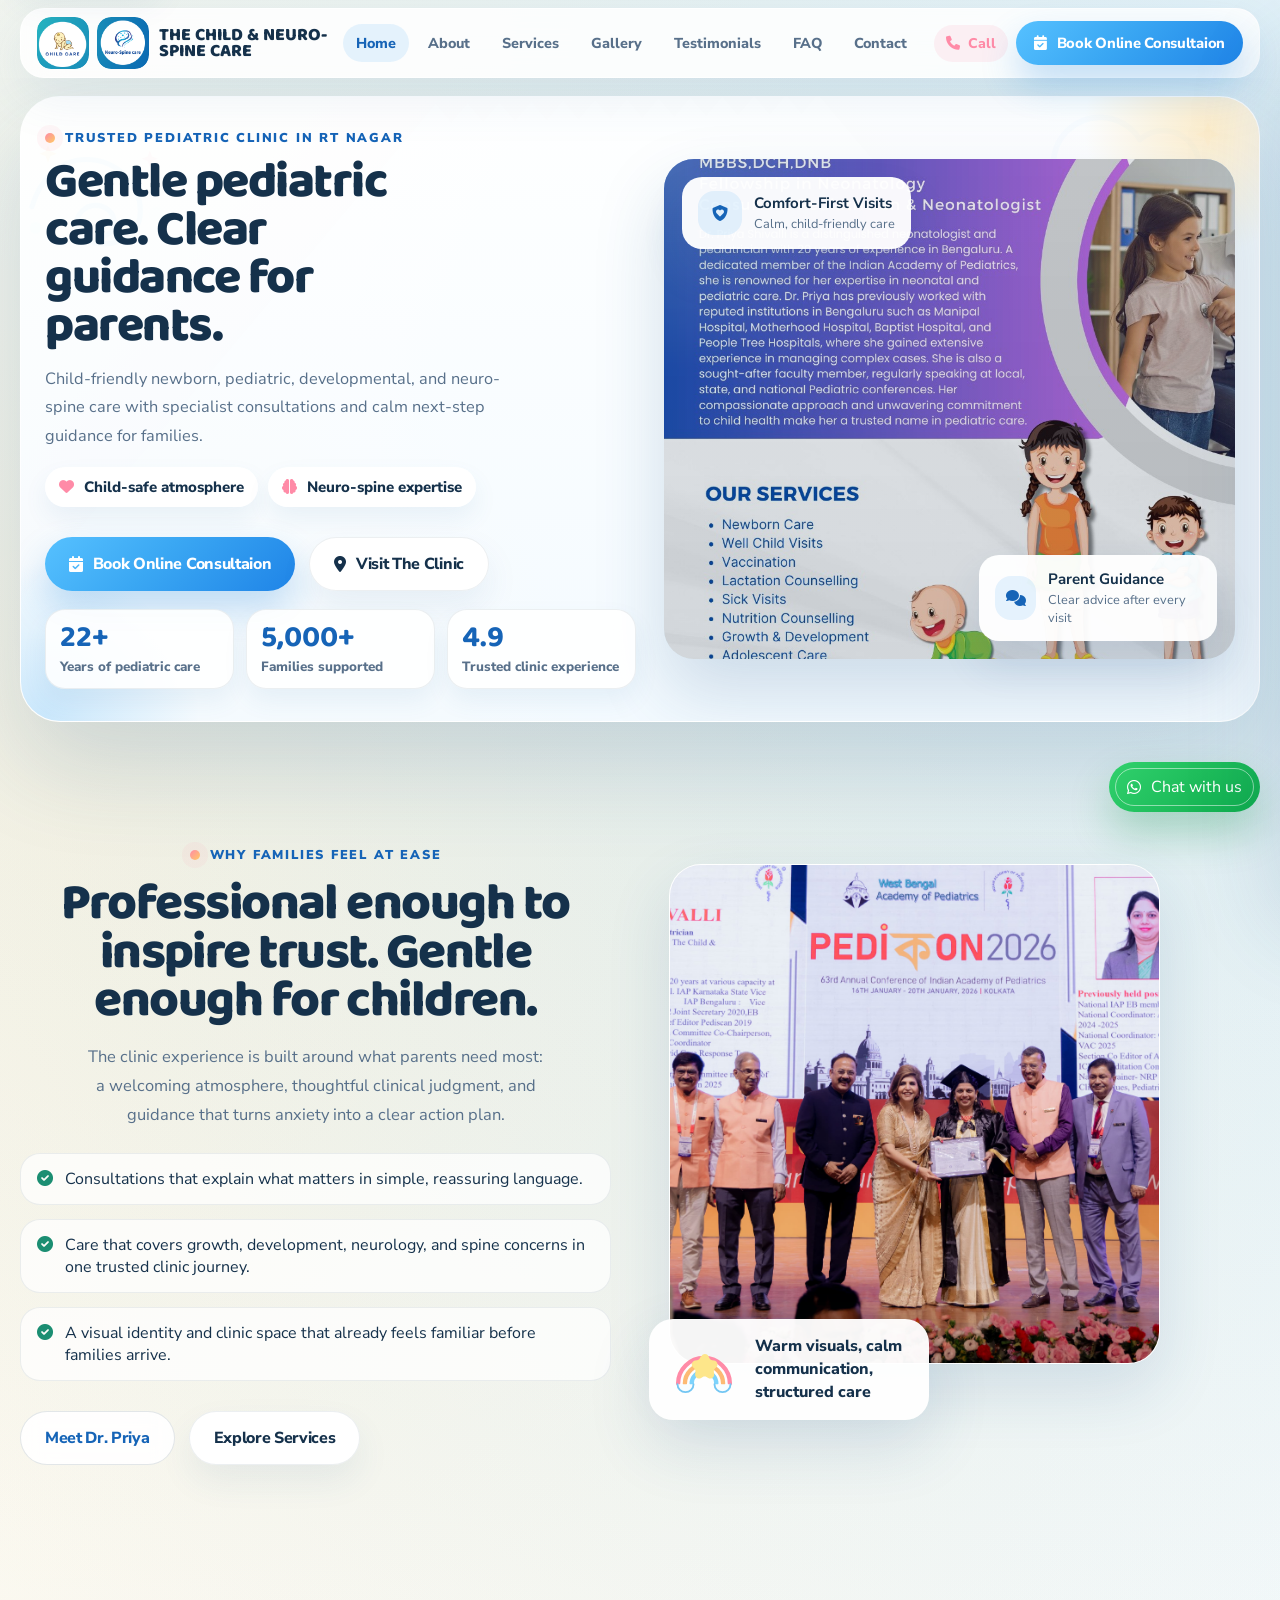
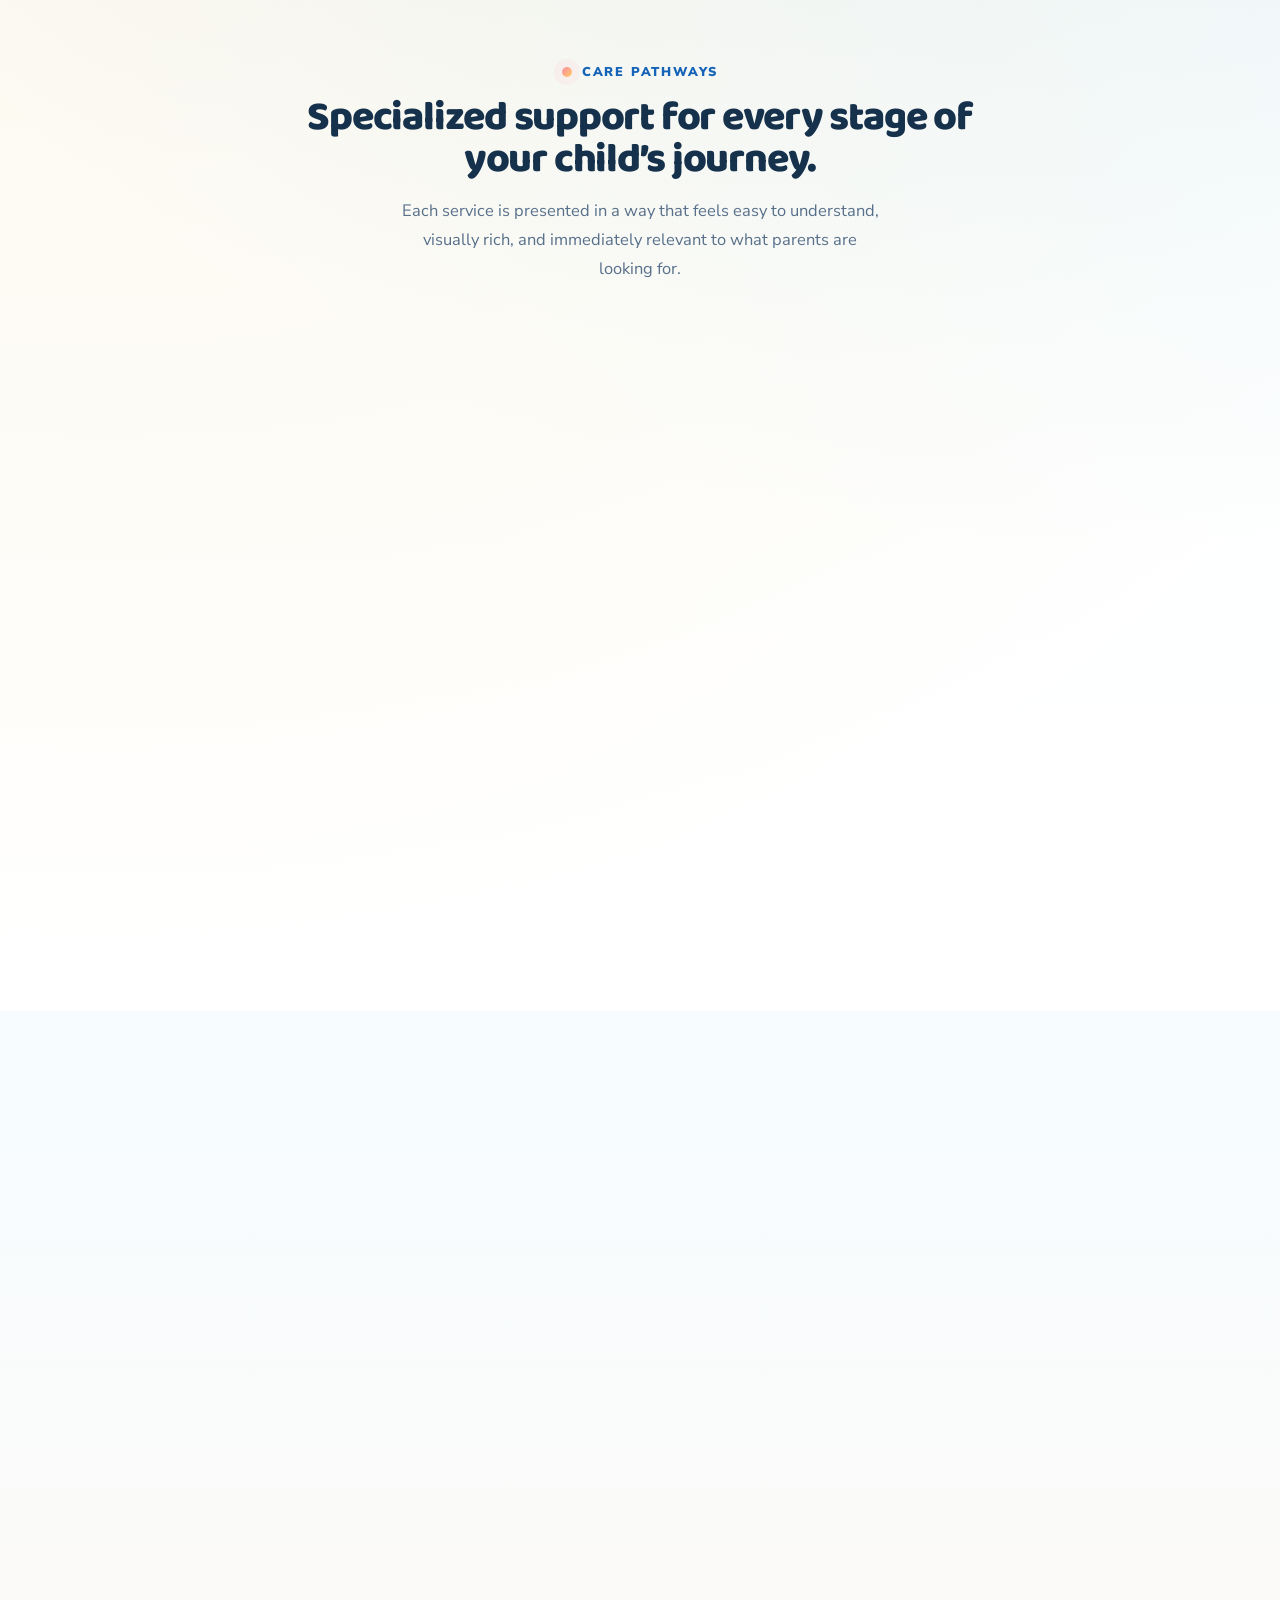
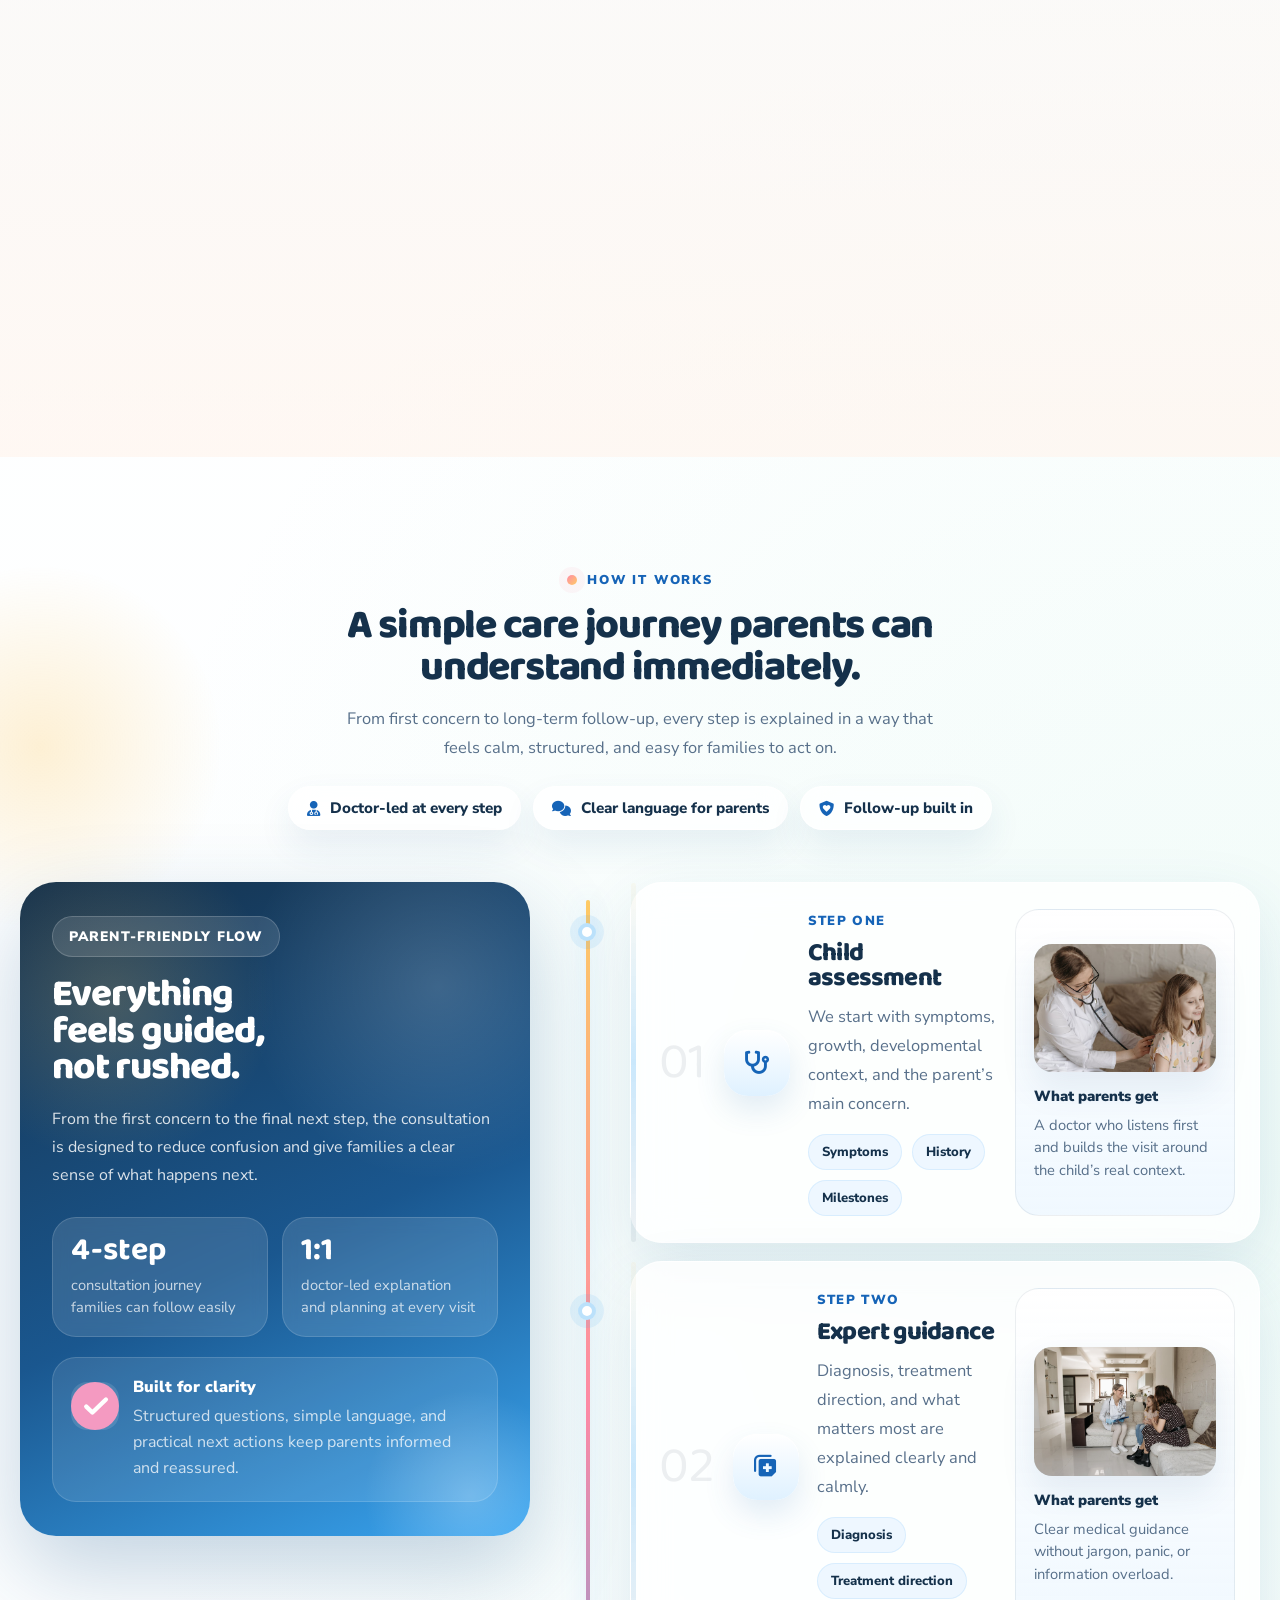
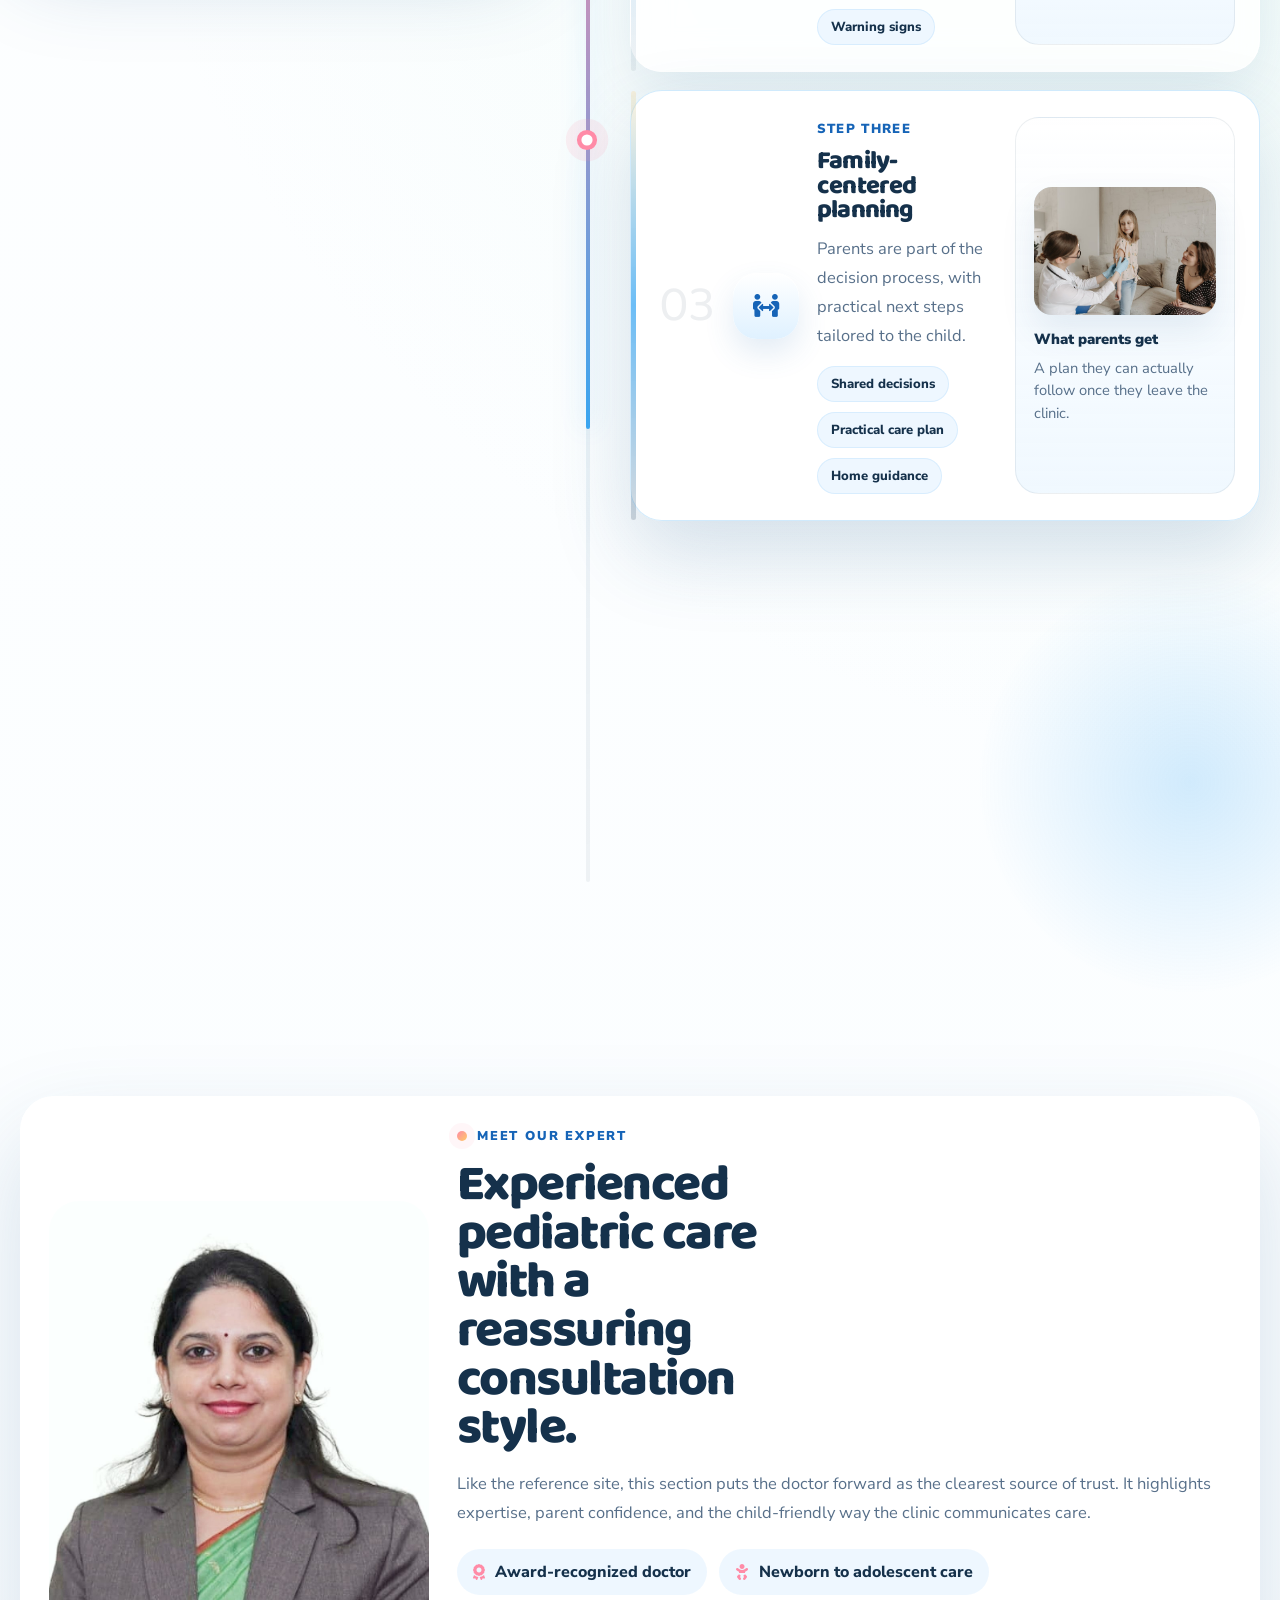
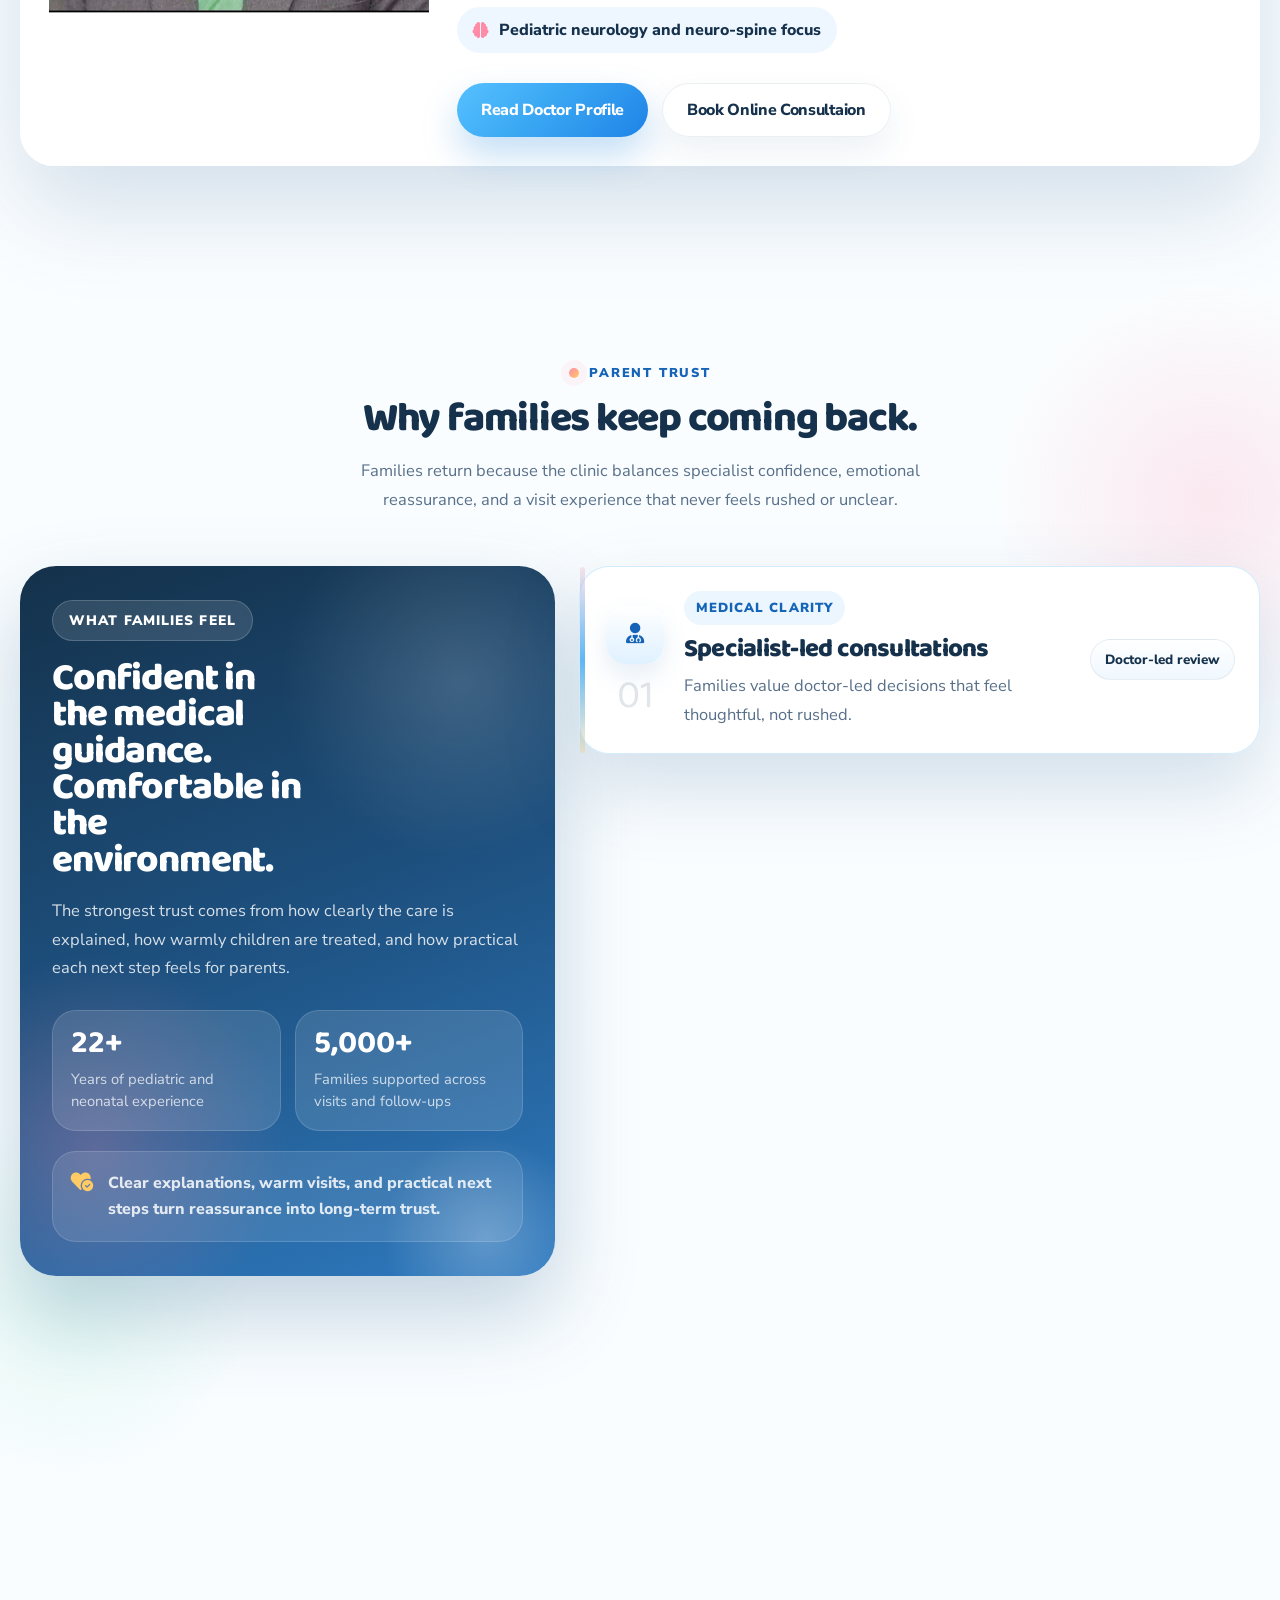
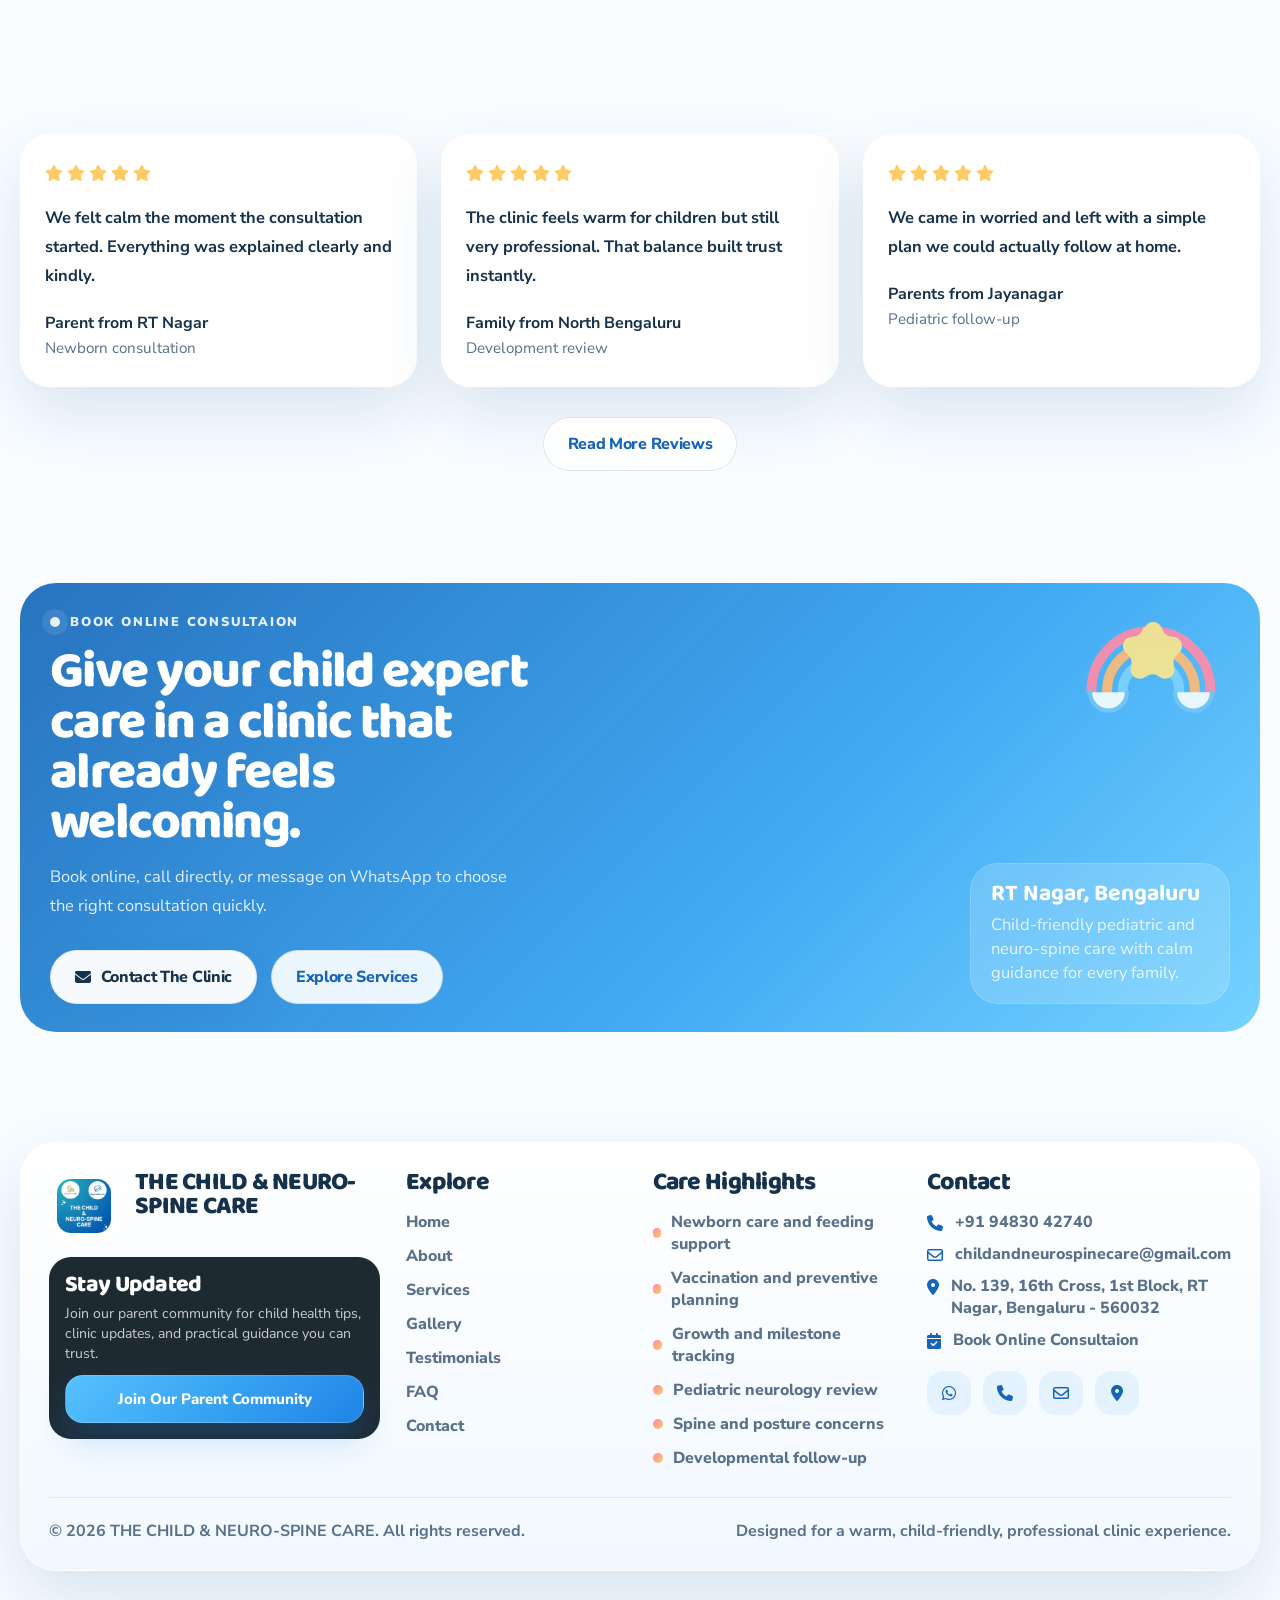
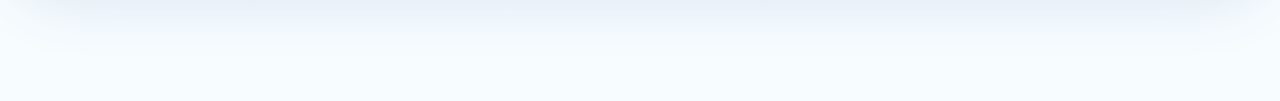
==== index.html @ 32f6b636 "commit" ====
<!DOCTYPE html>
<html lang="en">
<head>
  <meta charset="UTF-8">
  <meta name="viewport" content="width=device-width, initial-scale=1.0">
  <title>THE CHILD &amp; NEURO-SPINE CARE | Child-Friendly Pediatric &amp; Neuro-Spine Clinic in Bengaluru</title>
  <meta name="description" content="THE CHILD &amp; NEURO-SPINE CARE offers warm pediatric, developmental, and neuro-spine care in RT Nagar, Bengaluru with a child-friendly clinic experience parents can trust.">
  <meta name="keywords" content="pediatrician Bengaluru, child specialist RT Nagar, neuro-spine care, vaccination, newborn care, Dr Priya Shivalli">
  <meta name="author" content="Dr. Priya Shivalli">
  <meta name="robots" content="index, follow">
  <link rel="canonical" href="/">
  <meta property="og:type" content="website">
  <meta property="og:title" content="THE CHILD &amp; NEURO-SPINE CARE | Pediatric &amp; Neuro-Spine Care in Bengaluru">
  <meta property="og:description" content="A warm, child-friendly, professional clinic for pediatric, developmental, and neuro-spine care in RT Nagar.">
  <meta property="og:image" content="/assets/img/logo/drpriya/clinic-logo.png?v=3">
  <meta property="og:image:alt" content="THE CHILD &amp; NEURO-SPINE CARE clinic logo">
  <meta name="twitter:card" content="summary_large_image">
  <meta name="twitter:title" content="THE CHILD &amp; NEURO-SPINE CARE | Pediatric &amp; Neuro-Spine Care in Bengaluru">
  <meta name="twitter:description" content="A warm, child-friendly, professional clinic for pediatric, developmental, and neuro-spine care in RT Nagar.">
  <meta name="twitter:image" content="/assets/img/logo/drpriya/clinic-logo.png?v=3">
  <meta property="og:url" content="/">
  <link rel="preconnect" href="https://fonts.googleapis.com">
  <link rel="preconnect" href="https://fonts.gstatic.com" crossorigin>
  <link rel="dns-prefetch" href="https://api.whatsapp.com">
  <link rel="shortcut icon" href="assets/img/logo/drpriya/clinic-logo.png">
  <link rel="stylesheet" href="assets/css/plugins/fontawesome.css">
  <link rel="stylesheet" href="assets/css/styles.css">
  <script src="assets/js/script.js" defer></script>
  <script type="application/ld+json">
  {
    "@context": "https://schema.org",
    "@type": "MedicalClinic",
    "name": "THE CHILD & NEURO-SPINE CARE",
    "description": "Premium pediatric, developmental, and neuro-spine clinic in Bengaluru.",
    "url": "/",
    "telephone": "+919483042740",
    "email": "childandneurospinecare@gmail.com",
    "address": {
      "@type": "PostalAddress",
      "streetAddress": "No. 139, 16th Cross, 1st Block, RT Nagar",
      "addressLocality": "Bengaluru",
      "addressRegion": "Karnataka",
      "postalCode": "560032",
      "addressCountry": "IN"
    },
    "medicalSpecialty": ["Pediatrics", "Neurology"],
    "priceRange": "$$"
  }
  </script>
</head>
<body data-page="home">
  <a class="skip-to-content" href="#main-content">Skip to content</a>
  <header class="site-header" data-site-header></header>

  <main class="site-main" id="main-content">
    <section class="page-hero page-hero--home">
      <div class="container">
        <img class="shape-doodle shape-doodle--cloud" src="assets/img/icons/pediatric-cloud.svg" alt="" aria-hidden="true" data-parallax="18">
        <img class="shape-doodle shape-doodle--loop" src="assets/img/icons/sparkle-loop.svg" alt="" aria-hidden="true" data-parallax="12">
        <div class="page-hero__layout page-hero__layout--home page-hero__layout--split">
          <div class="hero-home-copy" data-reveal>
            <span class="eyebrow">Trusted Pediatric Clinic In RT Nagar</span>
            <h1>Gentle pediatric care. Clear guidance for parents.</h1>
            <p class="lead">Child-friendly newborn, pediatric, developmental, and neuro-spine care with specialist consultations and calm next-step guidance for families.</p>

            <div class="hero-pill-row">
              <span class="hero-pill"><i class="fa-solid fa-heart"></i> Child-safe atmosphere</span>
              <span class="hero-pill"><i class="fa-solid fa-brain"></i> Neuro-spine expertise</span>
            </div>

            <div class="btn-row">
              <a class="btn btn-primary pulse-cta" href="https://priyashivalli.exlyapp.com/049aae21-1f39-4c8d-b54e-3b586f53eaff" target="_blank" rel="noopener"><i class="fa-solid fa-calendar-check"></i> Book Online Consultaion</a>
              <a class="btn btn-secondary" href="contact.html"><i class="fa-solid fa-location-dot"></i> Visit The Clinic</a>
            </div>

            <div class="hero-stat-row">
              <article class="hero-stat">
                <strong data-count="22" data-count-label="22+">22+</strong>
                <span>Years of pediatric care</span>
              </article>
              <article class="hero-stat">
                <strong data-count="5000" data-count-label="5000+">5000+</strong>
                <span>Families supported</span>
              </article>
              <article class="hero-stat">
                <strong>4.9</strong>
                <span>Trusted clinic experience</span>
              </article>
            </div>
          </div>

          <div class="hero-home-media" data-reveal>
            <div class="hero-video-card">
              <video class="hero-video-card__media" autoplay muted loop playsinline poster="assets/img/all-images/drpriya/clinic-poster.jpeg">
                <source src="assets/video/hero-infant-toy-play.mp4" type="video/mp4">
              </video>
              <div class="hero-video-card__overlay"></div>
            </div>
            <div class="hero-media-note hero-media-note--top">
              <i class="fa-solid fa-shield-heart"></i>
              <div>
                <strong>Comfort-First Visits</strong>
                <span>Calm, child-friendly care</span>
              </div>
            </div>
            <div class="hero-media-note hero-media-note--bottom">
              <i class="fa-solid fa-comments"></i>
              <div>
                <strong>Parent Guidance</strong>
                <span>Clear advice after every visit</span>
              </div>
            </div>
          </div>
        </div>
      </div>
    </section>

    <section class="section section--tight">
      <div class="container">
        <div class="split-layout split-layout--feature">
          <div class="section-copy section-copy--centered" data-reveal>
            <span class="eyebrow">Why Families Feel At Ease</span>
            <h2>Professional enough to inspire trust. Gentle enough for children.</h2>
            <p>The clinic experience is built around what parents need most: a welcoming atmosphere, thoughtful clinical judgment, and guidance that turns anxiety into a clear action plan.</p>
            <ul class="feature-list">
              <li><i class="fa-solid fa-circle-check"></i><span>Consultations that explain what matters in simple, reassuring language.</span></li>
              <li><i class="fa-solid fa-circle-check"></i><span>Care that covers growth, development, neurology, and spine concerns in one trusted clinic journey.</span></li>
              <li><i class="fa-solid fa-circle-check"></i><span>A visual identity and clinic space that already feels familiar before families arrive.</span></li>
            </ul>
            <div class="btn-row">
              <a class="btn btn-outline" href="about.html">Meet Dr. Priya</a>
              <a class="btn btn-secondary" href="services.html">Explore Services</a>
            </div>
          </div>

          <div class="photo-stack photo-stack--offset" data-reveal>
            <div class="image-frame image-frame--tall">
              <img class="image-frame__award-crop" src="assets/img/all-images/drpriya/fiap-award.jpeg" alt="Dr. Priya Shivalli receiving professional recognition" width="620" height="460" loading="lazy">
            </div>
            <div class="floating-note">
              <img src="assets/img/icons/care-rainbow.svg" alt="" aria-hidden="true">
              <span>Warm visuals, calm communication, structured care</span>
            </div>
          </div>
        </div>
      </div>
    </section>

    <section class="section">
      <div class="container">
        <div class="section-header center" data-reveal>
          <span class="eyebrow">Care Pathways</span>
          <h2>Specialized support for every stage of your child&rsquo;s journey.</h2>
          <p>Each service is presented in a way that feels easy to understand, visually rich, and immediately relevant to what parents are looking for.</p>
        </div>

        <div class="grid grid-3">
          <article class="story-card" data-reveal data-tilt>
            <div class="story-card__image">
              <img src="assets/img/all-images/service/LEVEL-3B-NICU.86ab2c0b34a332ea1157.jpg" alt="Newborn and neonatal care visual" width="560" height="420" loading="lazy">
            </div>
            <div class="story-card__body">
              <div class="story-icon"><i class="fa-solid fa-baby"></i></div>
              <h3>Newborn And Early Infant Care</h3>
              <p>Feeding support, jaundice review, newborn follow-up, and practical guidance for the first weeks at home.</p>
              <a href="services.html">View newborn services <i class="fa-solid fa-arrow-right"></i></a>
            </div>
          </article>

          <article class="story-card" data-reveal data-tilt>
            <div class="story-card__image">
              <img src="assets/img/all-images/works/young-child-feeding-practices.avif" alt="Child growth and feeding care visual" width="560" height="420" loading="lazy">
            </div>
            <div class="story-card__body">
              <div class="story-icon"><i class="fa-solid fa-seedling"></i></div>
              <h3>Growth, Nutrition, And Milestones</h3>
              <p>Structured follow-up for weight, height, feeding, behavior, milestones, and healthy development.</p>
              <a href="services.html">See growth support <i class="fa-solid fa-arrow-right"></i></a>
            </div>
          </article>

          <article class="story-card" data-reveal data-tilt>
            <div class="story-card__image">
              <img src="assets/img/all-images/works/PICU.avif" alt="Pediatric neurology and specialist care visual" width="560" height="420" loading="lazy">
            </div>
            <div class="story-card__body">
              <div class="story-icon"><i class="fa-solid fa-brain"></i></div>
              <h3>Neurology And Neuro-Spine Review</h3>
              <p>Support for developmental concerns, headaches, seizures, posture issues, movement patterns, and long-term review.</p>
              <a href="services.html">Explore specialist care <i class="fa-solid fa-arrow-right"></i></a>
            </div>
          </article>
        </div>
      </div>
    </section>

    <section class="section section--soft">
      <div class="container">
        <div class="section-header center" data-reveal>
          <span class="eyebrow">Why Choose Us</span>
          <h2>A center of care built around clarity, continuity, and comfort.</h2>
          <p>Inspired by the strongest conversion patterns from the reference site, this section explains why families can trust the clinic before they even make the first call.</p>
        </div>

        <div class="why-layout">
          <div class="why-layout__media" data-reveal>
            <div class="image-frame image-frame--feature">
              <img src="assets/img/all-images/drpriya/WhatsApp Image 2026-04-08 at 11.04.37.jpeg" alt="THE CHILD &amp; NEURO-SPINE CARE clinic exterior" width="760" height="620" loading="lazy">
            </div>
            <div class="why-layout__badge">
              <strong>Family-first care</strong>
              <span>Designed to reduce anxiety from the first screen to the final follow-up.</span>
            </div>
          </div>

          <div class="why-layout__cards">
            <article class="trust-card trust-card--mini" data-reveal>
              <div class="trust-icon"><i class="fa-solid fa-user-doctor"></i></div>
              <h3>Doctor-led decisions</h3>
              <p>Families receive thoughtful review, not rushed generic advice.</p>
            </article>
            <article class="trust-card trust-card--mini" data-reveal>
              <div class="trust-icon"><i class="fa-solid fa-shield-heart"></i></div>
              <h3>Child-safe environment</h3>
              <p>Soft visuals and a welcoming setup make children more comfortable.</p>
            </article>
            <article class="trust-card trust-card--mini" data-reveal>
              <div class="trust-icon"><i class="fa-solid fa-clipboard-check"></i></div>
              <h3>Structured follow-up</h3>
              <p>Parents leave with clear next steps on growth, treatment, and review.</p>
            </article>
            <article class="trust-card trust-card--mini" data-reveal>
              <div class="trust-icon"><i class="fa-solid fa-comments"></i></div>
              <h3>Parent guidance</h3>
              <p>Care plans are explained simply so families can act with confidence.</p>
            </article>
          </div>
        </div>
      </div>
    </section>

    <section class="section process-section process-section--premium">
      <div class="container">
        <div class="section-header center process-section__intro" data-reveal>
          <span class="eyebrow">How It Works</span>
          <h2>A simple care journey parents can understand immediately.</h2>
          <p>From first concern to long-term follow-up, every step is explained in a way that feels calm, structured, and easy for families to act on.</p>
          <div class="process-intro-pills">
            <span><i class="fa-solid fa-user-doctor"></i> Doctor-led at every step</span>
            <span><i class="fa-solid fa-comments"></i> Clear language for parents</span>
            <span><i class="fa-solid fa-shield-heart"></i> Follow-up built in</span>
          </div>
        </div>

        <div class="process-journey" data-process-journey>
          <article class="process-journey__summary" data-reveal>
            <span class="process-journey__eyebrow">Parent-Friendly Flow</span>
            <h3>Everything feels guided, not rushed.</h3>
            <p>From the first concern to the final next step, the consultation is designed to reduce confusion and give families a clear sense of what happens next.</p>
            <div class="process-journey__stats">
              <div>
                <strong>4-step</strong>
                <span>consultation journey families can follow easily</span>
              </div>
              <div>
                <strong>1:1</strong>
                <span>doctor-led explanation and planning at every visit</span>
              </div>
            </div>
            <div class="process-journey__note">
              <span class="process-journey__note-icon">
                <img src="assets/img/icons/svgviewer-output.svg" alt="" aria-hidden="true" width="22" height="22">
              </span>
              <div>
                <strong>Built for clarity</strong>
                <span>Structured questions, simple language, and practical next actions keep parents informed and reassured.</span>
              </div>
            </div>
          </article>

          <div class="process-journey__timeline">
            <div class="process-journey__rail" aria-hidden="true">
              <span class="process-journey__rail-track"></span>
              <span class="process-journey__rail-progress" data-process-progress></span>
            </div>

            <article class="process-stage" data-reveal data-process-step style="--reveal-delay: 0.02s">
              <span class="process-stage__count">01</span>
              <div class="process-stage__icon"><i class="fa-solid fa-stethoscope"></i></div>
              <div class="process-stage__body">
                <span class="process-stage__eyebrow">Step One</span>
                <h3>Child assessment</h3>
                <p>We start with symptoms, growth, developmental context, and the parent&rsquo;s main concern.</p>
                <div class="process-stage__chips">
                  <span>Symptoms</span>
                  <span>History</span>
                  <span>Milestones</span>
                </div>
              </div>
              <div class="process-stage__meta">
                <div class="process-stage__snapshot">
                  <div class="process-stage__media">
                    <img src="assets/img/process-web/assessment.jpg" alt="Pediatric doctor assessing a child" width="320" height="220" loading="lazy">
                  </div>
                  <div>
                    <strong>What parents get</strong>
                    <span>A doctor who listens first and builds the visit around the child&rsquo;s real context.</span>
                  </div>
                </div>
              </div>
            </article>

            <article class="process-stage" data-reveal data-process-step style="--reveal-delay: 0.1s">
              <span class="process-stage__count">02</span>
              <div class="process-stage__icon"><i class="fa-solid fa-notes-medical"></i></div>
              <div class="process-stage__body">
                <span class="process-stage__eyebrow">Step Two</span>
                <h3>Expert guidance</h3>
                <p>Diagnosis, treatment direction, and what matters most are explained clearly and calmly.</p>
                <div class="process-stage__chips">
                  <span>Diagnosis</span>
                  <span>Treatment direction</span>
                  <span>Warning signs</span>
                </div>
              </div>
              <div class="process-stage__meta">
                <div class="process-stage__snapshot">
                  <div class="process-stage__media">
                    <img src="assets/img/process-web/guidance.jpg" alt="Doctor explaining care to a parent and child" width="320" height="220" loading="lazy">
                  </div>
                  <div>
                    <strong>What parents get</strong>
                    <span>Clear medical guidance without jargon, panic, or information overload.</span>
                  </div>
                </div>
              </div>
            </article>

            <article class="process-stage" data-reveal data-process-step style="--reveal-delay: 0.18s">
              <span class="process-stage__count">03</span>
              <div class="process-stage__icon"><i class="fa-solid fa-people-arrows"></i></div>
              <div class="process-stage__body">
                <span class="process-stage__eyebrow">Step Three</span>
                <h3>Family-centered planning</h3>
                <p>Parents are part of the decision process, with practical next steps tailored to the child.</p>
                <div class="process-stage__chips">
                  <span>Shared decisions</span>
                  <span>Practical care plan</span>
                  <span>Home guidance</span>
                </div>
              </div>
              <div class="process-stage__meta">
                <div class="process-stage__snapshot">
                  <div class="process-stage__media">
                    <img src="assets/img/process-web/planning.jpg" alt="Family-centered pediatric care planning" width="320" height="220" loading="lazy">
                  </div>
                  <div>
                    <strong>What parents get</strong>
                    <span>A plan they can actually follow once they leave the clinic.</span>
                  </div>
                </div>
              </div>
            </article>

            <article class="process-stage" data-reveal data-process-step style="--reveal-delay: 0.26s">
              <span class="process-stage__count">04</span>
              <div class="process-stage__icon"><i class="fa-solid fa-seedling"></i></div>
              <div class="process-stage__body">
                <span class="process-stage__eyebrow">Step Four</span>
                <h3>Preventive follow-up</h3>
                <p>Vaccination, milestones, nutrition, and review scheduling are built into long-term support.</p>
                <div class="process-stage__chips">
                  <span>Vaccines</span>
                  <span>Nutrition</span>
                  <span>Development tracking</span>
                </div>
              </div>
              <div class="process-stage__meta">
                <div class="process-stage__snapshot">
                  <div class="process-stage__media">
                    <img src="assets/img/process-web/followup.jpg" alt="Child receiving preventive follow-up care" width="320" height="220" loading="lazy">
                  </div>
                  <div>
                    <strong>What parents get</strong>
                    <span>Continuity beyond one visit, with preventive care kept proactive.</span>
                  </div>
                </div>
              </div>
            </article>
          </div>
        </div>
      </div>
    </section>

    <section class="section section--tight">
      <div class="container">
        <div class="expert-feature" data-reveal>
          <div class="expert-feature__photo">
            <img class="expert-feature__portrait" src="assets/img/all-images/drpriya/dr-priya-portrait.jpeg" alt="Dr. Priya Shivalli" width="460" height="540" loading="lazy">
          </div>
          <div class="expert-feature__copy">
            <span class="eyebrow">Meet Our Expert</span>
            <h2>Experienced pediatric care with a reassuring consultation style.</h2>
            <p>Like the reference site, this section puts the doctor forward as the clearest source of trust. It highlights expertise, parent confidence, and the child-friendly way the clinic communicates care.</p>
            <div class="expert-highlights">
              <span><i class="fa-solid fa-award"></i> Award-recognized doctor</span>
              <span><i class="fa-solid fa-baby"></i> Newborn to adolescent care</span>
              <span><i class="fa-solid fa-brain"></i> Pediatric neurology and neuro-spine focus</span>
            </div>
            <div class="btn-row">
              <a class="btn btn-primary" href="about.html">Read Doctor Profile</a>
              <a class="btn btn-secondary" href="contact.html">Book Online Consultaion</a>
            </div>
          </div>
        </div>
      </div>
    </section>

    <section class="section parent-trust-section">
      <div class="container">
        <div class="section-header center parent-trust-section__intro" data-reveal>
          <span class="eyebrow">Parent Trust</span>
          <h2>Why families keep coming back.</h2>
          <p>Families return because the clinic balances specialist confidence, emotional reassurance, and a visit experience that never feels rushed or unclear.</p>
        </div>

        <div class="parent-trust-showcase">
          <article class="trust-immersive-card" data-reveal style="--reveal-delay: 0.02s">
            <span class="trust-feature-card__eyebrow">What Families Feel</span>
            <h3>Confident in the medical guidance. Comfortable in the environment.</h3>
            <p>The strongest trust comes from how clearly the care is explained, how warmly children are treated, and how practical each next step feels for parents.</p>
            <div class="trust-immersive-card__metrics">
              <div>
                <strong>22+</strong>
                <span>Years of pediatric and neonatal experience</span>
              </div>
              <div>
                <strong>5,000+</strong>
                <span>Families supported across visits and follow-ups</span>
              </div>
            </div>
            <div class="trust-immersive-card__quote">
              <i class="fa-solid fa-heart-circle-check"></i>
              <span>Clear explanations, warm visits, and practical next steps turn reassurance into long-term trust.</span>
            </div>
          </article>

          <div class="trust-ladder" data-trust-ladder>
            <article class="trust-panel" data-reveal data-trust-panel style="--reveal-delay: 0.08s">
              <div class="trust-panel__lead">
                <div class="trust-icon"><i class="fa-solid fa-user-doctor"></i></div>
                <span class="trust-panel__index">01</span>
              </div>
              <div class="trust-panel__content">
                <span class="trust-panel__label">Medical Clarity</span>
                <h3>Specialist-led consultations</h3>
                <p>Families value doctor-led decisions that feel thoughtful, not rushed.</p>
              </div>
              <span class="trust-panel__tag">Doctor-led review</span>
            </article>

            <article class="trust-panel" data-reveal data-trust-panel style="--reveal-delay: 0.14s">
              <div class="trust-panel__lead">
                <div class="trust-icon"><i class="fa-solid fa-comments"></i></div>
                <span class="trust-panel__index">02</span>
              </div>
              <div class="trust-panel__content">
                <span class="trust-panel__label">Parent Confidence</span>
                <h3>Easy-to-understand advice</h3>
                <p>Parents leave knowing what to do next and what signs to watch for.</p>
              </div>
              <span class="trust-panel__tag">Clear next steps</span>
            </article>

            <article class="trust-panel" data-reveal data-trust-panel style="--reveal-delay: 0.2s">
              <div class="trust-panel__lead">
                <div class="trust-icon"><i class="fa-solid fa-shield-heart"></i></div>
                <span class="trust-panel__index">03</span>
              </div>
              <div class="trust-panel__content">
                <span class="trust-panel__label">Child Comfort</span>
                <h3>Comforting child-friendly setup</h3>
                <p>Soft colors, cheerful graphics, and warm language make visits feel safer.</p>
              </div>
              <span class="trust-panel__tag">Warm environment</span>
            </article>

            <article class="trust-panel" data-reveal data-trust-panel style="--reveal-delay: 0.26s">
              <div class="trust-panel__lead">
                <div class="trust-icon"><i class="fa-solid fa-chart-line"></i></div>
                <span class="trust-panel__index">04</span>
              </div>
              <div class="trust-panel__content">
                <span class="trust-panel__label">Long-Term Care</span>
                <h3>Long-term developmental focus</h3>
                <p>Care goes beyond the symptom of the day to the child&rsquo;s overall progress.</p>
              </div>
              <span class="trust-panel__tag">Continuity of care</span>
            </article>
          </div>
        </div>
      </div>
    </section>

    <section class="section section--tight">
      <div class="container">
        <div class="section-header center" data-reveal>
          <span class="eyebrow">Testimonials</span>
          <h2>Parents remember how supported they felt.</h2>
        </div>

        <div class="grid grid-3">
          <article class="testimonial-card" data-reveal>
            <div class="star-rating" aria-label="5 out of 5 stars">
              <i class="fa-solid fa-star"></i><i class="fa-solid fa-star"></i><i class="fa-solid fa-star"></i><i class="fa-solid fa-star"></i><i class="fa-solid fa-star"></i>
            </div>
            <p>We felt calm the moment the consultation started. Everything was explained clearly and kindly.</p>
            <div class="testimonial-meta">
              <strong>Parent from RT Nagar</strong>
              <span>Newborn consultation</span>
            </div>
          </article>
          <article class="testimonial-card" data-reveal>
            <div class="star-rating" aria-label="5 out of 5 stars">
              <i class="fa-solid fa-star"></i><i class="fa-solid fa-star"></i><i class="fa-solid fa-star"></i><i class="fa-solid fa-star"></i><i class="fa-solid fa-star"></i>
            </div>
            <p>The clinic feels warm for children but still very professional. That balance built trust instantly.</p>
            <div class="testimonial-meta">
              <strong>Family from North Bengaluru</strong>
              <span>Development review</span>
            </div>
          </article>
          <article class="testimonial-card" data-reveal>
            <div class="star-rating" aria-label="5 out of 5 stars">
              <i class="fa-solid fa-star"></i><i class="fa-solid fa-star"></i><i class="fa-solid fa-star"></i><i class="fa-solid fa-star"></i><i class="fa-solid fa-star"></i>
            </div>
            <p>We came in worried and left with a simple plan we could actually follow at home.</p>
            <div class="testimonial-meta">
              <strong>Parents from Jayanagar</strong>
              <span>Pediatric follow-up</span>
            </div>
          </article>
        </div>

        <div class="btn-row btn-row--center" data-reveal>
          <a class="btn btn-outline" href="testimonial.html">Read More Reviews</a>
        </div>
      </div>
    </section>

    <section class="section cta-band">
      <div class="container">
        <div class="cta-panel" data-reveal>
          <img class="cta-doodle" src="assets/img/icons/care-rainbow.svg" alt="" aria-hidden="true">
          <div class="cta-grid">
            <div class="cta-copy">
              <span class="eyebrow eyebrow--light">Book Online Consultaion</span>
              <h2>Give your child expert care in a clinic that already feels welcoming.</h2>
              <p>Book online, call directly, or message on WhatsApp to choose the right consultation quickly.</p>
              <div class="btn-row">
                <a class="btn btn-secondary" href="contact.html"><i class="fa-solid fa-envelope"></i> Contact The Clinic</a>
                <a class="btn btn-outline" href="services.html">Explore Services</a>
              </div>
            </div>
            <div class="cta-card">
              <strong>RT Nagar, Bengaluru</strong>
              <p>Child-friendly pediatric and neuro-spine care with calm guidance for every family.</p>
            </div>
          </div>
        </div>
      </div>
    </section>
  </main>

  <footer class="site-footer" data-site-footer></footer>

  <a class="whatsapp-float" href="https://api.whatsapp.com/send/?phone=%2B919483042740&amp;text=Hello%21+I+would+like+to+book+an+appointment+for+my+child.&amp;type=phone_number&amp;app_absent=0" target="_blank" rel="noopener" aria-label="Chat on WhatsApp">
    <span class="whatsapp-float__pulse"></span>
    <i class="fa-brands fa-whatsapp"></i>
    <span>Chat with us</span>
  </a>

  <button class="back-to-top" type="button" aria-label="Back to top" data-back-to-top>
    <i class="fa-solid fa-arrow-up"></i>
  </button>

  <div class="sticky-cta-bar">
    <div class="sticky-cta-bar__inner">
      <a class="btn btn-primary" href="https://priyashivalli.exlyapp.com/049aae21-1f39-4c8d-b54e-3b586f53eaff" target="_blank" rel="noopener"><i class="fa-solid fa-calendar-check"></i> Book Online Consultaion</a>
      <a class="btn btn-call" href="tel:+919483042740"><i class="fa-solid fa-phone"></i> Call</a>
    </div>
  </div>
</body>
</html>
---- assets/css/styles.css ----
@import url("https://fonts.googleapis.com/css2?family=Baloo+2:wght@600;700;800&family=Nunito+Sans:wght@400;600;700;800;900&display=swap");

:root {
  --primary: #3aa7f3;
  --primary-dark: #1664b7;
  --secondary: #ff8ba7;
  --secondary-soft: rgba(255, 139, 167, 0.16);
  --accent: #ffcb65;
  --mint: #bdf0de;
  --mint-dark: #1b8e72;
  --ink: #15314b;
  --ink-soft: #58708a;
  --surface: rgba(255, 255, 255, 0.92);
  --surface-strong: #ffffff;
  --surface-blue: #edf7ff;
  --surface-peach: #fff2ed;
  --surface-mint: #eefcf5;
  --line: rgba(21, 49, 75, 0.1);
  --line-strong: rgba(21, 49, 75, 0.18);
  --shadow-sm: 0 16px 34px rgba(37, 88, 141, 0.08);
  --shadow-md: 0 26px 64px rgba(37, 88, 141, 0.14);
  --shadow-lg: 0 42px 96px rgba(37, 88, 141, 0.18);
  --radius-sm: 20px;
  --radius-md: 28px;
  --radius-lg: 40px;
  --radius-pill: 999px;
  --container: 1240px;
  --header-height: 68px;
  --gradient-main: linear-gradient(135deg, #56c1ff 0%, #3aa7f3 45%, #1f84e7 100%);
  --gradient-soft: linear-gradient(180deg, rgba(255, 255, 255, 0.94) 0%, rgba(238, 248, 255, 0.92) 100%);
  --gradient-peach: linear-gradient(135deg, #fff5ea 0%, #ffe0d8 100%);
  --gradient-mint: linear-gradient(135deg, #effff6 0%, #d7f8e7 100%);
}

*,
*::before,
*::after {
  box-sizing: border-box;
}

html {
  scroll-behavior: smooth;
}

body {
  margin: 0;
  font-family: "Nunito Sans", sans-serif;
  color: var(--ink);
  background:
    radial-gradient(circle at 8% 8%, rgba(255, 203, 101, 0.18), transparent 20%),
    radial-gradient(circle at 88% 5%, rgba(58, 167, 243, 0.18), transparent 18%),
    radial-gradient(circle at 100% 45%, rgba(189, 240, 222, 0.2), transparent 22%),
    linear-gradient(180deg, #f8fdff 0%, #ffffff 26%, #f7fcff 100%);
}

body.menu-open,
body.lightbox-open,
body.is-loading {
  overflow: hidden;
}

img {
  display: block;
  max-width: 100%;
}

a {
  color: inherit;
  text-decoration: none;
}

button,
input,
textarea,
select {
  font: inherit;
}

button {
  border: 0;
  background: none;
  cursor: pointer;
}

input,
textarea,
select {
  width: 100%;
  padding: 16px 18px;
  border-radius: 18px;
  border: 1px solid rgba(21, 49, 75, 0.12);
  background: rgba(255, 255, 255, 0.94);
  color: var(--ink);
  box-shadow: inset 0 1px 0 rgba(255, 255, 255, 0.5);
  transition: border-color 0.25s ease, box-shadow 0.25s ease, transform 0.25s ease;
}

input:focus,
textarea:focus,
select:focus {
  outline: none;
  border-color: rgba(58, 167, 243, 0.42);
  box-shadow: 0 0 0 4px rgba(58, 167, 243, 0.12);
}

textarea {
  min-height: 160px;
  resize: vertical;
}

.container {
  width: min(var(--container), calc(100% - 32px));
  margin: 0 auto;
}

.site-preloader {
  position: fixed;
  inset: 0;
  z-index: 320;
  display: grid;
  place-items: center;
  padding: 24px;
  background:
    radial-gradient(circle at 18% 18%, rgba(255, 203, 101, 0.22), transparent 18%),
    radial-gradient(circle at 82% 14%, rgba(58, 167, 243, 0.2), transparent 18%),
    radial-gradient(circle at 84% 78%, rgba(255, 139, 167, 0.16), transparent 20%),
    linear-gradient(180deg, rgba(248, 253, 255, 0.98), rgba(235, 246, 255, 0.98));
  opacity: 1;
  visibility: visible;
  transition: opacity 0.45s ease, visibility 0.45s ease;
}

.site-preloader.is-hidden {
  opacity: 0;
  visibility: hidden;
  pointer-events: none;
}

.site-preloader__panel {
  width: min(620px, 100%);
  padding: 34px 30px 28px;
  border-radius: 38px;
  background: rgba(255, 255, 255, 0.82);
  border: 1px solid rgba(255, 255, 255, 0.88);
  box-shadow: 0 34px 80px rgba(40, 104, 165, 0.18);
  backdrop-filter: blur(22px);
}

.site-preloader__scene {
  position: relative;
  display: grid;
  grid-template-columns: 120px 1fr 120px;
  gap: 18px;
  align-items: center;
}

.site-preloader__tile {
  display: grid;
  place-items: center;
  aspect-ratio: 1;
  border-radius: 28px;
  background: rgba(255, 255, 255, 0.92);
  box-shadow: 0 18px 40px rgba(56, 119, 178, 0.12);
}

.site-preloader__tile svg {
  width: 76%;
  height: auto;
}

.site-preloader__tile--rattle {
  animation: preloaderFloat 2.8s ease-in-out infinite;
}

.site-preloader__tile--rainbow {
  animation: preloaderBob 3.4s ease-in-out infinite;
}

.site-preloader__tile--block {
  animation: preloaderFloat 3s ease-in-out infinite -1.2s;
}

.site-preloader__star {
  transform-origin: 70px 24px;
  animation: preloaderTwinkle 1.8s ease-in-out infinite;
}

.site-preloader__copy {
  margin-top: 24px;
  text-align: center;
}

.site-preloader__copy strong,
.site-preloader__copy span {
  display: block;
}

.site-preloader__copy strong {
  font-family: "Baloo 2", sans-serif;
  font-size: clamp(1.65rem, 4vw, 2.55rem);
  line-height: 0.98;
  color: var(--ink);
}

.site-preloader__copy span {
  margin-top: 10px;
  color: var(--ink-soft);
  font-size: 1rem;
  font-weight: 800;
  line-height: 1.5;
}

.site-preloader__progress {
  margin-top: 22px;
  height: 10px;
  border-radius: 999px;
  background: rgba(21, 49, 75, 0.08);
  overflow: hidden;
}

.site-preloader__progress span {
  display: block;
  width: 42%;
  height: 100%;
  border-radius: inherit;
  background: linear-gradient(135deg, #ff8ba7 0%, #ffcb65 40%, #56c1ff 100%);
  animation: preloaderProgress 1.7s ease-in-out infinite;
}

.site-main {
  overflow: clip;
}

.section {
  padding: 112px 0;
  position: relative;
}

.section--tight {
  padding: 84px 0;
}

.section--soft {
  padding: 100px 0;
  background: linear-gradient(180deg, rgba(243, 251, 255, 0.74), rgba(255, 245, 238, 0.7));
}

.skip-to-content {
  position: absolute;
  left: 18px;
  top: -60px;
  z-index: 200;
  padding: 12px 16px;
  border-radius: 14px;
  background: #fff;
  box-shadow: var(--shadow-sm);
}

.skip-to-content:focus {
  top: 18px;
}

h1,
h2,
h3,
h4,
h5,
h6 {
  margin: 0;
  font-family: "Baloo 2", sans-serif;
  font-weight: 800;
  line-height: 0.95;
  letter-spacing: -0.03em;
}

h1 {
  font-size: clamp(3.15rem, 6vw, 5.75rem);
}

h2 {
  font-size: clamp(2.2rem, 4vw, 3.8rem);
}

h3 {
  font-size: clamp(1.3rem, 2vw, 1.85rem);
}

p {
  margin: 0;
  color: var(--ink-soft);
  line-height: 1.76;
  font-size: 1.03rem;
}

ul {
  margin: 0;
  padding: 0;
  list-style: none;
}

.lead {
  font-size: 1.12rem;
  max-width: 58ch;
}

.eyebrow {
  display: inline-flex;
  align-items: center;
  gap: 10px;
  font-size: 0.8rem;
  font-weight: 900;
  letter-spacing: 0.14em;
  text-transform: uppercase;
  color: var(--primary-dark);
}

.eyebrow::before {
  content: "";
  width: 10px;
  height: 10px;
  border-radius: 999px;
  background: linear-gradient(135deg, var(--secondary) 0%, var(--accent) 100%);
  box-shadow: 0 0 0 8px rgba(255, 139, 167, 0.08);
}

.eyebrow--light {
  color: rgba(255, 255, 255, 0.88);
}

.eyebrow--light::before {
  background: rgba(255, 255, 255, 0.9);
  box-shadow: 0 0 0 8px rgba(255, 255, 255, 0.09);
}

.section-header {
  max-width: 1120px;
  margin: 0 auto 46px;
  text-align: center;
}

.section-header--left {
  margin: 0 0 28px;
  text-align: left;
}

.section-header h2,
.page-hero__copy h1 {
  max-width: 28ch;
  margin-top: 14px;
  margin-left: auto;
  margin-right: auto;
}

.section-header--left h2 {
  max-width: 14ch;
  margin-left: 0;
  margin-right: 0;
}

.section-header p,
.section-copy p {
  margin-top: 16px;
}

.section-header p {
  max-width: 48ch;
  margin-left: auto;
  margin-right: auto;
}

.btn-row {
  display: flex;
  flex-wrap: wrap;
  gap: 14px;
  margin-top: 30px;
}

.btn-row--center {
  justify-content: center;
}

.btn {
  display: inline-flex;
  align-items: center;
  justify-content: center;
  gap: 10px;
  min-height: 54px;
  padding: 0 24px;
  border-radius: var(--radius-pill);
  font-weight: 800;
  letter-spacing: -0.02em;
  transition: transform 0.25s ease, box-shadow 0.25s ease, background 0.25s ease, border-color 0.25s ease;
}

.btn:hover {
  transform: translateY(-2px);
}

.btn-primary {
  color: #fff;
  background: var(--gradient-main);
  box-shadow: 0 18px 36px rgba(41, 137, 219, 0.28);
}

.btn-primary:hover {
  box-shadow: 0 24px 48px rgba(41, 137, 219, 0.34);
}

.btn-secondary {
  background: rgba(255, 255, 255, 0.96);
  border: 1px solid rgba(21, 49, 75, 0.08);
  color: var(--ink);
  box-shadow: var(--shadow-sm);
}

.btn-outline {
  background: rgba(255, 255, 255, 0.16);
  color: #fff;
  border: 1px solid rgba(255, 255, 255, 0.34);
  backdrop-filter: blur(10px);
}

body[data-page="home"] .btn-outline,
body[data-page="about"] .btn-outline,
body[data-page="services"] .btn-outline,
body[data-page="gallery"] .btn-outline,
body[data-page="testimonials"] .btn-outline,
body[data-page="faq"] .btn-outline,
body[data-page="contact"] .btn-outline,
.section .btn-outline {
  color: var(--primary-dark);
  background: rgba(255, 255, 255, 0.9);
  border-color: rgba(21, 49, 75, 0.12);
}

body[data-page="contact"] .page-hero__copy h1 {
  font-size: clamp(2.6rem, 4.6vw, 4.1rem);
  max-width: 16ch;
}

body[data-page="about"] .page-hero__copy h1,
body[data-page="services"] .page-hero__copy h1,
body[data-page="gallery"] .page-hero__copy h1,
body[data-page="testimonials"] .page-hero__copy h1,
body[data-page="faq"] .page-hero__copy h1 {
  font-size: clamp(2.55rem, 4.7vw, 4.45rem);
  max-width: 13ch;
}

.pulse-cta {
  animation: pulseShadow 2.8s infinite ease-in-out;
}

.site-header {
  position: sticky;
  top: 0;
  z-index: 120;
  padding: 8px 0 0;
}

.nav-shell {
  display: grid;
  grid-template-columns: auto 1fr auto;
  align-items: center;
  gap: 14px;
  min-height: var(--header-height);
  padding: 8px 16px;
  border: 1px solid rgba(255, 255, 255, 0.68);
  border-radius: 24px;
  background: rgba(255, 255, 255, 0.84);
  box-shadow: 0 18px 52px rgba(61, 117, 173, 0.1);
  backdrop-filter: blur(20px);
}

.site-header.is-scrolled .nav-shell {
  box-shadow: 0 18px 44px rgba(61, 117, 173, 0.16);
  transform: translateY(-2px);
}

.brand-link {
  display: inline-flex;
  align-items: center;
  gap: 10px;
  min-width: 0;
}

.brand-icons {
  display: flex;
  align-items: center;
  gap: 8px;
}

.brand-icon {
  display: block;
  width: 52px;
  height: 52px;
  border-radius: 14px;
  overflow: hidden;
  flex: 0 0 auto;
}

.brand-icon img {
  display: block;
  width: 100%;
  height: 100%;
  object-fit: cover;
  border-radius: inherit;
}

.brand-copy {
  min-width: 0;
}

.brand-title {
  display: block;
  color: var(--ink);
  font-family: "Baloo 2", sans-serif;
  font-size: 1.12rem;
  font-weight: 800;
  line-height: 0.92;
}

.brand-subtitle {
  display: block;
  margin-top: 2px;
  color: var(--ink-soft);
  font-size: 0.74rem;
  line-height: 1.2;
}

.nav-links {
  display: flex;
  justify-content: center;
  flex-wrap: nowrap;
  gap: 6px;
}

.nav-links a {
  padding: 9px 13px;
  border-radius: 999px;
  color: var(--ink-soft);
  font-size: 0.9rem;
  font-weight: 800;
  white-space: nowrap;
  transition: color 0.25s ease, background 0.25s ease, transform 0.25s ease;
}

.nav-links a:hover,
.nav-links a.is-active {
  color: var(--primary-dark);
  background: rgba(58, 167, 243, 0.12);
}

.nav-actions {
  display: inline-flex;
  align-items: center;
  gap: 8px;
}

.nav-pill {
  display: inline-flex;
  align-items: center;
  gap: 8px;
  padding: 9px 12px;
  border-radius: 999px;
  background: rgba(255, 139, 167, 0.12);
  color: var(--secondary);
  font-size: 0.88rem;
  font-weight: 800;
  white-space: nowrap;
}

.nav-cta {
  min-height: 44px;
  padding-inline: 18px;
  font-size: 0.92rem;
  white-space: nowrap;
}

.nav-toggle {
  display: none;
  width: 48px;
  height: 48px;
  border-radius: 16px;
  color: var(--ink);
  background: rgba(58, 167, 243, 0.1);
}

.mobile-menu {
  position: fixed;
  inset: 0;
  pointer-events: none;
  z-index: 140;
}

.mobile-menu__backdrop {
  position: absolute;
  inset: 0;
  background: rgba(16, 29, 45, 0.46);
  opacity: 0;
  transition: opacity 0.25s ease;
}

.mobile-menu__panel {
  position: absolute;
  top: 16px;
  right: 16px;
  bottom: 16px;
  width: min(420px, calc(100% - 32px));
  padding: 20px;
  border-radius: 30px;
  background: rgba(255, 255, 255, 0.96);
  box-shadow: var(--shadow-lg);
  transform: translateX(104%);
  transition: transform 0.3s ease;
  display: flex;
  flex-direction: column;
}

.mobile-menu.is-open {
  pointer-events: auto;
}

.mobile-menu.is-open .mobile-menu__backdrop {
  opacity: 1;
}

.mobile-menu.is-open .mobile-menu__panel {
  transform: translateX(0);
}

.mobile-menu__head,
.mobile-menu__brand {
  display: flex;
  align-items: center;
  gap: 14px;
}

.mobile-menu__head {
  justify-content: space-between;
  margin-bottom: 22px;
}

.mobile-menu__brand img {
  width: 54px;
  height: 54px;
  border-radius: 18px;
}

.mobile-menu__title {
  font-family: "Baloo 2", sans-serif;
  font-size: 1.4rem;
  line-height: 0.95;
}

.mobile-menu__brand p {
  margin-top: 6px;
  font-size: 0.9rem;
}

.mobile-menu__close {
  width: 46px;
  height: 46px;
  border-radius: 16px;
  background: rgba(58, 167, 243, 0.1);
  color: var(--ink);
}

.mobile-menu__nav {
  display: grid;
  gap: 8px;
}

.mobile-menu__nav a {
  display: flex;
  align-items: center;
  justify-content: space-between;
  gap: 12px;
  padding: 16px 18px;
  border-radius: 18px;
  background: rgba(237, 247, 255, 0.86);
  font-weight: 800;
  color: var(--ink);
}

.mobile-menu__nav a.is-active {
  background: rgba(58, 167, 243, 0.14);
  color: var(--primary-dark);
}

.mobile-menu__meta {
  margin-top: auto;
  display: grid;
  gap: 10px;
}

.mobile-menu__meta a {
  display: flex;
  align-items: center;
  gap: 10px;
  padding: 15px 16px;
  border-radius: 18px;
  background: rgba(255, 245, 238, 0.9);
  color: var(--ink);
  font-weight: 700;
}

.page-hero {
  position: relative;
  padding: 42px 0 38px;
}

.page-hero--home {
  padding-top: 18px;
}

.page-hero__layout {
  position: relative;
  display: grid;
  grid-template-columns: minmax(0, 1.05fr) minmax(320px, 0.95fr);
  gap: 42px;
  align-items: center;
  padding: 54px;
  border-radius: var(--radius-lg);
  background:
    linear-gradient(180deg, rgba(255, 255, 255, 0.9) 0%, rgba(240, 248, 255, 0.95) 100%),
    linear-gradient(130deg, rgba(255, 203, 101, 0.16) 0%, rgba(255, 255, 255, 0) 42%),
    linear-gradient(230deg, rgba(58, 167, 243, 0.16) 0%, rgba(255, 255, 255, 0) 48%);
  border: 1px solid rgba(255, 255, 255, 0.88);
  box-shadow: var(--shadow-lg);
  overflow: hidden;
}

.page-hero__layout::before,
.page-hero__layout::after {
  content: "";
  position: absolute;
  border-radius: 999px;
  pointer-events: none;
}

.page-hero__layout::before {
  width: 260px;
  height: 260px;
  right: -80px;
  top: -100px;
  background: radial-gradient(circle, rgba(255, 203, 101, 0.32), transparent 68%);
}

.page-hero__layout::after {
  width: 320px;
  height: 320px;
  left: -140px;
  bottom: -160px;
  background: radial-gradient(circle, rgba(58, 167, 243, 0.24), transparent 70%);
}

.page-hero__layout--home {
  min-height: 0;
}

.page-hero__layout--split {
  grid-template-columns: minmax(0, 1fr) minmax(380px, 0.96fr);
  gap: 24px;
  min-height: 0;
  align-items: center;
  padding: 24px;
  background:
    linear-gradient(180deg, rgba(255, 255, 255, 0.96) 0%, rgba(244, 250, 255, 0.96) 100%),
    linear-gradient(130deg, rgba(255, 203, 101, 0.1) 0%, rgba(255, 255, 255, 0) 46%),
    linear-gradient(230deg, rgba(58, 167, 243, 0.1) 0%, rgba(255, 255, 255, 0) 48%);
}

.hero-home-copy {
  position: relative;
  z-index: 2;
  display: flex;
  flex-direction: column;
  justify-content: center;
  gap: 0;
  padding: 8px 4px 8px 0;
}

.hero-home-copy h1 {
  max-width: 13ch;
  margin-top: 12px;
  color: var(--ink);
  font-size: clamp(2.45rem, 3.9vw, 4.2rem);
  line-height: 0.96;
}

.hero-home-copy .lead {
  margin-top: 14px;
  max-width: 48ch;
  color: var(--ink-soft);
  font-size: 1.02rem;
}

.hero-home-media {
  position: relative;
  min-height: 500px;
}

.hero-video-card {
  position: absolute;
  inset: 0;
  overflow: hidden;
  border-radius: 30px;
  box-shadow: 0 34px 70px rgba(28, 81, 132, 0.18);
  background: #d9eefb;
}

.hero-video-card__media,
.hero-video-card__overlay {
  position: absolute;
  inset: 0;
}

.hero-video-card__media {
  width: 100%;
  height: 100%;
  object-fit: cover;
}

.hero-video-card__overlay {
  background:
    linear-gradient(180deg, rgba(17, 41, 64, 0.12) 0%, rgba(17, 41, 64, 0.18) 100%),
    radial-gradient(circle at 0% 0%, rgba(255, 255, 255, 0.22), transparent 28%);
}

.hero-media-note {
  position: absolute;
  z-index: 2;
  display: inline-flex;
  align-items: center;
  gap: 12px;
  max-width: 238px;
  padding: 14px 16px;
  border-radius: 20px;
  background: rgba(255, 255, 255, 0.96);
  box-shadow: 0 22px 40px rgba(41, 93, 147, 0.14);
}

.hero-media-note i {
  display: grid;
  place-items: center;
  width: 44px;
  height: 44px;
  border-radius: 16px;
  background: rgba(58, 167, 243, 0.12);
  color: var(--primary-dark);
}

.hero-media-note strong,
.hero-media-note span {
  display: block;
}

.hero-media-note strong {
  color: var(--ink);
  font-size: 0.94rem;
}

.hero-media-note span {
  margin-top: 3px;
  color: var(--ink-soft);
  font-size: 0.8rem;
  line-height: 1.35;
}

.hero-media-note--top {
  top: 18px;
  left: 18px;
}

.hero-media-note--bottom {
  right: 18px;
  bottom: 18px;
}

.page-hero__copy {
  position: relative;
  z-index: 1;
}

.page-hero__copy .lead {
  margin-top: 18px;
}

.hero-pill-row {
  display: flex;
  flex-wrap: wrap;
  gap: 10px;
  margin-top: 16px;
}

.hero-pill {
  display: inline-flex;
  align-items: center;
  gap: 10px;
  padding: 10px 14px;
  border-radius: 999px;
  background: rgba(255, 255, 255, 0.9);
  color: var(--ink);
  font-size: 0.94rem;
  font-weight: 800;
  box-shadow: 0 12px 24px rgba(57, 113, 171, 0.08);
}

.hero-pill i {
  color: var(--secondary);
}

.hero-stat-row {
  display: grid;
  grid-template-columns: repeat(3, minmax(0, 1fr));
  gap: 12px;
  margin-top: 18px;
}

.hero-stat {
  padding: 14px 14px 12px;
  border-radius: 20px;
  background: rgba(255, 255, 255, 0.88);
  border: 1px solid rgba(21, 49, 75, 0.08);
  box-shadow: 0 12px 24px rgba(57, 113, 171, 0.08);
}

.hero-stat strong {
  display: block;
  font-family: "Baloo 2", sans-serif;
  font-size: 1.9rem;
  line-height: 0.92;
  color: var(--primary-dark);
}

.hero-stat span {
  display: block;
  margin-top: 6px;
  color: var(--ink-soft);
  font-size: 0.84rem;
  font-weight: 800;
  line-height: 1.35;
}

.metrics-strip {
  display: grid;
  grid-template-columns: repeat(3, minmax(0, 1fr));
  gap: 16px;
  margin-top: 30px;
}

.metrics-strip--hero {
  margin-top: 34px;
}

.metric-card {
  padding: 20px 18px;
  border-radius: 24px;
  background: rgba(255, 255, 255, 0.86);
  border: 1px solid rgba(21, 49, 75, 0.08);
  box-shadow: var(--shadow-sm);
}

.metric-card strong {
  display: block;
  font-family: "Baloo 2", sans-serif;
  font-size: 2.25rem;
  color: var(--primary-dark);
  line-height: 0.9;
}

.metric-card span {
  display: block;
  margin-top: 8px;
  color: var(--ink-soft);
  font-weight: 700;
  line-height: 1.45;
}

.page-breadcrumbs {
  display: inline-flex;
  align-items: center;
  gap: 10px;
  margin-top: 28px;
  padding: 12px 18px;
  border-radius: 999px;
  background: rgba(255, 255, 255, 0.86);
  color: var(--ink-soft);
  font-weight: 800;
  box-shadow: var(--shadow-sm);
}

.page-hero__art {
  position: relative;
  min-height: 560px;
  z-index: 1;
  transition: transform 0.3s ease;
}

.page-hero__art--stack,
.page-hero__art--mosaic {
  display: grid;
  place-items: center;
}

.hero-portrait-card,
.hero-photo-card,
.image-frame,
.story-card,
.gallery-card,
.contact-card,
.testimonial-card,
.trust-card,
.service-panel,
.faq-note-card,
.hours-card,
.contact-form,
.footer-panel,
.highlight-band {
  border: 1px solid rgba(255, 255, 255, 0.84);
  box-shadow: var(--shadow-md);
}

.hero-portrait-card,
.hero-photo-card {
  position: absolute;
  overflow: hidden;
  background: rgba(255, 255, 255, 0.9);
}

.hero-portrait-card {
  inset: 0 60px 70px 10px;
  border-radius: 34px;
}

.hero-portrait-card img,
.hero-photo-card img {
  width: 100%;
  height: 100%;
  object-fit: cover;
}

.hero-portrait-card--about {
  inset: 0 80px 10px 0;
}

.about-hero-portrait {
  object-position: center 18%;
  transform: scale(1.14);
  transform-origin: center 18%;
}

.hero-photo-card--clinic {
  right: -6px;
  bottom: 0;
  width: 260px;
  height: 200px;
  border-radius: 28px;
}

.hero-photo-card--award {
  right: -8px;
  bottom: 22px;
  width: 250px;
  height: 210px;
  border-radius: 28px;
}

.hero-photo-card--clinic-large {
  inset: 24px;
  border-radius: 34px;
}

.floating-badge {
  position: absolute;
  display: inline-flex;
  align-items: center;
  gap: 12px;
  max-width: 240px;
  padding: 14px 16px;
  border-radius: 22px;
  background: rgba(255, 255, 255, 0.96);
  box-shadow: 0 18px 30px rgba(55, 102, 157, 0.16);
  animation: floaty 4s ease-in-out infinite;
}

.floating-badge i {
  display: grid;
  place-items: center;
  width: 42px;
  height: 42px;
  border-radius: 14px;
  background: rgba(58, 167, 243, 0.14);
  color: var(--primary-dark);
}

.floating-badge strong,
.floating-badge span {
  display: block;
}

.floating-badge strong {
  font-size: 0.96rem;
}

.floating-badge span {
  color: var(--ink-soft);
  font-size: 0.82rem;
  line-height: 1.4;
}

.floating-badge--top {
  top: 34px;
  left: -18px;
}

.floating-badge--bottom {
  right: 18px;
  bottom: 26px;
  animation-delay: -1.5s;
}

.floating-badge--inline {
  position: absolute;
  left: -10px;
  bottom: 24px;
}

.shape-doodle {
  position: absolute;
  z-index: 0;
  pointer-events: none;
  transition: transform 0.2s linear;
  animation: drift 9s ease-in-out infinite;
}

.shape-doodle--cloud {
  width: 210px;
  top: 26px;
  right: 30px;
}

.shape-doodle--rainbow {
  width: 210px;
  top: 0;
  right: 18px;
}

.shape-doodle--loop {
  width: 160px;
  left: 16px;
  top: 48px;
}

.highlight-band {
  display: grid;
  grid-template-columns: repeat(4, minmax(0, 1fr));
  gap: 14px;
  margin-top: 22px;
  padding: 16px;
  border-radius: 28px;
  background: rgba(255, 255, 255, 0.88);
}

.highlight-band span {
  display: inline-flex;
  align-items: center;
  gap: 10px;
  justify-content: center;
  padding: 14px 16px;
  border-radius: 18px;
  background: rgba(237, 247, 255, 0.88);
  color: var(--ink);
  font-weight: 800;
  text-align: center;
  line-height: 1.35;
}

.highlight-band i {
  color: var(--secondary);
}

.split-layout {
  display: grid;
  grid-template-columns: repeat(2, minmax(0, 1fr));
  gap: 42px;
  align-items: center;
}

.split-layout--feature {
  gap: 58px;
}

.section-copy h2 {
  margin-top: 14px;
  max-width: 12ch;
}

.section-copy--centered {
  text-align: center;
}

.section-copy--centered .eyebrow {
  justify-content: center;
}

.section-copy--centered h2 {
  max-width: 24ch;
  margin-left: auto;
  margin-right: auto;
}

.section-header h2 {
  font-size: clamp(2.25rem, 3.2vw, 3.45rem);
  line-height: 1.02;
}

.section-copy--centered p {
  max-width: 46ch;
  margin-left: auto;
  margin-right: auto;
}

.section-copy--centered .feature-list,
.section-copy--centered .btn-row {
  text-align: left;
}

.feature-list {
  display: grid;
  gap: 14px;
  margin-top: 24px;
}

.feature-list li {
  display: flex;
  align-items: flex-start;
  gap: 12px;
  padding: 14px 16px;
  border-radius: 20px;
  background: rgba(255, 255, 255, 0.72);
  border: 1px solid rgba(21, 49, 75, 0.08);
}

.feature-list i {
  margin-top: 2px;
  color: var(--mint-dark);
}

.photo-stack {
  position: relative;
  min-height: 520px;
}

.photo-stack--offset {
  min-height: 580px;
}

.image-frame {
  overflow: hidden;
  border-radius: 32px;
  background: #fff;
}

.image-frame img {
  width: 100%;
  height: 100%;
  object-fit: cover;
}

.image-frame__award-crop {
  object-position: center bottom;
  transform: scale(1.18);
  transform-origin: center bottom;
}

.image-frame--tall {
  position: absolute;
  inset: 0 100px 80px 0;
}

.image-frame--small {
  position: absolute;
  right: 0;
  bottom: 0;
  width: 260px;
  height: 260px;
}

.image-frame--contact {
  min-height: 260px;
}

.image-frame--feature {
  min-height: 520px;
}

.floating-note {
  position: absolute;
  left: -20px;
  bottom: 24px;
  display: inline-flex;
  align-items: center;
  gap: 14px;
  max-width: 280px;
  padding: 16px 18px;
  border-radius: 24px;
  background: rgba(255, 255, 255, 0.96);
  box-shadow: var(--shadow-md);
}

.floating-note img {
  width: 74px;
  flex: 0 0 auto;
}

.floating-note span {
  font-weight: 800;
  line-height: 1.45;
}

.grid {
  display: grid;
  gap: 24px;
}

.grid-2 {
  grid-template-columns: repeat(2, minmax(0, 1fr));
}

.grid-3 {
  grid-template-columns: repeat(3, minmax(0, 1fr));
}

.grid-4 {
  grid-template-columns: repeat(4, minmax(0, 1fr));
}

.why-layout {
  display: grid;
  grid-template-columns: minmax(0, 1.05fr) minmax(0, 0.95fr);
  gap: 28px;
  align-items: center;
}

.why-layout__media {
  position: relative;
}

.why-layout__badge {
  position: absolute;
  left: 20px;
  right: 20px;
  bottom: 20px;
  padding: 18px 20px;
  border-radius: 24px;
  background: rgba(18, 46, 70, 0.74);
  color: #fff;
  backdrop-filter: blur(14px);
}

.why-layout__badge strong,
.why-layout__badge span {
  display: block;
}

.why-layout__badge span {
  margin-top: 6px;
  color: rgba(255, 255, 255, 0.84);
  font-size: 0.94rem;
}

.why-layout__cards {
  display: grid;
  grid-template-columns: repeat(2, minmax(0, 1fr));
  gap: 18px;
}

.trust-card--mini {
  min-height: 100%;
}

.process-grid {
  display: grid;
  grid-template-columns: repeat(4, minmax(0, 1fr));
  gap: 20px;
}

.process-card {
  position: relative;
  padding: 28px 22px 24px;
  border-radius: 30px;
  background: rgba(255, 255, 255, 0.92);
  border: 1px solid rgba(255, 255, 255, 0.84);
  box-shadow: var(--shadow-md);
  overflow: hidden;
}

.process-number {
  position: absolute;
  top: 16px;
  right: 18px;
  font-family: "Baloo 2", sans-serif;
  font-size: 3.2rem;
  line-height: 1;
  color: rgba(58, 167, 243, 0.14);
}

.process-icon {
  display: grid;
  place-items: center;
  width: 58px;
  height: 58px;
  border-radius: 20px;
  background: rgba(58, 167, 243, 0.12);
  color: var(--primary-dark);
  font-size: 1.35rem;
}

.process-icon i {
  line-height: 1;
}

.process-card h3 {
  margin-top: 18px;
}

.process-card p {
  margin-top: 10px;
}

.process-section--premium,
.parent-trust-section {
  isolation: isolate;
}

.process-section--premium::before,
.process-section--premium::after,
.parent-trust-section::before,
.parent-trust-section::after {
  content: "";
  position: absolute;
  border-radius: 50%;
  pointer-events: none;
  z-index: -1;
}

.process-section--premium::before {
  top: 110px;
  left: -140px;
  width: 360px;
  height: 360px;
  background: radial-gradient(circle, rgba(255, 203, 101, 0.28) 0%, rgba(255, 203, 101, 0) 72%);
  animation: drift 12s ease-in-out infinite;
}

.process-section--premium::after {
  right: -120px;
  bottom: 20px;
  width: 420px;
  height: 420px;
  background: radial-gradient(circle, rgba(58, 167, 243, 0.22) 0%, rgba(58, 167, 243, 0) 72%);
  animation: drift 14s ease-in-out infinite reverse;
}

.parent-trust-section::before {
  top: 40px;
  right: -140px;
  width: 420px;
  height: 420px;
  background: radial-gradient(circle, rgba(255, 139, 167, 0.18) 0%, rgba(255, 139, 167, 0) 74%);
  animation: drift 16s ease-in-out infinite;
}

.parent-trust-section::after {
  left: -110px;
  bottom: 10px;
  width: 360px;
  height: 360px;
  background: radial-gradient(circle, rgba(189, 240, 222, 0.34) 0%, rgba(189, 240, 222, 0) 72%);
  animation: drift 15s ease-in-out infinite reverse;
}

.process-section__intro p,
.parent-trust-section__intro p {
  max-width: 62ch;
  margin-left: auto;
  margin-right: auto;
}

.process-intro-pills {
  display: flex;
  justify-content: center;
  flex-wrap: wrap;
  gap: 12px;
  margin-top: 24px;
}

.process-intro-pills span {
  display: inline-flex;
  align-items: center;
  gap: 10px;
  padding: 11px 18px;
  border-radius: 999px;
  background: rgba(255, 255, 255, 0.78);
  border: 1px solid rgba(255, 255, 255, 0.9);
  box-shadow: 0 16px 34px rgba(37, 88, 141, 0.09);
  color: var(--ink);
  font-size: 0.95rem;
  font-weight: 800;
  backdrop-filter: blur(14px);
}

.process-intro-pills i {
  color: var(--primary-dark);
}

.process-journey {
  display: grid;
  grid-template-columns: minmax(320px, 0.84fr) minmax(0, 1.16fr);
  gap: 26px;
  align-items: start;
  margin-top: 52px;
}

.process-journey__summary {
  position: sticky;
  top: calc(var(--header-height) + 24px);
  padding: 34px 32px;
  border-radius: 36px;
  color: #fff;
  background:
    radial-gradient(circle at 18% 18%, rgba(255, 203, 101, 0.2), transparent 24%),
    radial-gradient(circle at 82% 16%, rgba(255, 255, 255, 0.16), transparent 28%),
    linear-gradient(155deg, #15314b 0%, #1a578f 55%, #3aa7f3 100%);
  box-shadow: 0 34px 88px rgba(29, 87, 140, 0.26);
  overflow: hidden;
}

.process-journey__summary::before {
  content: "";
  position: absolute;
  inset: auto -50px -70px auto;
  width: 220px;
  height: 220px;
  border-radius: 50%;
  background: radial-gradient(circle, rgba(255, 255, 255, 0.24) 0%, rgba(255, 255, 255, 0) 68%);
  animation: floaty 5s ease-in-out infinite;
}

.process-journey__eyebrow {
  display: inline-flex;
  align-items: center;
  gap: 8px;
  padding: 10px 16px;
  border-radius: 999px;
  background: rgba(255, 255, 255, 0.12);
  border: 1px solid rgba(255, 255, 255, 0.18);
  font-size: 0.86rem;
  font-weight: 900;
  letter-spacing: 0.08em;
  text-transform: uppercase;
}

.process-journey__summary h3 {
  margin-top: 20px;
  font-size: clamp(2.1rem, 3vw, 3rem);
  max-width: 11ch;
}

.process-journey__summary p {
  margin-top: 18px;
  color: rgba(255, 255, 255, 0.84);
  font-size: 1rem;
  line-height: 1.75;
}

.process-journey__stats {
  display: grid;
  grid-template-columns: repeat(2, minmax(0, 1fr));
  gap: 14px;
  margin-top: 28px;
}

.process-journey__stats div {
  padding: 18px;
  border-radius: 24px;
  background: rgba(255, 255, 255, 0.12);
  border: 1px solid rgba(255, 255, 255, 0.14);
  backdrop-filter: blur(8px);
}

.process-journey__stats strong,
.process-journey__stats span {
  display: block;
}

.process-journey__stats strong {
  font-family: "Baloo 2", sans-serif;
  font-size: 2rem;
  line-height: 0.95;
}

.process-journey__stats span {
  margin-top: 8px;
  color: rgba(255, 255, 255, 0.74);
  font-size: 0.92rem;
  line-height: 1.5;
}

.process-journey__note {
  display: grid;
  grid-template-columns: auto 1fr;
  gap: 14px;
  align-items: start;
  margin-top: 20px;
  padding: 18px 18px 20px;
  border-radius: 24px;
  background: rgba(255, 255, 255, 0.1);
  border: 1px solid rgba(255, 255, 255, 0.14);
}

.process-journey__note-icon {
  display: grid;
  place-items: center;
  width: 48px;
  height: 48px;
  border-radius: 16px;
  background: rgba(255, 255, 255, 0.12);
  flex: 0 0 48px;
  overflow: hidden;
}

.process-journey__note-icon img {
  display: block;
  width: 100%;
  height: 100%;
  object-fit: cover;
}

.process-journey__note strong,
.process-journey__note span {
  display: block;
}

.process-journey__note strong {
  font-size: 1rem;
  font-weight: 900;
}

.process-journey__note span {
  margin-top: 6px;
  color: rgba(255, 255, 255, 0.76);
  line-height: 1.6;
}

.process-journey__timeline {
  position: relative;
  display: grid;
  gap: 18px;
  padding-left: 74px;
}

.process-journey__rail {
  position: absolute;
  left: 30px;
  top: 18px;
  bottom: 18px;
  width: 4px;
}

.process-journey__rail-track,
.process-journey__rail-progress {
  position: absolute;
  left: 0;
  width: 100%;
  border-radius: 999px;
}

.process-journey__rail-track {
  top: 0;
  bottom: 0;
  background: linear-gradient(180deg, rgba(58, 167, 243, 0.14), rgba(21, 49, 75, 0.06));
}

.process-journey__rail-progress {
  top: 0;
  height: 14%;
  background: linear-gradient(180deg, #ffcb65 0%, #ff8ba7 45%, #3aa7f3 100%);
  box-shadow: 0 0 24px rgba(58, 167, 243, 0.28);
  transition: height 0.55s cubic-bezier(0.22, 1, 0.36, 1);
}

.process-stage {
  position: relative;
  display: grid;
  grid-template-columns: auto auto minmax(0, 1fr) minmax(180px, 220px);
  gap: 18px;
  align-items: center;
  padding: 26px 24px 26px 28px;
  border-radius: 32px;
  background: rgba(255, 255, 255, 0.78);
  border: 1px solid rgba(255, 255, 255, 0.86);
  box-shadow: 0 24px 64px rgba(37, 88, 141, 0.12);
  backdrop-filter: blur(18px);
  transition:
    transform 0.45s cubic-bezier(0.22, 1, 0.36, 1),
    box-shadow 0.45s ease,
    border-color 0.45s ease,
    background 0.45s ease;
}

.process-stage::before {
  content: "";
  position: absolute;
  inset: 0 auto 0 0;
  width: 5px;
  border-radius: inherit;
  background: linear-gradient(180deg, rgba(255, 203, 101, 0.2), rgba(58, 167, 243, 0.75), rgba(21, 49, 75, 0.18));
  opacity: 0.35;
  transition: opacity 0.35s ease;
}

.process-stage::after {
  content: "";
  position: absolute;
  left: -53px;
  top: 40px;
  width: 18px;
  height: 18px;
  border-radius: 50%;
  background: #fff;
  border: 4px solid rgba(58, 167, 243, 0.34);
  box-shadow: 0 0 0 8px rgba(58, 167, 243, 0.1);
  transition: transform 0.35s ease, border-color 0.35s ease, box-shadow 0.35s ease;
}

.process-stage.is-active {
  transform: translateX(12px);
  background: rgba(255, 255, 255, 0.96);
  border-color: rgba(58, 167, 243, 0.24);
  box-shadow: 0 34px 80px rgba(37, 88, 141, 0.18);
}

.process-stage.is-active::before {
  opacity: 1;
}

.process-stage.is-active::after {
  transform: scale(1.12);
  border-color: var(--secondary);
  box-shadow: 0 0 0 10px rgba(255, 139, 167, 0.12);
}

.process-stage__count {
  font-family: "Baloo 2", sans-serif;
  font-size: clamp(2.9rem, 4vw, 3.8rem);
  line-height: 0.9;
  color: rgba(21, 49, 75, 0.08);
}

.process-stage__icon {
  display: grid;
  place-items: center;
  width: 66px;
  height: 66px;
  border-radius: 24px;
  color: var(--primary-dark);
  font-size: 1.45rem;
  background: linear-gradient(180deg, #ffffff 0%, #dff1ff 100%);
  box-shadow: inset 0 1px 0 rgba(255, 255, 255, 0.96), 0 14px 30px rgba(60, 120, 181, 0.14);
}

.process-stage__body {
  min-width: 0;
}

.process-stage__eyebrow {
  display: inline-block;
  color: var(--primary-dark);
  font-size: 0.82rem;
  font-weight: 900;
  letter-spacing: 0.1em;
  text-transform: uppercase;
}

.process-stage__body h3 {
  margin-top: 10px;
}

.process-stage__body p {
  margin-top: 12px;
  max-width: 46ch;
}

.process-stage__chips {
  display: flex;
  flex-wrap: wrap;
  gap: 10px;
  margin-top: 16px;
}

.process-stage__chips span {
  padding: 8px 13px;
  border-radius: 999px;
  background: rgba(237, 247, 255, 0.92);
  border: 1px solid rgba(58, 167, 243, 0.12);
  color: var(--ink);
  font-size: 0.82rem;
  font-weight: 800;
}

.process-stage__meta {
  align-self: stretch;
  display: flex;
  flex-direction: column;
  justify-content: center;
  padding: 16px 18px;
  border-radius: 24px;
  background: linear-gradient(180deg, rgba(255, 255, 255, 0.92), rgba(237, 247, 255, 0.82));
  border: 1px solid rgba(21, 49, 75, 0.08);
}

.process-stage__meta strong,
.process-stage__meta span {
  display: block;
}

.process-stage__meta strong {
  color: var(--ink);
  font-size: 0.92rem;
  font-weight: 900;
}

.process-stage__meta span {
  margin-top: 8px;
  color: var(--ink-soft);
  font-size: 0.92rem;
  line-height: 1.55;
}

.process-stage__snapshot {
  display: grid;
  gap: 14px;
}

.process-stage__media {
  overflow: hidden;
  border-radius: 18px;
  aspect-ratio: 1.35 / 0.95;
  background: rgba(221, 238, 251, 0.9);
  box-shadow: 0 16px 34px rgba(37, 88, 141, 0.1);
}

.process-stage__media img {
  width: 100%;
  height: 100%;
  object-fit: cover;
  transition: transform 0.45s ease;
}

.process-stage.is-active .process-stage__media img {
  transform: scale(1.04);
}

.parent-trust-showcase {
  display: grid;
  grid-template-columns: minmax(320px, 0.88fr) minmax(0, 1.12fr);
  gap: 24px;
  align-items: start;
  margin-top: 52px;
}

.trust-immersive-card {
  position: sticky;
  top: calc(var(--header-height) + 24px);
  padding: 34px 32px;
  border-radius: 36px;
  color: #fff;
  background:
    radial-gradient(circle at 82% 16%, rgba(255, 255, 255, 0.16), transparent 24%),
    radial-gradient(circle at 14% 82%, rgba(255, 139, 167, 0.26), transparent 26%),
    linear-gradient(160deg, #14314a 0%, #1d4f7d 48%, #2e7ac0 100%);
  box-shadow: 0 36px 84px rgba(22, 79, 126, 0.24);
  overflow: hidden;
}

.trust-immersive-card::before {
  content: "";
  position: absolute;
  inset: auto -40px -72px auto;
  width: 220px;
  height: 220px;
  border-radius: 50%;
  background: radial-gradient(circle, rgba(255, 255, 255, 0.24) 0%, rgba(255, 255, 255, 0) 66%);
  animation: floaty 6s ease-in-out infinite;
}

.trust-feature-card__eyebrow {
  display: inline-flex;
  align-items: center;
  gap: 8px;
  padding: 10px 16px;
  border-radius: 999px;
  background: rgba(255, 255, 255, 0.12);
  border: 1px solid rgba(255, 255, 255, 0.18);
  font-size: 0.86rem;
  font-weight: 900;
  letter-spacing: 0.08em;
  text-transform: uppercase;
}

.trust-immersive-card h3 {
  margin-top: 20px;
  font-size: clamp(2rem, 3vw, 3.1rem);
  max-width: 11ch;
}

.trust-immersive-card p {
  margin-top: 18px;
  color: rgba(255, 255, 255, 0.82);
  line-height: 1.72;
}

.trust-immersive-card__metrics {
  display: grid;
  grid-template-columns: repeat(2, minmax(0, 1fr));
  gap: 14px;
  margin-top: 28px;
}

.trust-immersive-card__metrics div {
  padding: 18px;
  border-radius: 24px;
  background: rgba(255, 255, 255, 0.12);
  border: 1px solid rgba(255, 255, 255, 0.14);
}

.trust-immersive-card__metrics strong,
.trust-immersive-card__metrics span {
  display: block;
}

.trust-immersive-card__metrics strong {
  font-family: "Baloo 2", sans-serif;
  font-size: 2rem;
  line-height: 0.95;
}

.trust-immersive-card__metrics span {
  margin-top: 8px;
  color: rgba(255, 255, 255, 0.74);
  font-size: 0.92rem;
  line-height: 1.5;
}

.trust-immersive-card__quote {
  display: grid;
  grid-template-columns: auto 1fr;
  gap: 14px;
  align-items: start;
  margin-top: 20px;
  padding: 18px;
  border-radius: 24px;
  background: rgba(255, 255, 255, 0.1);
  border: 1px solid rgba(255, 255, 255, 0.14);
}

.trust-immersive-card__quote i {
  color: var(--accent);
  font-size: 1.25rem;
  margin-top: 2px;
}

.trust-immersive-card__quote span {
  color: rgba(255, 255, 255, 0.84);
  line-height: 1.65;
  font-weight: 800;
}

.trust-ladder {
  display: grid;
  gap: 18px;
}

.trust-panel {
  position: relative;
  display: grid;
  grid-template-columns: auto minmax(0, 1fr) auto;
  gap: 20px;
  align-items: center;
  padding: 24px 24px 24px 26px;
  border-radius: 30px;
  background: rgba(255, 255, 255, 0.8);
  border: 1px solid rgba(255, 255, 255, 0.88);
  box-shadow: 0 24px 64px rgba(37, 88, 141, 0.11);
  backdrop-filter: blur(18px);
  transition:
    transform 0.45s cubic-bezier(0.22, 1, 0.36, 1),
    box-shadow 0.45s ease,
    border-color 0.45s ease,
    background 0.45s ease;
}

.trust-panel::before {
  content: "";
  position: absolute;
  inset: 0 auto 0 0;
  width: 5px;
  border-radius: inherit;
  background: linear-gradient(180deg, rgba(255, 139, 167, 0.2), rgba(58, 167, 243, 0.82), rgba(255, 203, 101, 0.28));
  opacity: 0.35;
  transition: opacity 0.35s ease;
}

.trust-panel:nth-child(2),
.trust-panel:nth-child(4) {
  margin-left: 28px;
}

.trust-panel.is-active {
  transform: translateX(12px);
  background: rgba(255, 255, 255, 0.96);
  border-color: rgba(58, 167, 243, 0.22);
  box-shadow: 0 34px 78px rgba(37, 88, 141, 0.18);
}

.trust-panel.is-active::before {
  opacity: 1;
}

.trust-panel__lead {
  display: grid;
  justify-items: center;
  gap: 14px;
}

.trust-panel__index {
  font-family: "Baloo 2", sans-serif;
  font-size: 2.5rem;
  line-height: 0.9;
  color: rgba(21, 49, 75, 0.12);
}

.trust-panel__content {
  min-width: 0;
}

.trust-panel__label {
  display: inline-flex;
  align-items: center;
  padding: 8px 12px;
  border-radius: 999px;
  background: rgba(58, 167, 243, 0.1);
  color: var(--primary-dark);
  font-size: 0.82rem;
  font-weight: 900;
  letter-spacing: 0.08em;
  text-transform: uppercase;
}

.trust-panel__content h3 {
  margin-top: 12px;
}

.trust-panel__content p {
  margin-top: 10px;
}

.trust-panel__tag {
  justify-self: end;
  padding: 10px 14px;
  border-radius: 999px;
  background: linear-gradient(180deg, rgba(255, 255, 255, 0.96), rgba(237, 247, 255, 0.86));
  border: 1px solid rgba(21, 49, 75, 0.08);
  color: var(--ink);
  font-size: 0.84rem;
  font-weight: 800;
  white-space: nowrap;
}

.expert-feature {
  display: grid;
  grid-template-columns: 380px minmax(0, 1fr);
  gap: 28px;
  align-items: center;
  padding: 28px;
  border-radius: 34px;
  background: rgba(255, 255, 255, 0.92);
  border: 1px solid rgba(255, 255, 255, 0.84);
  box-shadow: var(--shadow-lg);
}

.expert-feature__photo {
  overflow: hidden;
  border-radius: 30px;
  min-height: 460px;
}

.expert-feature__photo img {
  width: 100%;
  height: 100%;
  object-fit: cover;
}

.expert-feature__portrait {
  object-position: center 18%;
  transform: scale(1.14);
  transform-origin: center 18%;
}

.expert-feature__copy h2 {
  margin-top: 14px;
  max-width: 12ch;
}

.expert-feature__copy p {
  margin-top: 16px;
}

.expert-highlights {
  display: flex;
  flex-wrap: wrap;
  gap: 12px;
  margin-top: 22px;
}

.expert-highlights span {
  display: inline-flex;
  align-items: center;
  gap: 10px;
  padding: 12px 16px;
  border-radius: 999px;
  background: rgba(237, 247, 255, 0.9);
  color: var(--ink);
  font-weight: 800;
}

.expert-highlights i {
  color: var(--secondary);
}

.story-card,
.trust-card,
.testimonial-card,
.contact-card,
.service-panel,
.faq-note-card,
.hours-card,
.contact-form {
  position: relative;
  overflow: hidden;
  border-radius: 30px;
  background: rgba(255, 255, 255, 0.92);
}

.story-card {
  display: flex;
  flex-direction: column;
  transition: transform 0.3s ease, box-shadow 0.3s ease;
}

.story-card:hover {
  transform: translateY(-6px);
  box-shadow: 0 34px 62px rgba(51, 108, 168, 0.18);
}

.story-card__image {
  aspect-ratio: 1.2 / 0.82;
  overflow: hidden;
}

.story-card__image img {
  width: 100%;
  height: 100%;
  object-fit: cover;
}

.story-card__body {
  padding: 24px 24px 28px;
}

.story-card__body p {
  margin-top: 12px;
}

.story-card__body a {
  display: inline-flex;
  align-items: center;
  gap: 10px;
  margin-top: 18px;
  color: var(--primary-dark);
  font-weight: 800;
}

.story-card--compact .story-card__body {
  padding-top: 28px;
}

.story-icon,
.trust-icon,
.contact-icon,
.service-icon {
  display: grid;
  place-items: center;
  width: 58px;
  height: 58px;
  border-radius: 20px;
  font-size: 1.3rem;
  color: var(--primary-dark);
  background: linear-gradient(180deg, #ffffff 0%, #dff1ff 100%);
  box-shadow: inset 0 1px 0 rgba(255, 255, 255, 0.9), 0 12px 24px rgba(60, 120, 181, 0.12);
}

.trust-card,
.contact-card {
  padding: 28px 24px;
}

.trust-card h3,
.contact-card h3 {
  margin-top: 18px;
}

.trust-card p,
.contact-card p {
  margin-top: 10px;
}

.service-panel {
  padding: 28px;
}

.service-panel__head {
  display: flex;
  align-items: flex-start;
  gap: 16px;
}

.service-panel__head h3 {
  margin-top: 10px;
}

.service-list {
  display: grid;
  gap: 12px;
  margin-top: 22px;
}

.service-list div {
  padding: 14px 16px;
  border-radius: 18px;
  background: rgba(237, 247, 255, 0.86);
  font-weight: 800;
  color: var(--ink);
}

.mosaic-grid {
  display: grid;
  grid-template-columns: 1.2fr 0.8fr;
  gap: 20px;
}

.mosaic-grid--home {
  grid-template-columns: 1.15fr 0.85fr;
}

.mosaic-card {
  position: relative;
  overflow: hidden;
  border-radius: 30px;
  min-height: 260px;
  box-shadow: var(--shadow-md);
}

.mosaic-card img {
  width: 100%;
  height: 100%;
  object-fit: cover;
}

.mosaic-card--large {
  grid-row: span 2;
  min-height: 540px;
}

.mosaic-grid--home .mosaic-card--large {
  grid-row: span 3;
}

.mosaic-card__caption {
  position: absolute;
  left: 18px;
  right: 18px;
  bottom: 18px;
  padding: 16px 18px;
  border-radius: 22px;
  background: rgba(20, 49, 74, 0.72);
  color: #fff;
  backdrop-filter: blur(14px);
}

.mosaic-card__caption strong,
.mosaic-card__caption span {
  display: block;
}

.mosaic-card__caption span {
  margin-top: 6px;
  color: rgba(255, 255, 255, 0.82);
  font-size: 0.92rem;
}

.mini-mosaic {
  display: grid;
  grid-template-columns: repeat(2, minmax(0, 1fr));
  gap: 16px;
  width: 100%;
  padding: 18px;
  border-radius: 34px;
  background: rgba(255, 255, 255, 0.74);
  box-shadow: var(--shadow-md);
}

.mini-mosaic img {
  width: 100%;
  aspect-ratio: 1 / 0.95;
  object-fit: cover;
  border-radius: 24px;
}

.testimonial-card {
  padding: 28px 24px;
}

.testimonial-card p {
  margin-top: 18px;
  color: var(--ink);
  font-weight: 700;
}

.star-rating {
  display: inline-flex;
  gap: 4px;
  color: var(--accent);
}

.testimonial-meta {
  display: flex;
  flex-direction: column;
  gap: 4px;
  margin-top: 22px;
}

.testimonial-meta strong {
  color: var(--ink);
}

.testimonial-meta span {
  color: var(--ink-soft);
  font-size: 0.95rem;
}

.faq-layout {
  display: grid;
  grid-template-columns: 340px minmax(0, 1fr);
  gap: 28px;
  align-items: start;
}

.faq-aside {
  display: grid;
  gap: 20px;
}

.faq-note-card,
.hours-card {
  padding: 24px;
}

.faq-note-card h3 {
  margin-top: 14px;
}

.faq-stat-list {
  display: grid;
  gap: 12px;
  margin-top: 18px;
}

.faq-stat-list li {
  display: flex;
  align-items: center;
  justify-content: space-between;
  gap: 14px;
  padding: 12px 14px;
  border-radius: 18px;
  background: rgba(237, 247, 255, 0.86);
  font-weight: 800;
}

.faq-stat-list strong {
  color: var(--primary-dark);
}

.faq-note-card--image {
  display: flex;
  align-items: center;
  gap: 14px;
}

.faq-note-card--image img {
  width: 72px;
  flex: 0 0 auto;
}

.hours-card h3 {
  display: flex;
  align-items: center;
  gap: 10px;
}

.hours-card h3 i {
  color: var(--secondary);
}

.hours-list {
  display: grid;
  gap: 12px;
  margin-top: 18px;
}

.hours-list li {
  display: flex;
  align-items: center;
  justify-content: space-between;
  gap: 12px;
  padding: 12px 14px;
  border-radius: 18px;
  background: rgba(255, 245, 238, 0.9);
  font-weight: 800;
}

.hours-list .closed {
  color: var(--secondary);
}

.accordion {
  display: grid;
  gap: 16px;
}

.accordion-item {
  overflow: hidden;
  border-radius: 24px;
  background: rgba(255, 255, 255, 0.94);
  border: 1px solid rgba(21, 49, 75, 0.08);
  box-shadow: var(--shadow-sm);
}

.accordion-trigger {
  width: 100%;
  display: flex;
  align-items: center;
  justify-content: space-between;
  gap: 16px;
  padding: 22px 24px;
  color: var(--ink);
  font-size: 1.05rem;
  font-weight: 800;
  text-align: left;
}

.accordion-trigger i {
  transition: transform 0.25s ease;
  color: var(--primary-dark);
}

.accordion-item.is-open .accordion-trigger i {
  transform: rotate(45deg);
}

.accordion-panel {
  max-height: 0;
  overflow: hidden;
  transition: max-height 0.3s ease;
}

.accordion-panel__inner {
  padding: 0 24px 24px;
}

.contact-layout {
  display: grid;
  grid-template-columns: minmax(320px, 0.82fr) minmax(0, 1.18fr);
  gap: 28px;
  align-items: start;
}

.contact-layout--showcase {
  position: relative;
  grid-template-columns: minmax(0, 0.98fr) minmax(0, 1.02fr);
  gap: 24px;
  padding: 24px;
  border-radius: 42px;
  background:
    radial-gradient(circle at top left, rgba(255, 206, 126, 0.18), transparent 34%),
    radial-gradient(circle at bottom right, rgba(77, 181, 255, 0.18), transparent 36%),
    linear-gradient(180deg, rgba(255, 255, 255, 0.9), rgba(242, 249, 255, 0.94));
  border: 1px solid rgba(255, 255, 255, 0.86);
  box-shadow: 0 28px 70px rgba(36, 92, 140, 0.12);
}

.contact-layout__aside,
.contact-layout__main {
  display: grid;
  gap: 20px;
  align-self: stretch;
}

.contact-layout__main {
  grid-template-rows: auto minmax(520px, 1fr);
}

.contact-hero-card {
  position: relative;
  overflow: hidden;
  display: grid;
  gap: 16px;
  min-height: 240px;
  padding: 30px;
  border-radius: 34px;
  background:
    radial-gradient(circle at top right, rgba(255, 209, 132, 0.28), transparent 26%),
    linear-gradient(140deg, #0f4f8e 0%, #2d79c3 52%, #79bcff 100%);
  color: #fff;
  border: 1px solid rgba(255, 255, 255, 0.3);
  box-shadow: 0 24px 52px rgba(29, 94, 152, 0.28);
}

.contact-hero-card::after {
  content: "";
  position: absolute;
  inset: auto -60px -80px auto;
  width: 220px;
  height: 220px;
  border-radius: 50%;
  background: rgba(255, 255, 255, 0.12);
  filter: blur(2px);
}

.contact-hero-card .eyebrow,
.contact-hero-card h2,
.contact-hero-card p,
.contact-hero-card__chips {
  position: relative;
  z-index: 1;
}

.contact-hero-card .eyebrow {
  color: rgba(255, 255, 255, 0.78);
}

.contact-hero-card h2 {
  max-width: 12ch;
  margin: 0;
  color: #fff;
  font-size: clamp(2rem, 3vw, 3.15rem);
  line-height: 0.98;
}

.contact-hero-card p {
  max-width: 46ch;
  margin: 0;
  color: rgba(255, 255, 255, 0.86);
}

.contact-hero-card__chips {
  display: flex;
  flex-wrap: wrap;
  gap: 10px;
}

.contact-hero-card__chips span {
  display: inline-flex;
  align-items: center;
  gap: 8px;
  min-height: 42px;
  padding: 0 16px;
  border-radius: 999px;
  background: rgba(255, 255, 255, 0.14);
  border: 1px solid rgba(255, 255, 255, 0.16);
  color: #fff;
  font-weight: 800;
  backdrop-filter: blur(12px);
}

.contact-quick-grid {
  display: grid;
  grid-template-columns: repeat(2, minmax(0, 1fr));
  gap: 20px;
}

.contact-quick-grid .contact-card:nth-child(3) {
  grid-column: 1 / -1;
}

.contact-card--location {
  min-height: 220px;
}

.contact-hours-card {
  height: 100%;
}

.contact-stack {
  display: grid;
  gap: 20px;
}

.contact-stack--single {
  max-width: 760px;
  margin: 0 auto;
}

.contact-form {
  padding: 30px;
}

.form-grid {
  display: grid;
  grid-template-columns: repeat(2, minmax(0, 1fr));
  gap: 18px;
}

.form-grid .full {
  grid-column: 1 / -1;
}

.form-label {
  display: inline-block;
  margin-bottom: 8px;
  color: var(--ink);
  font-weight: 800;
}

.form-note {
  margin-top: 18px;
  font-weight: 700;
}

.service-meta {
  margin-top: 18px;
  font-weight: 900;
  color: var(--primary-dark);
}

.service-meta a {
  word-break: break-word;
}

.map-frame {
  overflow: hidden;
  border-radius: 34px;
  border: 1px solid rgba(255, 255, 255, 0.84);
  box-shadow: var(--shadow-lg);
}

.map-frame iframe {
  display: block;
  width: 100%;
  min-height: 460px;
  border: 0;
}

.map-frame--contact {
  height: 100%;
}

.map-frame--contact iframe {
  min-height: 100%;
}

.gallery-grid {
  display: grid;
  grid-template-columns: repeat(3, minmax(0, 1fr));
  gap: 20px;
}

.gallery-card {
  position: relative;
  overflow: hidden;
  border-radius: 28px;
  min-height: 280px;
  aspect-ratio: 1 / 0.82;
  cursor: pointer;
}

.gallery-card img {
  width: 100%;
  height: 100%;
  object-fit: cover;
  transition: transform 0.4s ease;
}

.gallery-card:hover img {
  transform: scale(1.04);
}

.gallery-card__overlay {
  position: absolute;
  left: 16px;
  right: 16px;
  bottom: 16px;
  display: flex;
  align-items: center;
  justify-content: space-between;
  gap: 14px;
  padding: 16px 18px;
  border-radius: 20px;
  background: rgba(18, 46, 70, 0.7);
  color: #fff;
  backdrop-filter: blur(14px);
}

.cta-band {
  padding-top: 28px;
  padding-bottom: 110px;
}

.cta-panel {
  position: relative;
  overflow: hidden;
  padding: 28px 30px;
  border-radius: 36px;
  background:
    linear-gradient(135deg, rgba(26, 106, 186, 0.94) 0%, rgba(58, 167, 243, 0.96) 62%, rgba(106, 207, 255, 0.92) 100%);
  color: #fff;
}

.cta-doodle {
  position: absolute;
  width: 170px;
  right: 24px;
  top: 18px;
  opacity: 0.9;
  animation: drift 7s ease-in-out infinite;
}

.cta-grid {
  position: relative;
  display: grid;
  grid-template-columns: minmax(0, 1fr) 260px;
  gap: 24px;
  align-items: center;
  z-index: 1;
}

.cta-copy h2 {
  margin-top: 14px;
  max-width: 16ch;
  color: #fff;
  line-height: 0.98;
}

.cta-copy p {
  margin-top: 14px;
  max-width: 46ch;
  color: rgba(255, 255, 255, 0.86);
}

.cta-card {
  padding: 18px 20px;
  border-radius: 28px;
  background: rgba(255, 255, 255, 0.16);
  border: 1px solid rgba(255, 255, 255, 0.18);
  backdrop-filter: blur(12px);
  align-self: end;
}

.cta-card strong {
  display: block;
  font-family: "Baloo 2", sans-serif;
  font-size: 1.45rem;
  line-height: 1;
}

.cta-card p {
  margin-top: 8px;
  color: rgba(255, 255, 255, 0.82);
  line-height: 1.45;
}

.site-footer {
  padding: 0 0 130px;
}

.footer-shell {
  position: relative;
}

.footer-panel {
  padding: 28px;
  border-radius: 36px;
  background:
    linear-gradient(180deg, rgba(255, 255, 255, 0.92) 0%, rgba(240, 248, 255, 0.94) 100%);
  overflow: hidden;
}

.footer-community {
  display: grid;
  grid-template-columns: minmax(0, 1fr) auto;
  gap: 20px;
  align-items: end;
  margin-bottom: 24px;
  padding: 30px 28px;
  border-radius: 30px;
  background: #1e2a32;
  color: #fff;
}

.footer-community__copy h3 {
  color: #fff;
  font-size: clamp(2rem, 3vw, 3rem);
  line-height: 0.96;
}

.footer-community__copy p {
  margin-top: 16px;
  max-width: 28ch;
  color: rgba(255, 255, 255, 0.76);
  font-size: 1.05rem;
  line-height: 1.45;
}

.footer-community__cta {
  display: inline-flex;
  align-items: center;
  justify-content: center;
  min-height: 74px;
  padding: 0 34px;
  border-radius: 24px;
  background: var(--gradient-main);
  border: 1px solid rgba(255, 255, 255, 0.18);
  box-shadow: 0 18px 34px rgba(31, 132, 231, 0.22);
  color: #fff;
  font-size: 1rem;
  font-weight: 800;
  text-align: center;
  white-space: nowrap;
  transition: transform 0.25s ease, box-shadow 0.25s ease, filter 0.25s ease;
}

.footer-community__cta:hover {
  transform: translateY(-2px);
  filter: saturate(1.04);
  box-shadow: 0 22px 38px rgba(31, 132, 231, 0.28);
}

.footer-community--contact {
  grid-template-columns: 1fr;
  align-items: stretch;
  gap: 12px;
  margin-top: 16px;
  margin-bottom: 0;
  padding: 16px;
  border-radius: 22px;
}

.footer-community--contact .footer-community__copy h3 {
  font-size: 1.45rem;
  line-height: 1;
}

.footer-community--contact .footer-community__copy p {
  max-width: none;
  margin-top: 8px;
  font-size: 0.88rem;
  line-height: 1.4;
}

.footer-community--contact .footer-community__cta {
  min-height: 48px;
  width: 100%;
  padding: 0 16px;
  border-radius: 18px;
  font-size: 0.94rem;
  white-space: normal;
}

.footer-badge-row {
  display: flex;
  flex-wrap: wrap;
  gap: 12px;
  margin-bottom: 24px;
}

.footer-badge-row span {
  display: inline-flex;
  align-items: center;
  gap: 8px;
  padding: 11px 14px;
  border-radius: 999px;
  background: rgba(255, 255, 255, 0.9);
  font-weight: 800;
}

.footer-badge-row i {
  color: var(--secondary);
}

.footer-grid {
  display: grid;
  grid-template-columns: 1.2fr 0.8fr 0.9fr 1fr;
  gap: 26px;
  align-items: start;
}

.footer-brand {
  display: flex;
  align-items: flex-start;
  gap: 16px;
}

.footer-brand img {
  width: 70px;
  height: 70px;
  object-fit: contain;
  border-radius: 22px;
  background: #fff;
  padding: 8px;
}

.footer-brand h3,
.footer-title {
  font-size: 1.55rem;
}

.footer-brand p {
  margin-top: 10px;
}

.footer-social {
  display: flex;
  flex-wrap: wrap;
  gap: 12px;
  margin-top: 20px;
}

.footer-social a {
  display: grid;
  place-items: center;
  width: 44px;
  height: 44px;
  border-radius: 16px;
  background: rgba(58, 167, 243, 0.1);
  color: var(--primary-dark);
}

.footer-links {
  display: grid;
  gap: 12px;
  margin-top: 16px;
}

.footer-links a {
  font-weight: 800;
  color: var(--ink-soft);
}

.footer-services {
  display: grid;
  gap: 12px;
  margin-top: 16px;
}

.footer-services li {
  display: flex;
  align-items: center;
  gap: 10px;
  color: var(--ink-soft);
  font-weight: 800;
}

.footer-dot {
  width: 10px;
  height: 10px;
  border-radius: 999px;
  background: linear-gradient(135deg, var(--secondary), var(--accent));
}

.footer-contact {
  display: grid;
  gap: 10px;
  margin-top: 16px;
}

.footer-contact a {
  display: flex;
  align-items: flex-start;
  gap: 12px;
  color: var(--ink-soft);
  font-weight: 800;
}

.footer-contact i {
  color: var(--primary-dark);
  margin-top: 4px;
}

.footer-bottom {
  display: flex;
  flex-wrap: wrap;
  align-items: center;
  justify-content: space-between;
  gap: 12px;
  margin-top: 28px;
  padding-top: 22px;
  border-top: 1px solid rgba(21, 49, 75, 0.08);
  color: var(--ink-soft);
  font-weight: 700;
}

.lightbox {
  position: fixed;
  inset: 0;
  z-index: 180;
  display: grid;
  place-items: center;
  padding: 24px;
  pointer-events: none;
  opacity: 0;
  transition: opacity 0.25s ease;
}

.lightbox.is-open {
  pointer-events: auto;
  opacity: 1;
}

.lightbox__backdrop {
  position: absolute;
  inset: 0;
  background: rgba(11, 23, 37, 0.78);
}

.lightbox__dialog {
  position: relative;
  width: min(900px, calc(100vw - 32px));
  max-height: calc(100vh - 32px);
  padding: 18px;
  border-radius: 28px;
  background: rgba(255, 255, 255, 0.98);
  box-shadow: var(--shadow-lg);
}

.lightbox__image {
  width: 100%;
  max-height: calc(100vh - 140px);
  border-radius: 22px;
  object-fit: contain;
}

.lightbox__caption {
  margin-top: 12px;
  padding-inline: 4px;
  color: var(--ink-soft);
  font-weight: 700;
}

.lightbox__close {
  position: absolute;
  top: 12px;
  right: 12px;
  display: grid;
  place-items: center;
  width: 44px;
  height: 44px;
  border-radius: 16px;
  background: rgba(21, 49, 75, 0.08);
  color: var(--ink);
}

.whatsapp-float {
  position: fixed;
  right: 20px;
  bottom: 88px;
  z-index: 110;
  display: inline-flex;
  align-items: center;
  gap: 10px;
  padding: 14px 18px;
  border-radius: 999px;
  color: #fff;
  background: linear-gradient(135deg, #31d16d 0%, #0dab4b 100%);
  box-shadow: 0 20px 40px rgba(12, 145, 64, 0.28);
}

.whatsapp-float:hover {
  transform: translateY(-2px);
}

.whatsapp-float__pulse {
  position: absolute;
  inset: 6px;
  border-radius: inherit;
  border: 1px solid rgba(255, 255, 255, 0.5);
  animation: pulseRing 2.4s ease-out infinite;
}

.whatsapp-float i,
.back-to-top {
  flex: 0 0 auto;
}

.back-to-top {
  position: fixed;
  right: 20px;
  bottom: 22px;
  z-index: 110;
  display: grid;
  place-items: center;
  width: 52px;
  height: 52px;
  border-radius: 18px;
  color: var(--ink);
  background: rgba(255, 255, 255, 0.96);
  box-shadow: var(--shadow-md);
  opacity: 0;
  visibility: hidden;
  transform: translateY(12px);
  transition: opacity 0.25s ease, transform 0.25s ease, visibility 0.25s ease;
}

.back-to-top.is-visible {
  opacity: 1;
  visibility: visible;
  transform: translateY(0);
}

.sticky-cta-bar {
  display: none;
  position: fixed;
  left: 0;
  right: 0;
  bottom: 0;
  z-index: 115;
  padding: 12px 14px calc(12px + env(safe-area-inset-bottom));
  background: linear-gradient(180deg, rgba(255, 255, 255, 0), rgba(255, 255, 255, 0.96));
}

.sticky-cta-bar__inner {
  display: grid;
  grid-template-columns: 1.2fr 0.8fr;
  gap: 10px;
}

.sticky-cta-bar .btn {
  min-height: 50px;
  box-shadow: var(--shadow-sm);
}

.sticky-cta-bar .btn-call {
  background: #fff;
  border: 1px solid rgba(21, 49, 75, 0.1);
  color: var(--ink);
}

[data-reveal] {
  opacity: 0;
  transform: translateY(24px) scale(0.985);
  transition: opacity 0.7s ease, transform 0.7s ease;
  transition-delay: var(--reveal-delay, 0s);
}

[data-reveal].is-visible {
  opacity: 1;
  transform: translateY(0) scale(1);
}

@keyframes floaty {
  0%,
  100% {
    transform: translateY(0);
  }
  50% {
    transform: translateY(-8px);
  }
}

@keyframes pulseShadow {
  0%,
  100% {
    box-shadow: 0 18px 36px rgba(41, 137, 219, 0.28);
  }
  50% {
    box-shadow: 0 26px 52px rgba(41, 137, 219, 0.42);
  }
}

@keyframes pulseRing {
  0% {
    opacity: 0.7;
    transform: scale(0.92);
  }
  100% {
    opacity: 0;
    transform: scale(1.2);
  }
}

@keyframes drift {
  0%,
  100% {
    transform: translateY(0);
  }
  50% {
    transform: translateY(-10px);
  }
}

@keyframes preloaderFloat {
  0%,
  100% {
    transform: translateY(0) rotate(0deg);
  }
  50% {
    transform: translateY(-10px) rotate(-3deg);
  }
}

@keyframes preloaderBob {
  0%,
  100% {
    transform: translateY(0) scale(1);
  }
  50% {
    transform: translateY(-8px) scale(1.03);
  }
}

@keyframes preloaderTwinkle {
  0%,
  100% {
    transform: scale(1) rotate(0deg);
    opacity: 1;
  }
  50% {
    transform: scale(1.12) rotate(8deg);
    opacity: 0.82;
  }
}

@keyframes preloaderProgress {
  0% {
    transform: translateX(-115%);
  }
  55% {
    transform: translateX(130%);
  }
  100% {
    transform: translateX(130%);
  }
}

@media (max-width: 1180px) {
  .nav-links {
    display: none;
  }

  .nav-toggle {
    display: grid;
    place-items: center;
  }

  .footer-grid,
  .contact-layout,
  .faq-layout,
  .split-layout,
  .why-layout,
  .expert-feature,
  .page-hero__layout,
  .cta-grid {
    grid-template-columns: 1fr;
  }

  .page-hero__art,
  .photo-stack {
    min-height: 460px;
  }

  .shape-doodle {
    display: none;
  }

  .mosaic-grid,
  .mosaic-grid--home {
    grid-template-columns: repeat(2, minmax(0, 1fr));
  }

  .process-grid {
    grid-template-columns: repeat(2, minmax(0, 1fr));
  }

  .mosaic-card--large {
    grid-row: span 1;
    min-height: 360px;
  }

  .site-preloader__scene {
    grid-template-columns: 100px 1fr 100px;
  }

  .process-journey,
  .parent-trust-showcase {
    grid-template-columns: 1fr;
  }

  .process-journey__summary,
  .trust-immersive-card {
    position: relative;
    top: auto;
  }

  .contact-layout--showcase {
    padding: 20px;
  }

  .contact-layout__main {
    grid-template-rows: auto;
  }
}

@media (max-width: 960px) {
  .grid-4 {
    grid-template-columns: repeat(2, minmax(0, 1fr));
  }

  .grid-3,
  .gallery-grid,
  .metrics-strip,
  .highlight-band,
  .process-grid {
    grid-template-columns: 1fr;
  }

  .grid-2,
  .form-grid,
  .mosaic-grid,
  .mosaic-grid--home,
  .mini-mosaic,
  .why-layout__cards {
    grid-template-columns: 1fr;
  }

  .page-hero__layout {
    padding: 34px 24px;
  }

  .page-hero__layout--home {
    min-height: auto;
  }

  .page-hero__layout--split {
    grid-template-columns: 1fr;
    min-height: auto;
  }

  .hero-home-copy {
    padding: 8px 0 0;
  }

  .hero-home-media {
    min-height: 520px;
  }

  .page-hero__art {
    min-height: 420px;
  }

  .hero-portrait-card {
    inset: 0 42px 56px 0;
  }

  .hero-photo-card--clinic,
  .hero-photo-card--award {
    width: 220px;
    height: 176px;
  }

  .image-frame--tall {
    inset: 0 72px 70px 0;
  }

  .image-frame--small {
    width: 220px;
    height: 220px;
  }

  .cta-doodle {
    display: none;
  }

  .footer-panel,
  .cta-panel,
  .contact-form {
    padding: 26px;
  }

  .site-preloader__panel {
    padding: 28px 24px 24px;
  }

  .footer-community--contact {
    padding: 24px;
  }

  .footer-community--contact .footer-community__cta {
    min-height: 62px;
    width: 100%;
    white-space: normal;
  }

  .footer-community {
    grid-template-columns: 1fr;
    align-items: start;
  }

  .expert-feature__photo {
    min-height: 360px;
  }

  .process-journey__timeline {
    padding-left: 58px;
  }

  .process-journey__rail {
    left: 24px;
  }

  .process-stage {
    grid-template-columns: auto minmax(0, 1fr);
    gap: 16px;
  }

  .process-stage__meta {
    grid-column: 1 / -1;
    margin-left: 84px;
  }

  .process-stage__snapshot {
    grid-template-columns: 160px minmax(0, 1fr);
    align-items: center;
  }

  .process-stage::after {
    left: -39px;
  }

  .trust-panel,
  .trust-panel:nth-child(2),
  .trust-panel:nth-child(4) {
    margin-left: 0;
  }

  .trust-panel {
    grid-template-columns: auto minmax(0, 1fr);
  }

  .trust-panel__tag {
    grid-column: 1 / -1;
    justify-self: start;
    margin-left: 72px;
  }

  .contact-quick-grid {
    grid-template-columns: 1fr;
  }

  .contact-quick-grid .contact-card:nth-child(3) {
    grid-column: auto;
  }

  .contact-hero-card {
    min-height: auto;
  }

  .map-frame--contact iframe {
    min-height: 420px;
  }
}

@media (max-width: 720px) {
  :root {
    --header-height: 74px;
  }

  .container {
    width: min(var(--container), calc(100% - 20px));
  }

  .section,
  .section--soft {
    padding: 78px 0;
  }

  .section--tight {
    padding: 58px 0;
  }

  .site-preloader {
    padding: 18px;
  }

  .site-preloader__panel {
    padding: 24px 18px 20px;
    border-radius: 30px;
  }

  .site-preloader__scene {
    grid-template-columns: 1fr;
    gap: 12px;
  }

  .site-preloader__tile {
    max-width: 124px;
    margin: 0 auto;
  }

  .site-preloader__tile--rainbow {
    width: min(220px, 100%);
    aspect-ratio: 1.2;
  }

  .site-preloader__copy span {
    font-size: 0.92rem;
  }

  .site-header {
    padding-top: 8px;
  }

  .nav-shell {
    grid-template-columns: 1fr auto;
    padding: 10px 12px;
    gap: 12px;
    border-radius: 22px;
  }

  .brand-subtitle,
  .nav-pill,
  .nav-cta span,
  .whatsapp-float span {
    display: none;
  }

  .brand-title {
    font-size: 1.1rem;
  }

  .brand-icon {
    width: 44px;
    height: 44px;
  }

  .brand-icon img {
    width: 100%;
    height: 100%;
  }

  .page-hero {
    padding-top: 18px;
  }

  .page-hero__layout {
    gap: 24px;
    padding: 24px 18px;
    border-radius: 28px;
  }

  .page-hero__layout--split {
    padding: 22px 18px;
  }

  .hero-home-copy h1 {
    max-width: 11ch;
    font-size: clamp(2.8rem, 12vw, 4.6rem);
  }

  .btn-row {
    flex-direction: column;
  }

  .btn-row .btn,
  .btn-row a,
  .footer-community__cta {
    width: 100%;
  }

  .hero-pill-row {
    flex-direction: column;
  }

  .hero-stat-row {
    grid-template-columns: 1fr;
  }

  .hero-pill {
    width: 100%;
    justify-content: center;
  }

  .hero-home-media {
    min-height: 380px;
  }

  .hero-video-card {
    border-radius: 26px;
  }

  .hero-media-note {
    max-width: 230px;
    padding: 14px 15px;
  }

  .hero-media-note--top {
    left: 12px;
    top: 12px;
  }

  .hero-media-note--bottom {
    right: 12px;
    bottom: 12px;
  }

  .page-hero__art {
    min-height: 360px;
  }

  .hero-portrait-card,
  .hero-portrait-card--about {
    inset: 0 14px 54px 0;
    border-radius: 26px;
  }

  .hero-photo-card--clinic,
  .hero-photo-card--award {
    width: 160px;
    height: 128px;
    border-radius: 20px;
  }

  .hero-photo-card--clinic-large {
    inset: 0;
  }

  .floating-badge,
  .floating-note,
  .image-frame--small {
    position: static;
    margin-top: 16px;
    width: 100%;
    max-width: none;
  }

  .photo-stack,
  .page-hero__art {
    min-height: auto;
  }

  .image-frame--tall {
    position: static;
    inset: auto;
    min-height: 340px;
  }

  .faq-note-card--image {
    flex-direction: column;
    align-items: flex-start;
  }

  .story-card__body,
  .trust-card,
  .testimonial-card,
  .contact-card,
  .service-panel,
  .faq-note-card,
  .hours-card,
  .contact-form,
  .footer-panel,
  .cta-panel {
    padding: 22px 18px;
  }

  .accordion-trigger {
    padding: 18px;
    font-size: 1rem;
  }

  .accordion-panel__inner {
    padding: 0 18px 18px;
  }

  .map-frame iframe {
    min-height: 320px;
  }

  .contact-layout--showcase {
    padding: 14px;
    border-radius: 30px;
  }

  .contact-layout__aside,
  .contact-layout__main {
    gap: 16px;
  }

  .contact-hero-card {
    padding: 24px 18px;
    border-radius: 28px;
  }

  .contact-hero-card h2 {
    max-width: 10ch;
    font-size: clamp(1.75rem, 8vw, 2.45rem);
  }

  .contact-hero-card__chips span {
    width: 100%;
    justify-content: center;
  }

  .map-frame--contact iframe {
    min-height: 340px;
  }

  .gallery-card {
    min-height: 220px;
  }

  .footer-panel {
    border-radius: 28px;
  }

  .why-layout__badge {
    position: static;
    margin-top: 14px;
  }

  .process-intro-pills {
    gap: 10px;
  }

  .process-intro-pills span {
    width: 100%;
    justify-content: center;
  }

  .process-journey__summary,
  .trust-immersive-card {
    padding: 26px 22px;
    border-radius: 30px;
  }

  .process-journey__stats,
  .trust-immersive-card__metrics {
    grid-template-columns: 1fr;
  }

  .process-journey__timeline {
    padding-left: 0;
  }

  .process-journey__rail {
    display: none;
  }

  .process-stage {
    grid-template-columns: 1fr;
    padding: 22px 20px;
  }

  .process-stage::after {
    display: none;
  }

  .process-stage.is-active {
    transform: translateY(-4px);
  }

  .process-stage__icon {
    width: 58px;
    height: 58px;
    border-radius: 20px;
  }

  .process-stage__meta {
    margin-left: 0;
  }

  .process-stage__snapshot {
    grid-template-columns: 1fr;
  }

  .trust-panel {
    grid-template-columns: 1fr;
    padding: 22px 20px;
  }

  .trust-panel.is-active {
    transform: translateY(-4px);
  }

  .trust-panel__lead {
    grid-template-columns: auto auto;
    grid-auto-flow: column;
    justify-content: space-between;
    justify-items: start;
  }

  .trust-panel__tag {
    margin-left: 0;
  }

  .footer-bottom {
    flex-direction: column;
    align-items: flex-start;
  }

  .whatsapp-float {
    right: 14px;
    bottom: 88px;
    width: 58px;
    height: 58px;
    justify-content: center;
    padding: 0;
    border-radius: 20px;
  }

  .whatsapp-float__pulse {
    inset: 4px;
    border-radius: 16px;
  }

  .back-to-top {
    right: 14px;
    bottom: 22px;
  }

  .sticky-cta-bar {
    display: block;
  }
}

@media (max-width: 560px) {
  .container {
    width: min(var(--container), calc(100% - 16px));
  }

  .nav-shell {
    padding: 9px 10px;
    gap: 8px;
  }

  .nav-actions,
  .mobile-menu__brand,
  .service-panel__head,
  .footer-brand,
  .footer-contact a,
  .mobile-menu__meta a {
    min-width: 0;
  }

  .brand-link {
    gap: 8px;
  }

  .brand-icons {
    gap: 6px;
  }

  .brand-title {
    font-size: 0.92rem;
    line-height: 1.02;
    letter-spacing: -0.02em;
  }

  .nav-actions {
    gap: 6px;
  }

  .nav-cta,
  .nav-toggle {
    width: 44px;
    height: 44px;
    min-height: 44px;
    padding: 0;
    border-radius: 14px;
  }

  .mobile-menu__panel {
    top: 10px;
    right: 10px;
    bottom: 10px;
    width: calc(100% - 20px);
    padding: 16px;
    overflow-y: auto;
  }

  .mobile-menu__head {
    align-items: flex-start;
    gap: 10px;
  }

  .mobile-menu__brand {
    align-items: flex-start;
    gap: 12px;
  }

  .mobile-menu__title {
    font-size: 1.1rem;
    line-height: 1;
  }

  .mobile-menu__brand p,
  .mobile-menu__nav a,
  .mobile-menu__meta a,
  .footer-contact a,
  .service-meta,
  .service-meta a {
    font-size: 0.92rem;
    line-height: 1.45;
  }

  .mobile-menu__meta a,
  .footer-contact a {
    align-items: flex-start;
  }

  .mobile-menu__meta a span,
  .footer-contact a span,
  .service-meta a {
    overflow-wrap: anywhere;
  }

  .page-hero__layout::before,
  .page-hero__layout::after {
    display: none;
  }

  .page-breadcrumbs {
    flex-wrap: wrap;
    row-gap: 8px;
  }

  .hero-home-copy h1 {
    max-width: 10ch;
    font-size: clamp(2.2rem, 11vw, 3.4rem);
  }

  .hero-home-copy .lead,
  .lead {
    font-size: 0.98rem;
  }

  .hero-home-media {
    min-height: auto;
    display: grid;
    gap: 12px;
  }

  .hero-video-card {
    position: relative;
    aspect-ratio: 1 / 1.05;
  }

  .hero-media-note {
    position: static;
    width: 100%;
    max-width: none;
  }

  .hero-media-note--top,
  .hero-media-note--bottom {
    inset: auto;
  }

  .service-panel__head,
  .faq-note-card--image,
  .footer-brand {
    flex-direction: column;
    align-items: flex-start;
  }

  .faq-stat-list li,
  .hours-list li {
    align-items: flex-start;
    flex-direction: column;
  }

  .accordion-trigger {
    align-items: flex-start;
  }

  .contact-hero-card__chips span,
  .expert-highlights span,
  .process-intro-pills span {
    width: 100%;
    justify-content: flex-start;
  }

  .gallery-card__overlay {
    left: 10px;
    right: 10px;
    bottom: 10px;
    padding: 12px 14px;
    font-size: 0.92rem;
  }

  .footer-brand img {
    width: 60px;
    height: 60px;
  }

  .footer-brand h3,
  .footer-title {
    font-size: 1.35rem;
  }

  .footer-bottom {
    font-size: 0.9rem;
  }

  .lightbox {
    padding: 12px;
  }

  .lightbox__dialog {
    width: min(900px, calc(100vw - 16px));
    padding: 12px 12px 14px;
    border-radius: 22px;
  }

  .lightbox__close {
    top: 8px;
    right: 8px;
    width: 40px;
    height: 40px;
  }

  .sticky-cta-bar {
    padding: 10px 10px calc(10px + env(safe-area-inset-bottom));
  }

  .sticky-cta-bar__inner {
    grid-template-columns: minmax(0, 1fr) 96px;
  }

  .sticky-cta-bar .btn {
    padding: 0 14px;
    font-size: 0.9rem;
  }
}

@media (max-width: 420px) {
  .nav-shell {
    padding: 8px 9px;
  }

  .brand-icons .brand-icon:last-child {
    display: none;
  }

  .brand-title {
    font-size: 0.84rem;
  }

  .nav-cta,
  .nav-toggle {
    width: 42px;
    height: 42px;
    min-height: 42px;
  }

  .mobile-menu__brand img {
    width: 46px;
    height: 46px;
  }

  .mobile-menu__nav a,
  .mobile-menu__meta a {
    padding: 14px;
  }

  .page-hero__layout,
  .page-hero__layout--split {
    padding: 20px 14px;
    border-radius: 24px;
  }

  .hero-video-card {
    aspect-ratio: 0.9 / 1.05;
    border-radius: 22px;
  }

  .story-card__body,
  .trust-card,
  .testimonial-card,
  .contact-card,
  .service-panel,
  .faq-note-card,
  .hours-card,
  .contact-form,
  .footer-panel,
  .cta-panel,
  .contact-hero-card,
  .process-stage,
  .trust-panel,
  .process-journey__summary,
  .trust-immersive-card {
    padding: 20px 16px;
  }

  .page-hero__art {
    min-height: 300px;
  }

  .image-frame--tall {
    min-height: 300px;
  }

  .hero-stat strong {
    font-size: 1.6rem;
  }

  .process-stage__count {
    font-size: 2.2rem;
  }

  .map-frame iframe,
  .map-frame--contact iframe {
    min-height: 280px;
  }

  .gallery-card {
    min-height: 200px;
  }

  .sticky-cta-bar__inner {
    grid-template-columns: minmax(0, 1fr) 88px;
  }
}

@media (prefers-reduced-motion: reduce) {
  *,
  *::before,
  *::after {
    animation: none !important;
    transition: none !important;
    scroll-behavior: auto !important;
  }
}
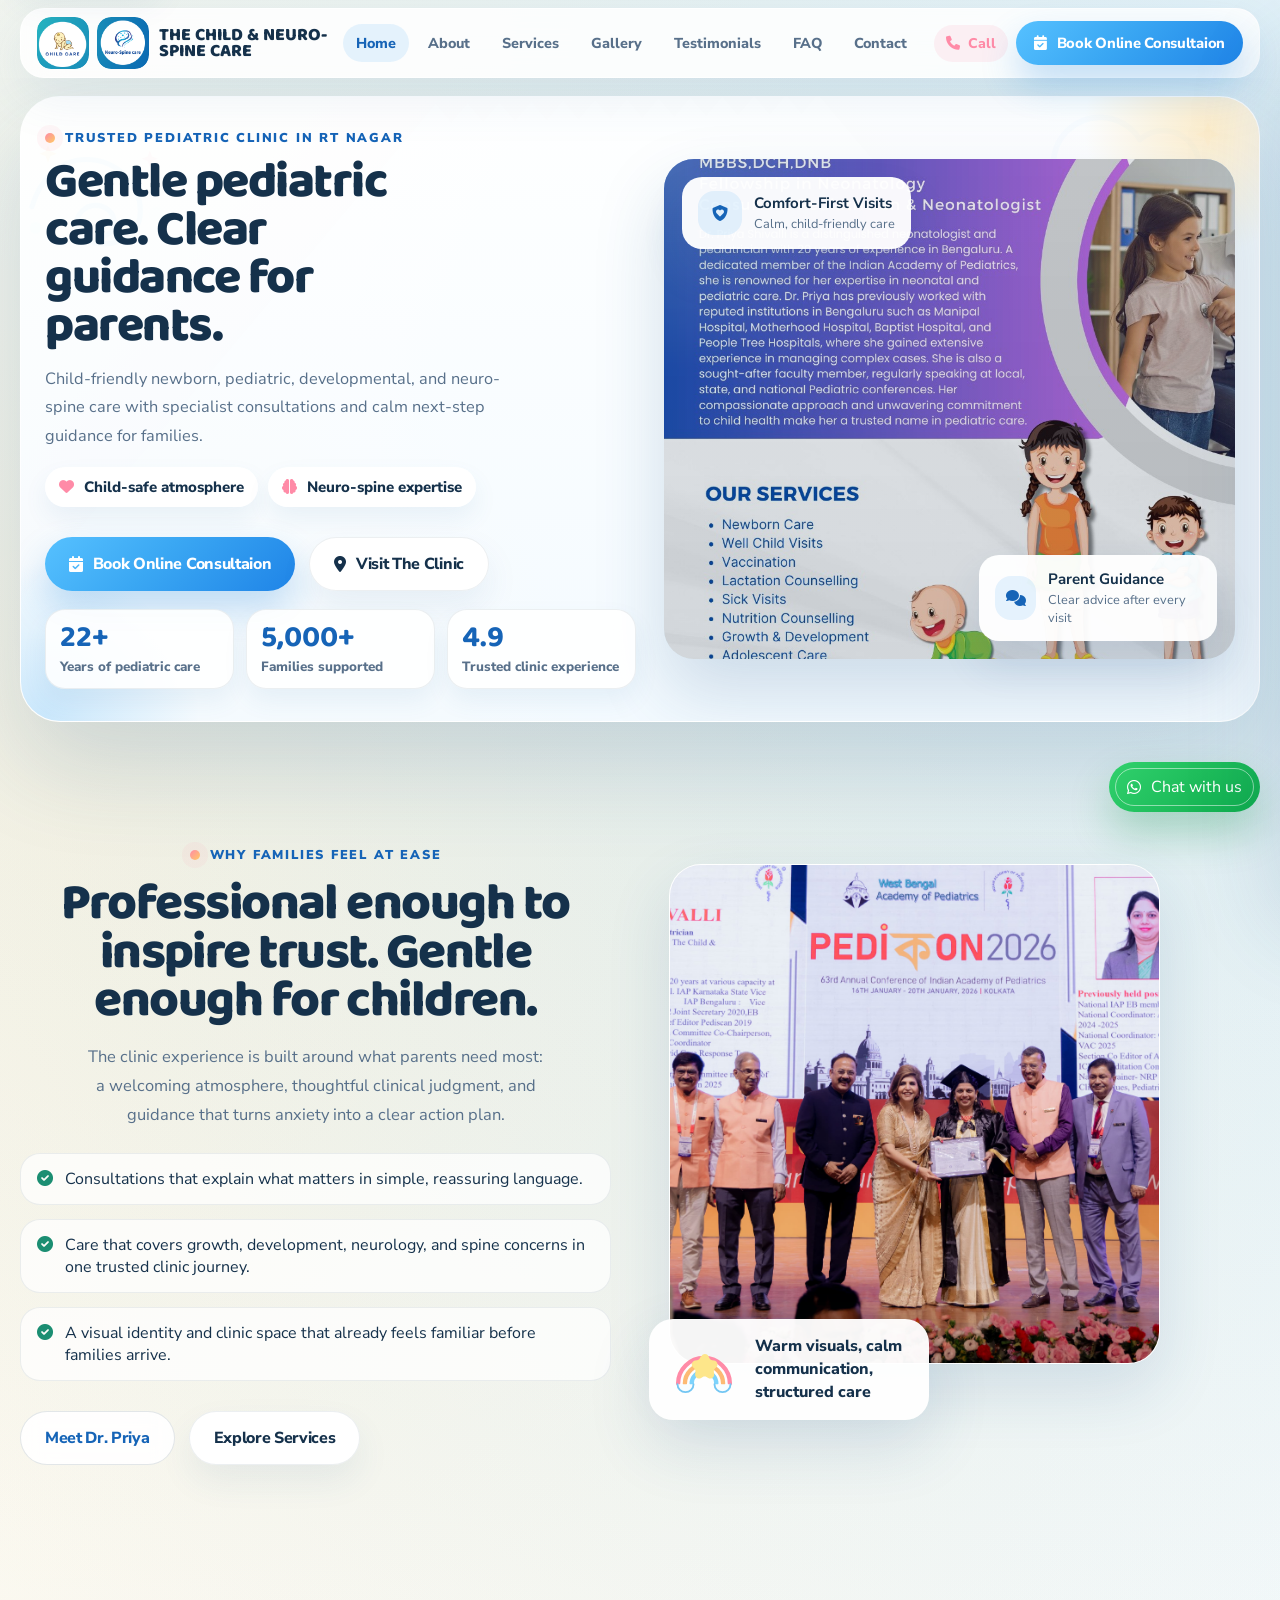
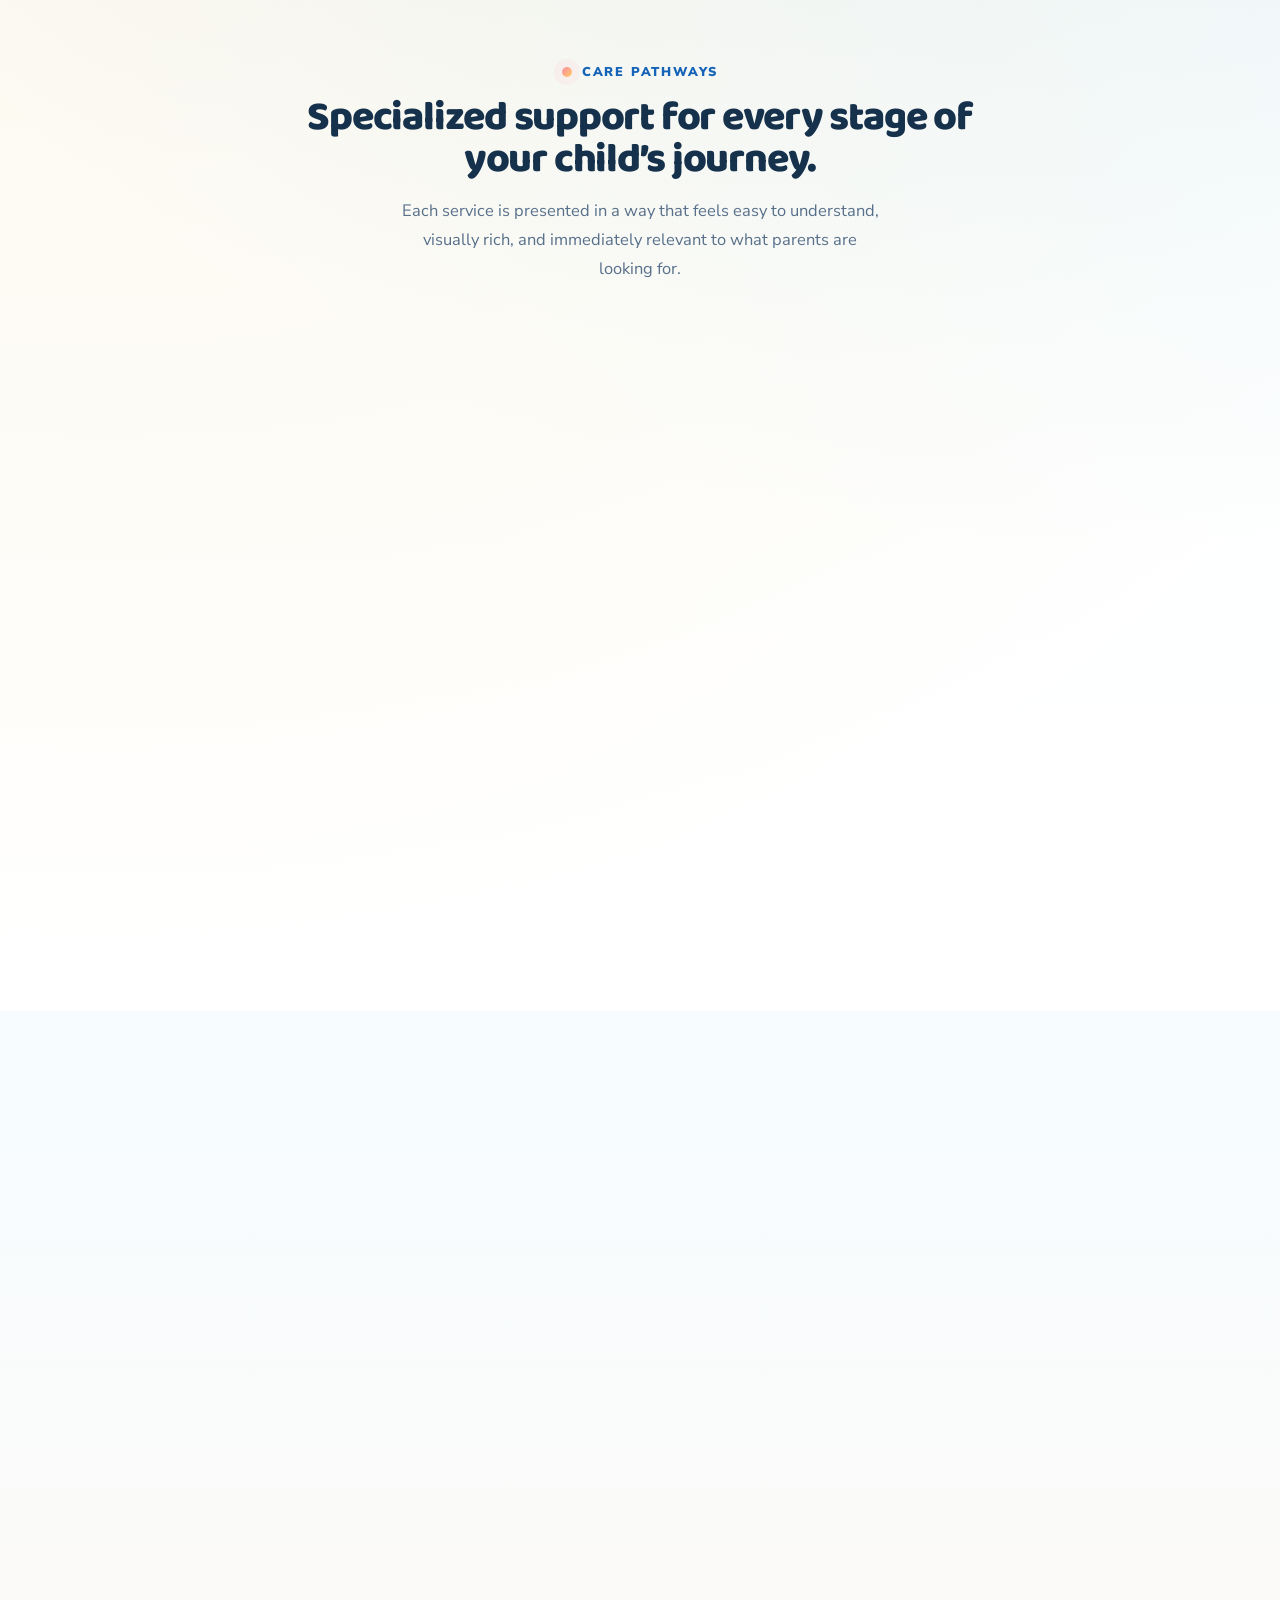
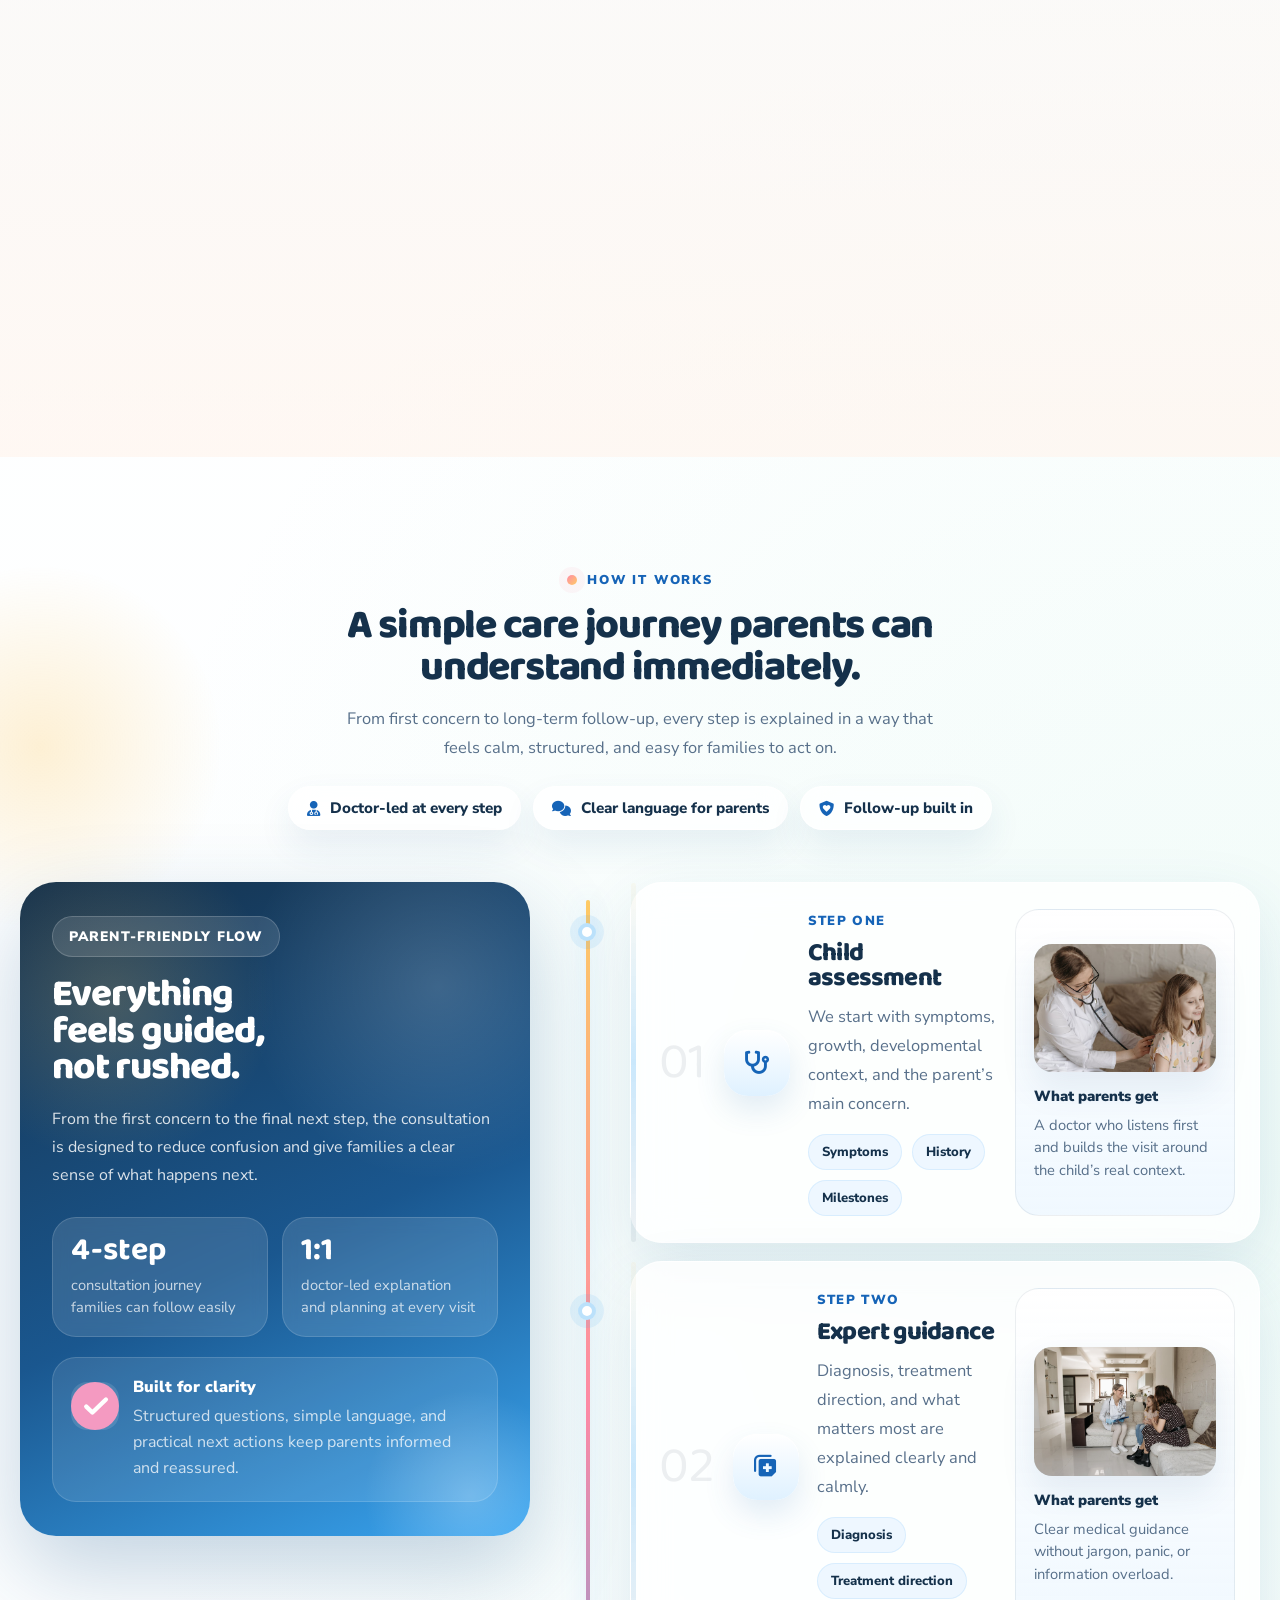
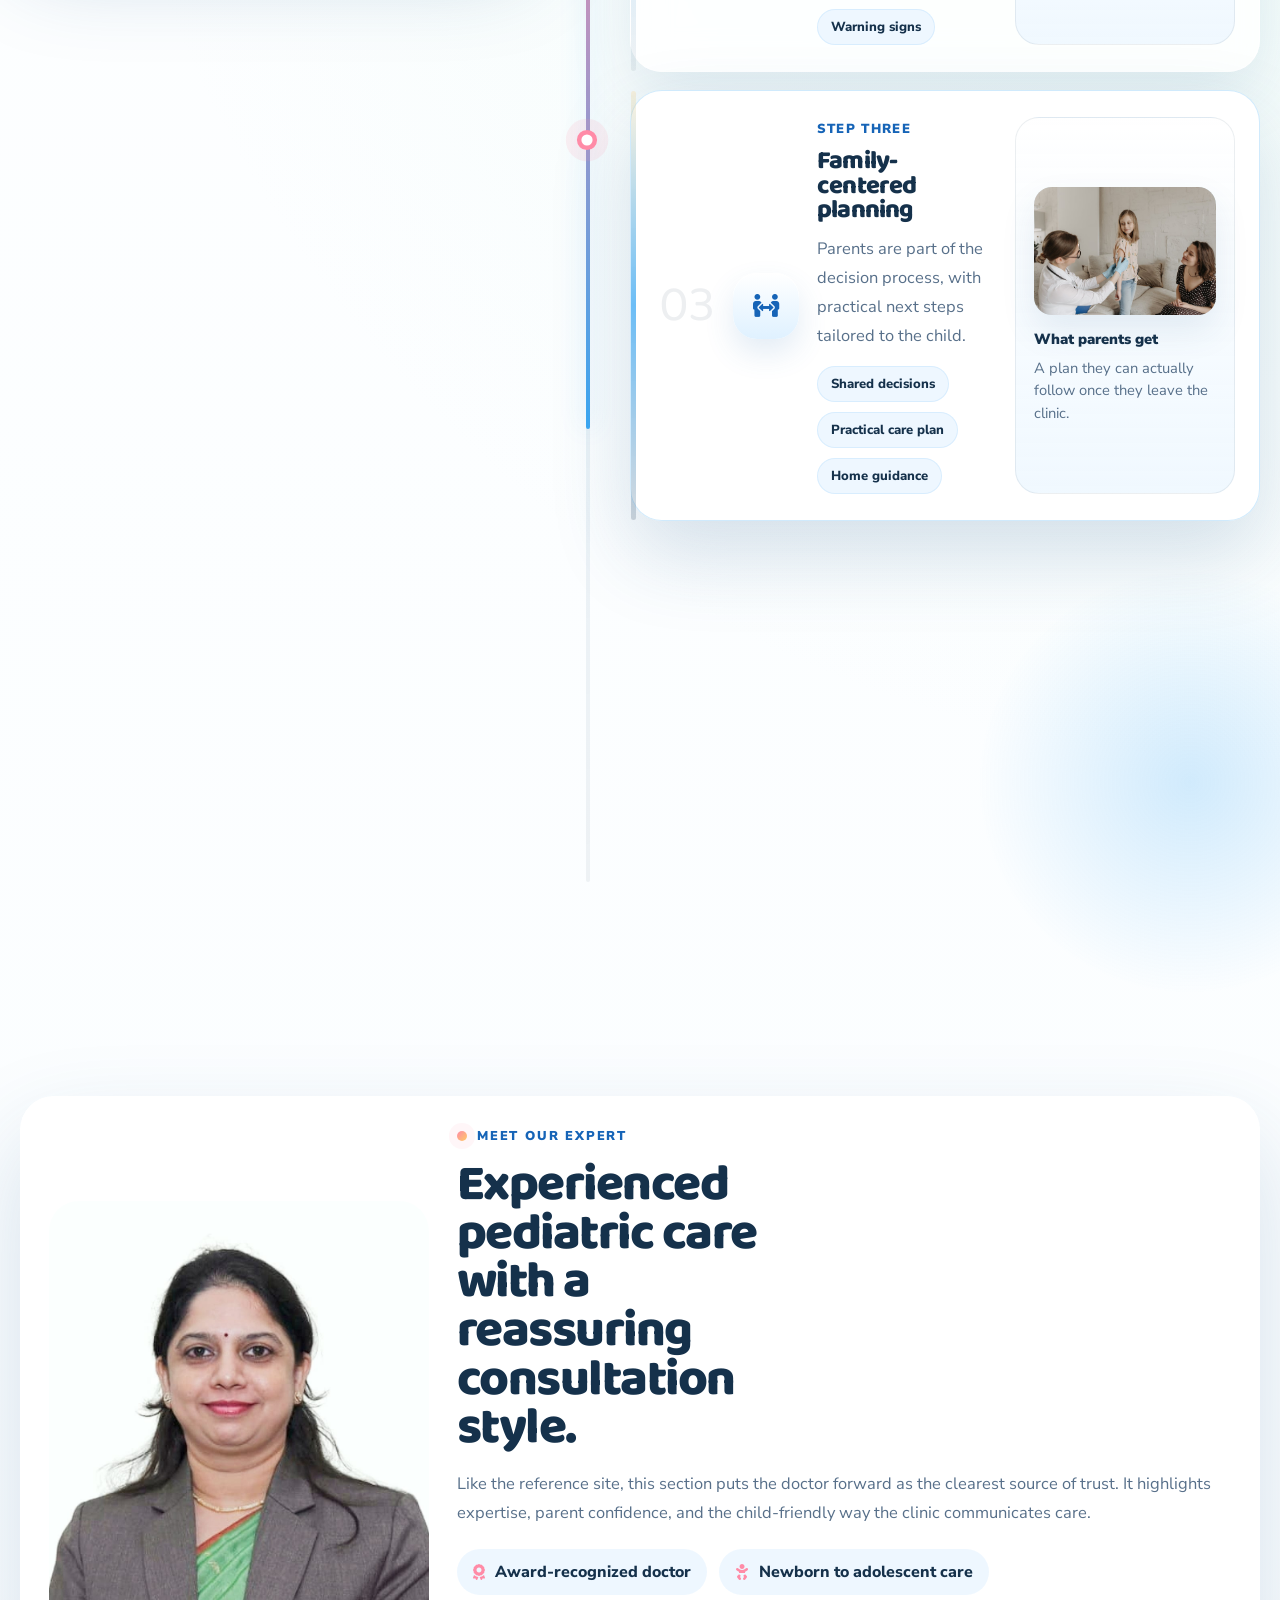
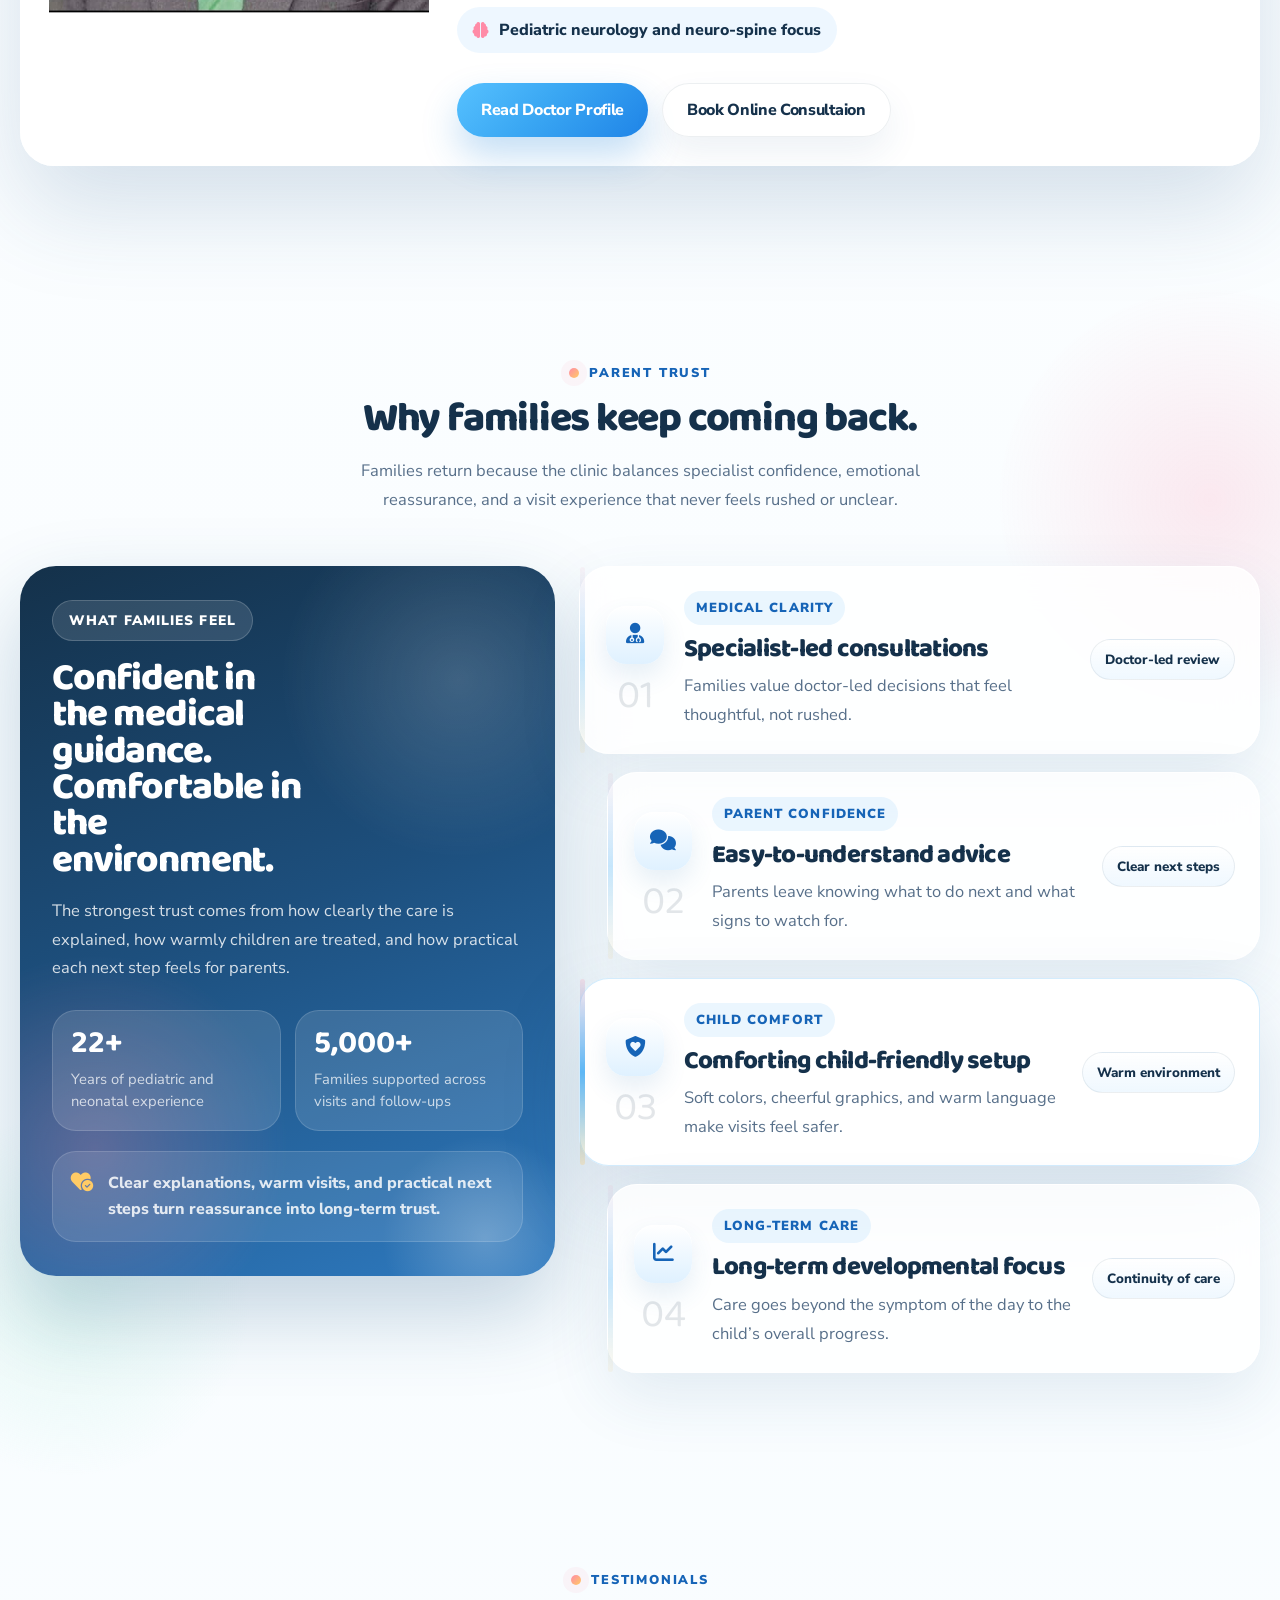
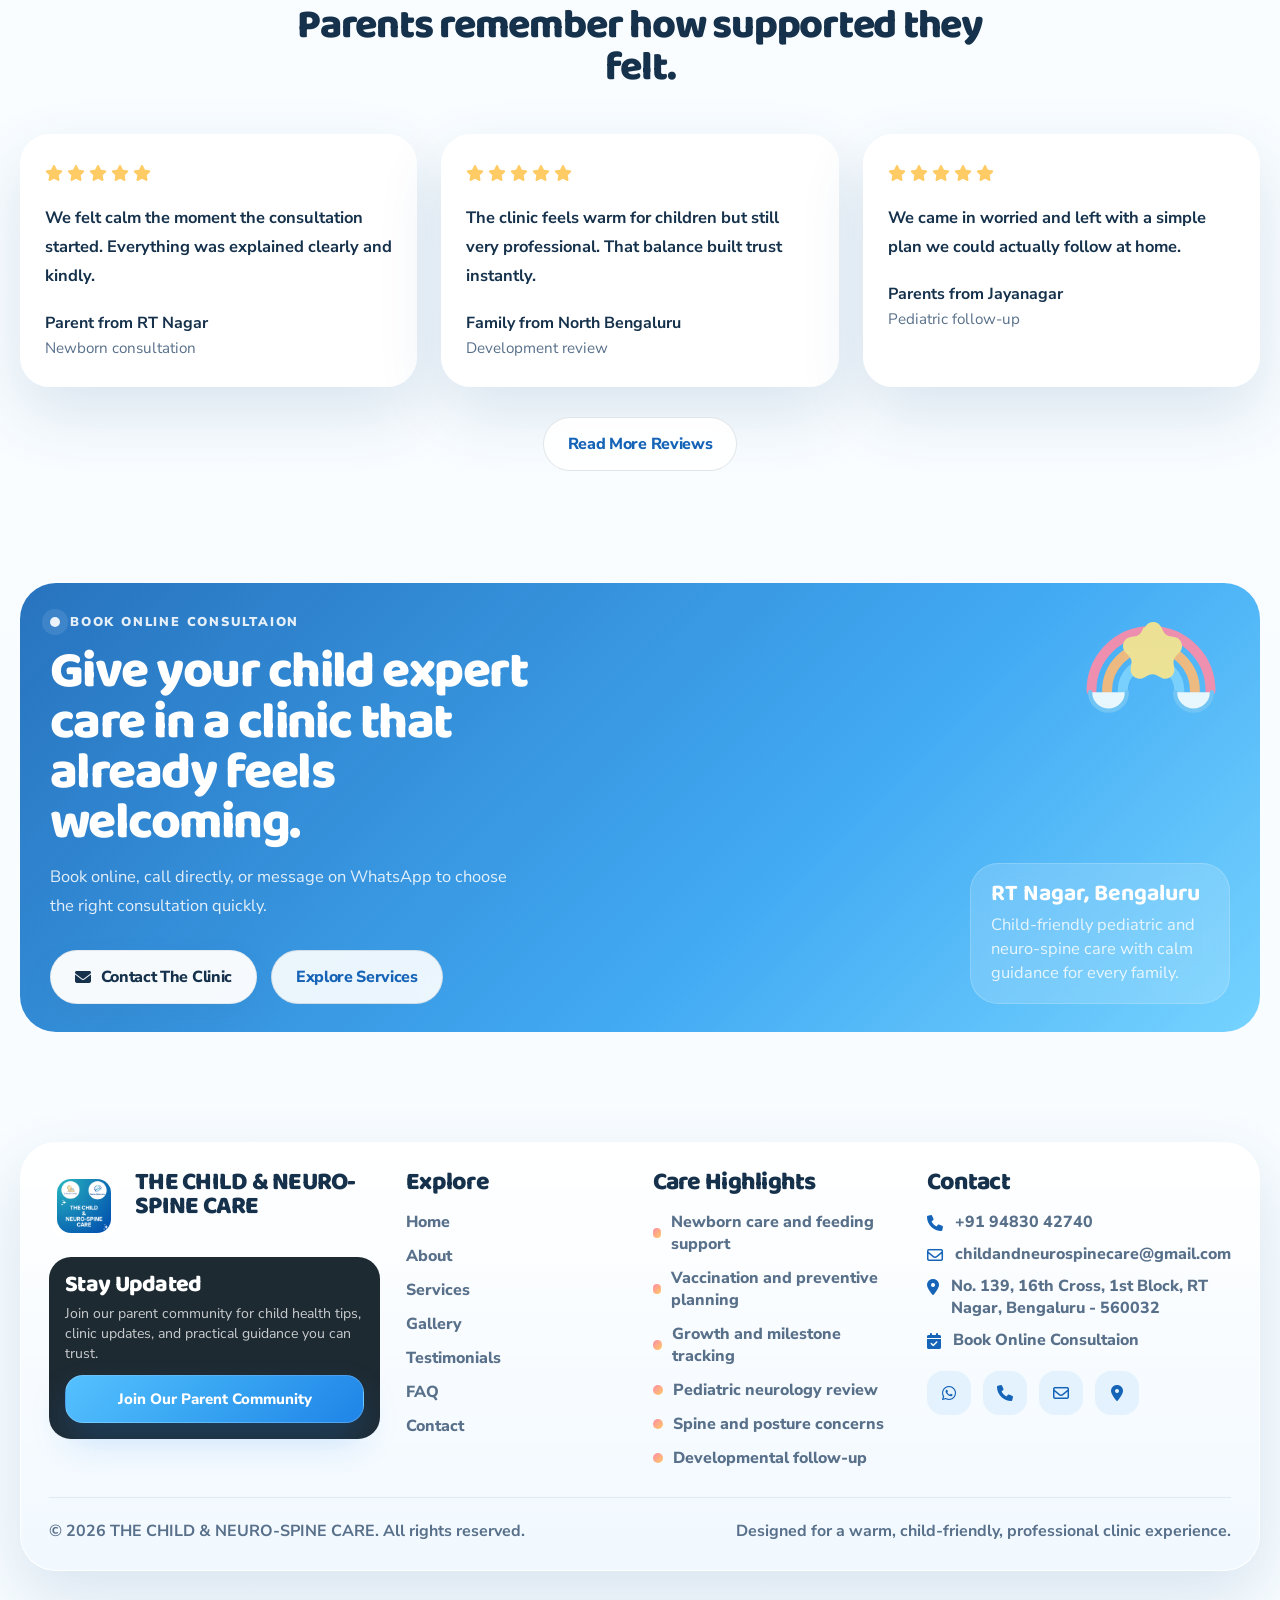
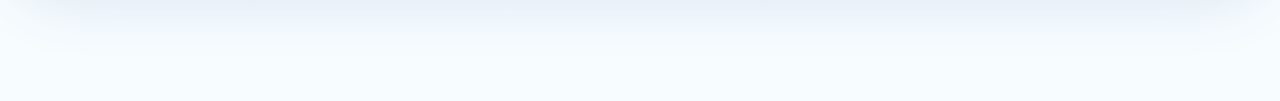
==== commit 5279a28e: "commit" ====
--- a/index.html
+++ b/index.html
@@ -8,17 +8,21 @@
   <meta name="keywords" content="pediatrician Bengaluru, child specialist RT Nagar, neuro-spine care, vaccination, newborn care, Dr Priya Shivalli">
   <meta name="author" content="Dr. Priya Shivalli">
   <meta name="robots" content="index, follow">
-  <link rel="canonical" href="/">
   <meta property="og:type" content="website">
+  <meta property="og:site_name" content="THE CHILD &amp; NEURO-SPINE CARE">
   <meta property="og:title" content="THE CHILD &amp; NEURO-SPINE CARE | Pediatric &amp; Neuro-Spine Care in Bengaluru">
   <meta property="og:description" content="A warm, child-friendly, professional clinic for pediatric, developmental, and neuro-spine care in RT Nagar.">
-  <meta property="og:image" content="/assets/img/logo/drpriya/clinic-logo.png?v=3">
-  <meta property="og:image:alt" content="THE CHILD &amp; NEURO-SPINE CARE clinic logo">
+  <meta property="og:image" content="assets/img/logo/drpriya/clinic-share-card.png?v=1">
+  <meta property="og:image:alt" content="THE CHILD &amp; NEURO-SPINE CARE clinic logo and brand card">
+  <meta property="og:image:type" content="image/png">
+  <meta property="og:image:width" content="1200">
+  <meta property="og:image:height" content="630">
   <meta name="twitter:card" content="summary_large_image">
   <meta name="twitter:title" content="THE CHILD &amp; NEURO-SPINE CARE | Pediatric &amp; Neuro-Spine Care in Bengaluru">
   <meta name="twitter:description" content="A warm, child-friendly, professional clinic for pediatric, developmental, and neuro-spine care in RT Nagar.">
-  <meta name="twitter:image" content="/assets/img/logo/drpriya/clinic-logo.png?v=3">
-  <meta property="og:url" content="/">
+  <meta name="twitter:image" content="assets/img/logo/drpriya/clinic-share-card.png?v=1">
+  <meta name="twitter:image:alt" content="THE CHILD &amp; NEURO-SPINE CARE clinic logo and brand card">
+  <link rel="image_src" href="assets/img/logo/drpriya/clinic-share-card.png?v=1">
   <link rel="preconnect" href="https://fonts.googleapis.com">
   <link rel="preconnect" href="https://fonts.gstatic.com" crossorigin>
   <link rel="dns-prefetch" href="https://api.whatsapp.com">
@@ -32,7 +36,6 @@
     "@type": "MedicalClinic",
     "name": "THE CHILD & NEURO-SPINE CARE",
     "description": "Premium pediatric, developmental, and neuro-spine clinic in Bengaluru.",
-    "url": "/",
     "telephone": "+919483042740",
     "email": "childandneurospinecare@gmail.com",
     "address": {
@@ -51,6 +54,7 @@
 <body data-page="home">
   <a class="skip-to-content" href="#main-content">Skip to content</a>
   <header class="site-header" data-site-header></header>
+  <img class="social-share-fallback" src="assets/img/logo/drpriya/clinic-share-card.png?v=1" alt="THE CHILD &amp; NEURO-SPINE CARE clinic logo and brand card" width="1200" height="630" loading="eager" fetchpriority="high" aria-hidden="true">
 
   <main class="site-main" id="main-content">
     <section class="page-hero page-hero--home">
--- a/assets/css/styles.css
+++ b/assets/css/styles.css
@@ -59,6 +59,17 @@
   overflow: hidden;
 }
 
+.social-share-fallback {
+  position: absolute;
+  top: 0;
+  left: -9999px;
+  width: 1200px;
+  height: 630px;
+  max-width: none;
+  opacity: 0.01;
+  pointer-events: none;
+}
+
 img {
   display: block;
   max-width: 100%;
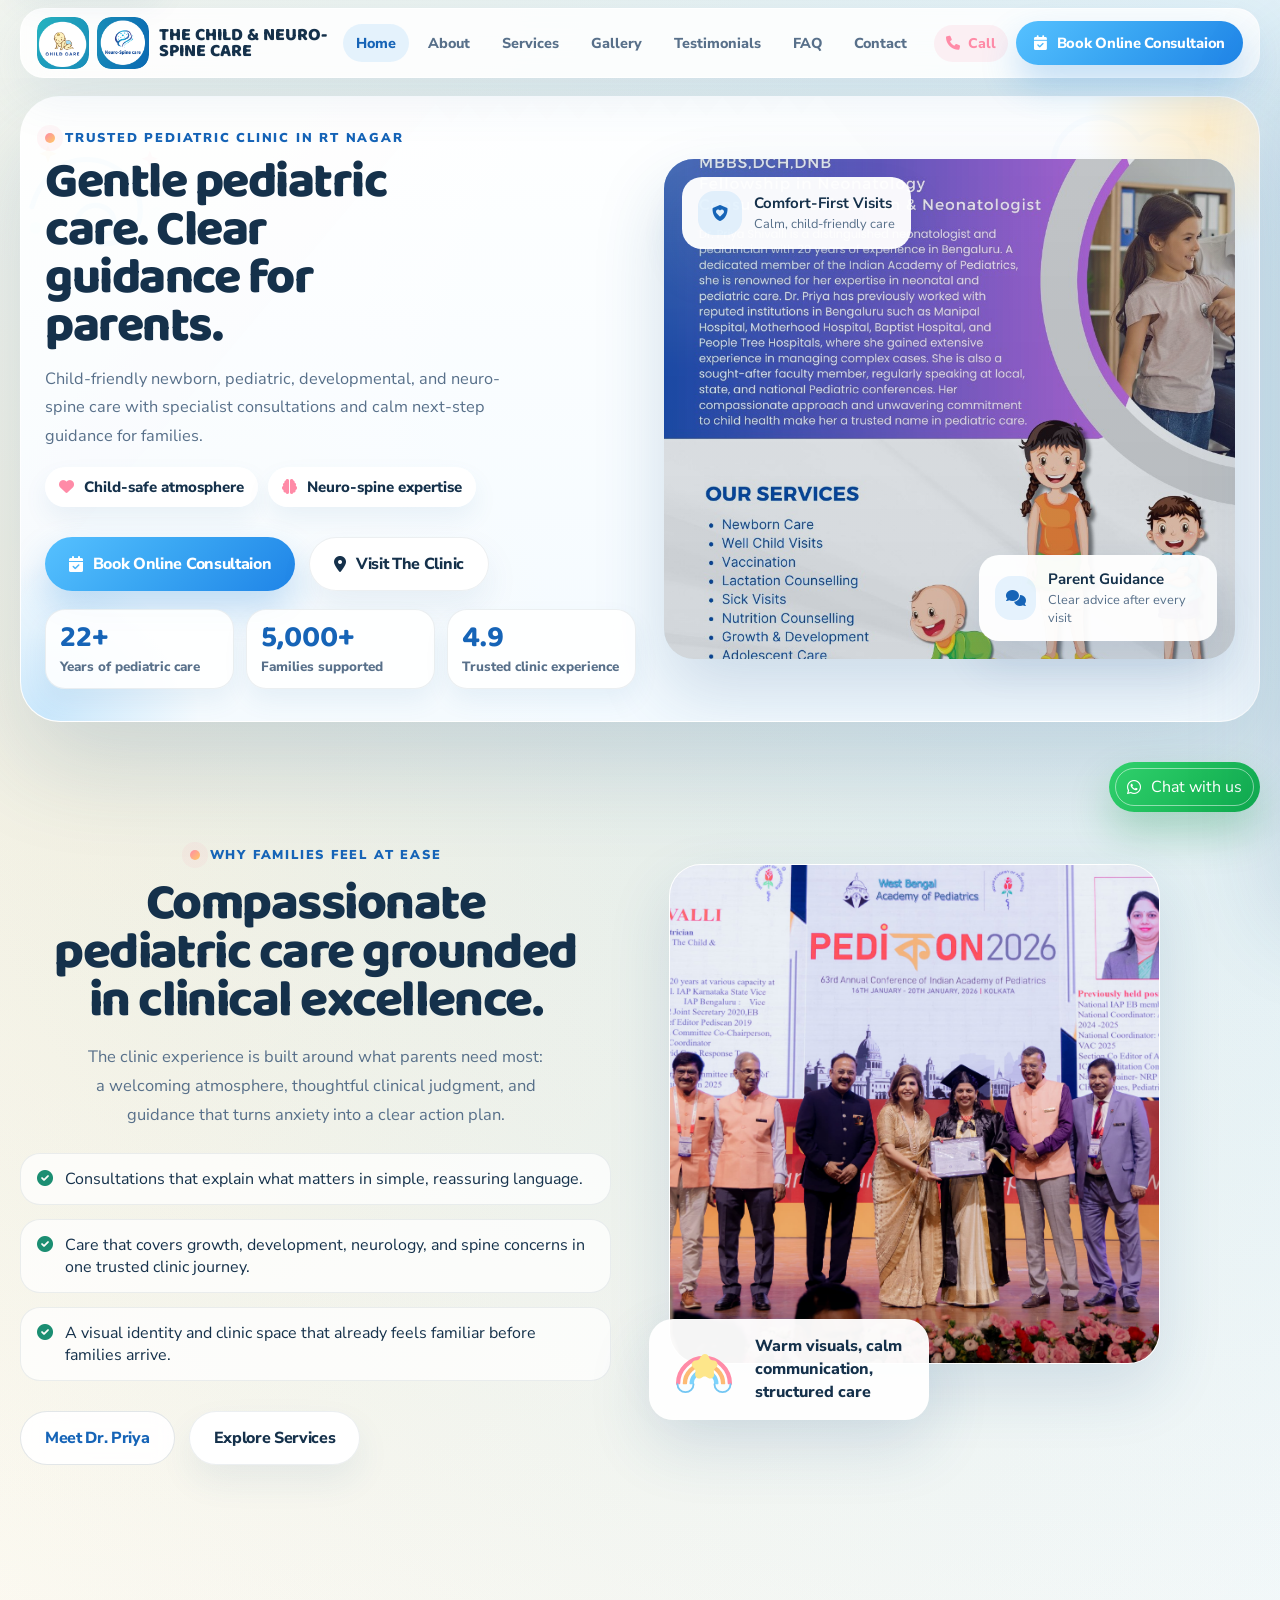
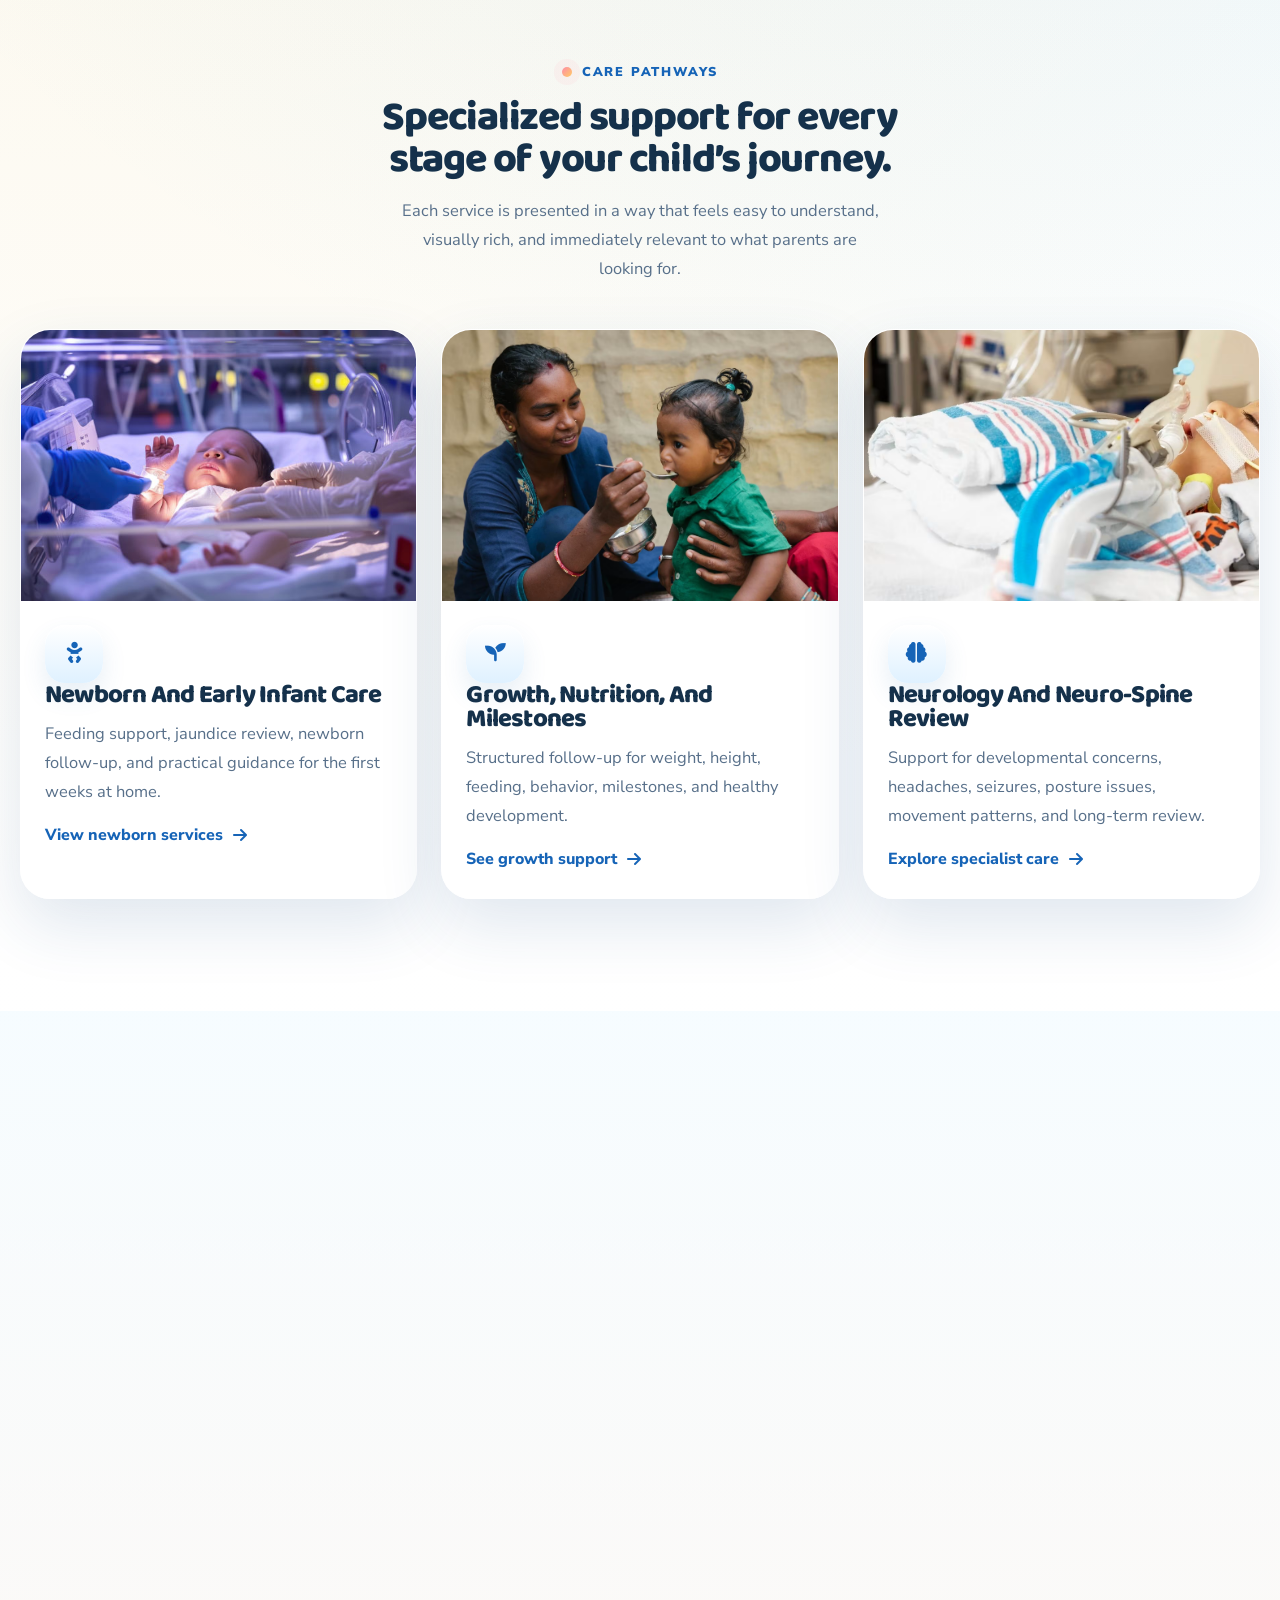
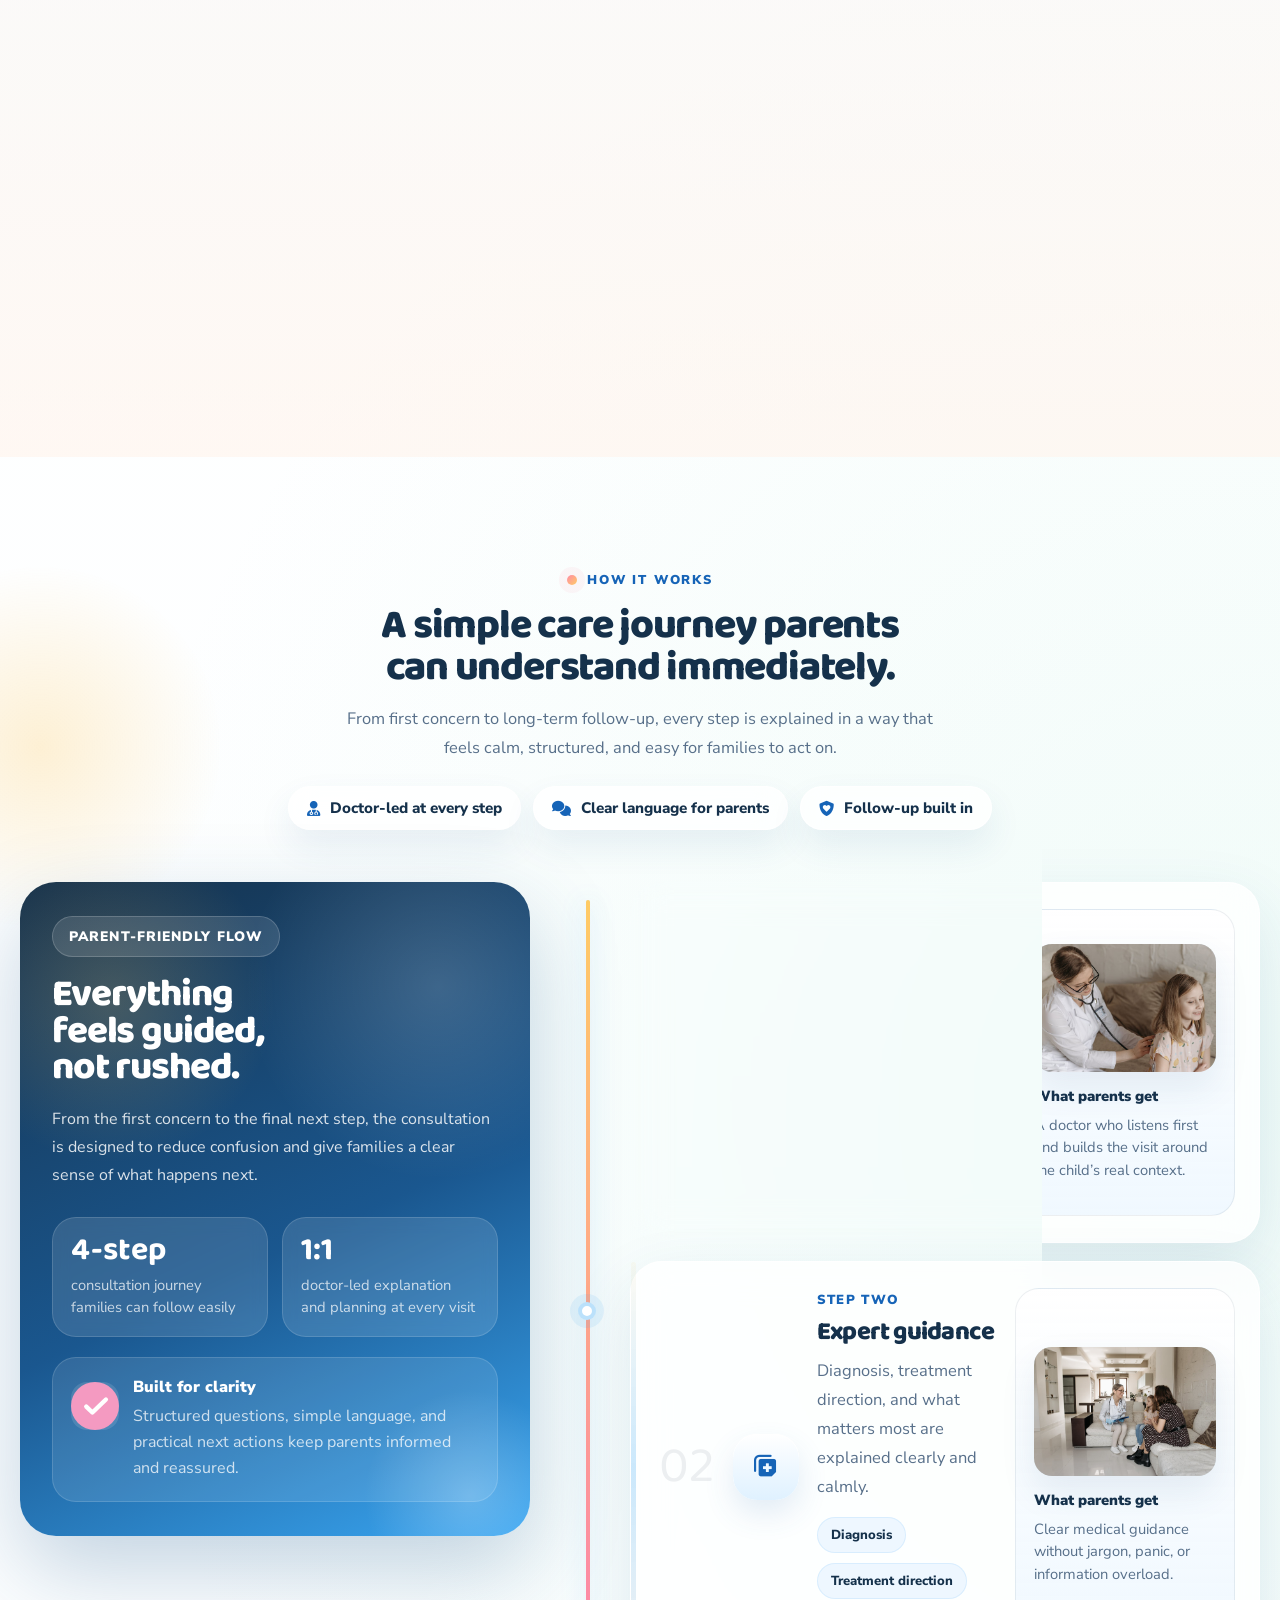
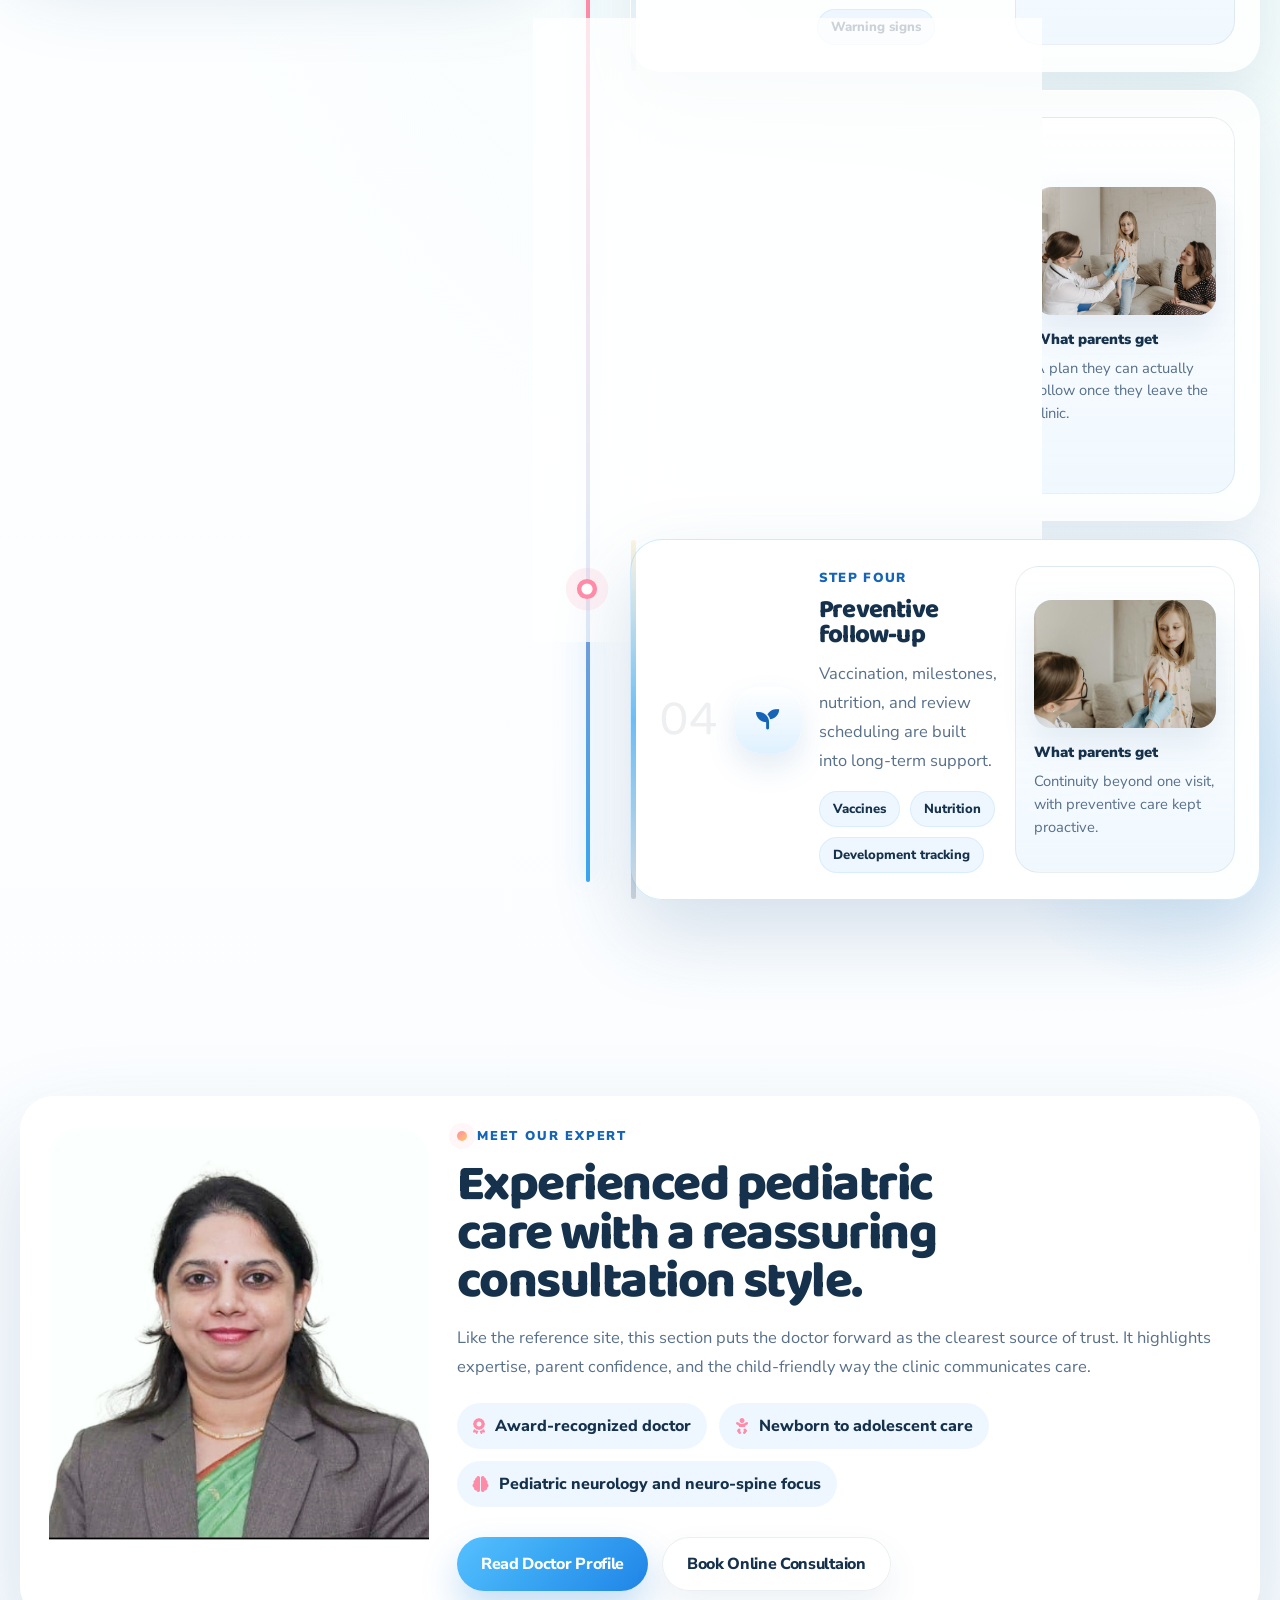
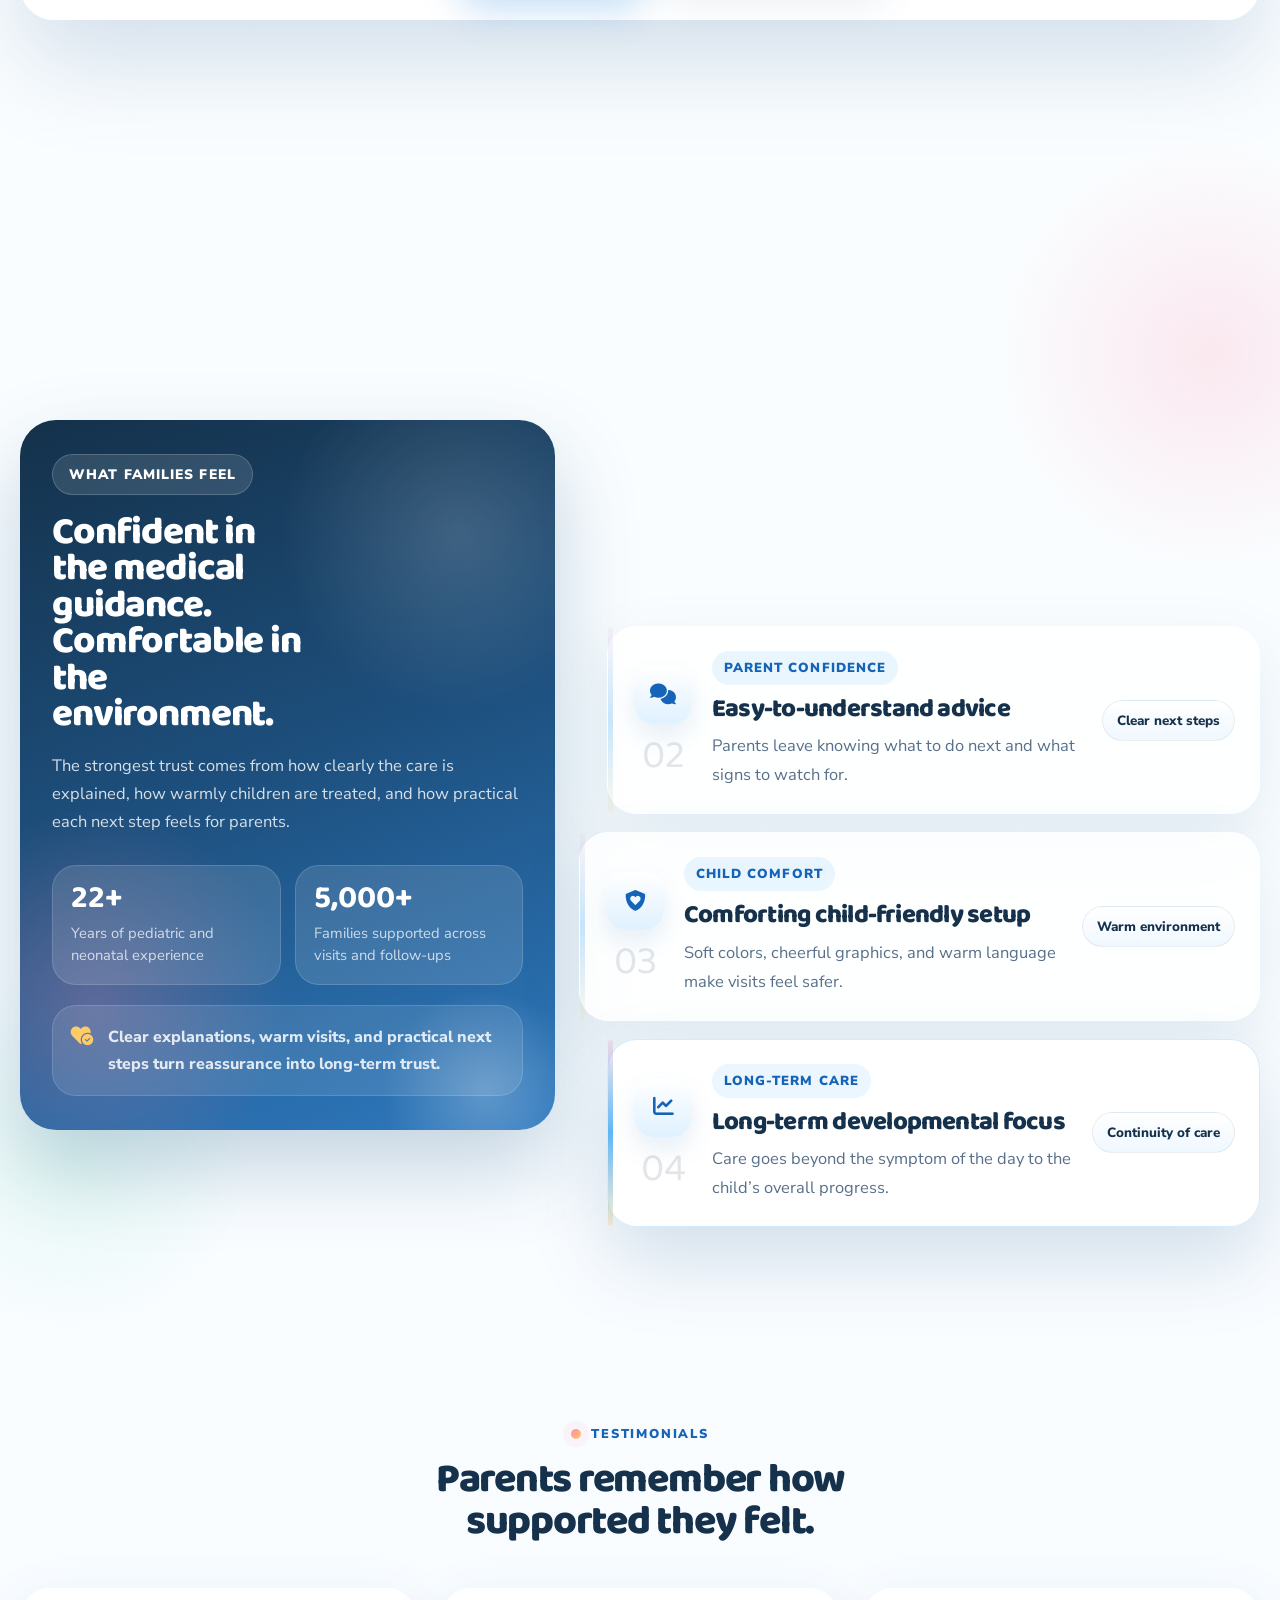
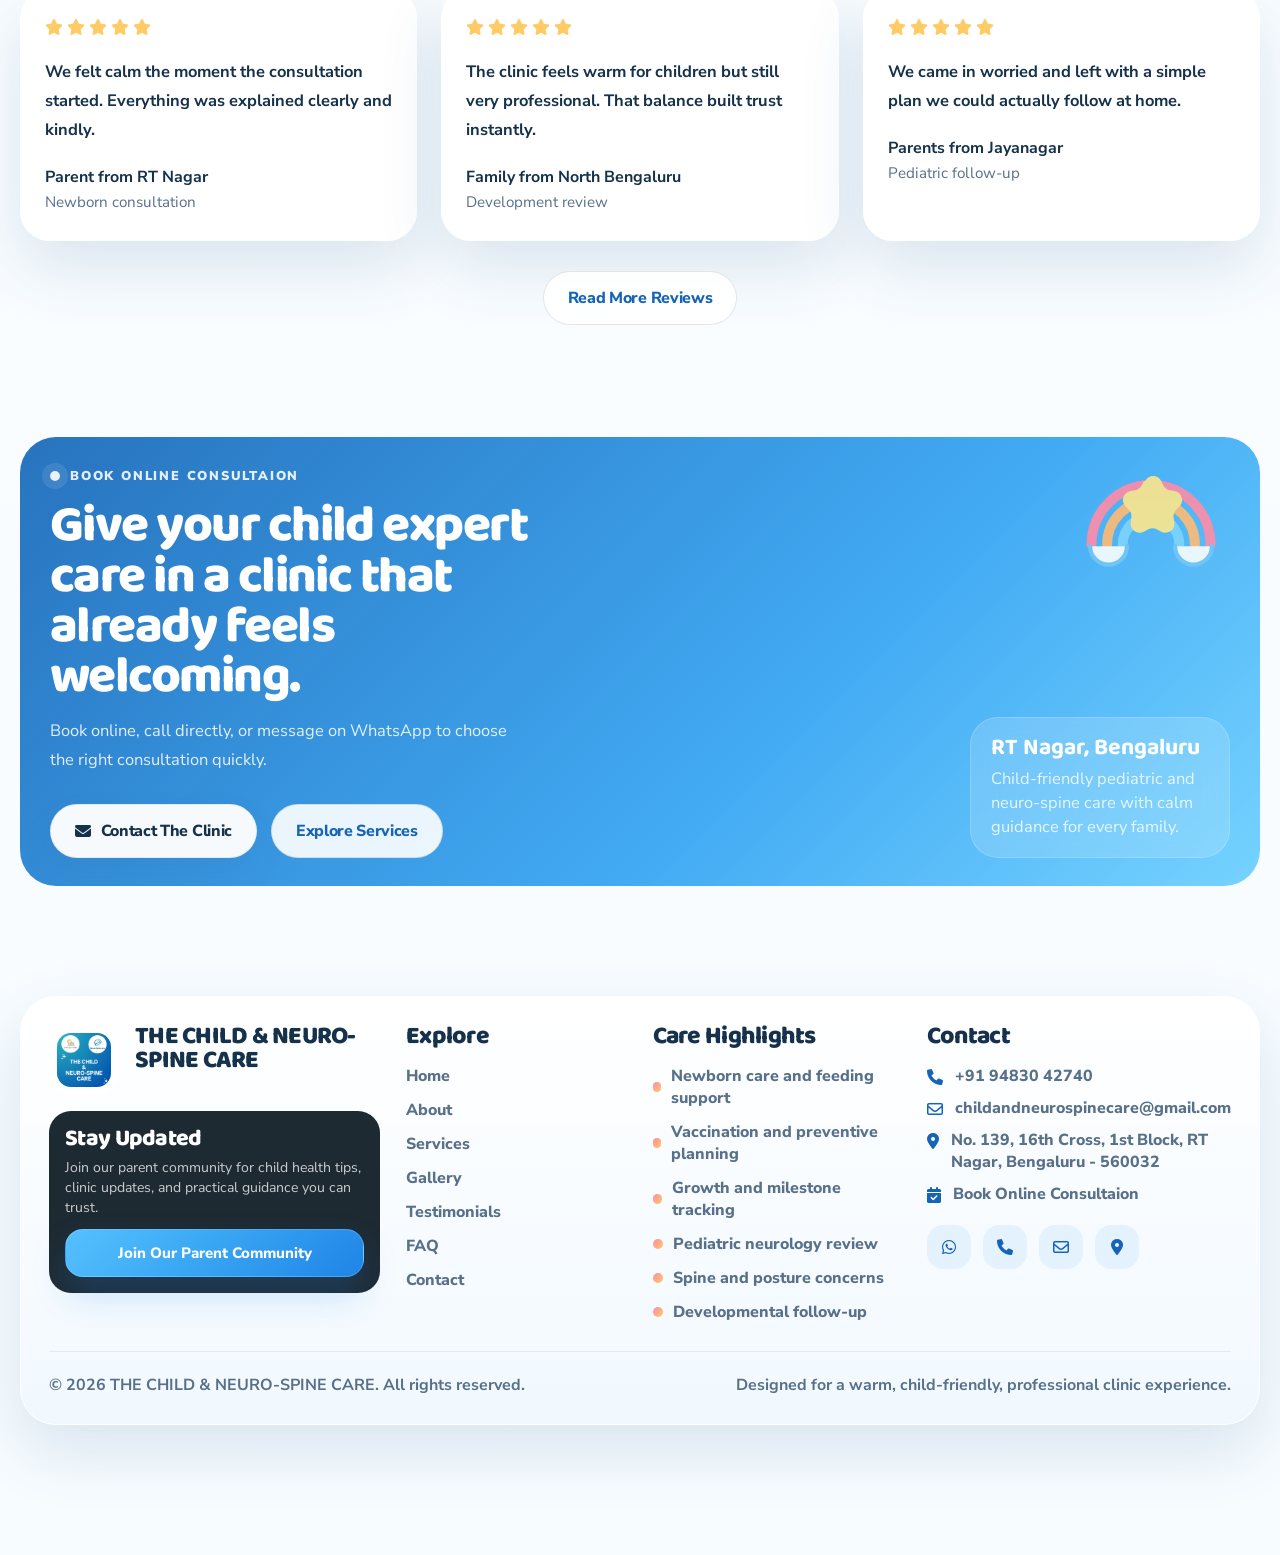
==== commit 1ed678a2: "commit" ====
--- a/index.html
+++ b/index.html
@@ -124,7 +124,7 @@
         <div class="split-layout split-layout--feature">
           <div class="section-copy section-copy--centered" data-reveal>
             <span class="eyebrow">Why Families Feel At Ease</span>
-            <h2>Professional enough to inspire trust. Gentle enough for children.</h2>
+            <h2>Compassionate pediatric care grounded in clinical excellence.</h2>
             <p>The clinic experience is built around what parents need most: a welcoming atmosphere, thoughtful clinical judgment, and guidance that turns anxiety into a clear action plan.</p>
             <ul class="feature-list">
               <li><i class="fa-solid fa-circle-check"></i><span>Consultations that explain what matters in simple, reassuring language.</span></li>
--- a/assets/css/styles.css
+++ b/assets/css/styles.css
@@ -344,26 +344,29 @@
 }
 
 .section-header {
+  --section-title-measure: 24ch;
   max-width: 1120px;
   margin: 0 auto 46px;
   text-align: center;
 }
 
 .section-header--left {
+  --section-title-measure: 16ch;
   margin: 0 0 28px;
   text-align: left;
 }
 
 .section-header h2,
 .page-hero__copy h1 {
-  max-width: 28ch;
+  width: min(100%, var(--section-title-measure, 28ch));
+  max-width: none;
   margin-top: 14px;
   margin-left: auto;
   margin-right: auto;
+  text-wrap: balance;
 }
 
 .section-header--left h2 {
-  max-width: 14ch;
   margin-left: 0;
   margin-right: 0;
 }
@@ -1205,7 +1208,9 @@
 
 .section-copy h2 {
   margin-top: 14px;
-  max-width: 12ch;
+  width: min(100%, 18ch);
+  max-width: none;
+  text-wrap: balance;
 }
 
 .section-copy--centered {
@@ -1217,7 +1222,7 @@
 }
 
 .section-copy--centered h2 {
-  max-width: 24ch;
+  width: min(100%, 24ch);
   margin-left: auto;
   margin-right: auto;
 }
@@ -2123,7 +2128,9 @@
 
 .expert-feature__copy h2 {
   margin-top: 14px;
-  max-width: 12ch;
+  width: min(100%, 18ch);
+  max-width: none;
+  text-wrap: balance;
 }
 
 .expert-feature__copy p {
@@ -2574,11 +2581,13 @@
 }
 
 .contact-hero-card h2 {
-  max-width: 12ch;
+  width: min(100%, 16ch);
+  max-width: none;
   margin: 0;
   color: #fff;
   font-size: clamp(2rem, 3vw, 3.15rem);
   line-height: 0.98;
+  text-wrap: balance;
 }
 
 .contact-hero-card p {
@@ -3341,6 +3350,25 @@
   .contact-layout__main {
     grid-template-rows: auto;
   }
+
+  .expert-feature__copy {
+    text-align: center;
+  }
+
+  .expert-feature__copy .eyebrow {
+    justify-content: center;
+  }
+
+  .expert-feature__copy h2,
+  .expert-feature__copy p {
+    margin-left: auto;
+    margin-right: auto;
+  }
+
+  .expert-highlights,
+  .expert-feature .btn-row {
+    justify-content: center;
+  }
 }
 
 @media (max-width: 960px) {
@@ -3427,6 +3455,24 @@
     padding: 24px;
   }
 
+  .split-layout--feature .section-copy {
+    text-align: center;
+  }
+
+  .split-layout--feature .section-copy .eyebrow {
+    justify-content: center;
+  }
+
+  .split-layout--feature .section-copy h2,
+  .split-layout--feature .section-copy p {
+    margin-left: auto;
+    margin-right: auto;
+  }
+
+  .split-layout--feature .section-copy .btn-row {
+    justify-content: center;
+  }
+
   .footer-community--contact .footer-community__cta {
     min-height: 62px;
     width: 100%;
@@ -3588,6 +3634,13 @@
     gap: 24px;
     padding: 24px 18px;
     border-radius: 28px;
+  }
+
+  .section-header h2,
+  .section-copy h2,
+  .expert-feature__copy h2,
+  .contact-hero-card h2 {
+    width: 100%;
   }
 
   .page-hero__layout--split {
@@ -3733,7 +3786,7 @@
   }
 
   .contact-hero-card h2 {
-    max-width: 10ch;
+    max-width: none;
     font-size: clamp(1.75rem, 8vw, 2.45rem);
   }
 
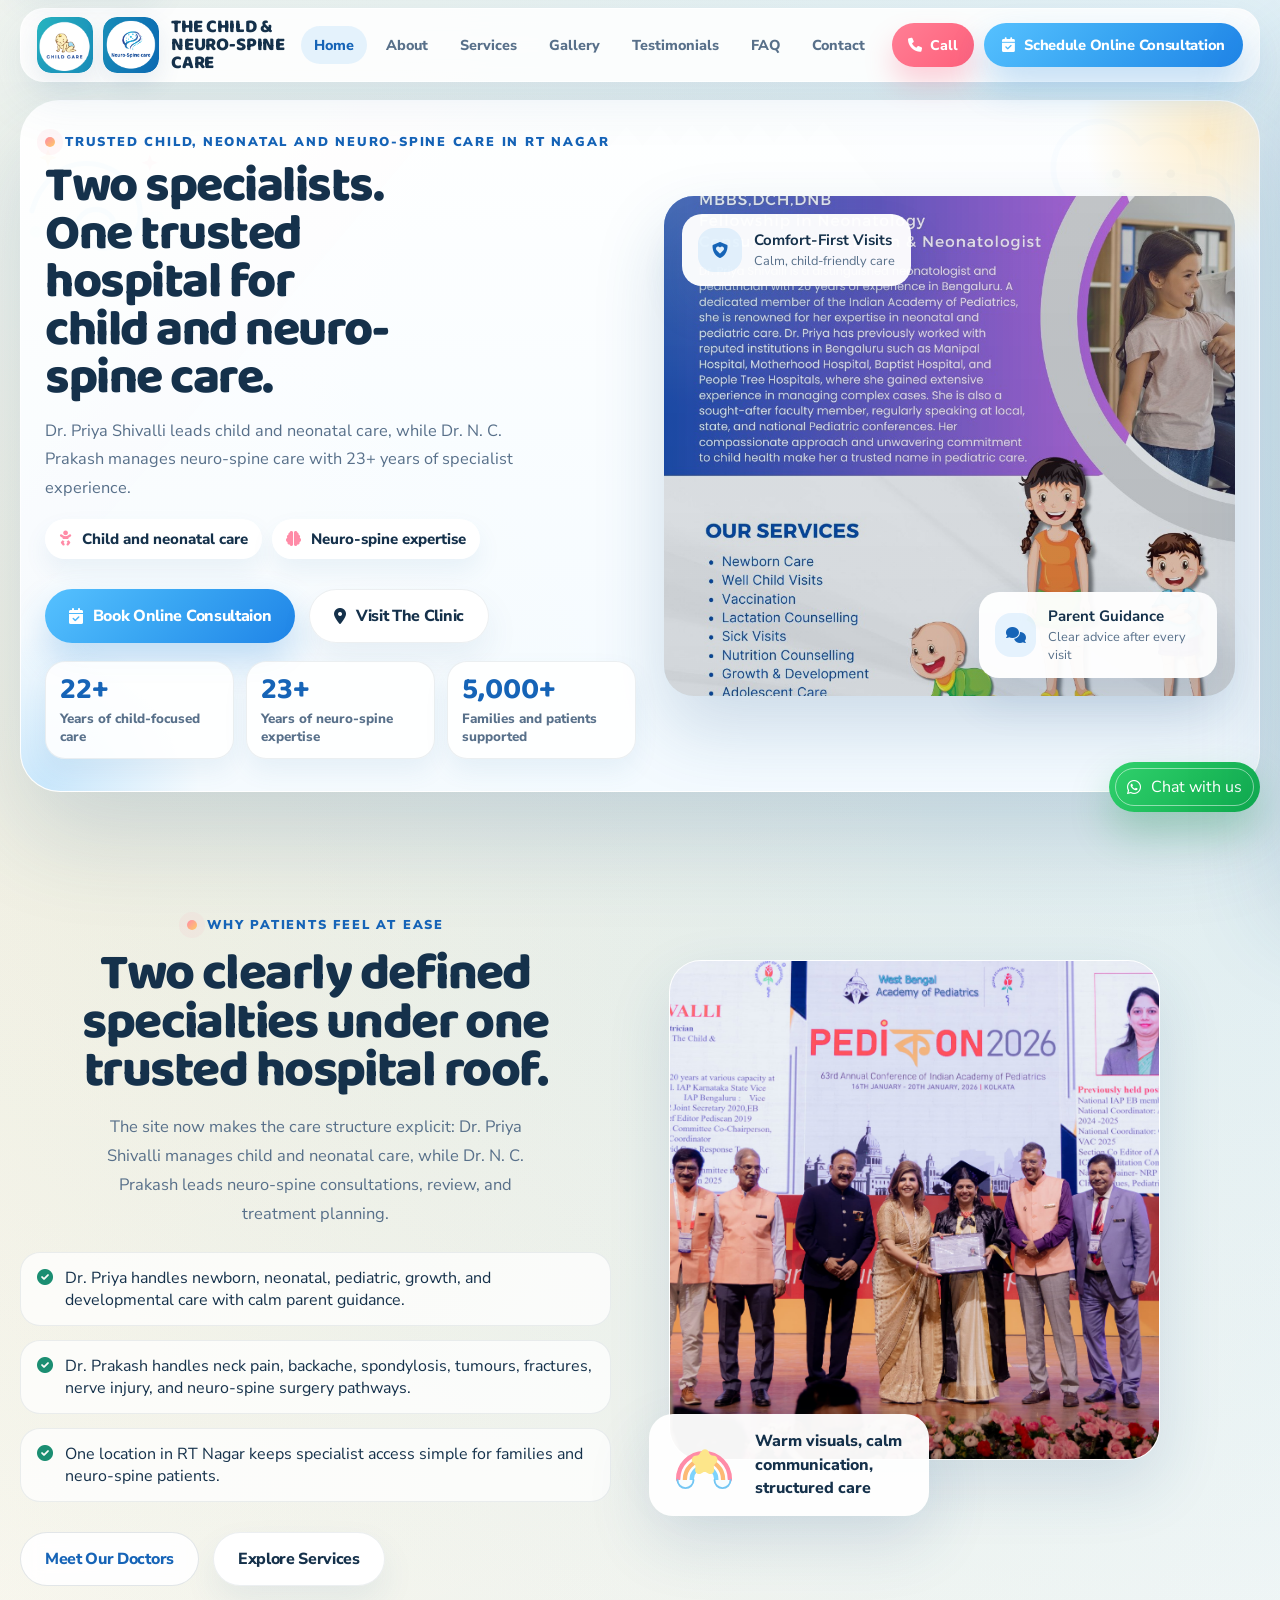
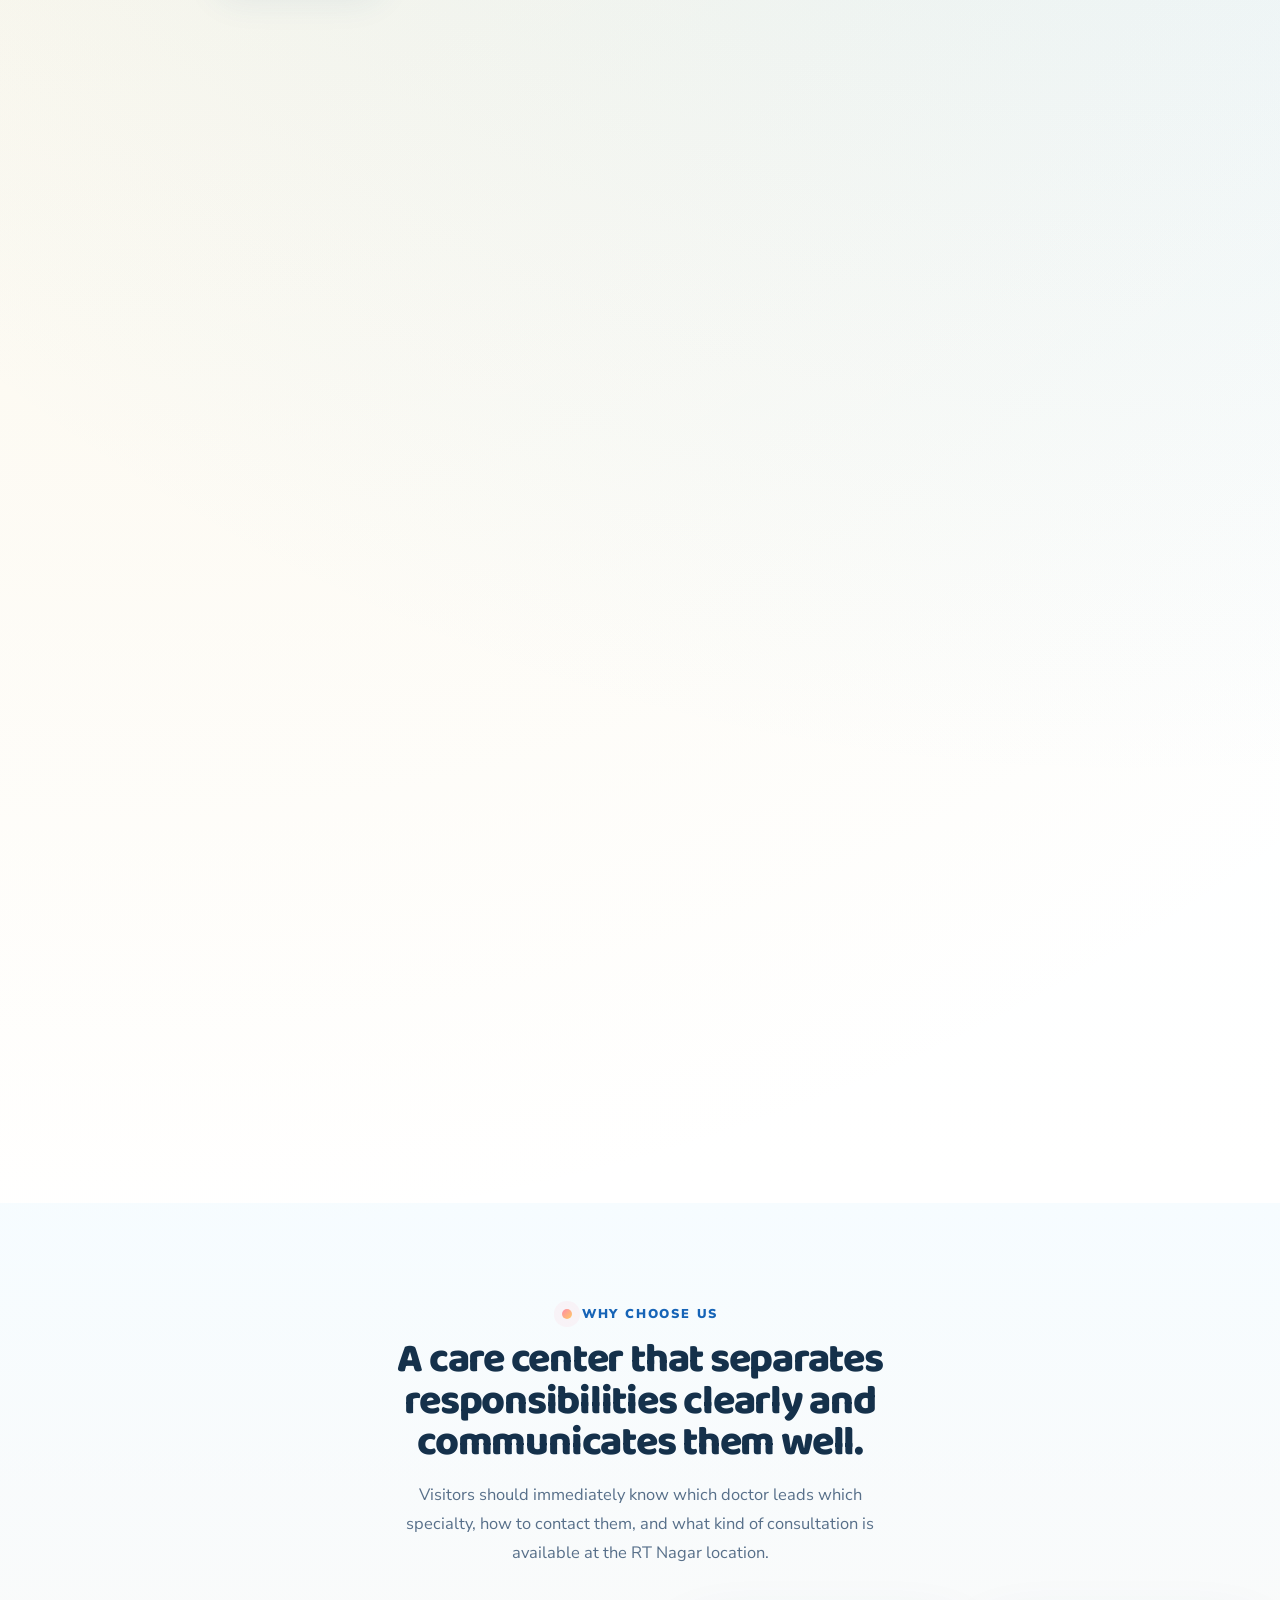
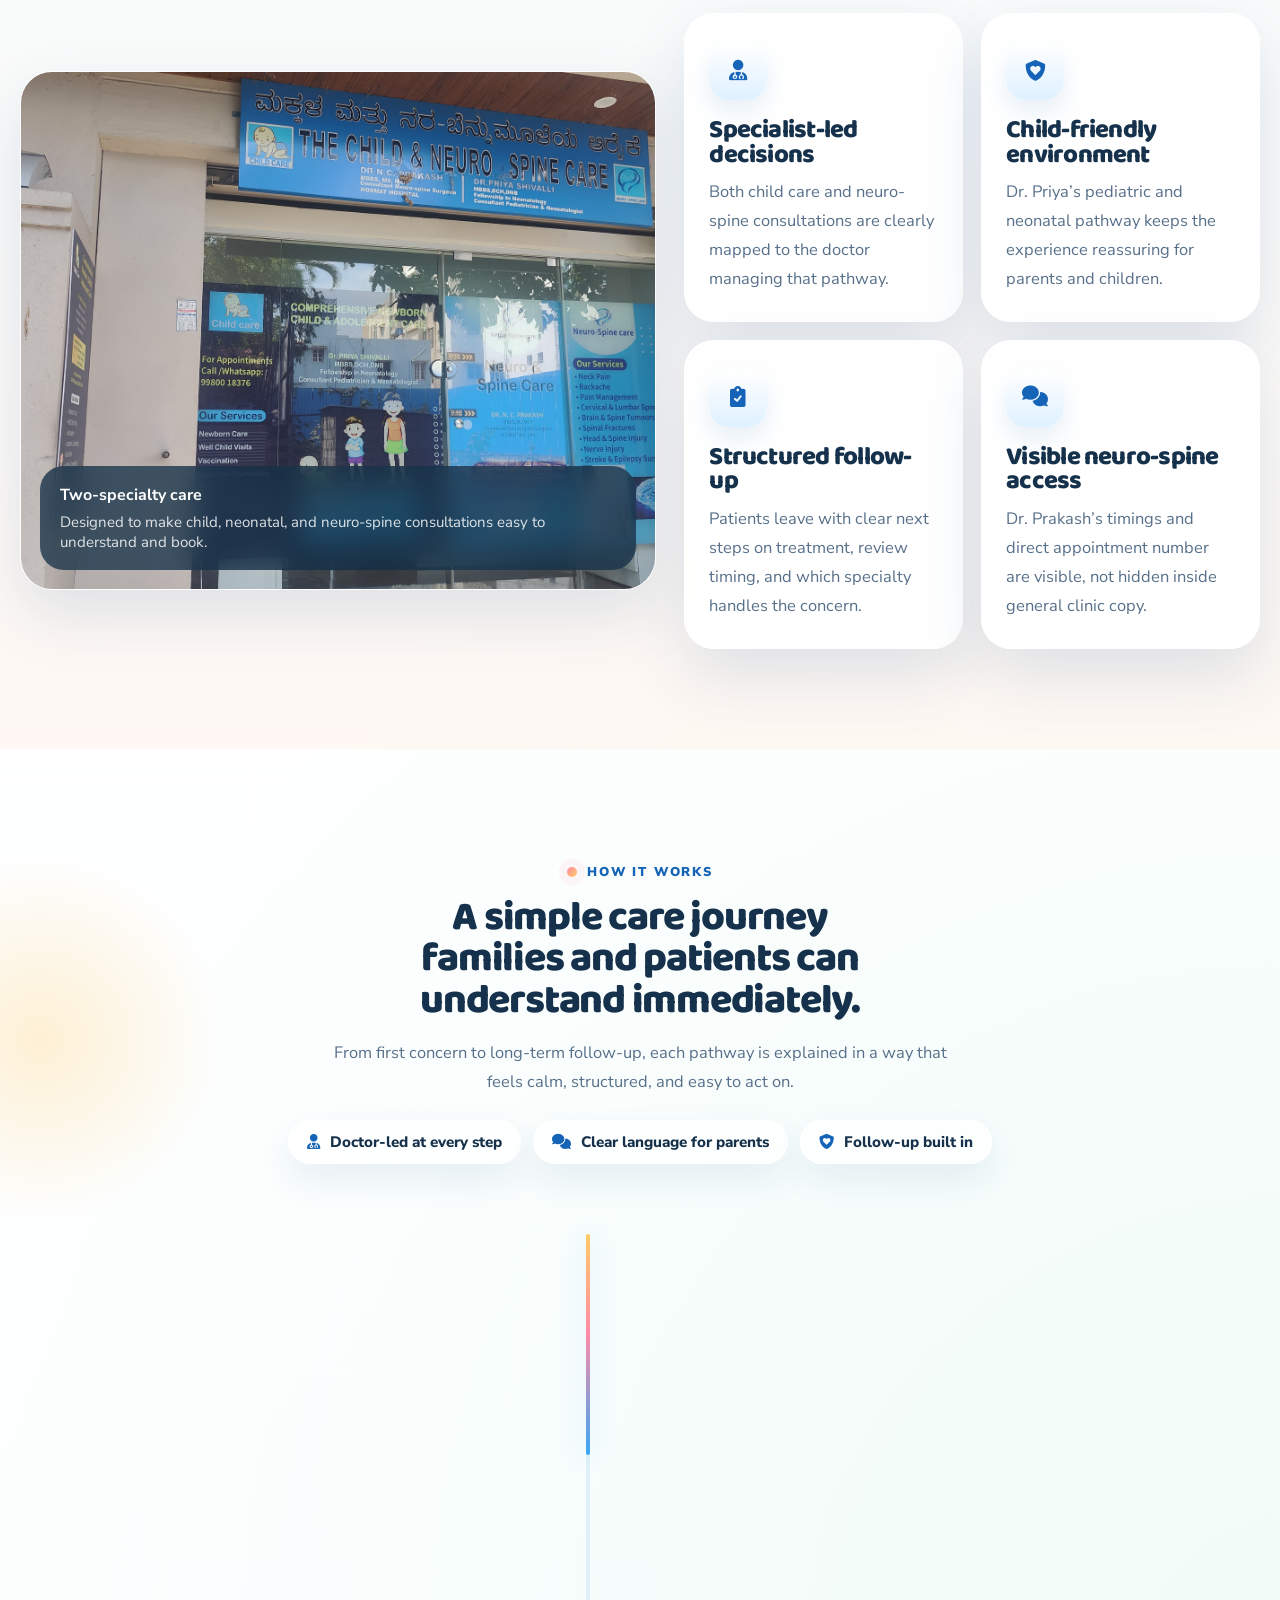
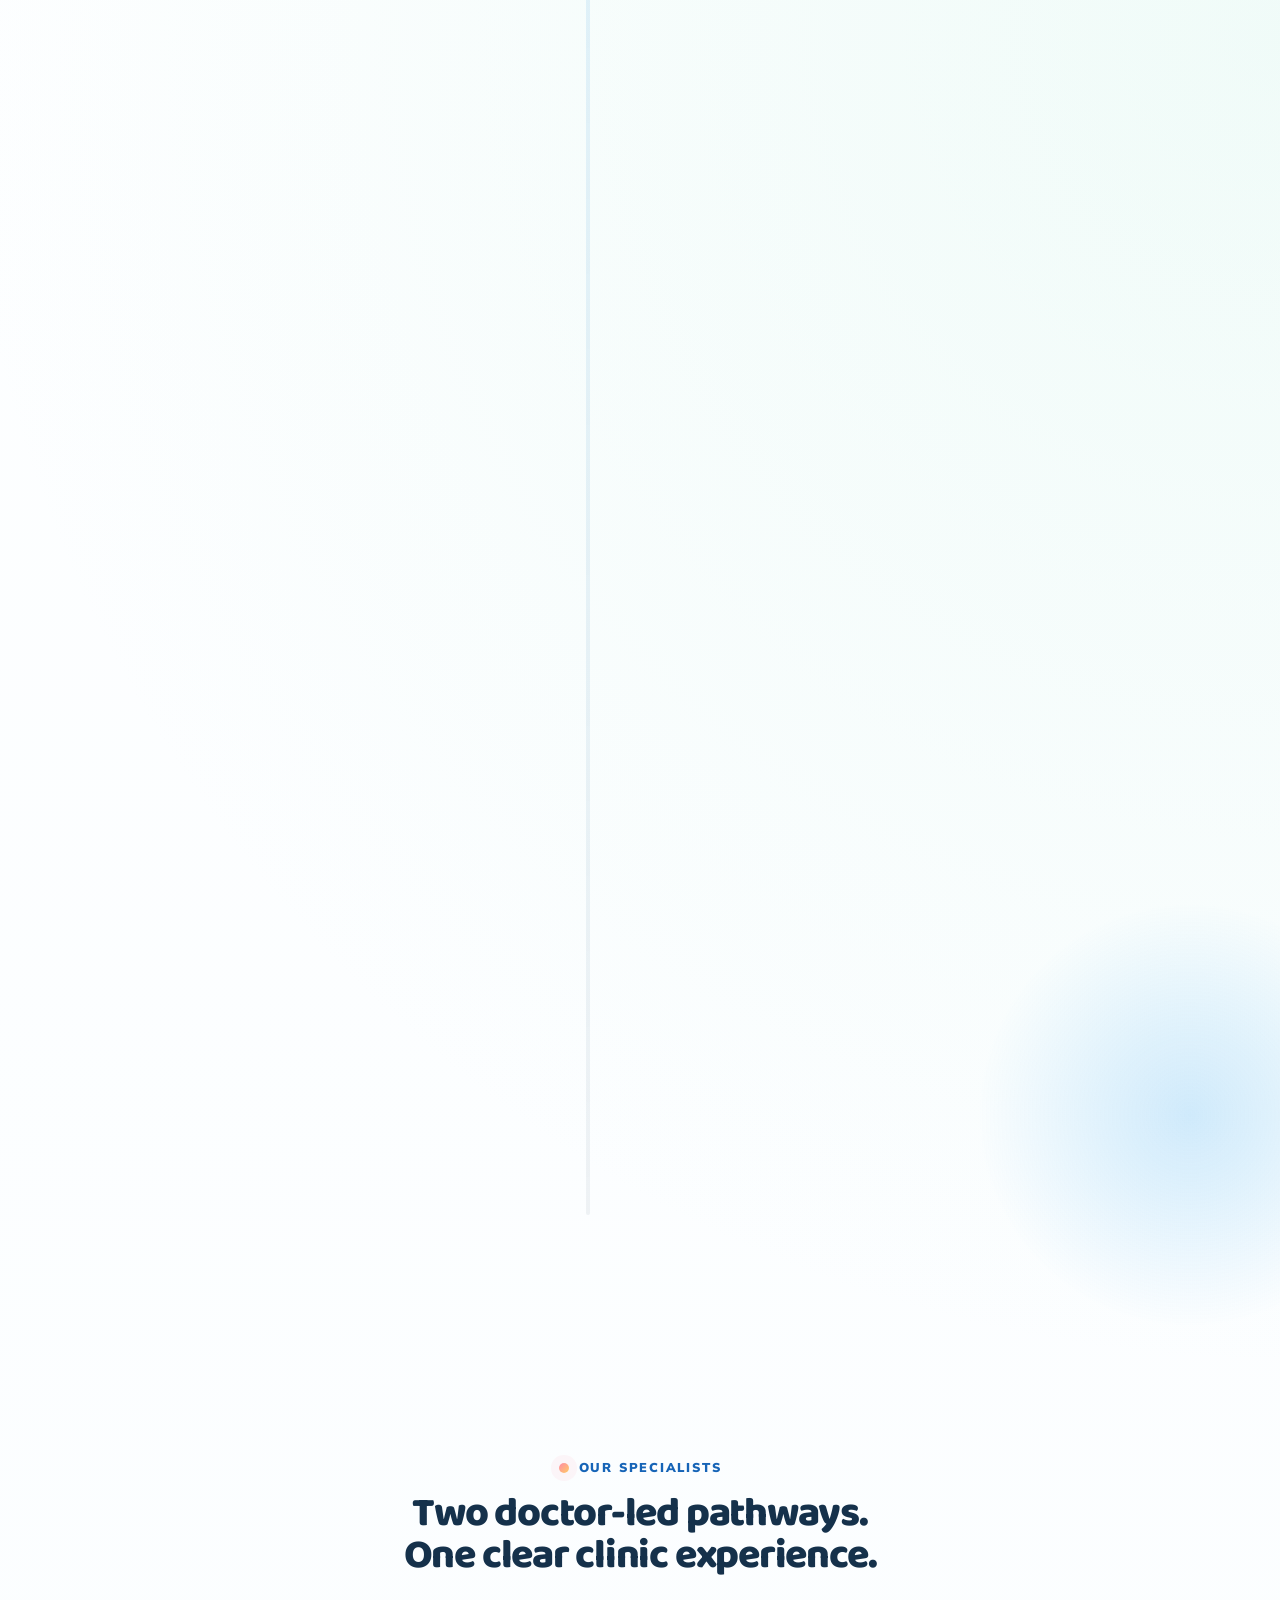
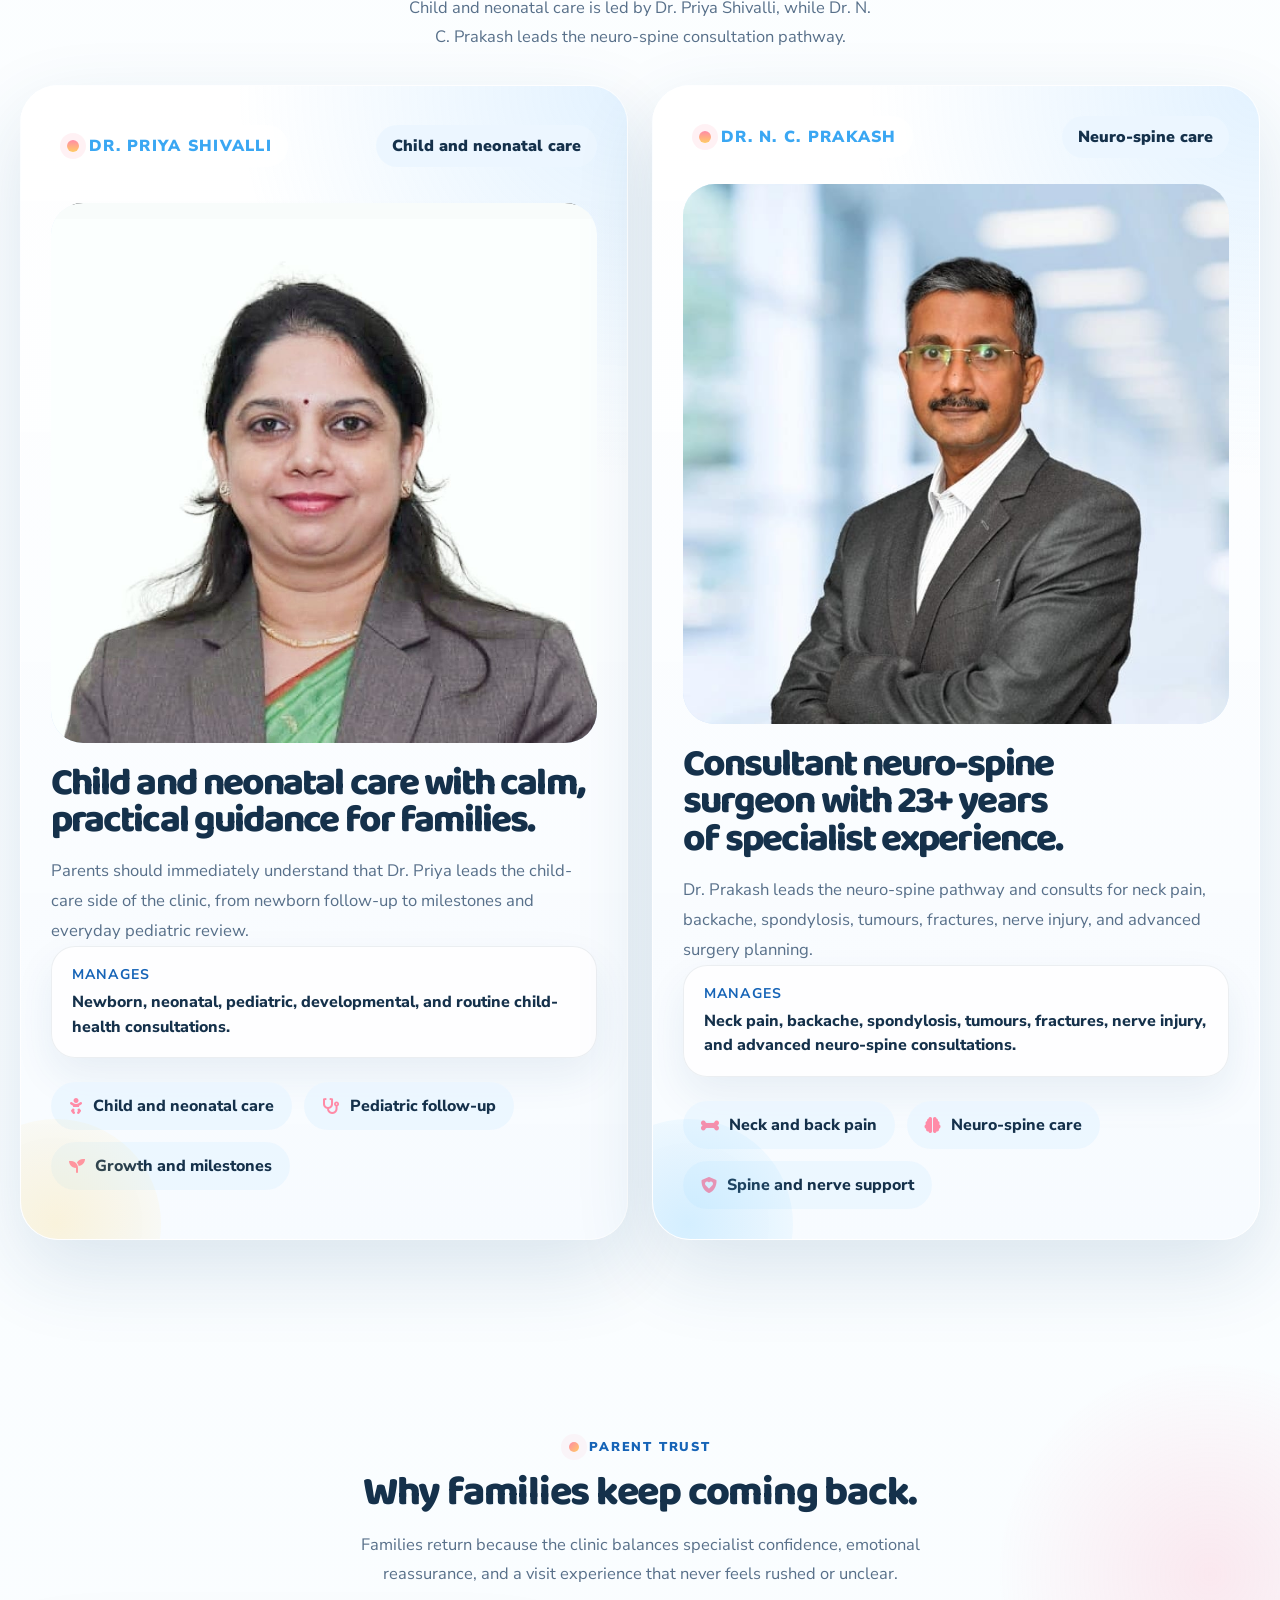
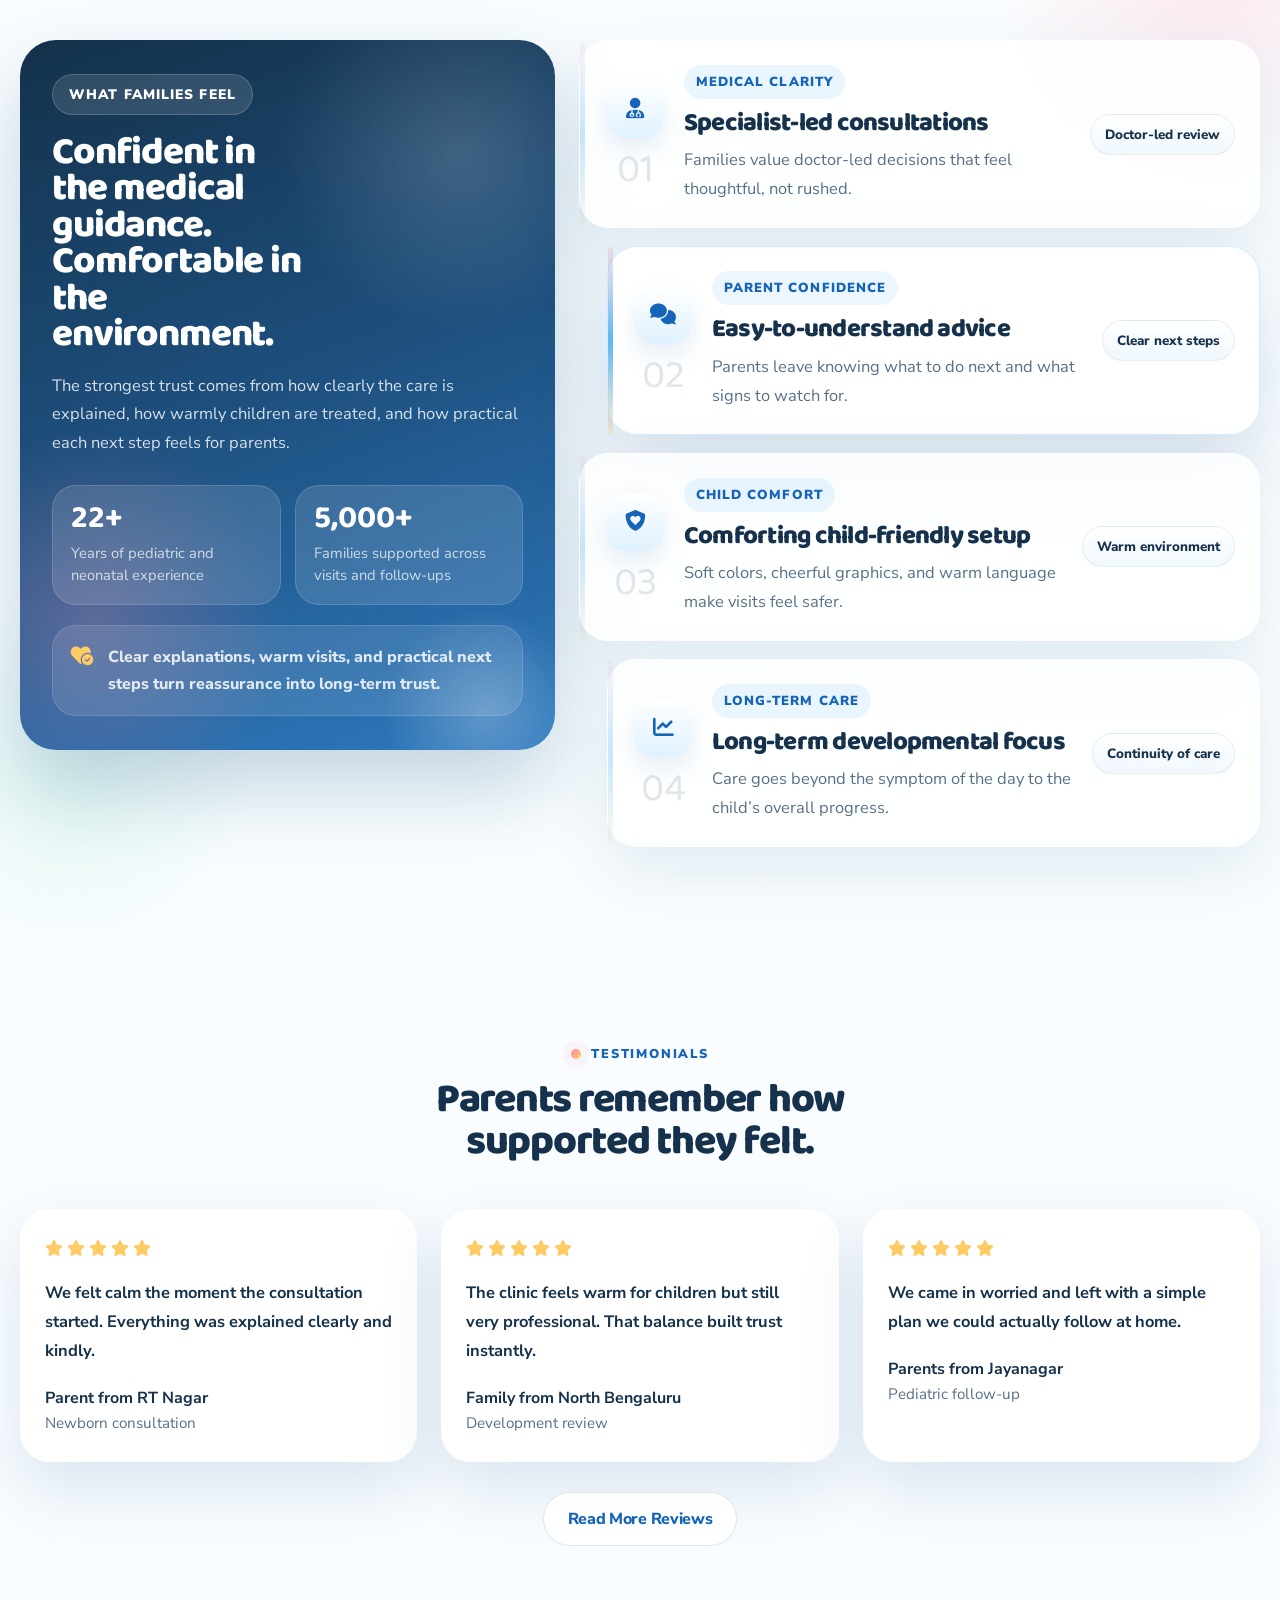
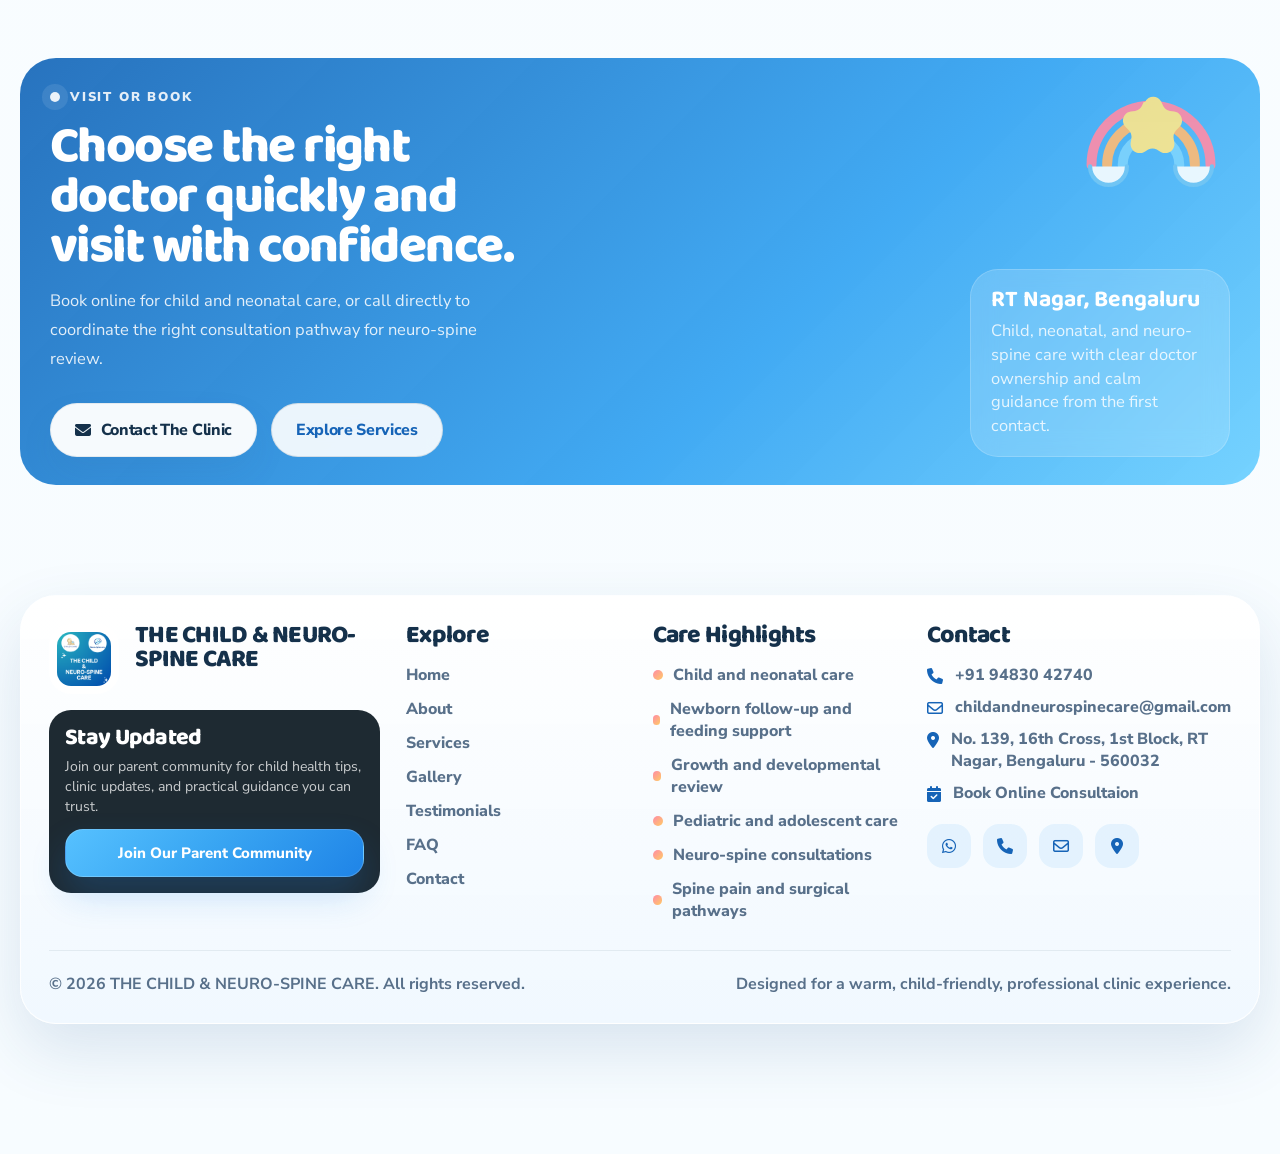
==== commit 144e12cd: "commit" ====
--- a/index.html
+++ b/index.html
@@ -3,23 +3,23 @@
 <head>
   <meta charset="UTF-8">
   <meta name="viewport" content="width=device-width, initial-scale=1.0">
-  <title>THE CHILD &amp; NEURO-SPINE CARE | Child-Friendly Pediatric &amp; Neuro-Spine Clinic in Bengaluru</title>
-  <meta name="description" content="THE CHILD &amp; NEURO-SPINE CARE offers warm pediatric, developmental, and neuro-spine care in RT Nagar, Bengaluru with a child-friendly clinic experience parents can trust.">
-  <meta name="keywords" content="pediatrician Bengaluru, child specialist RT Nagar, neuro-spine care, vaccination, newborn care, Dr Priya Shivalli">
-  <meta name="author" content="Dr. Priya Shivalli">
+  <title>THE CHILD &amp; NEURO-SPINE CARE | Child, Neonatal &amp; Neuro-Spine Care in Bengaluru</title>
+  <meta name="description" content="THE CHILD &amp; NEURO-SPINE CARE brings together Dr Priya Shivalli for child and neonatal care and Dr N. C. Prakash for neuro-spine care in RT Nagar, Bengaluru.">
+  <meta name="keywords" content="pediatrician Bengaluru, neonatal care RT Nagar, neuro-spine surgeon Bengaluru, Dr Priya Shivalli, Dr N C Prakash">
+  <meta name="author" content="Dr. Priya Shivalli and Dr. N. C. Prakash">
   <meta name="robots" content="index, follow">
   <meta property="og:type" content="website">
   <meta property="og:site_name" content="THE CHILD &amp; NEURO-SPINE CARE">
-  <meta property="og:title" content="THE CHILD &amp; NEURO-SPINE CARE | Pediatric &amp; Neuro-Spine Care in Bengaluru">
-  <meta property="og:description" content="A warm, child-friendly, professional clinic for pediatric, developmental, and neuro-spine care in RT Nagar.">
+  <meta property="og:title" content="THE CHILD &amp; NEURO-SPINE CARE | Child, Neonatal &amp; Neuro-Spine Care in Bengaluru">
+  <meta property="og:description" content="Child and neonatal care by Dr Priya Shivalli with neuro-spine care led by Dr N. C. Prakash in RT Nagar.">
   <meta property="og:image" content="assets/img/logo/drpriya/clinic-share-card.png?v=1">
   <meta property="og:image:alt" content="THE CHILD &amp; NEURO-SPINE CARE clinic logo and brand card">
   <meta property="og:image:type" content="image/png">
   <meta property="og:image:width" content="1200">
   <meta property="og:image:height" content="630">
   <meta name="twitter:card" content="summary_large_image">
-  <meta name="twitter:title" content="THE CHILD &amp; NEURO-SPINE CARE | Pediatric &amp; Neuro-Spine Care in Bengaluru">
-  <meta name="twitter:description" content="A warm, child-friendly, professional clinic for pediatric, developmental, and neuro-spine care in RT Nagar.">
+  <meta name="twitter:title" content="THE CHILD &amp; NEURO-SPINE CARE | Child, Neonatal &amp; Neuro-Spine Care in Bengaluru">
+  <meta name="twitter:description" content="Child and neonatal care by Dr Priya Shivalli with neuro-spine care led by Dr N. C. Prakash in RT Nagar.">
   <meta name="twitter:image" content="assets/img/logo/drpriya/clinic-share-card.png?v=1">
   <meta name="twitter:image:alt" content="THE CHILD &amp; NEURO-SPINE CARE clinic logo and brand card">
   <link rel="image_src" href="assets/img/logo/drpriya/clinic-share-card.png?v=1">
@@ -35,7 +35,7 @@
     "@context": "https://schema.org",
     "@type": "MedicalClinic",
     "name": "THE CHILD & NEURO-SPINE CARE",
-    "description": "Premium pediatric, developmental, and neuro-spine clinic in Bengaluru.",
+    "description": "Child, neonatal, and neuro-spine care in Bengaluru led by Dr Priya Shivalli and Dr N. C. Prakash.",
     "telephone": "+919483042740",
     "email": "childandneurospinecare@gmail.com",
     "address": {
@@ -46,7 +46,7 @@
       "postalCode": "560032",
       "addressCountry": "IN"
     },
-    "medicalSpecialty": ["Pediatrics", "Neurology"],
+    "medicalSpecialty": ["Pediatrics", "Neonatal Care", "Neurosurgery", "Spine Surgery"],
     "priceRange": "$$"
   }
   </script>
@@ -63,12 +63,12 @@
         <img class="shape-doodle shape-doodle--loop" src="assets/img/icons/sparkle-loop.svg" alt="" aria-hidden="true" data-parallax="12">
         <div class="page-hero__layout page-hero__layout--home page-hero__layout--split">
           <div class="hero-home-copy" data-reveal>
-            <span class="eyebrow">Trusted Pediatric Clinic In RT Nagar</span>
-            <h1>Gentle pediatric care. Clear guidance for parents.</h1>
-            <p class="lead">Child-friendly newborn, pediatric, developmental, and neuro-spine care with specialist consultations and calm next-step guidance for families.</p>
+            <span class="eyebrow">Trusted Child, Neonatal And Neuro-Spine Care In RT Nagar</span>
+            <h1>Two specialists. One trusted hospital for child and neuro-spine care.</h1>
+            <p class="lead">Dr. Priya Shivalli leads child and neonatal care, while Dr. N. C. Prakash manages neuro-spine care with 23+ years of specialist experience.</p>
 
             <div class="hero-pill-row">
-              <span class="hero-pill"><i class="fa-solid fa-heart"></i> Child-safe atmosphere</span>
+              <span class="hero-pill"><i class="fa-solid fa-baby"></i> Child and neonatal care</span>
               <span class="hero-pill"><i class="fa-solid fa-brain"></i> Neuro-spine expertise</span>
             </div>
 
@@ -80,15 +80,15 @@
             <div class="hero-stat-row">
               <article class="hero-stat">
                 <strong data-count="22" data-count-label="22+">22+</strong>
-                <span>Years of pediatric care</span>
+                <span>Years of child-focused care</span>
+              </article>
+              <article class="hero-stat">
+                <strong data-count="23" data-count-label="23+">23+</strong>
+                <span>Years of neuro-spine expertise</span>
               </article>
               <article class="hero-stat">
                 <strong data-count="5000" data-count-label="5000+">5000+</strong>
-                <span>Families supported</span>
-              </article>
-              <article class="hero-stat">
-                <strong>4.9</strong>
-                <span>Trusted clinic experience</span>
+                <span>Families and patients supported</span>
               </article>
             </div>
           </div>
@@ -123,16 +123,16 @@
       <div class="container">
         <div class="split-layout split-layout--feature">
           <div class="section-copy section-copy--centered" data-reveal>
-            <span class="eyebrow">Why Families Feel At Ease</span>
-            <h2>Compassionate pediatric care grounded in clinical excellence.</h2>
-            <p>The clinic experience is built around what parents need most: a welcoming atmosphere, thoughtful clinical judgment, and guidance that turns anxiety into a clear action plan.</p>
+            <span class="eyebrow">Why Patients Feel At Ease</span>
+            <h2>Two clearly defined specialties under one trusted hospital roof.</h2>
+            <p>The site now makes the care structure explicit: Dr. Priya Shivalli manages child and neonatal care, while Dr. N. C. Prakash leads neuro-spine consultations, review, and treatment planning.</p>
             <ul class="feature-list">
-              <li><i class="fa-solid fa-circle-check"></i><span>Consultations that explain what matters in simple, reassuring language.</span></li>
-              <li><i class="fa-solid fa-circle-check"></i><span>Care that covers growth, development, neurology, and spine concerns in one trusted clinic journey.</span></li>
-              <li><i class="fa-solid fa-circle-check"></i><span>A visual identity and clinic space that already feels familiar before families arrive.</span></li>
+              <li><i class="fa-solid fa-circle-check"></i><span>Dr. Priya handles newborn, neonatal, pediatric, growth, and developmental care with calm parent guidance.</span></li>
+              <li><i class="fa-solid fa-circle-check"></i><span>Dr. Prakash handles neck pain, backache, spondylosis, tumours, fractures, nerve injury, and neuro-spine surgery pathways.</span></li>
+              <li><i class="fa-solid fa-circle-check"></i><span>One location in RT Nagar keeps specialist access simple for families and neuro-spine patients.</span></li>
             </ul>
             <div class="btn-row">
-              <a class="btn btn-outline" href="about.html">Meet Dr. Priya</a>
+              <a class="btn btn-outline" href="about.html">Meet Our Doctors</a>
               <a class="btn btn-secondary" href="services.html">Explore Services</a>
             </div>
           </div>
@@ -154,43 +154,43 @@
       <div class="container">
         <div class="section-header center" data-reveal>
           <span class="eyebrow">Care Pathways</span>
-          <h2>Specialized support for every stage of your child&rsquo;s journey.</h2>
-          <p>Each service is presented in a way that feels easy to understand, visually rich, and immediately relevant to what parents are looking for.</p>
+          <h2>Specialized pathways for children, newborns, and neuro-spine patients.</h2>
+          <p>Services are grouped by the doctor who leads them, so visitors can quickly understand whether they need child and neonatal care or neuro-spine consultation.</p>
         </div>
 
         <div class="grid grid-3">
           <article class="story-card" data-reveal data-tilt>
             <div class="story-card__image">
-              <img src="assets/img/all-images/service/LEVEL-3B-NICU.86ab2c0b34a332ea1157.jpg" alt="Newborn and neonatal care visual" width="560" height="420" loading="lazy">
+              <img src="assets/img/all-images/works/urban-mom-feeding.jpg" alt="Urban mother feeding her baby at home" width="560" height="420" loading="lazy">
             </div>
             <div class="story-card__body">
               <div class="story-icon"><i class="fa-solid fa-baby"></i></div>
-              <h3>Newborn And Early Infant Care</h3>
-              <p>Feeding support, jaundice review, newborn follow-up, and practical guidance for the first weeks at home.</p>
+              <h3>Child And Neonatal Care</h3>
+              <p>Feeding support, jaundice review, newborn follow-up, vaccination planning, and practical pediatric guidance from Dr. Priya.</p>
               <a href="services.html">View newborn services <i class="fa-solid fa-arrow-right"></i></a>
             </div>
           </article>
 
           <article class="story-card" data-reveal data-tilt>
             <div class="story-card__image">
-              <img src="assets/img/all-images/works/young-child-feeding-practices.avif" alt="Child growth and feeding care visual" width="560" height="420" loading="lazy">
+              <img src="assets/img/all-images/works/toddler-height-check.jpg" alt="Toddler height check for growth and milestone review" width="560" height="420" loading="lazy">
             </div>
             <div class="story-card__body">
               <div class="story-icon"><i class="fa-solid fa-seedling"></i></div>
               <h3>Growth, Nutrition, And Milestones</h3>
-              <p>Structured follow-up for weight, height, feeding, behavior, milestones, and healthy development.</p>
+              <p>Structured follow-up for weight, height, feeding, behavior, milestones, and healthy development through childhood.</p>
               <a href="services.html">See growth support <i class="fa-solid fa-arrow-right"></i></a>
             </div>
           </article>
 
           <article class="story-card" data-reveal data-tilt>
             <div class="story-card__image">
-              <img src="assets/img/all-images/works/PICU.avif" alt="Pediatric neurology and specialist care visual" width="560" height="420" loading="lazy">
+              <img src="assets/img/all-images/drprakash/dr nc prakash.jpeg" alt="Dr. N. C. Prakash consultant neuro-spine surgeon portrait" width="560" height="420" loading="lazy">
             </div>
             <div class="story-card__body">
               <div class="story-icon"><i class="fa-solid fa-brain"></i></div>
-              <h3>Neurology And Neuro-Spine Review</h3>
-              <p>Support for developmental concerns, headaches, seizures, posture issues, movement patterns, and long-term review.</p>
+              <h3>Neuro-Spine Consultation And Surgery Pathways</h3>
+              <p>Evaluation for neck pain, backache, cervical and lumbar spondylosis, tumours, fractures, nerve injury, and stroke or epilepsy surgery pathways.</p>
               <a href="services.html">Explore specialist care <i class="fa-solid fa-arrow-right"></i></a>
             </div>
           </article>
@@ -202,8 +202,8 @@
       <div class="container">
         <div class="section-header center" data-reveal>
           <span class="eyebrow">Why Choose Us</span>
-          <h2>A center of care built around clarity, continuity, and comfort.</h2>
-          <p>Inspired by the strongest conversion patterns from the reference site, this section explains why families can trust the clinic before they even make the first call.</p>
+          <h2>A care center that separates responsibilities clearly and communicates them well.</h2>
+          <p>Visitors should immediately know which doctor leads which specialty, how to contact them, and what kind of consultation is available at the RT Nagar location.</p>
         </div>
 
         <div class="why-layout">
@@ -212,31 +212,31 @@
               <img src="assets/img/all-images/drpriya/WhatsApp Image 2026-04-08 at 11.04.37.jpeg" alt="THE CHILD &amp; NEURO-SPINE CARE clinic exterior" width="760" height="620" loading="lazy">
             </div>
             <div class="why-layout__badge">
-              <strong>Family-first care</strong>
-              <span>Designed to reduce anxiety from the first screen to the final follow-up.</span>
+              <strong>Two-specialty care</strong>
+              <span>Designed to make child, neonatal, and neuro-spine consultations easy to understand and book.</span>
             </div>
           </div>
 
           <div class="why-layout__cards">
             <article class="trust-card trust-card--mini" data-reveal>
               <div class="trust-icon"><i class="fa-solid fa-user-doctor"></i></div>
-              <h3>Doctor-led decisions</h3>
-              <p>Families receive thoughtful review, not rushed generic advice.</p>
+              <h3>Specialist-led decisions</h3>
+              <p>Both child care and neuro-spine consultations are clearly mapped to the doctor managing that pathway.</p>
             </article>
             <article class="trust-card trust-card--mini" data-reveal>
               <div class="trust-icon"><i class="fa-solid fa-shield-heart"></i></div>
-              <h3>Child-safe environment</h3>
-              <p>Soft visuals and a welcoming setup make children more comfortable.</p>
+              <h3>Child-friendly environment</h3>
+              <p>Dr. Priya&rsquo;s pediatric and neonatal pathway keeps the experience reassuring for parents and children.</p>
             </article>
             <article class="trust-card trust-card--mini" data-reveal>
               <div class="trust-icon"><i class="fa-solid fa-clipboard-check"></i></div>
               <h3>Structured follow-up</h3>
-              <p>Parents leave with clear next steps on growth, treatment, and review.</p>
+              <p>Patients leave with clear next steps on treatment, review timing, and which specialty handles the concern.</p>
             </article>
             <article class="trust-card trust-card--mini" data-reveal>
               <div class="trust-icon"><i class="fa-solid fa-comments"></i></div>
-              <h3>Parent guidance</h3>
-              <p>Care plans are explained simply so families can act with confidence.</p>
+              <h3>Visible neuro-spine access</h3>
+              <p>Dr. Prakash&rsquo;s timings and direct appointment number are visible, not hidden inside general clinic copy.</p>
             </article>
           </div>
         </div>
@@ -247,8 +247,8 @@
       <div class="container">
         <div class="section-header center process-section__intro" data-reveal>
           <span class="eyebrow">How It Works</span>
-          <h2>A simple care journey parents can understand immediately.</h2>
-          <p>From first concern to long-term follow-up, every step is explained in a way that feels calm, structured, and easy for families to act on.</p>
+          <h2>A simple care journey families and patients can understand immediately.</h2>
+          <p>From first concern to long-term follow-up, each pathway is explained in a way that feels calm, structured, and easy to act on.</p>
           <div class="process-intro-pills">
             <span><i class="fa-solid fa-user-doctor"></i> Doctor-led at every step</span>
             <span><i class="fa-solid fa-comments"></i> Clear language for parents</span>
@@ -293,8 +293,8 @@
               <div class="process-stage__icon"><i class="fa-solid fa-stethoscope"></i></div>
               <div class="process-stage__body">
                 <span class="process-stage__eyebrow">Step One</span>
-                <h3>Child assessment</h3>
-                <p>We start with symptoms, growth, developmental context, and the parent&rsquo;s main concern.</p>
+                <h3>Doctor assessment</h3>
+                <p>We start with symptoms, history, scans or reports, developmental context, and the main concern.</p>
                 <div class="process-stage__chips">
                   <span>Symptoms</span>
                   <span>History</span>
@@ -307,8 +307,8 @@
                     <img src="assets/img/process-web/assessment.jpg" alt="Pediatric doctor assessing a child" width="320" height="220" loading="lazy">
                   </div>
                   <div>
-                    <strong>What parents get</strong>
-                    <span>A doctor who listens first and builds the visit around the child&rsquo;s real context.</span>
+                    <strong>What patients get</strong>
+                    <span>A doctor who listens first and builds the visit around the patient&rsquo;s real context.</span>
                   </div>
                 </div>
               </div>
@@ -398,24 +398,66 @@
 
     <section class="section section--tight">
       <div class="container">
-        <div class="expert-feature" data-reveal>
-          <div class="expert-feature__photo">
-            <img class="expert-feature__portrait" src="assets/img/all-images/drpriya/dr-priya-portrait.jpeg" alt="Dr. Priya Shivalli" width="460" height="540" loading="lazy">
-          </div>
-          <div class="expert-feature__copy">
-            <span class="eyebrow">Meet Our Expert</span>
-            <h2>Experienced pediatric care with a reassuring consultation style.</h2>
-            <p>Like the reference site, this section puts the doctor forward as the clearest source of trust. It highlights expertise, parent confidence, and the child-friendly way the clinic communicates care.</p>
-            <div class="expert-highlights">
-              <span><i class="fa-solid fa-award"></i> Award-recognized doctor</span>
-              <span><i class="fa-solid fa-baby"></i> Newborn to adolescent care</span>
-              <span><i class="fa-solid fa-brain"></i> Pediatric neurology and neuro-spine focus</span>
-            </div>
-            <div class="btn-row">
-              <a class="btn btn-primary" href="about.html">Read Doctor Profile</a>
-              <a class="btn btn-secondary" href="contact.html">Book Online Consultaion</a>
-            </div>
-          </div>
+        <div class="section-header center doctor-showcase-intro" data-reveal>
+          <span class="eyebrow">Our Specialists</span>
+          <h2>Two doctor-led pathways. One clear clinic experience.</h2>
+          <p>Child and neonatal care is led by Dr. Priya Shivalli, while Dr. N. C. Prakash leads the neuro-spine consultation pathway.</p>
+        </div>
+
+        <div class="doctor-showcase-grid">
+          <article class="doctor-showcase-card doctor-showcase-card--child" data-reveal>
+            <div class="doctor-showcase-card__top">
+              <span class="doctor-showcase-card__doctor"><span class="doctor-showcase-card__dot"></span>Dr. Priya Shivalli</span>
+              <span class="doctor-showcase-card__tag">Child and neonatal care</span>
+            </div>
+
+            <div class="doctor-showcase-card__main">
+              <div class="doctor-showcase-card__portrait">
+                <img src="assets/img/all-images/drpriya/dr-priya-portrait.jpeg" alt="Dr. Priya Shivalli portrait" width="460" height="540" loading="lazy">
+              </div>
+
+              <div class="doctor-showcase-card__content">
+                <h2>Child and neonatal care with calm, practical guidance for families.</h2>
+                <p>Parents should immediately understand that Dr. Priya leads the child-care side of the clinic, from newborn follow-up to milestones and everyday pediatric review.</p>
+                <div class="doctor-showcase-card__visual-note">
+                  <strong>Manages</strong>
+                  <span>Newborn, neonatal, pediatric, developmental, and routine child-health consultations.</span>
+                </div>
+                <div class="doctor-showcase-card__chips">
+                  <span><i class="fa-solid fa-baby"></i> Child and neonatal care</span>
+                  <span><i class="fa-solid fa-stethoscope"></i> Pediatric follow-up</span>
+                  <span><i class="fa-solid fa-seedling"></i> Growth and milestones</span>
+                </div>
+              </div>
+            </div>
+          </article>
+
+          <article class="doctor-showcase-card doctor-showcase-card--spine" data-reveal>
+            <div class="doctor-showcase-card__top">
+              <span class="doctor-showcase-card__doctor"><span class="doctor-showcase-card__dot"></span>Dr. N. C. Prakash</span>
+              <span class="doctor-showcase-card__tag">Neuro-spine care</span>
+            </div>
+
+            <div class="doctor-showcase-card__main">
+              <div class="doctor-showcase-card__portrait">
+                <img src="assets/img/all-images/drprakash/dr nc prakash.jpeg" alt="Dr. N. C. Prakash consultant neuro-spine surgeon portrait" width="460" height="540" loading="lazy">
+              </div>
+
+              <div class="doctor-showcase-card__content">
+                <h2>Consultant neuro-spine surgeon with 23+ years of specialist experience.</h2>
+                <p>Dr. Prakash leads the neuro-spine pathway and consults for neck pain, backache, spondylosis, tumours, fractures, nerve injury, and advanced surgery planning.</p>
+                <div class="doctor-showcase-card__visual-note">
+                  <strong>Manages</strong>
+                  <span>Neck pain, backache, spondylosis, tumours, fractures, nerve injury, and advanced neuro-spine consultations.</span>
+                </div>
+                <div class="doctor-showcase-card__chips">
+                  <span><i class="fa-solid fa-bone"></i> Neck and back pain</span>
+                  <span><i class="fa-solid fa-brain"></i> Neuro-spine care</span>
+                  <span><i class="fa-solid fa-shield-heart"></i> Spine and nerve support</span>
+                </div>
+              </div>
+            </div>
+          </article>
         </div>
       </div>
     </section>
@@ -558,9 +600,9 @@
           <img class="cta-doodle" src="assets/img/icons/care-rainbow.svg" alt="" aria-hidden="true">
           <div class="cta-grid">
             <div class="cta-copy">
-              <span class="eyebrow eyebrow--light">Book Online Consultaion</span>
-              <h2>Give your child expert care in a clinic that already feels welcoming.</h2>
-              <p>Book online, call directly, or message on WhatsApp to choose the right consultation quickly.</p>
+              <span class="eyebrow eyebrow--light">Visit Or Book</span>
+              <h2>Choose the right doctor quickly and visit with confidence.</h2>
+              <p>Book online for child and neonatal care, or call directly to coordinate the right consultation pathway for neuro-spine review.</p>
               <div class="btn-row">
                 <a class="btn btn-secondary" href="contact.html"><i class="fa-solid fa-envelope"></i> Contact The Clinic</a>
                 <a class="btn btn-outline" href="services.html">Explore Services</a>
@@ -568,7 +610,7 @@
             </div>
             <div class="cta-card">
               <strong>RT Nagar, Bengaluru</strong>
-              <p>Child-friendly pediatric and neuro-spine care with calm guidance for every family.</p>
+              <p>Child, neonatal, and neuro-spine care with clear doctor ownership and calm guidance from the first contact.</p>
             </div>
           </div>
         </div>
--- a/assets/css/styles.css
+++ b/assets/css/styles.css
@@ -494,23 +494,24 @@
 .brand-link {
   display: inline-flex;
   align-items: center;
-  gap: 10px;
+  gap: 12px;
   min-width: 0;
 }
 
 .brand-icons {
   display: flex;
   align-items: center;
-  gap: 8px;
+  gap: 10px;
 }
 
 .brand-icon {
   display: block;
-  width: 52px;
-  height: 52px;
+  width: 56px;
+  height: 56px;
   border-radius: 14px;
   overflow: hidden;
   flex: 0 0 auto;
+  box-shadow: 0 10px 24px rgba(37, 88, 141, 0.1);
 }
 
 .brand-icon img {
@@ -529,9 +530,10 @@
   display: block;
   color: var(--ink);
   font-family: "Baloo 2", sans-serif;
-  font-size: 1.12rem;
+  font-size: 1.16rem;
   font-weight: 800;
-  line-height: 0.92;
+  line-height: 0.98;
+  letter-spacing: -0.01em;
 }
 
 .brand-subtitle {
@@ -568,20 +570,27 @@
 .nav-actions {
   display: inline-flex;
   align-items: center;
-  gap: 8px;
+  gap: 10px;
 }
 
 .nav-pill {
   display: inline-flex;
   align-items: center;
   gap: 8px;
-  padding: 9px 12px;
+  min-height: 44px;
+  padding: 0 16px;
   border-radius: 999px;
-  background: rgba(255, 139, 167, 0.12);
-  color: var(--secondary);
+  background: linear-gradient(135deg, #ff7f95 0%, #ff5f7a 100%);
+  color: #fff;
   font-size: 0.88rem;
   font-weight: 800;
   white-space: nowrap;
+  box-shadow: 0 16px 28px rgba(255, 95, 122, 0.28);
+}
+
+.nav-pill:hover {
+  transform: translateY(-2px);
+  box-shadow: 0 22px 34px rgba(255, 95, 122, 0.34);
 }
 
 .nav-cta {
@@ -801,6 +810,7 @@
   color: var(--ink);
   font-size: clamp(2.45rem, 3.9vw, 4.2rem);
   line-height: 0.96;
+  text-wrap: balance;
 }
 
 .hero-home-copy .lead {
@@ -1280,6 +1290,7 @@
 }
 
 .image-frame img {
+  display: block;
   width: 100%;
   height: 100%;
   object-fit: cover;
@@ -1309,7 +1320,7 @@
 }
 
 .image-frame--feature {
-  min-height: 520px;
+  aspect-ratio: 760 / 620;
 }
 
 .floating-note {
@@ -2195,6 +2206,15 @@
   object-fit: cover;
 }
 
+.story-card__image--doctor {
+  aspect-ratio: 1.2 / 0.98;
+  background: linear-gradient(180deg, rgba(229, 243, 255, 0.94), rgba(207, 228, 248, 0.98));
+}
+
+.story-card__image-doctor {
+  object-position: center 12%;
+}
+
 .story-card__body {
   padding: 24px 24px 28px;
 }
@@ -2270,6 +2290,33 @@
   padding: 14px 16px;
   border-radius: 18px;
   background: rgba(237, 247, 255, 0.86);
+  font-weight: 800;
+  color: var(--ink);
+}
+
+.service-panel__gallery {
+  display: grid;
+  grid-template-columns: repeat(2, minmax(0, 1fr));
+  gap: 14px;
+  margin-top: 18px;
+}
+
+.service-panel__media {
+  overflow: hidden;
+  border-radius: 20px;
+  background: rgba(237, 247, 255, 0.82);
+  box-shadow: 0 18px 34px rgba(51, 108, 168, 0.12);
+}
+
+.service-panel__media img {
+  display: block;
+  width: 100%;
+  aspect-ratio: 1.15 / 0.8;
+  object-fit: cover;
+}
+
+.service-panel__media figcaption {
+  padding: 12px 14px 14px;
   font-weight: 800;
   color: var(--ink);
 }
@@ -2342,6 +2389,7 @@
 }
 
 .mini-mosaic img {
+  display: block;
   width: 100%;
   aspect-ratio: 1 / 0.95;
   object-fit: cover;
@@ -2622,10 +2670,6 @@
   gap: 20px;
 }
 
-.contact-quick-grid .contact-card:nth-child(3) {
-  grid-column: 1 / -1;
-}
-
 .contact-card--location {
   min-height: 220px;
 }
@@ -2742,6 +2786,367 @@
   background: rgba(18, 46, 70, 0.7);
   color: #fff;
   backdrop-filter: blur(14px);
+}
+
+.mini-mosaic__cell {
+  position: relative;
+  overflow: hidden;
+  border-radius: 24px;
+}
+
+.mini-mosaic__cell img {
+  border-radius: 0;
+}
+
+.mini-mosaic--doctors .mini-mosaic__cell--priya::before {
+  content: "";
+  position: absolute;
+  left: 0;
+  right: 0;
+  top: 0;
+  height: 16px;
+  background: #f8fcfb;
+  z-index: 2;
+}
+
+.mini-mosaic--doctors .mini-mosaic__cell--priya img {
+  object-position: center 28%;
+  transform: scale(1.06);
+  transform-origin: center top;
+  background: #f8fcfb;
+}
+
+.mini-mosaic--doctors .mini-mosaic__cell--prakash img {
+  object-fit: cover;
+  object-position: center 16%;
+  background: linear-gradient(180deg, rgba(226, 242, 255, 0.82), rgba(206, 230, 255, 0.96));
+}
+
+.doctor-duo-grid,
+.doctor-profile-grid {
+  display: grid;
+  gap: 24px;
+}
+
+.doctor-duo-grid {
+  grid-template-columns: repeat(2, minmax(0, 1fr));
+}
+
+.doctor-card-spotlight,
+.doctor-profile-card {
+  display: grid;
+  gap: 24px;
+  padding: 28px;
+  border-radius: 34px;
+  background: rgba(255, 255, 255, 0.92);
+  border: 1px solid rgba(255, 255, 255, 0.84);
+  box-shadow: var(--shadow-lg);
+}
+
+.doctor-card-spotlight {
+  grid-template-columns: minmax(220px, 0.88fr) minmax(0, 1.12fr);
+  align-items: center;
+}
+
+.doctor-card-spotlight--secondary {
+  background:
+    radial-gradient(circle at top right, rgba(85, 194, 240, 0.16), transparent 28%),
+    rgba(255, 255, 255, 0.94);
+}
+
+.doctor-card-spotlight__media,
+.doctor-profile-card__media {
+  position: relative;
+  overflow: hidden;
+  border-radius: 28px;
+  min-height: 320px;
+  background: linear-gradient(180deg, rgba(225, 240, 255, 0.82), rgba(204, 227, 247, 0.96));
+}
+
+.doctor-profile-card:first-child .doctor-profile-card__media::before {
+  content: "";
+  position: absolute;
+  left: 0;
+  right: 0;
+  top: 0;
+  height: 14px;
+  background: #f8fcfb;
+  z-index: 3;
+}
+
+.doctor-card-spotlight__media img,
+.doctor-profile-card__media img {
+  width: 100%;
+  height: 100%;
+  object-fit: cover;
+}
+
+.doctor-profile-card:first-child .doctor-profile-card__media img {
+  object-position: center 24%;
+  transform: scale(1.04);
+  transform-origin: center top;
+}
+
+.doctor-card-spotlight--secondary .doctor-card-spotlight__media img,
+.doctor-profile-card--secondary .doctor-profile-card__media img {
+  object-position: center 14%;
+}
+
+.doctor-card-spotlight__body h2,
+.doctor-profile-card__body h2 {
+  margin-top: 14px;
+  width: min(100%, 18ch);
+  max-width: none;
+}
+
+.doctor-card-spotlight__body p,
+.doctor-profile-card__body p {
+  margin-top: 16px;
+}
+
+.doctor-profile-grid {
+  grid-template-columns: 1fr;
+}
+
+.doctor-profile-card {
+  grid-template-columns: minmax(300px, 0.84fr) minmax(0, 1.16fr);
+  align-items: center;
+}
+
+.doctor-profile-card--secondary {
+  background:
+    radial-gradient(circle at top right, rgba(85, 194, 240, 0.16), transparent 28%),
+    rgba(255, 255, 255, 0.94);
+}
+
+.doctor-profile-card__meta {
+  display: flex;
+  flex-wrap: wrap;
+  gap: 12px;
+  margin-top: 22px;
+}
+
+.doctor-profile-card__meta span {
+  display: inline-flex;
+  align-items: center;
+  gap: 10px;
+  padding: 12px 16px;
+  border-radius: 999px;
+  background: rgba(237, 247, 255, 0.9);
+  color: var(--ink);
+  font-weight: 800;
+}
+
+.doctor-profile-card__meta i {
+  color: var(--secondary);
+}
+
+.doctor-showcase-intro {
+  margin-bottom: 34px;
+  padding-top: 28px;
+}
+
+.doctor-showcase-grid {
+  display: grid;
+  grid-template-columns: repeat(2, minmax(0, 1fr));
+  gap: 24px;
+  align-items: stretch;
+}
+
+.doctor-showcase-card {
+  position: relative;
+  overflow: hidden;
+  display: grid;
+  padding: 30px;
+  border-radius: 38px;
+  background:
+    radial-gradient(circle at top right, rgba(116, 191, 255, 0.2), transparent 30%),
+    linear-gradient(180deg, rgba(255, 255, 255, 0.96), rgba(247, 251, 255, 0.98));
+  border: 1px solid rgba(255, 255, 255, 0.84);
+  box-shadow: 0 30px 80px rgba(29, 87, 138, 0.14);
+}
+
+.doctor-showcase-card::before {
+  content: "";
+  position: absolute;
+  inset: auto auto -90px -70px;
+  width: 210px;
+  height: 210px;
+  border-radius: 50%;
+  background: radial-gradient(circle, rgba(255, 214, 107, 0.24), rgba(255, 214, 107, 0));
+  pointer-events: none;
+}
+
+.doctor-showcase-card--spine::before {
+  background: radial-gradient(circle, rgba(86, 193, 255, 0.22), rgba(86, 193, 255, 0));
+}
+
+.doctor-showcase-card__top {
+  display: flex;
+  flex-wrap: wrap;
+  align-items: center;
+  justify-content: space-between;
+  gap: 14px;
+}
+
+.doctor-showcase-card__doctor,
+.doctor-showcase-card__tag {
+  display: inline-flex;
+  align-items: center;
+  gap: 10px;
+  min-height: 42px;
+  padding: 0 16px;
+  border-radius: 999px;
+  font-weight: 900;
+}
+
+.doctor-showcase-card__doctor {
+  color: var(--primary);
+  letter-spacing: 0.08em;
+  text-transform: uppercase;
+  background: rgba(255, 255, 255, 0.82);
+}
+
+.doctor-showcase-card__tag {
+  color: var(--ink);
+  background: rgba(237, 247, 255, 0.96);
+}
+
+.doctor-showcase-card__dot {
+  width: 12px;
+  height: 12px;
+  border-radius: 50%;
+  background: linear-gradient(180deg, #ff8ba7, #ffcb65);
+  box-shadow: 0 0 0 7px rgba(255, 139, 167, 0.12);
+}
+
+.doctor-showcase-card__main {
+  display: grid;
+  grid-template-columns: 1fr;
+  gap: 22px;
+  margin-top: 26px;
+  align-content: start;
+  justify-items: stretch;
+}
+
+.doctor-showcase-card__portrait {
+  position: relative;
+  overflow: hidden;
+  width: 100%;
+  height: 540px;
+  border-radius: 32px;
+  background:
+    linear-gradient(180deg, rgba(229, 243, 255, 0.94), rgba(207, 228, 248, 0.98));
+  justify-self: stretch;
+}
+
+.doctor-showcase-card__portrait::after {
+  content: "";
+  position: absolute;
+  inset: auto 18px 14px 18px;
+  height: 70px;
+  border-radius: 24px;
+  background: rgba(173, 208, 241, 0.48);
+  z-index: 1;
+}
+
+.doctor-showcase-card--child .doctor-showcase-card__portrait::before {
+  content: "";
+  position: absolute;
+  left: 0;
+  right: 0;
+  top: 0;
+  height: 16px;
+  background: #f8fcfb;
+  z-index: 3;
+}
+
+.doctor-showcase-card__portrait img {
+  position: relative;
+  z-index: 2;
+  width: 100%;
+  height: 100%;
+  object-fit: cover;
+}
+
+.doctor-showcase-card--child .doctor-showcase-card__portrait img {
+  object-position: center 30%;
+  transform: scale(1.08);
+  transform-origin: center top;
+}
+
+.doctor-showcase-card--spine .doctor-showcase-card__portrait img {
+  object-position: center 12%;
+}
+
+.doctor-showcase-card__visual-note {
+  display: grid;
+  gap: 6px;
+  width: 100%;
+  padding: 18px 20px;
+  border-radius: 24px;
+  background: rgba(255, 255, 255, 0.88);
+  border: 1px solid rgba(21, 49, 75, 0.08);
+  box-shadow: 0 18px 40px rgba(26, 79, 127, 0.08);
+}
+
+.doctor-showcase-card__visual-note strong {
+  color: var(--primary-dark);
+  font-size: 0.88rem;
+  letter-spacing: 0.08em;
+  text-transform: uppercase;
+}
+
+.doctor-showcase-card__visual-note span {
+  color: var(--ink);
+  font-weight: 800;
+  line-height: 1.55;
+}
+
+.doctor-showcase-card__content h2 {
+  margin: 0;
+  max-width: none;
+  font-size: clamp(2rem, 3vw, 3.2rem);
+  line-height: 0.98;
+  letter-spacing: -0.05em;
+  text-wrap: balance;
+}
+
+.doctor-showcase-card__content {
+  width: 100%;
+  justify-self: stretch;
+}
+
+.doctor-showcase-card__content p {
+  margin-top: 16px;
+  max-width: none;
+  font-size: 1.04rem;
+  line-height: 1.8;
+}
+
+.doctor-showcase-card__chips {
+  display: flex;
+  flex-wrap: wrap;
+  gap: 12px;
+  margin-top: 24px;
+  align-items: center;
+  width: 100%;
+}
+
+.doctor-showcase-card__chips span {
+  display: inline-flex;
+  align-items: center;
+  gap: 10px;
+  min-height: 48px;
+  padding: 0 18px;
+  border-radius: 999px;
+  background: rgba(237, 247, 255, 0.96);
+  color: var(--ink);
+  font-weight: 800;
+}
+
+.doctor-showcase-card__chips i {
+  color: var(--secondary);
 }
 
 .cta-band {
@@ -3289,6 +3694,10 @@
     display: none;
   }
 
+  .nav-cta {
+    display: none;
+  }
+
   .nav-toggle {
     display: grid;
     place-items: center;
@@ -3393,6 +3802,10 @@
     grid-template-columns: 1fr;
   }
 
+  .service-panel__gallery {
+    grid-template-columns: 1fr;
+  }
+
   .page-hero__layout {
     padding: 34px 24px;
   }
@@ -3408,10 +3821,48 @@
 
   .hero-home-copy {
     padding: 8px 0 0;
+    text-align: center;
+    align-items: center;
   }
 
   .hero-home-media {
     min-height: 520px;
+  }
+
+  .hero-home-copy .eyebrow,
+  .page-hero__copy .eyebrow {
+    justify-content: center;
+  }
+
+  .hero-home-copy .eyebrow {
+    max-width: 26ch;
+    text-align: center;
+    line-height: 1.4;
+  }
+
+  .hero-home-copy h1,
+  .hero-home-copy .lead,
+  .page-hero__copy,
+  .page-hero__copy .lead {
+    text-align: center;
+  }
+
+  .hero-home-copy h1,
+  .hero-home-copy .lead,
+  .page-hero__copy h1,
+  .page-hero__copy .lead {
+    margin-left: auto;
+    margin-right: auto;
+  }
+
+  .hero-pill-row,
+  .page-breadcrumbs {
+    justify-content: center;
+  }
+
+  .page-breadcrumbs {
+    margin-left: auto;
+    margin-right: auto;
   }
 
   .page-hero__art {
@@ -3488,6 +3939,28 @@
     min-height: 360px;
   }
 
+  .doctor-showcase-grid {
+    grid-template-columns: 1fr;
+  }
+
+  .doctor-showcase-card__main {
+    gap: 20px;
+  }
+
+  .doctor-showcase-card__content h2,
+  .doctor-showcase-card__content p {
+    max-width: none;
+  }
+
+  .doctor-duo-grid {
+    grid-template-columns: 1fr;
+  }
+
+  .doctor-card-spotlight,
+  .doctor-profile-card {
+    grid-template-columns: 1fr;
+  }
+
   .process-journey__timeline {
     padding-left: 58px;
   }
@@ -3533,10 +4006,6 @@
 
   .contact-quick-grid {
     grid-template-columns: 1fr;
-  }
-
-  .contact-quick-grid .contact-card:nth-child(3) {
-    grid-column: auto;
   }
 
   .contact-hero-card {
@@ -3648,7 +4117,7 @@
   }
 
   .hero-home-copy h1 {
-    max-width: 11ch;
+    max-width: 12ch;
     font-size: clamp(2.8rem, 12vw, 4.6rem);
   }
 
@@ -3751,6 +4220,9 @@
   .service-panel,
   .faq-note-card,
   .hours-card,
+  .doctor-showcase-card,
+  .doctor-card-spotlight,
+  .doctor-profile-card,
   .contact-form,
   .footer-panel,
   .cta-panel {
@@ -3790,7 +4262,30 @@
     font-size: clamp(1.75rem, 8vw, 2.45rem);
   }
 
+  .doctor-showcase-card__top {
+    flex-direction: column;
+    align-items: center;
+  }
+
+  .doctor-showcase-card__portrait {
+    width: 100%;
+    height: 480px;
+  }
+
+  .doctor-showcase-card__content {
+    width: 100%;
+  }
+
+  .doctor-showcase-card__content h2 {
+    font-size: clamp(2rem, 8vw, 3.2rem);
+  }
+
   .contact-hero-card__chips span {
+    width: 100%;
+    justify-content: center;
+  }
+
+  .doctor-profile-card__meta span {
     width: 100%;
     justify-content: center;
   }
@@ -3945,7 +4440,7 @@
   }
 
   .brand-title {
-    font-size: 0.92rem;
+    font-size: 0.9rem;
     line-height: 1.02;
     letter-spacing: -0.02em;
   }
@@ -4019,8 +4514,9 @@
   }
 
   .hero-home-copy h1 {
-    max-width: 10ch;
+    max-width: 12ch;
     font-size: clamp(2.2rem, 11vw, 3.4rem);
+    line-height: 0.98;
   }
 
   .hero-home-copy .lead,
@@ -4052,7 +4548,8 @@
 
   .service-panel__head,
   .faq-note-card--image,
-  .footer-brand {
+  .footer-brand,
+  .doctor-profile-card__meta {
     flex-direction: column;
     align-items: flex-start;
   }
@@ -4069,7 +4566,9 @@
 
   .contact-hero-card__chips span,
   .expert-highlights span,
-  .process-intro-pills span {
+  .process-intro-pills span,
+  .doctor-showcase-card__chips span,
+  .doctor-profile-card__meta span {
     width: 100%;
     justify-content: flex-start;
   }
@@ -4132,12 +4631,18 @@
     padding: 8px 9px;
   }
 
-  .brand-icons .brand-icon:last-child {
-    display: none;
+  .brand-icon {
+    width: 34px;
+    height: 34px;
+    border-radius: 11px;
+  }
+
+  .brand-icons {
+    gap: 4px;
   }
 
   .brand-title {
-    font-size: 0.84rem;
+    font-size: 0.8rem;
   }
 
   .nav-cta,
@@ -4175,6 +4680,9 @@
   .service-panel,
   .faq-note-card,
   .hours-card,
+  .doctor-showcase-card,
+  .doctor-card-spotlight,
+  .doctor-profile-card,
   .contact-form,
   .footer-panel,
   .cta-panel,
@@ -4190,6 +4698,17 @@
     min-height: 300px;
   }
 
+  .doctor-showcase-card__portrait {
+    width: 100%;
+    height: 360px;
+    border-radius: 26px;
+  }
+
+  .doctor-showcase-card__content h2 {
+    font-size: clamp(1.8rem, 10vw, 2.7rem);
+    line-height: 0.98;
+  }
+
   .image-frame--tall {
     min-height: 300px;
   }
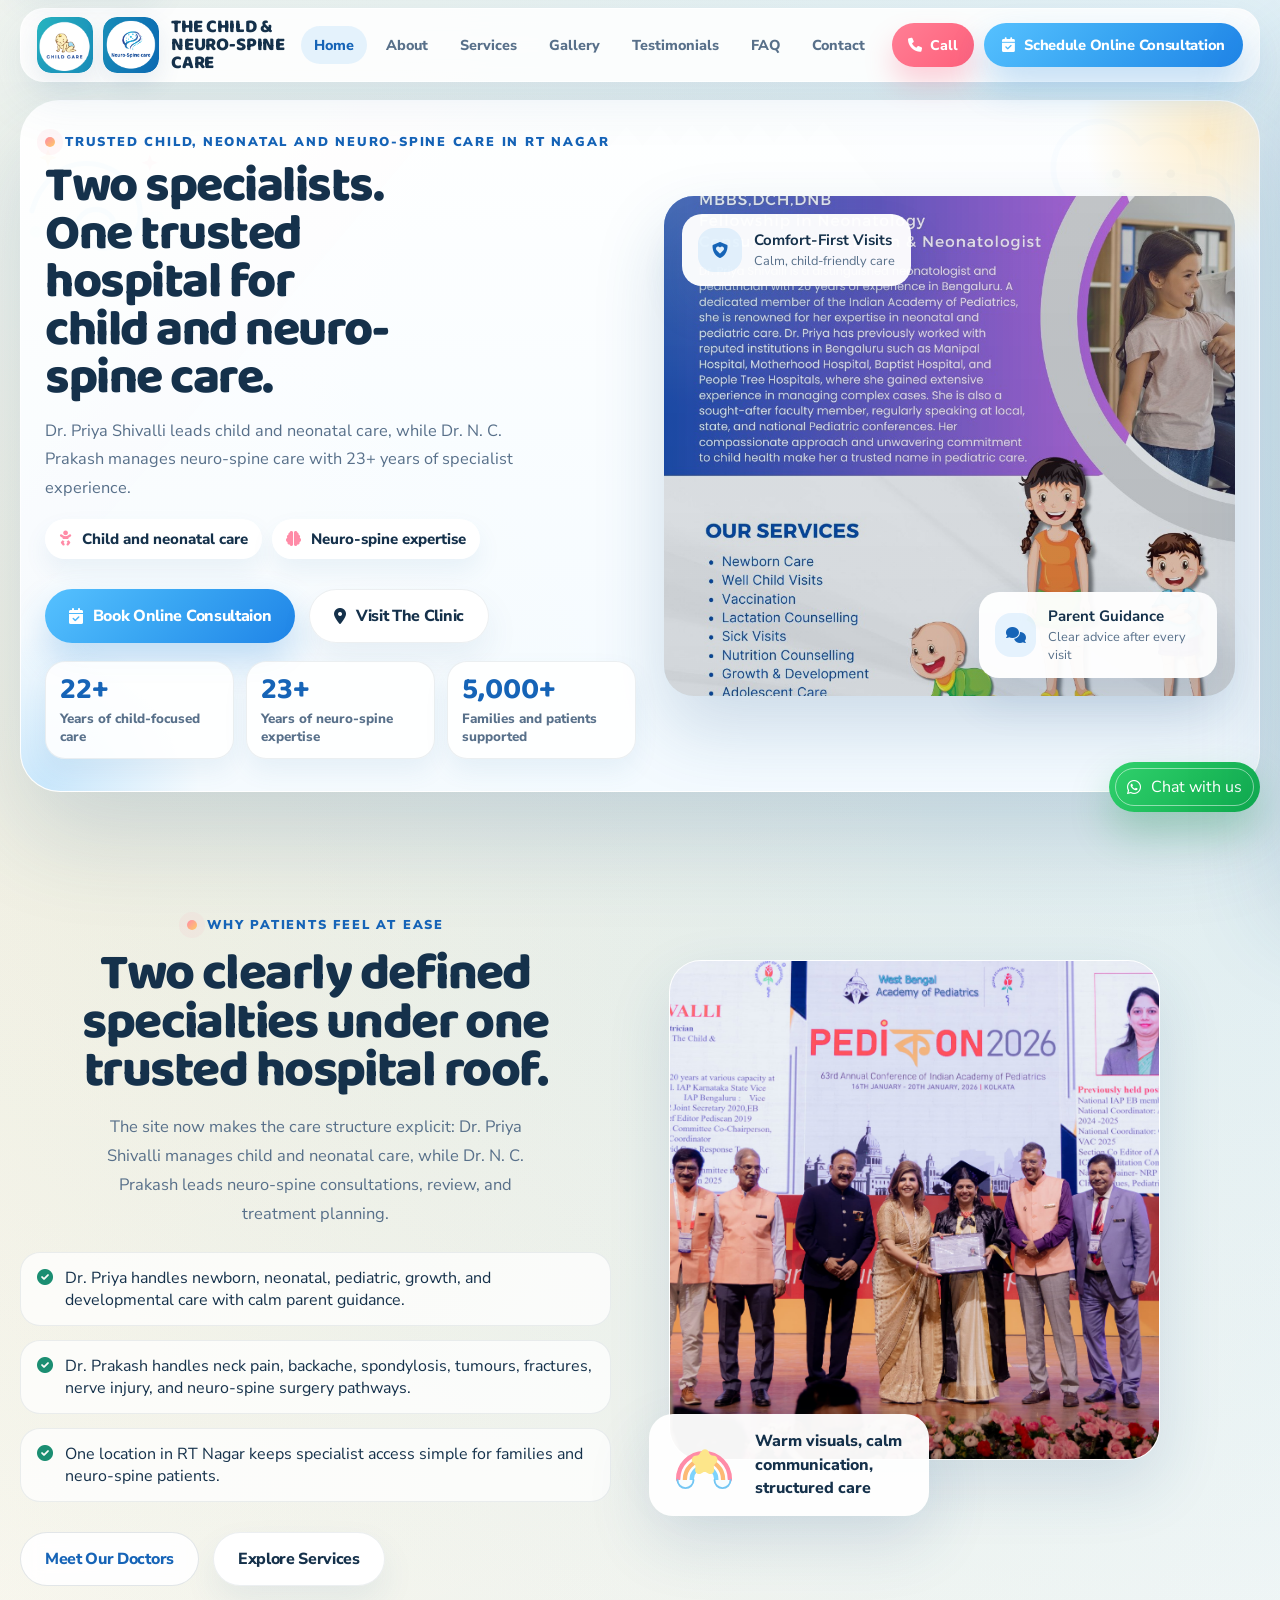
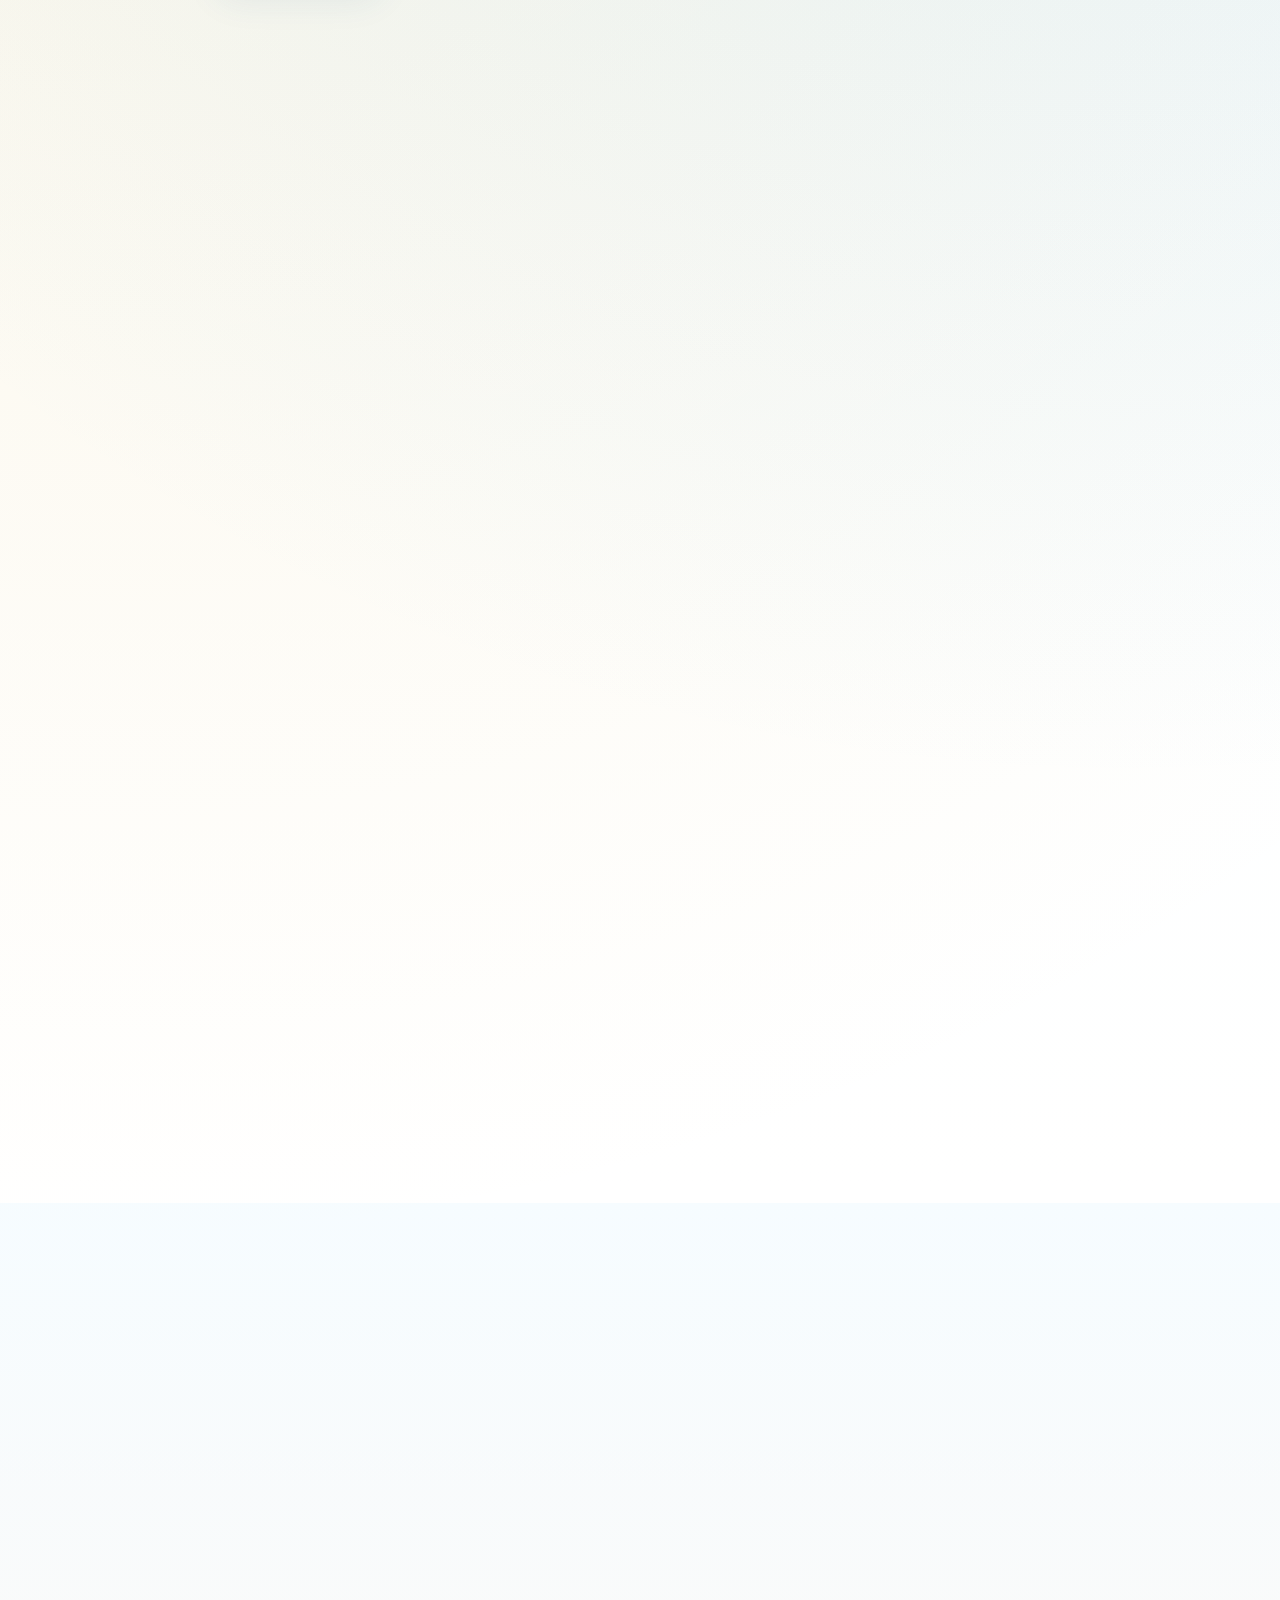
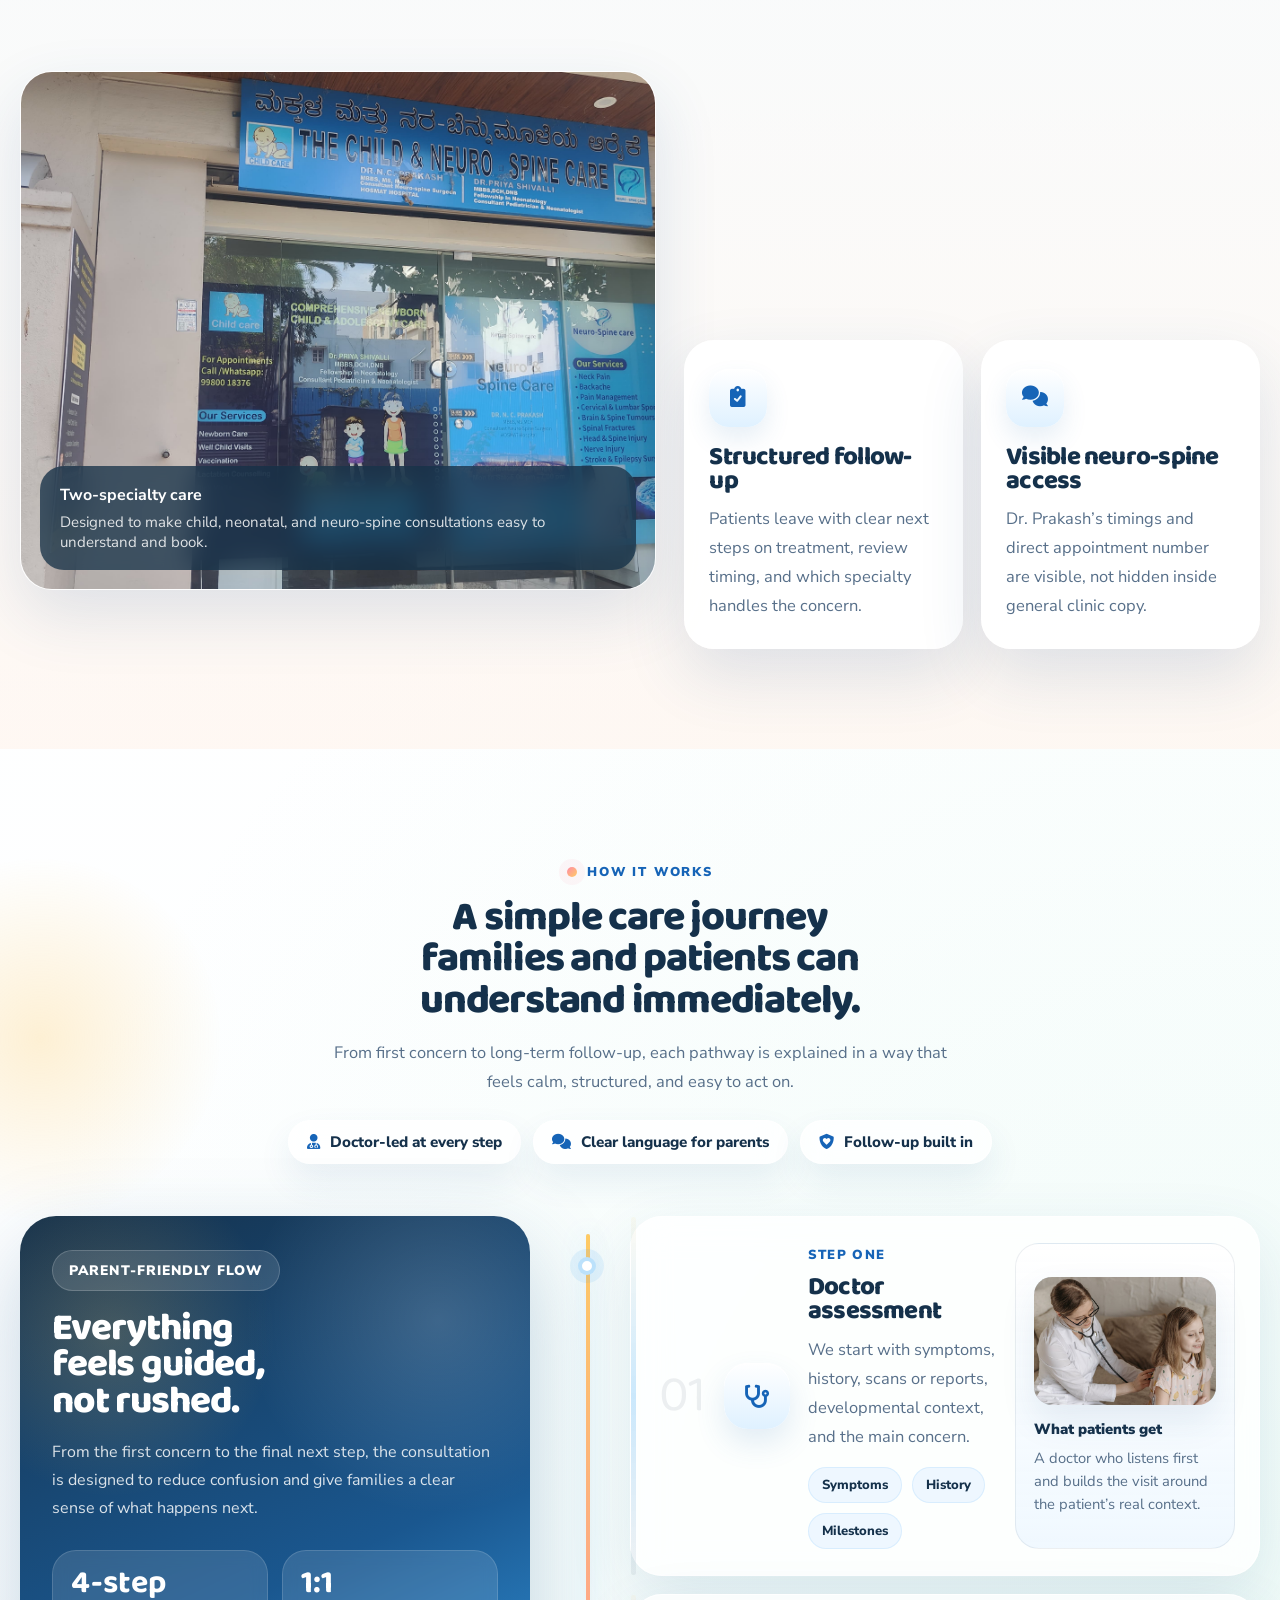
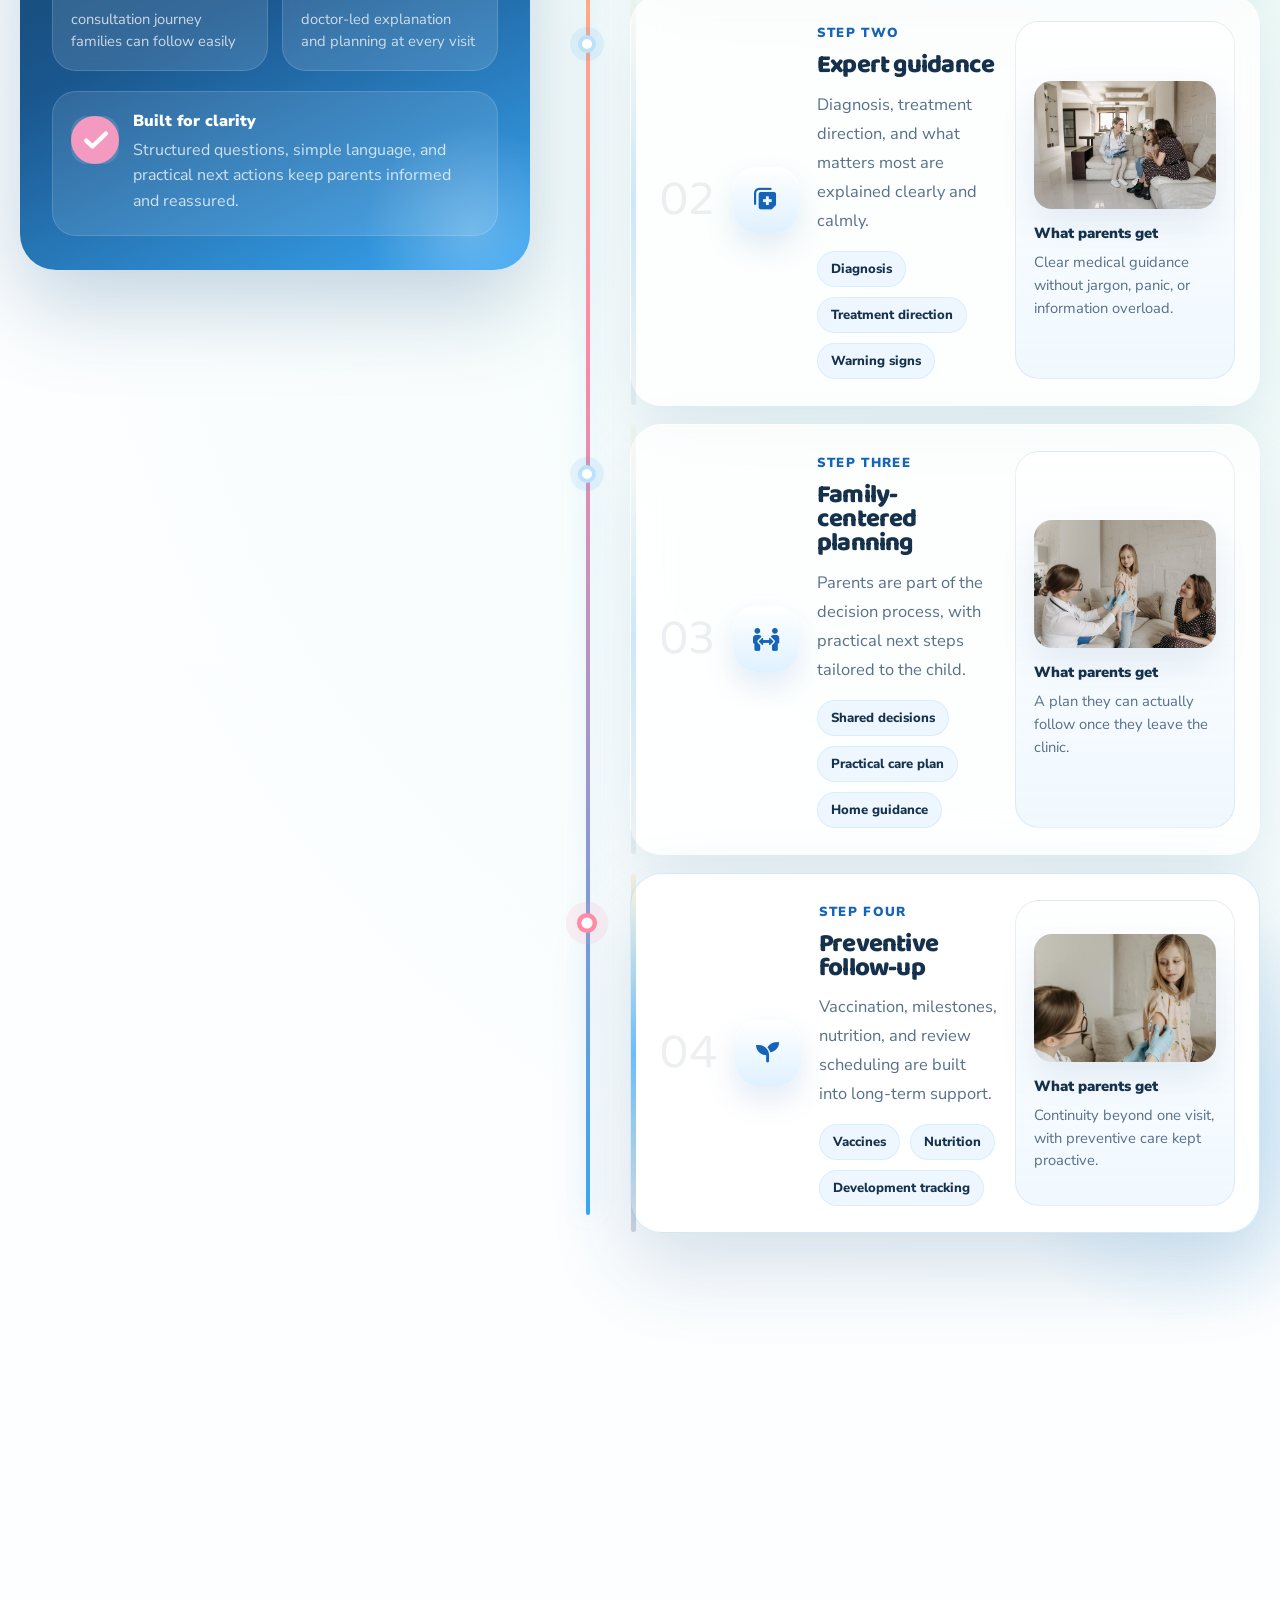
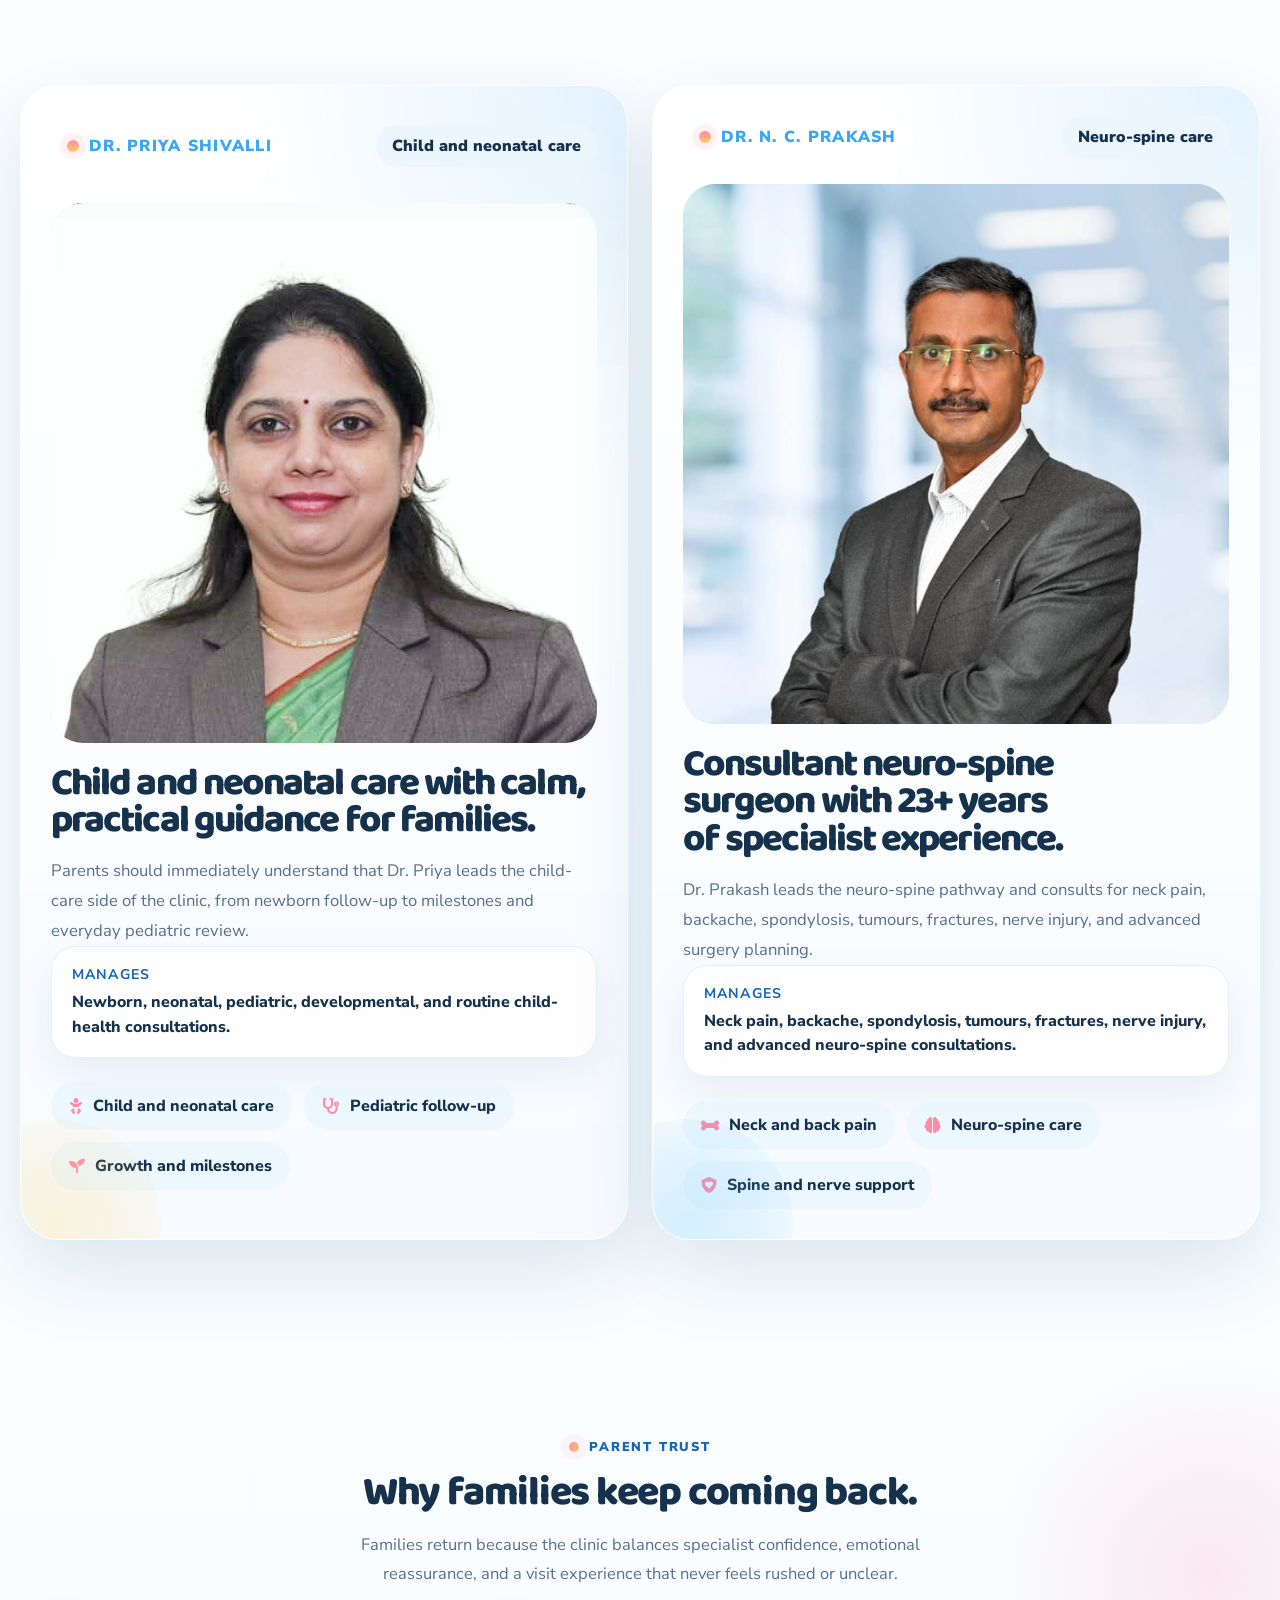
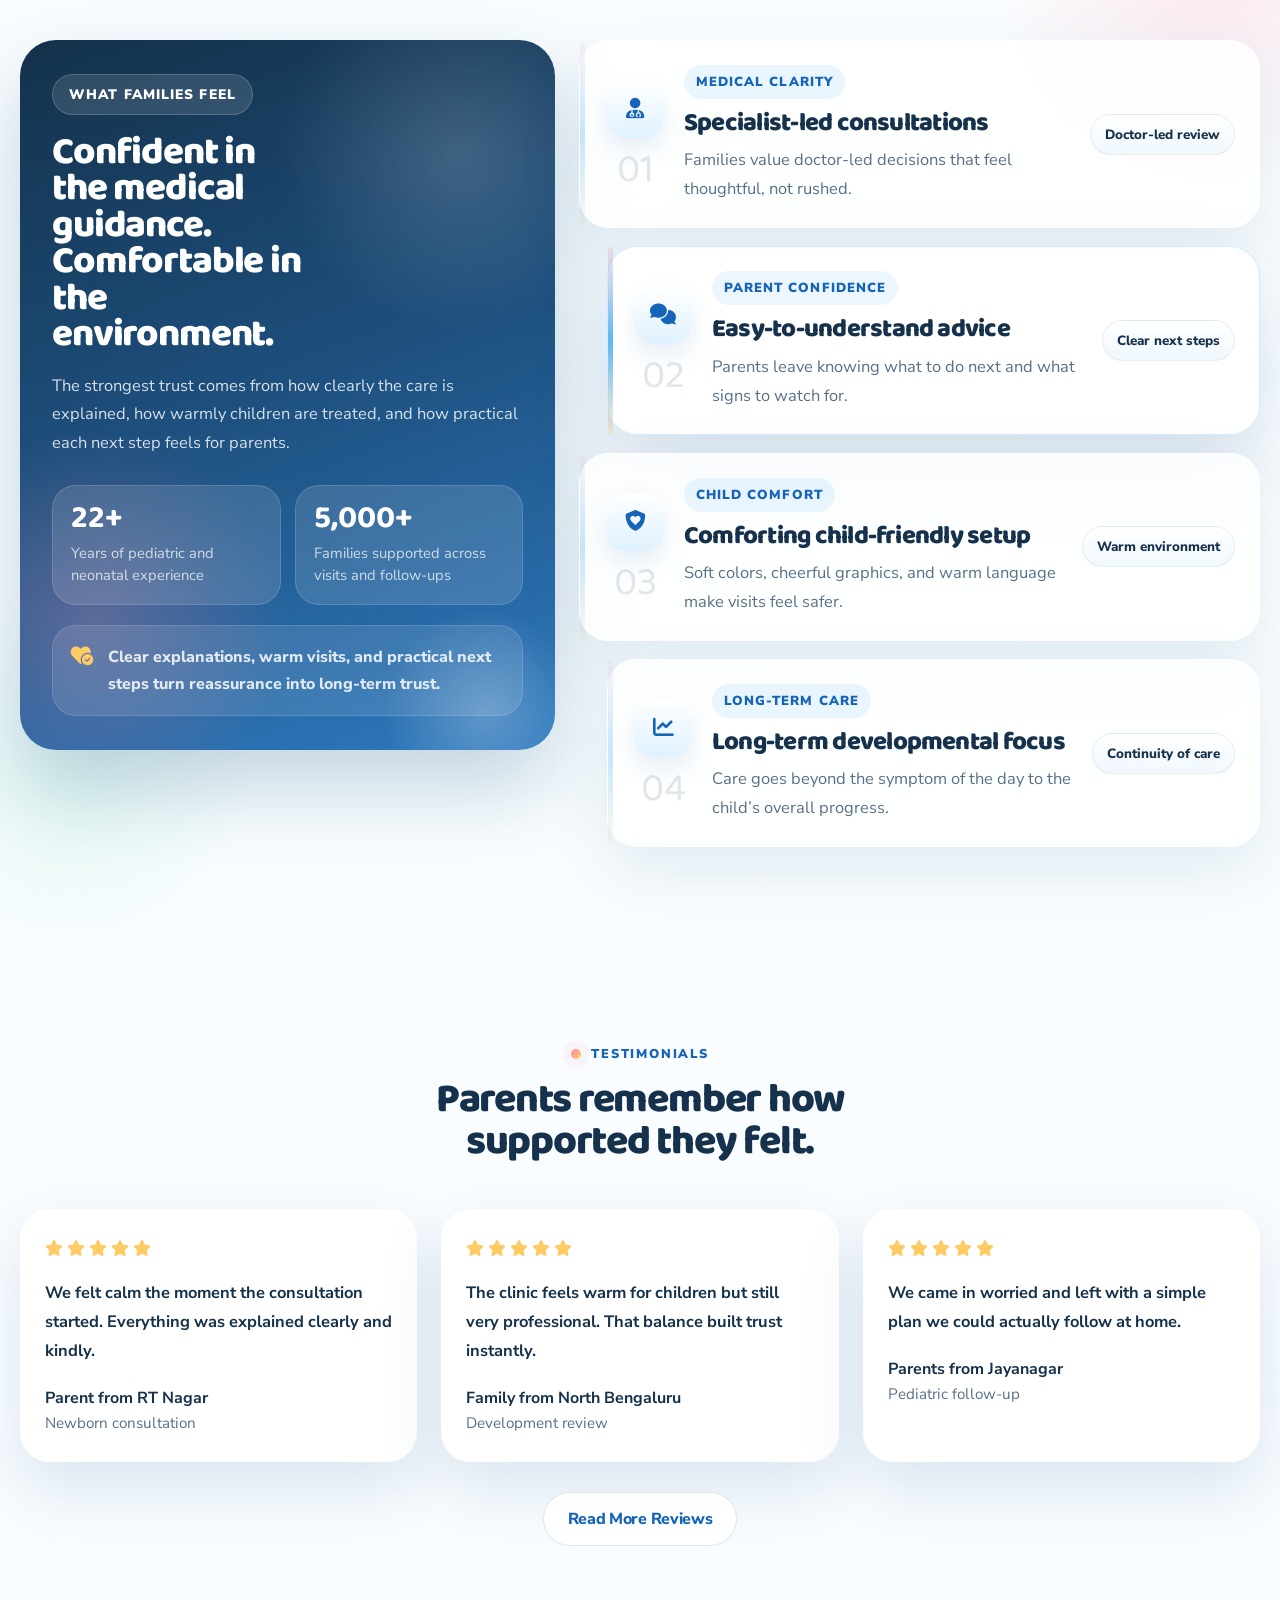
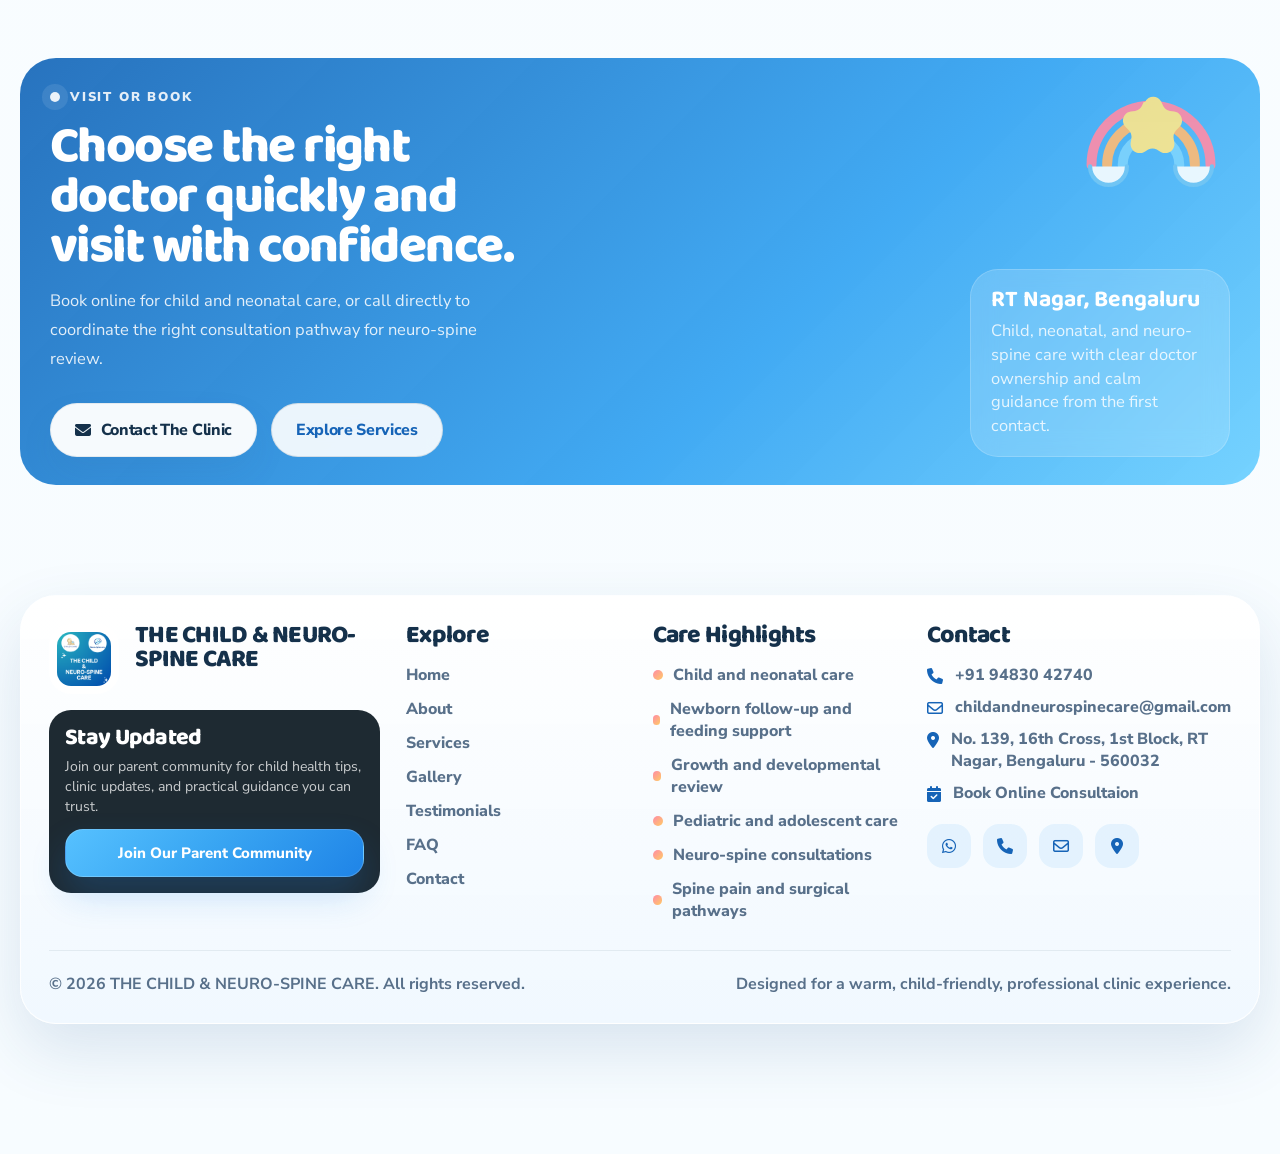
==== commit 3fc6e18e: "commit" ====
--- a/index.html
+++ b/index.html
@@ -73,7 +73,7 @@
             </div>
 
             <div class="btn-row">
-              <a class="btn btn-primary pulse-cta" href="https://priyashivalli.exlyapp.com/049aae21-1f39-4c8d-b54e-3b586f53eaff" target="_blank" rel="noopener"><i class="fa-solid fa-calendar-check"></i> Book Online Consultaion</a>
+              <a class="btn btn-primary pulse-cta" href="https://priyashivalli.exlyapp.com/plan/bb7b796f-a031-49b8-b7fc-497026ac1e95" target="_blank" rel="noopener"><i class="fa-solid fa-calendar-check"></i> Book Online Consultaion</a>
               <a class="btn btn-secondary" href="contact.html"><i class="fa-solid fa-location-dot"></i> Visit The Clinic</a>
             </div>
 
@@ -632,7 +632,7 @@
 
   <div class="sticky-cta-bar">
     <div class="sticky-cta-bar__inner">
-      <a class="btn btn-primary" href="https://priyashivalli.exlyapp.com/049aae21-1f39-4c8d-b54e-3b586f53eaff" target="_blank" rel="noopener"><i class="fa-solid fa-calendar-check"></i> Book Online Consultaion</a>
+      <a class="btn btn-primary" href="https://priyashivalli.exlyapp.com/plan/bb7b796f-a031-49b8-b7fc-497026ac1e95" target="_blank" rel="noopener"><i class="fa-solid fa-calendar-check"></i> Book Online Consultaion</a>
       <a class="btn btn-call" href="tel:+919483042740"><i class="fa-solid fa-phone"></i> Call</a>
     </div>
   </div>
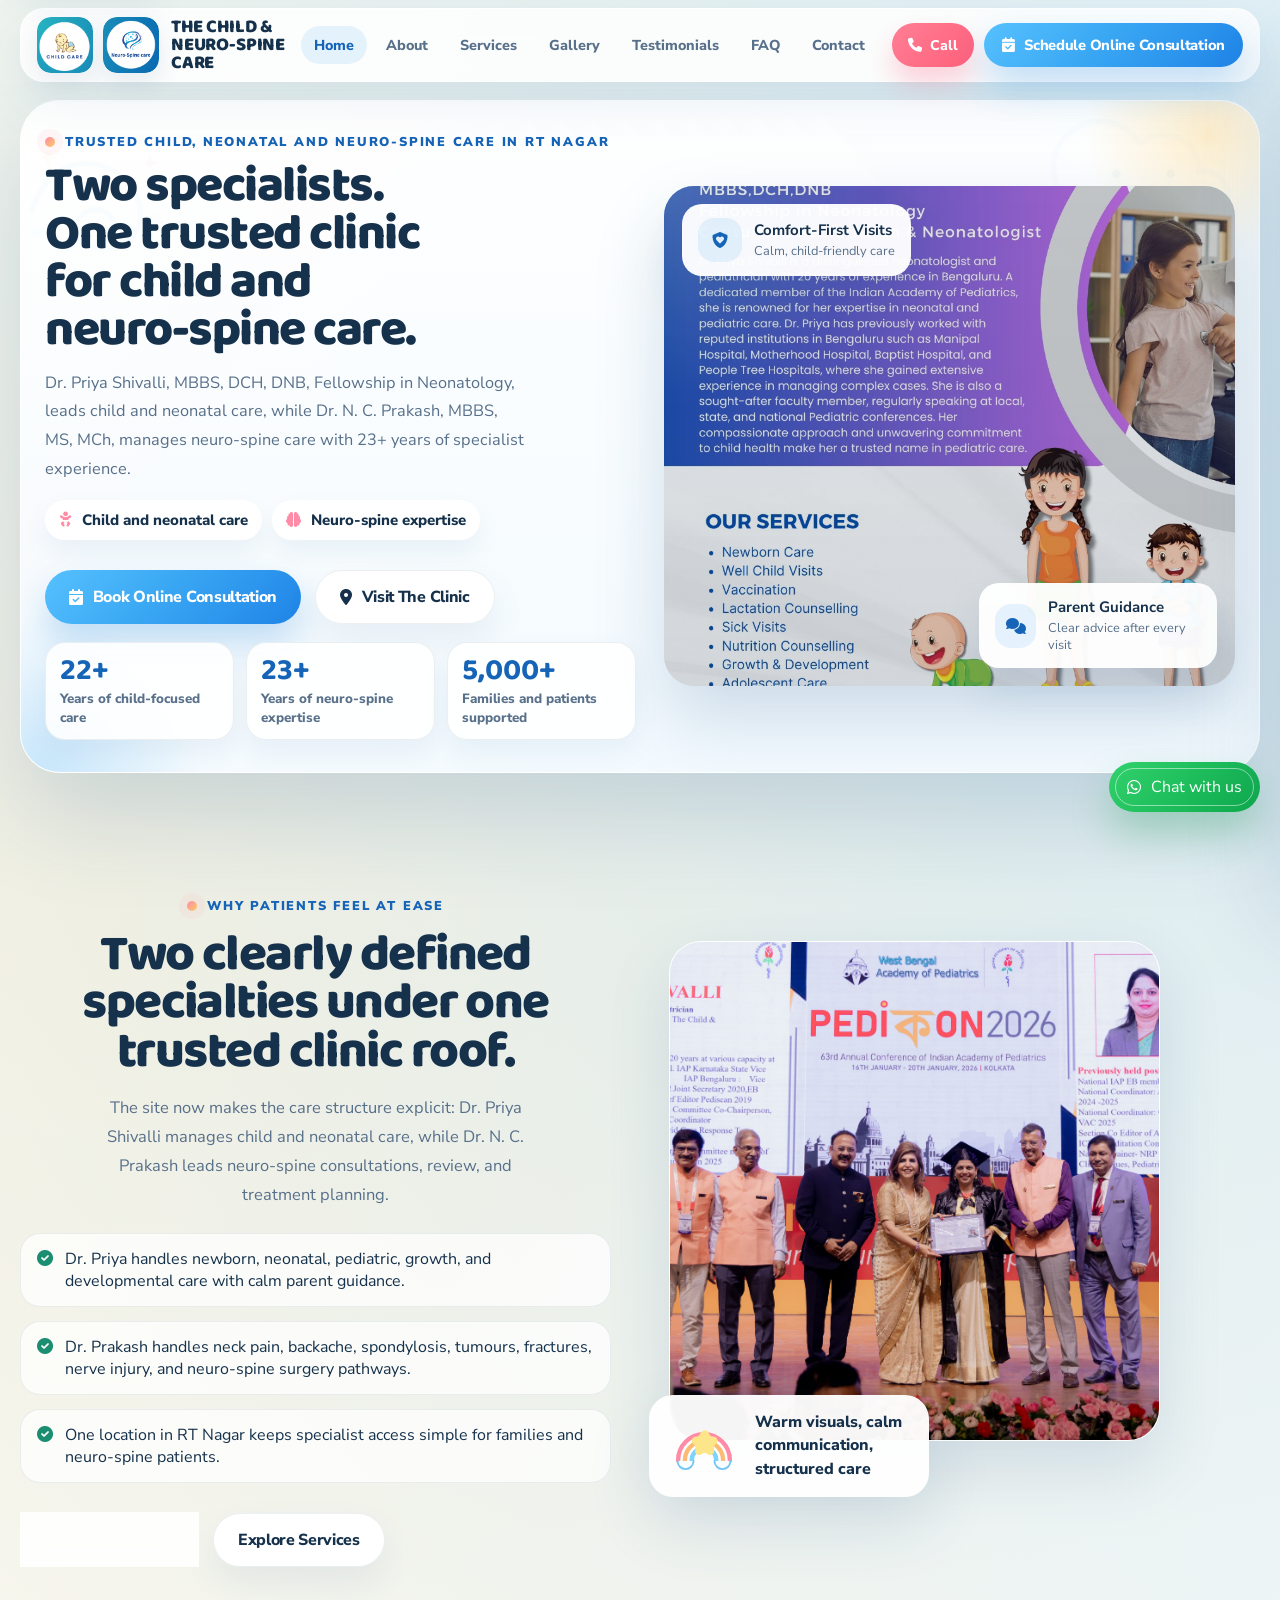
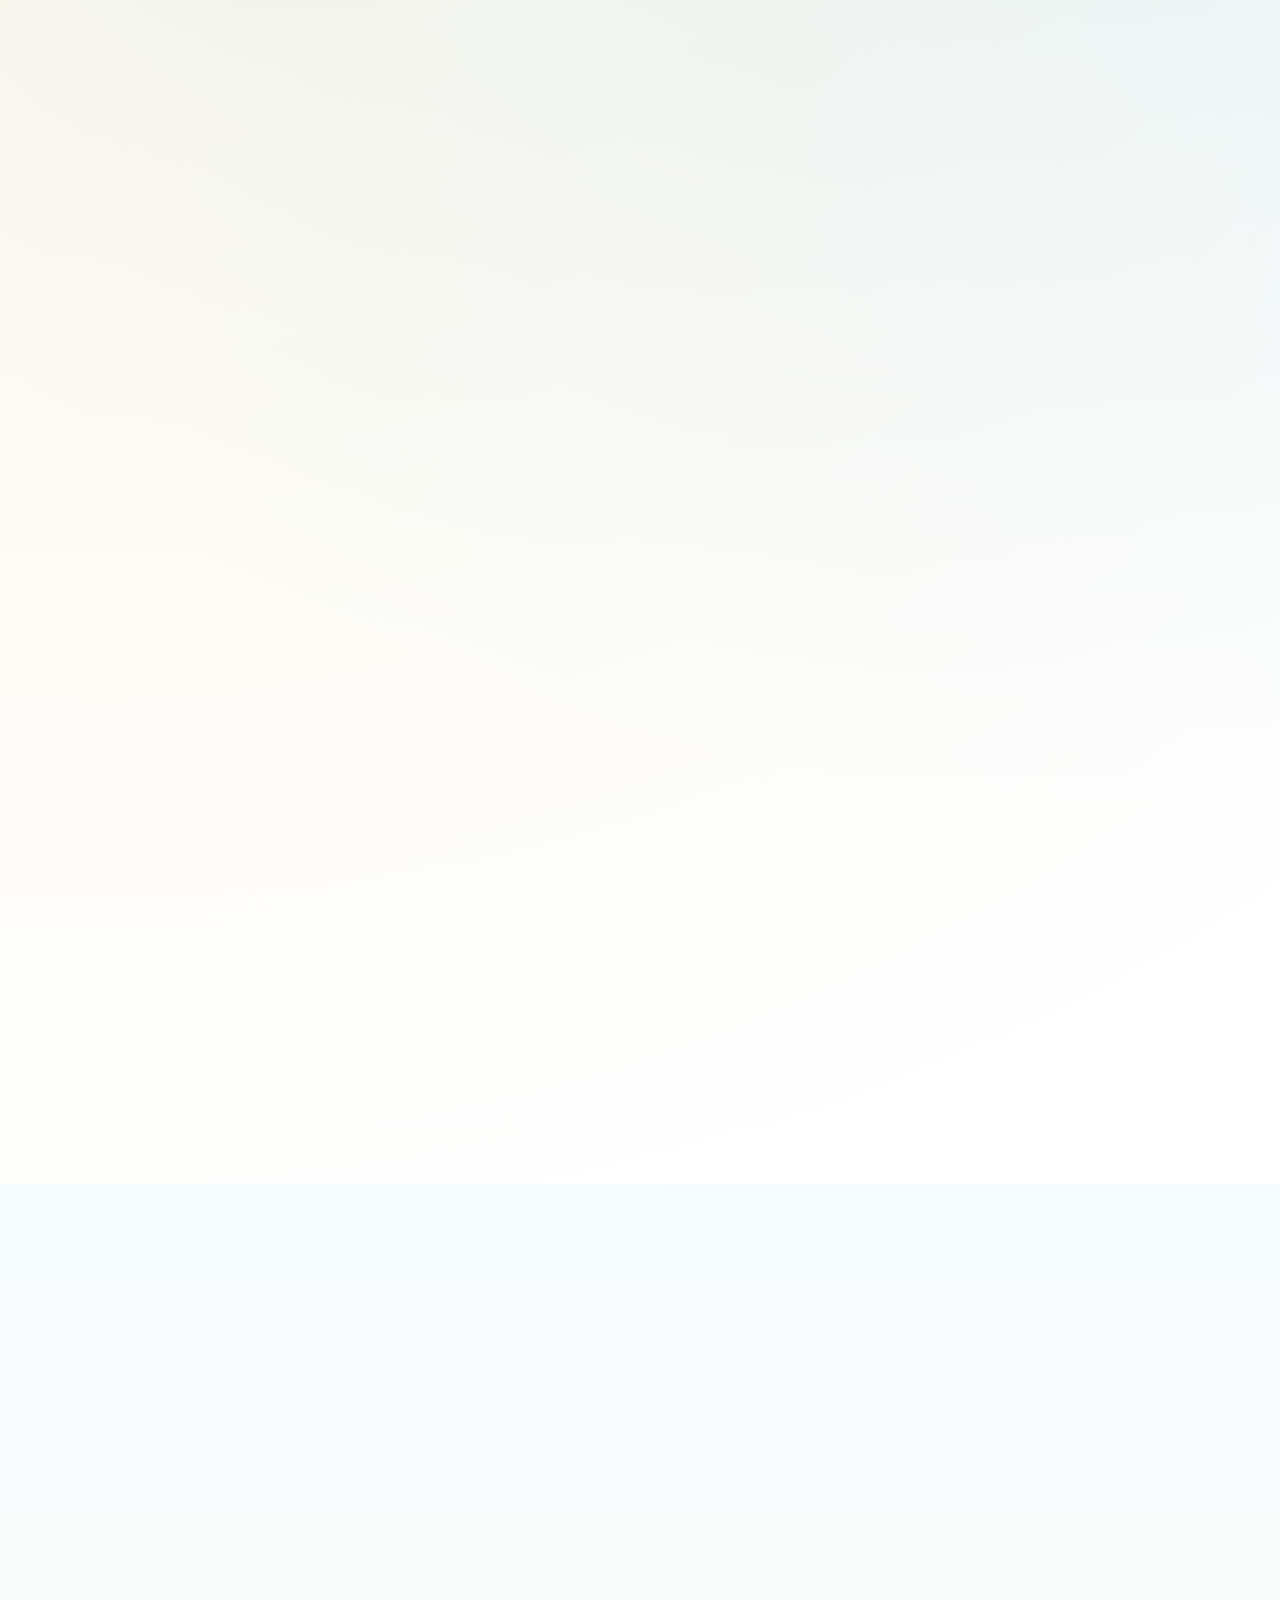
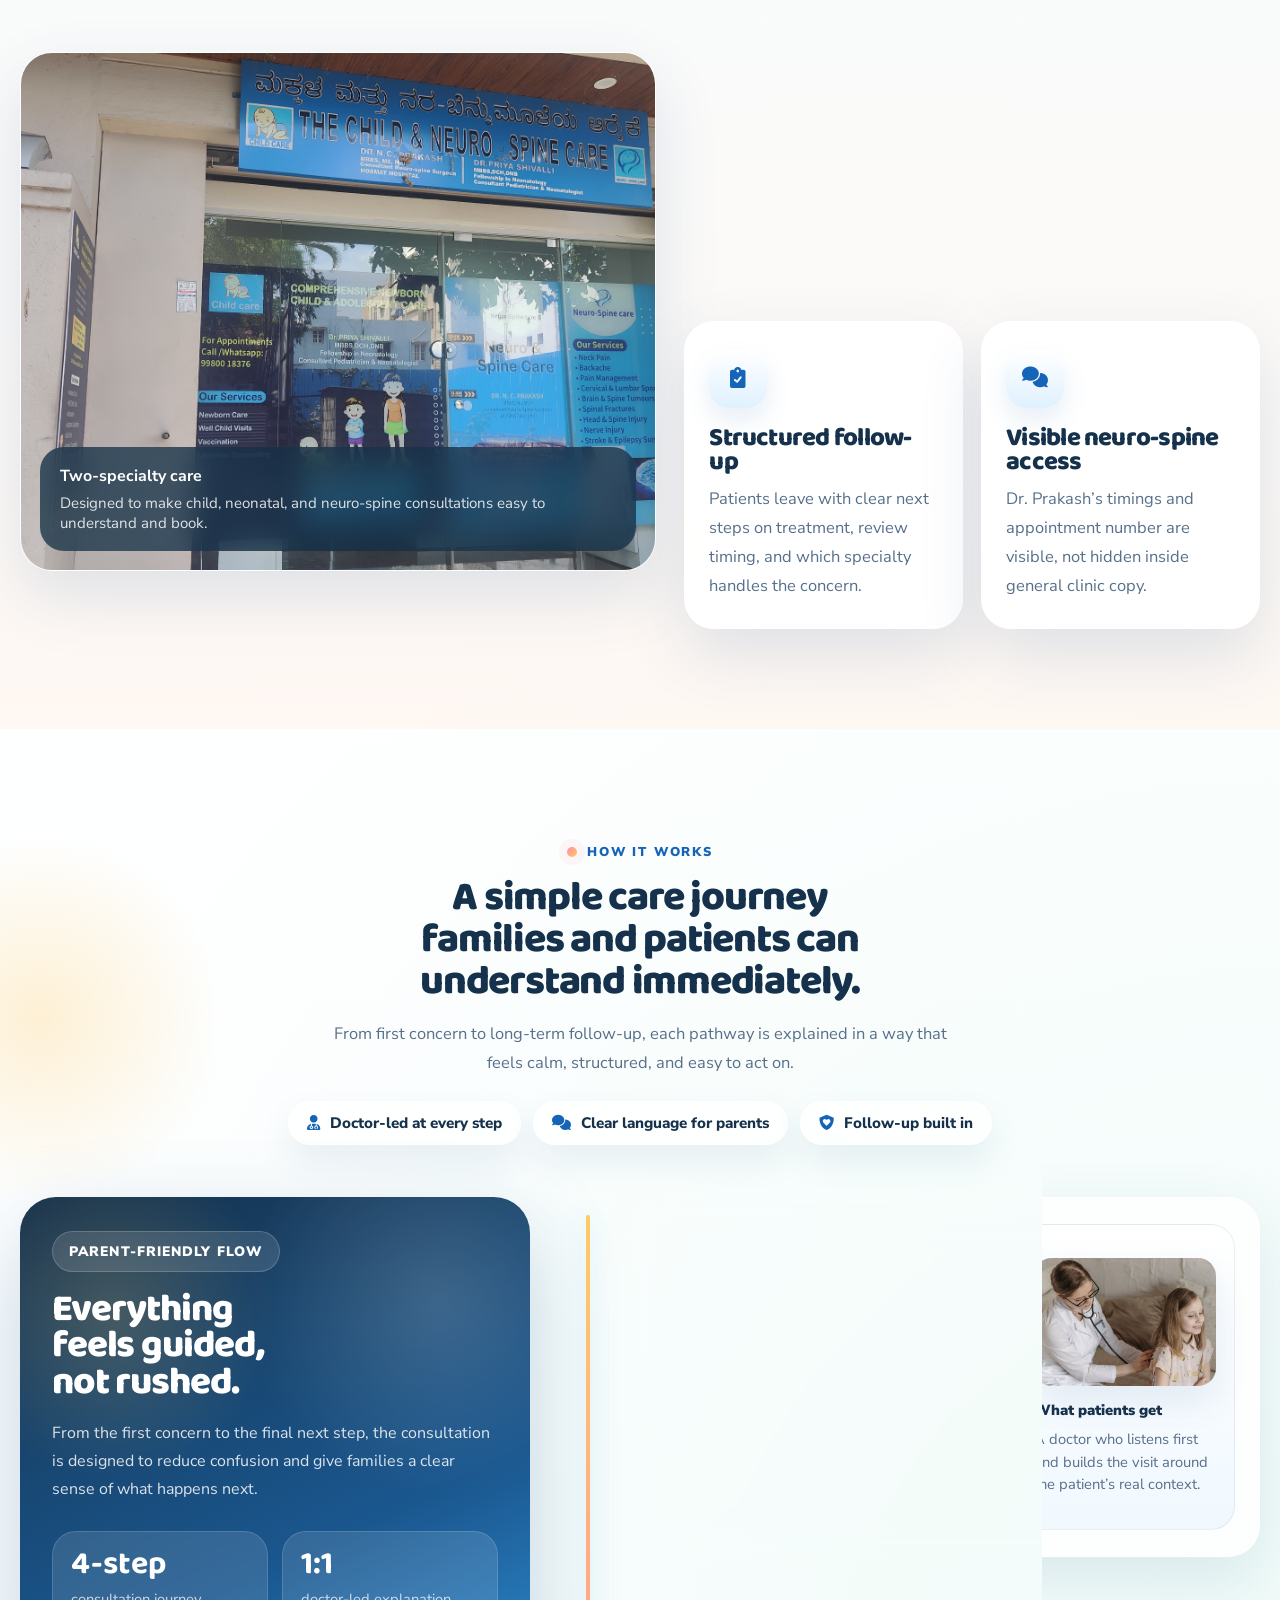
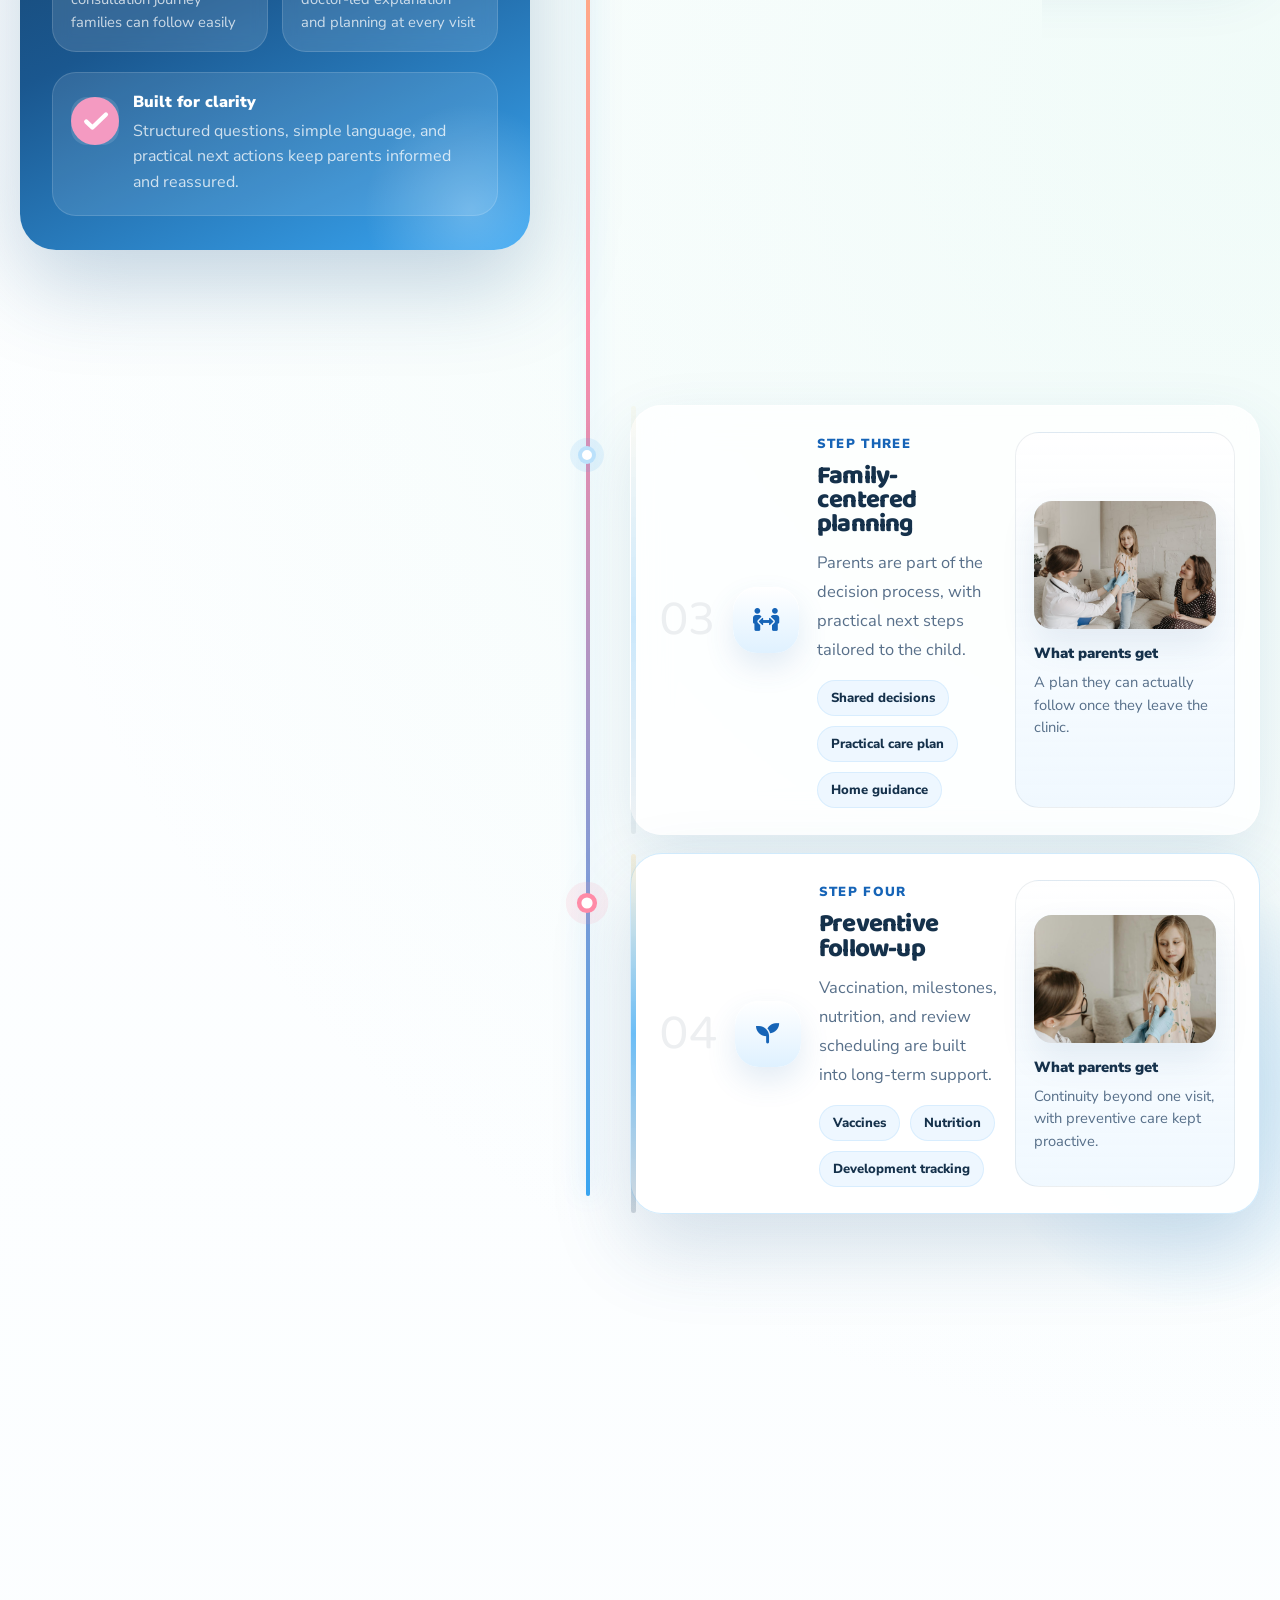
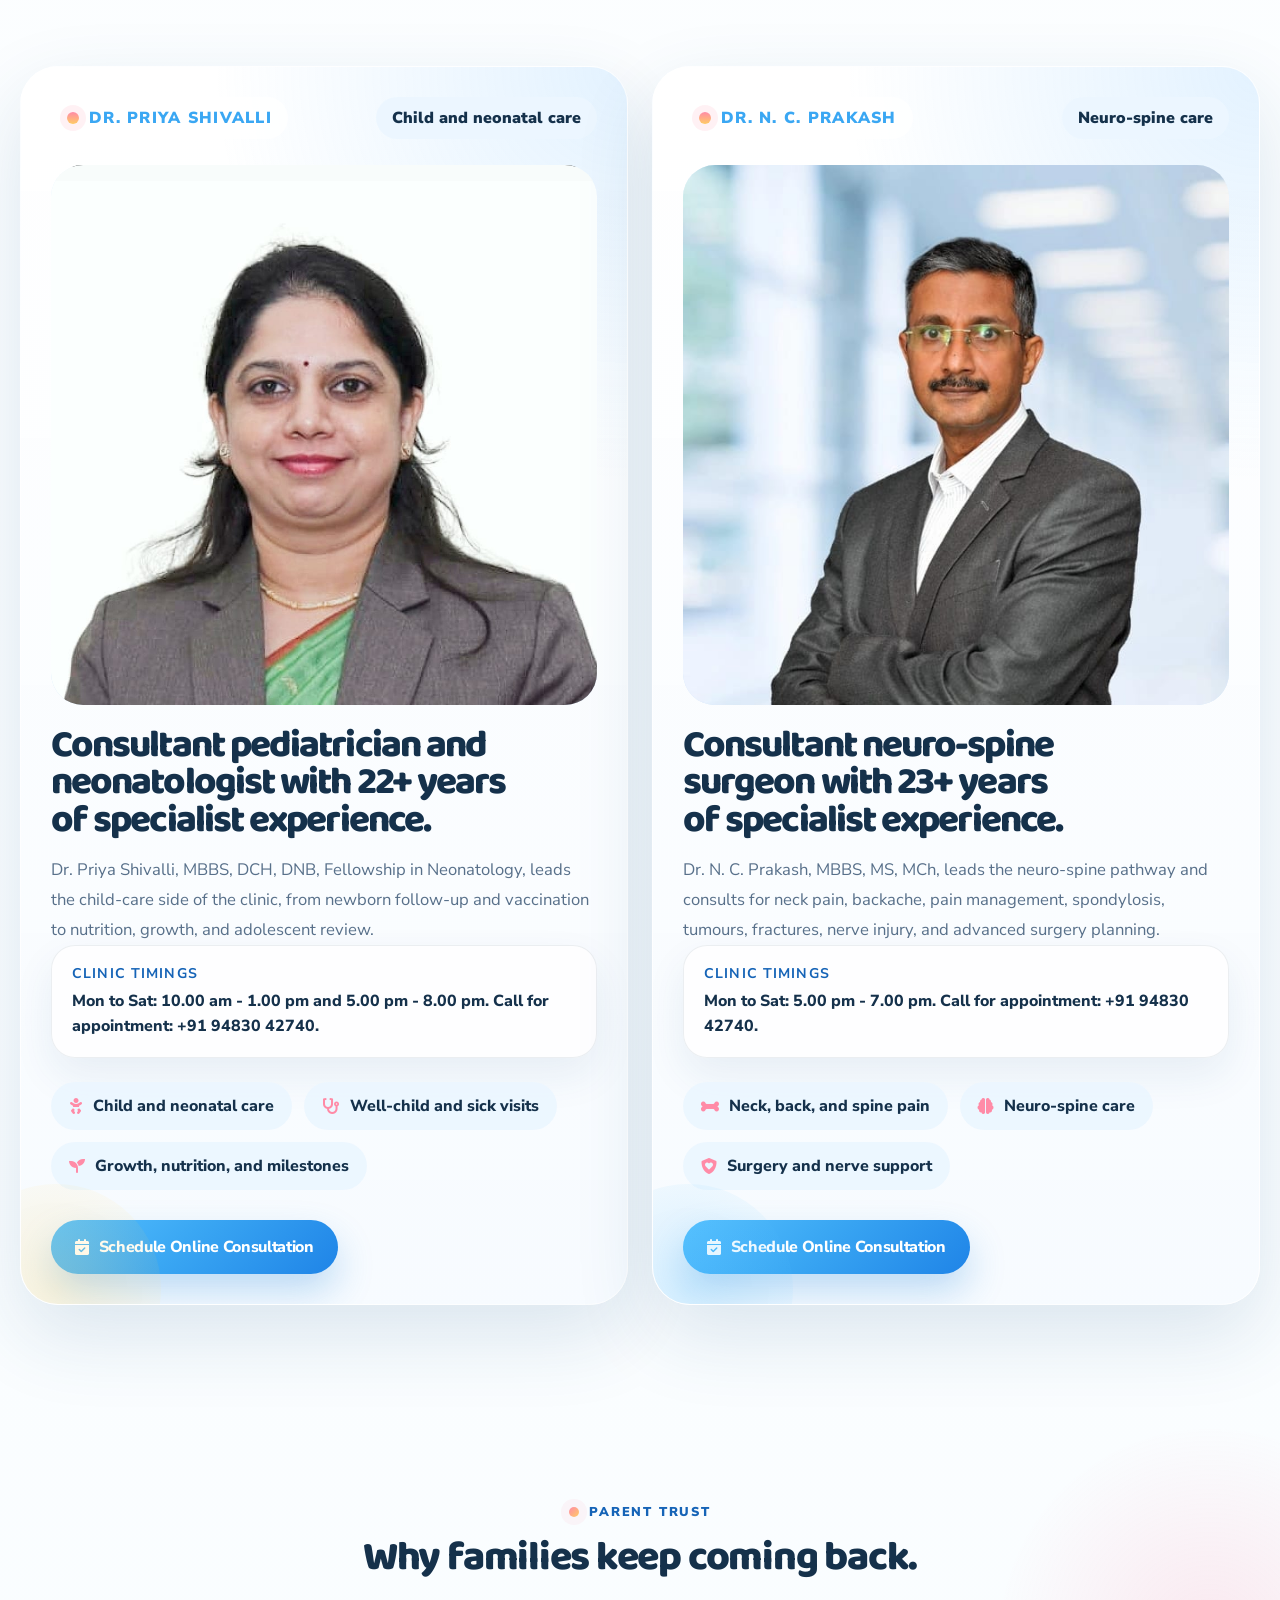
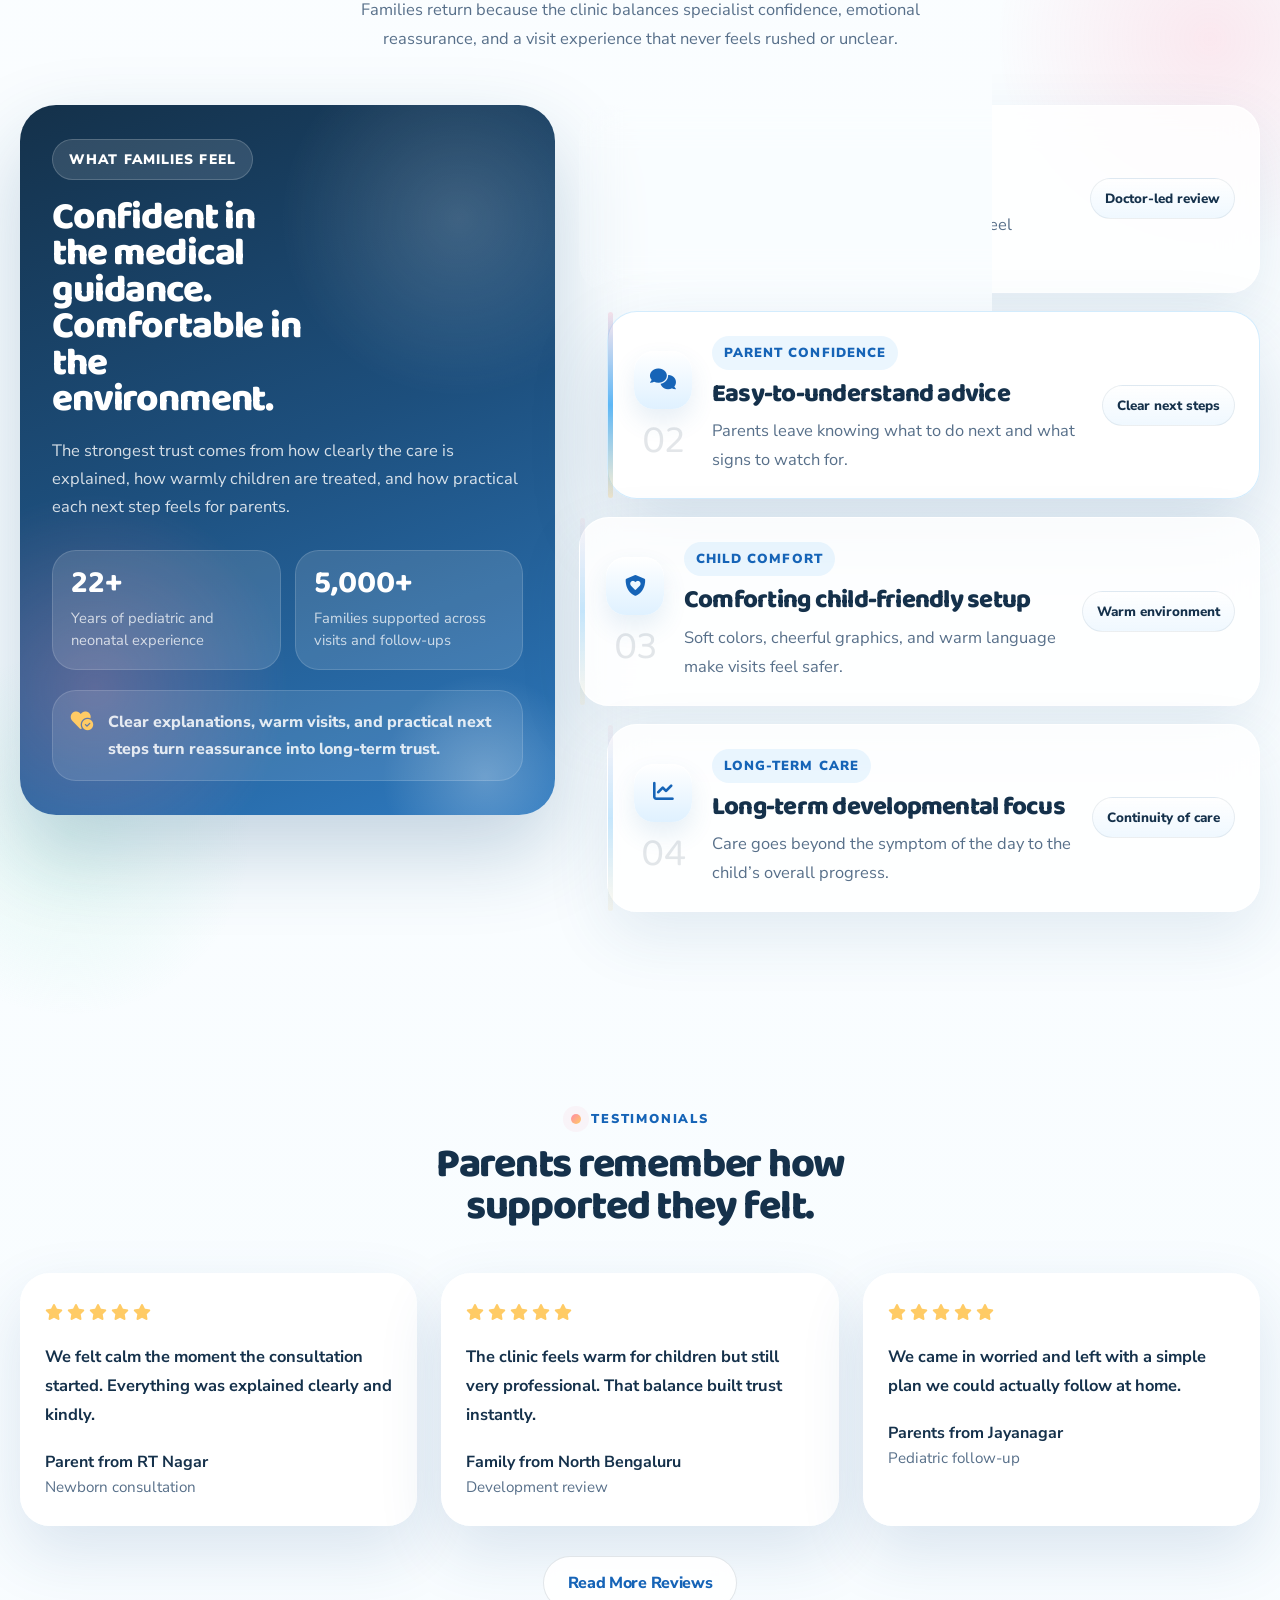
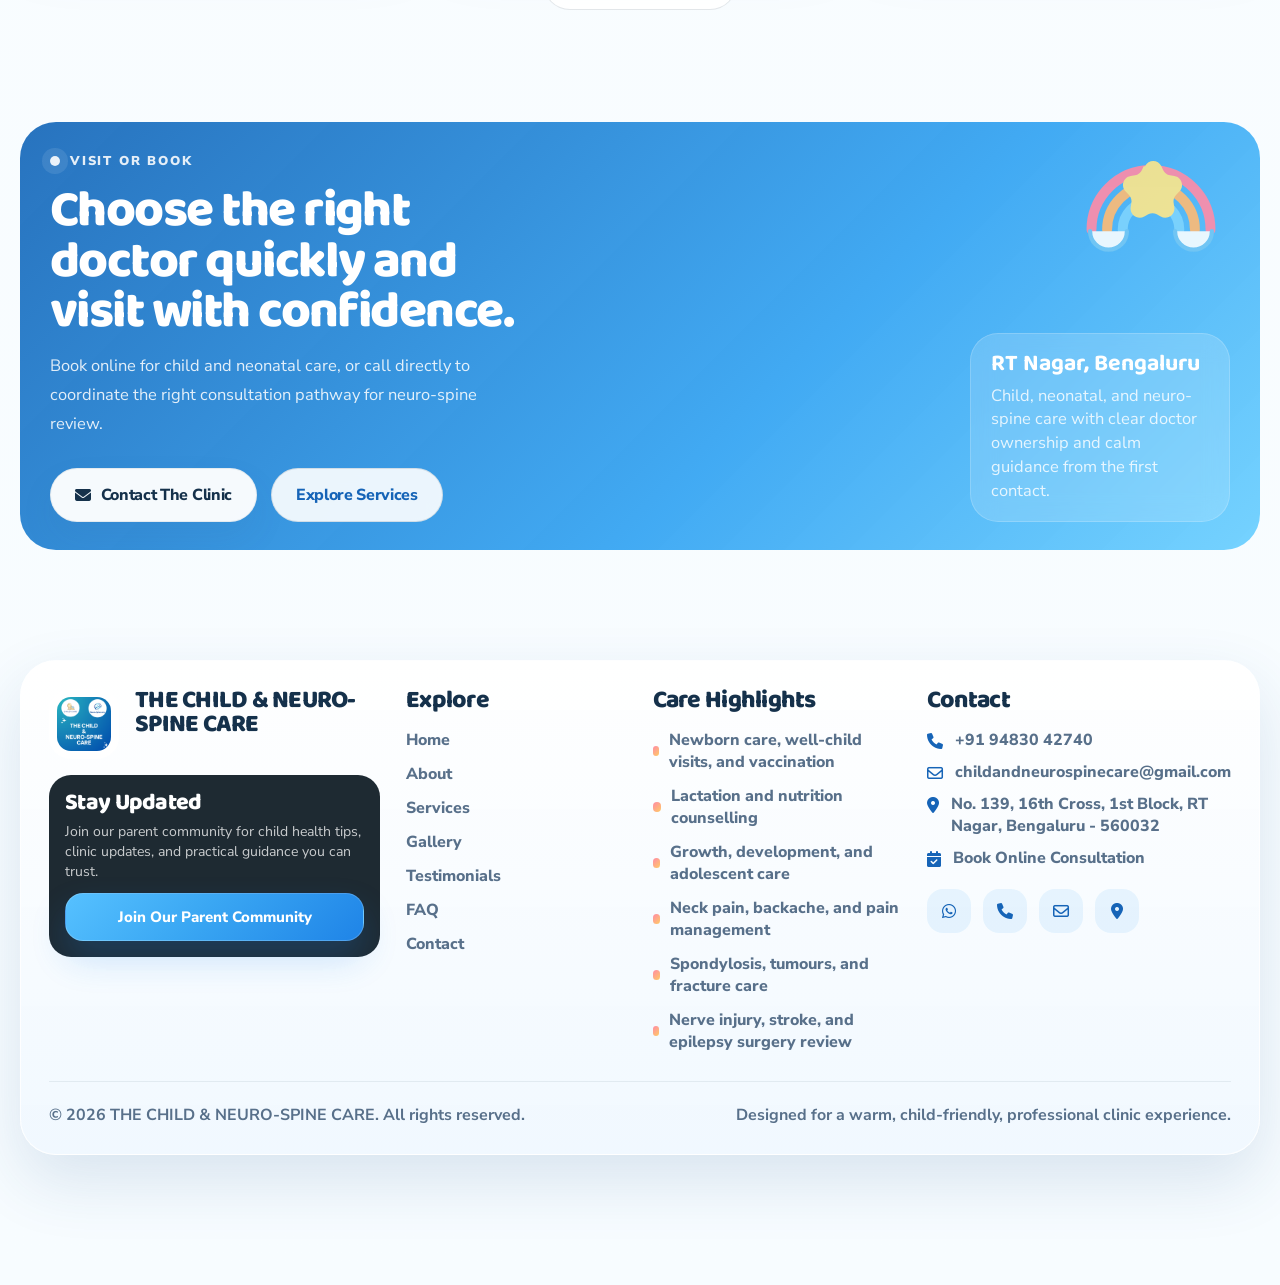
==== commit 9d3592ea: "commit" ====
--- a/index.html
+++ b/index.html
@@ -64,8 +64,8 @@
         <div class="page-hero__layout page-hero__layout--home page-hero__layout--split">
           <div class="hero-home-copy" data-reveal>
             <span class="eyebrow">Trusted Child, Neonatal And Neuro-Spine Care In RT Nagar</span>
-            <h1>Two specialists. One trusted hospital for child and neuro-spine care.</h1>
-            <p class="lead">Dr. Priya Shivalli leads child and neonatal care, while Dr. N. C. Prakash manages neuro-spine care with 23+ years of specialist experience.</p>
+            <h1>Two specialists. One trusted clinic for child and neuro-spine care.</h1>
+            <p class="lead">Dr. Priya Shivalli, MBBS, DCH, DNB, Fellowship in Neonatology, leads child and neonatal care, while Dr. N. C. Prakash, MBBS, MS, MCh, manages neuro-spine care with 23+ years of specialist experience.</p>
 
             <div class="hero-pill-row">
               <span class="hero-pill"><i class="fa-solid fa-baby"></i> Child and neonatal care</span>
@@ -73,7 +73,7 @@
             </div>
 
             <div class="btn-row">
-              <a class="btn btn-primary pulse-cta" href="https://priyashivalli.exlyapp.com/plan/bb7b796f-a031-49b8-b7fc-497026ac1e95" target="_blank" rel="noopener"><i class="fa-solid fa-calendar-check"></i> Book Online Consultaion</a>
+              <a class="btn btn-primary pulse-cta" href="https://priyashivalli.exlyapp.com/plan/bb7b796f-a031-49b8-b7fc-497026ac1e95" target="_blank" rel="noopener"><i class="fa-solid fa-calendar-check"></i> Book Online Consultation</a>
               <a class="btn btn-secondary" href="contact.html"><i class="fa-solid fa-location-dot"></i> Visit The Clinic</a>
             </div>
 
@@ -124,7 +124,7 @@
         <div class="split-layout split-layout--feature">
           <div class="section-copy section-copy--centered" data-reveal>
             <span class="eyebrow">Why Patients Feel At Ease</span>
-            <h2>Two clearly defined specialties under one trusted hospital roof.</h2>
+            <h2>Two clearly defined specialties under one trusted clinic roof.</h2>
             <p>The site now makes the care structure explicit: Dr. Priya Shivalli manages child and neonatal care, while Dr. N. C. Prakash leads neuro-spine consultations, review, and treatment planning.</p>
             <ul class="feature-list">
               <li><i class="fa-solid fa-circle-check"></i><span>Dr. Priya handles newborn, neonatal, pediatric, growth, and developmental care with calm parent guidance.</span></li>
@@ -161,7 +161,7 @@
         <div class="grid grid-3">
           <article class="story-card" data-reveal data-tilt>
             <div class="story-card__image">
-              <img src="assets/img/all-images/works/urban-mom-feeding.jpg" alt="Urban mother feeding her baby at home" width="560" height="420" loading="lazy">
+              <img src="assets/img/all-images/works/urban-modern-mom.jpg" alt="Indian urban mother holding her baby during a consultation-style moment" width="560" height="420" loading="lazy">
             </div>
             <div class="story-card__body">
               <div class="story-icon"><i class="fa-solid fa-baby"></i></div>
@@ -236,7 +236,7 @@
             <article class="trust-card trust-card--mini" data-reveal>
               <div class="trust-icon"><i class="fa-solid fa-comments"></i></div>
               <h3>Visible neuro-spine access</h3>
-              <p>Dr. Prakash&rsquo;s timings and direct appointment number are visible, not hidden inside general clinic copy.</p>
+              <p>Dr. Prakash&rsquo;s timings and appointment number are visible, not hidden inside general clinic copy.</p>
             </article>
           </div>
         </div>
@@ -417,16 +417,21 @@
               </div>
 
               <div class="doctor-showcase-card__content">
-                <h2>Child and neonatal care with calm, practical guidance for families.</h2>
-                <p>Parents should immediately understand that Dr. Priya leads the child-care side of the clinic, from newborn follow-up to milestones and everyday pediatric review.</p>
+                <h2>Consultant pediatrician and neonatologist with 22+ years of specialist experience.</h2>
+                <p>Dr. Priya Shivalli, MBBS, DCH, DNB, Fellowship in Neonatology, leads the child-care side of the clinic, from newborn follow-up and vaccination to nutrition, growth, and adolescent review.</p>
                 <div class="doctor-showcase-card__visual-note">
-                  <strong>Manages</strong>
-                  <span>Newborn, neonatal, pediatric, developmental, and routine child-health consultations.</span>
+                  <strong>Clinic timings</strong>
+                  <span>Mon to Sat: 10.00 am - 1.00 pm and 5.00 pm - 8.00 pm. Call for appointment: +91 94830 42740.</span>
                 </div>
                 <div class="doctor-showcase-card__chips">
                   <span><i class="fa-solid fa-baby"></i> Child and neonatal care</span>
-                  <span><i class="fa-solid fa-stethoscope"></i> Pediatric follow-up</span>
-                  <span><i class="fa-solid fa-seedling"></i> Growth and milestones</span>
+                  <span><i class="fa-solid fa-stethoscope"></i> Well-child and sick visits</span>
+                  <span><i class="fa-solid fa-seedling"></i> Growth, nutrition, and milestones</span>
+                </div>
+                <div class="doctor-showcase-card__actions btn-row">
+                  <a class="btn btn-primary" href="https://priyashivalli.exlyapp.com/049aae21-1f39-4c8d-b54e-3b586f53eaff" target="_blank" rel="noopener">
+                    <i class="fa-solid fa-calendar-check"></i> Schedule Online Consultation
+                  </a>
                 </div>
               </div>
             </div>
@@ -445,15 +450,20 @@
 
               <div class="doctor-showcase-card__content">
                 <h2>Consultant neuro-spine surgeon with 23+ years of specialist experience.</h2>
-                <p>Dr. Prakash leads the neuro-spine pathway and consults for neck pain, backache, spondylosis, tumours, fractures, nerve injury, and advanced surgery planning.</p>
+                <p>Dr. N. C. Prakash, MBBS, MS, MCh, leads the neuro-spine pathway and consults for neck pain, backache, pain management, spondylosis, tumours, fractures, nerve injury, and advanced surgery planning.</p>
                 <div class="doctor-showcase-card__visual-note">
-                  <strong>Manages</strong>
-                  <span>Neck pain, backache, spondylosis, tumours, fractures, nerve injury, and advanced neuro-spine consultations.</span>
+                  <strong>Clinic timings</strong>
+                  <span>Mon to Sat: 5.00 pm - 7.00 pm. Call for appointment: +91 94830 42740.</span>
                 </div>
                 <div class="doctor-showcase-card__chips">
-                  <span><i class="fa-solid fa-bone"></i> Neck and back pain</span>
+                  <span><i class="fa-solid fa-bone"></i> Neck, back, and spine pain</span>
                   <span><i class="fa-solid fa-brain"></i> Neuro-spine care</span>
-                  <span><i class="fa-solid fa-shield-heart"></i> Spine and nerve support</span>
+                  <span><i class="fa-solid fa-shield-heart"></i> Surgery and nerve support</span>
+                </div>
+                <div class="doctor-showcase-card__actions btn-row">
+                  <a class="btn btn-primary" href="https://priyashivalli.exlyapp.com/e1489ec5-6692-4512-bc24-43e2964b66e3" target="_blank" rel="noopener">
+                    <i class="fa-solid fa-calendar-check"></i> Schedule Online Consultation
+                  </a>
                 </div>
               </div>
             </div>
@@ -632,7 +642,7 @@
 
   <div class="sticky-cta-bar">
     <div class="sticky-cta-bar__inner">
-      <a class="btn btn-primary" href="https://priyashivalli.exlyapp.com/plan/bb7b796f-a031-49b8-b7fc-497026ac1e95" target="_blank" rel="noopener"><i class="fa-solid fa-calendar-check"></i> Book Online Consultaion</a>
+      <a class="btn btn-primary" href="https://priyashivalli.exlyapp.com/plan/bb7b796f-a031-49b8-b7fc-497026ac1e95" target="_blank" rel="noopener"><i class="fa-solid fa-calendar-check"></i> Book Online Consultation</a>
       <a class="btn btn-call" href="tel:+919483042740"><i class="fa-solid fa-phone"></i> Call</a>
     </div>
   </div>
--- a/assets/css/styles.css
+++ b/assets/css/styles.css
@@ -3149,6 +3149,10 @@
   color: var(--secondary);
 }
 
+.doctor-showcase-card__actions {
+  width: 100%;
+}
+
 .cta-band {
   padding-top: 28px;
   padding-bottom: 110px;
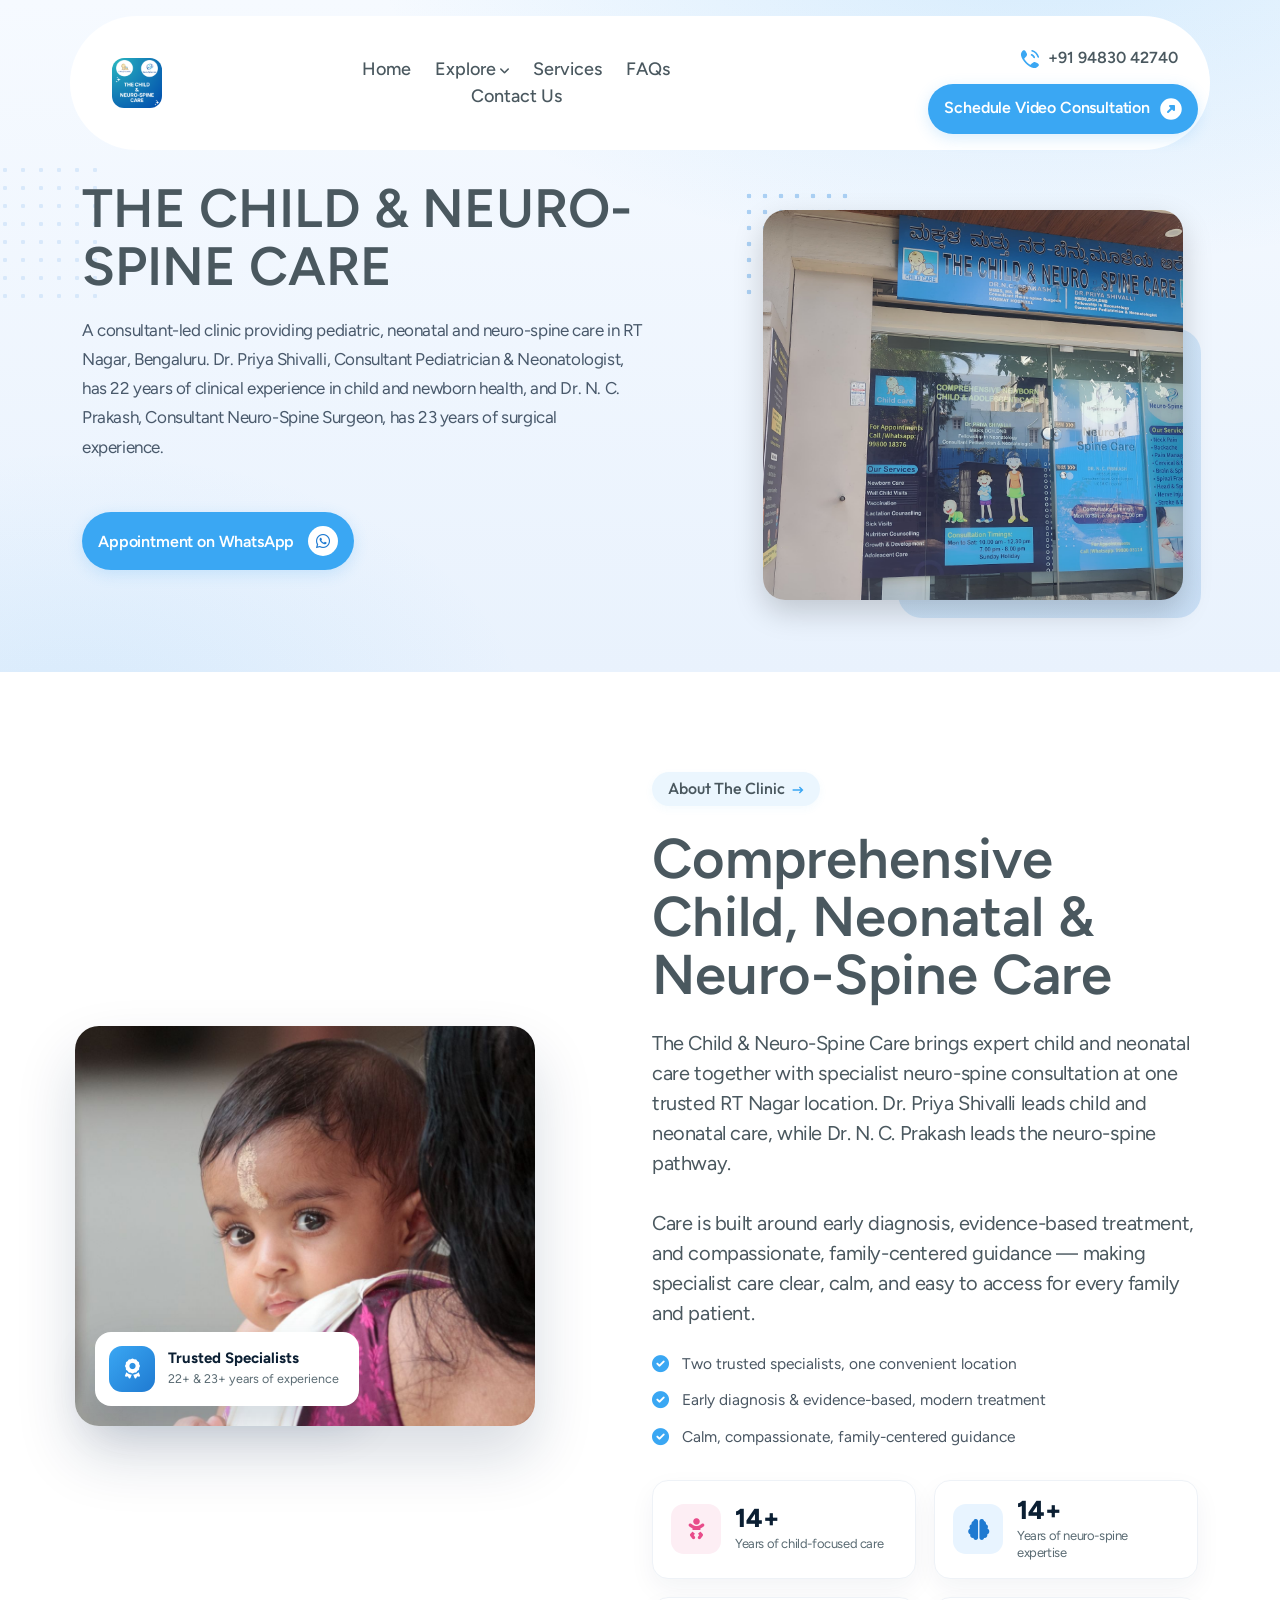
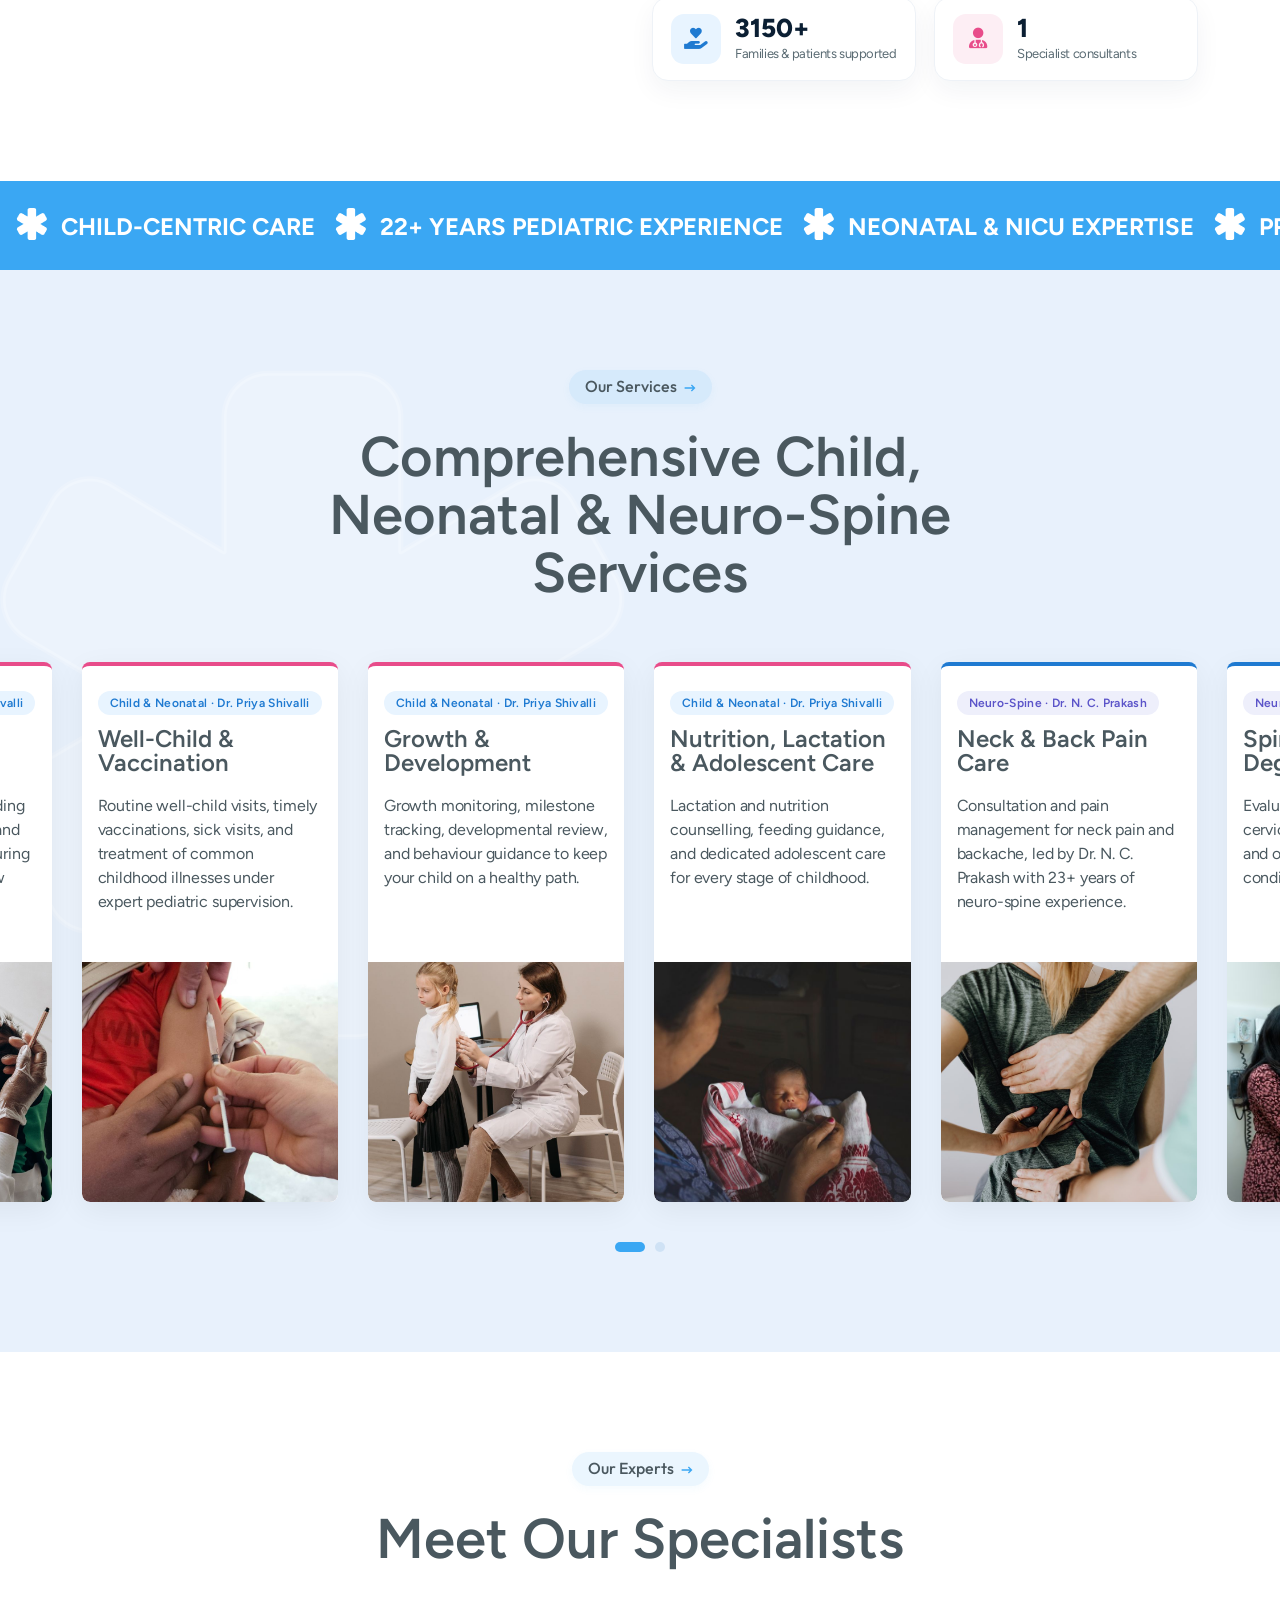
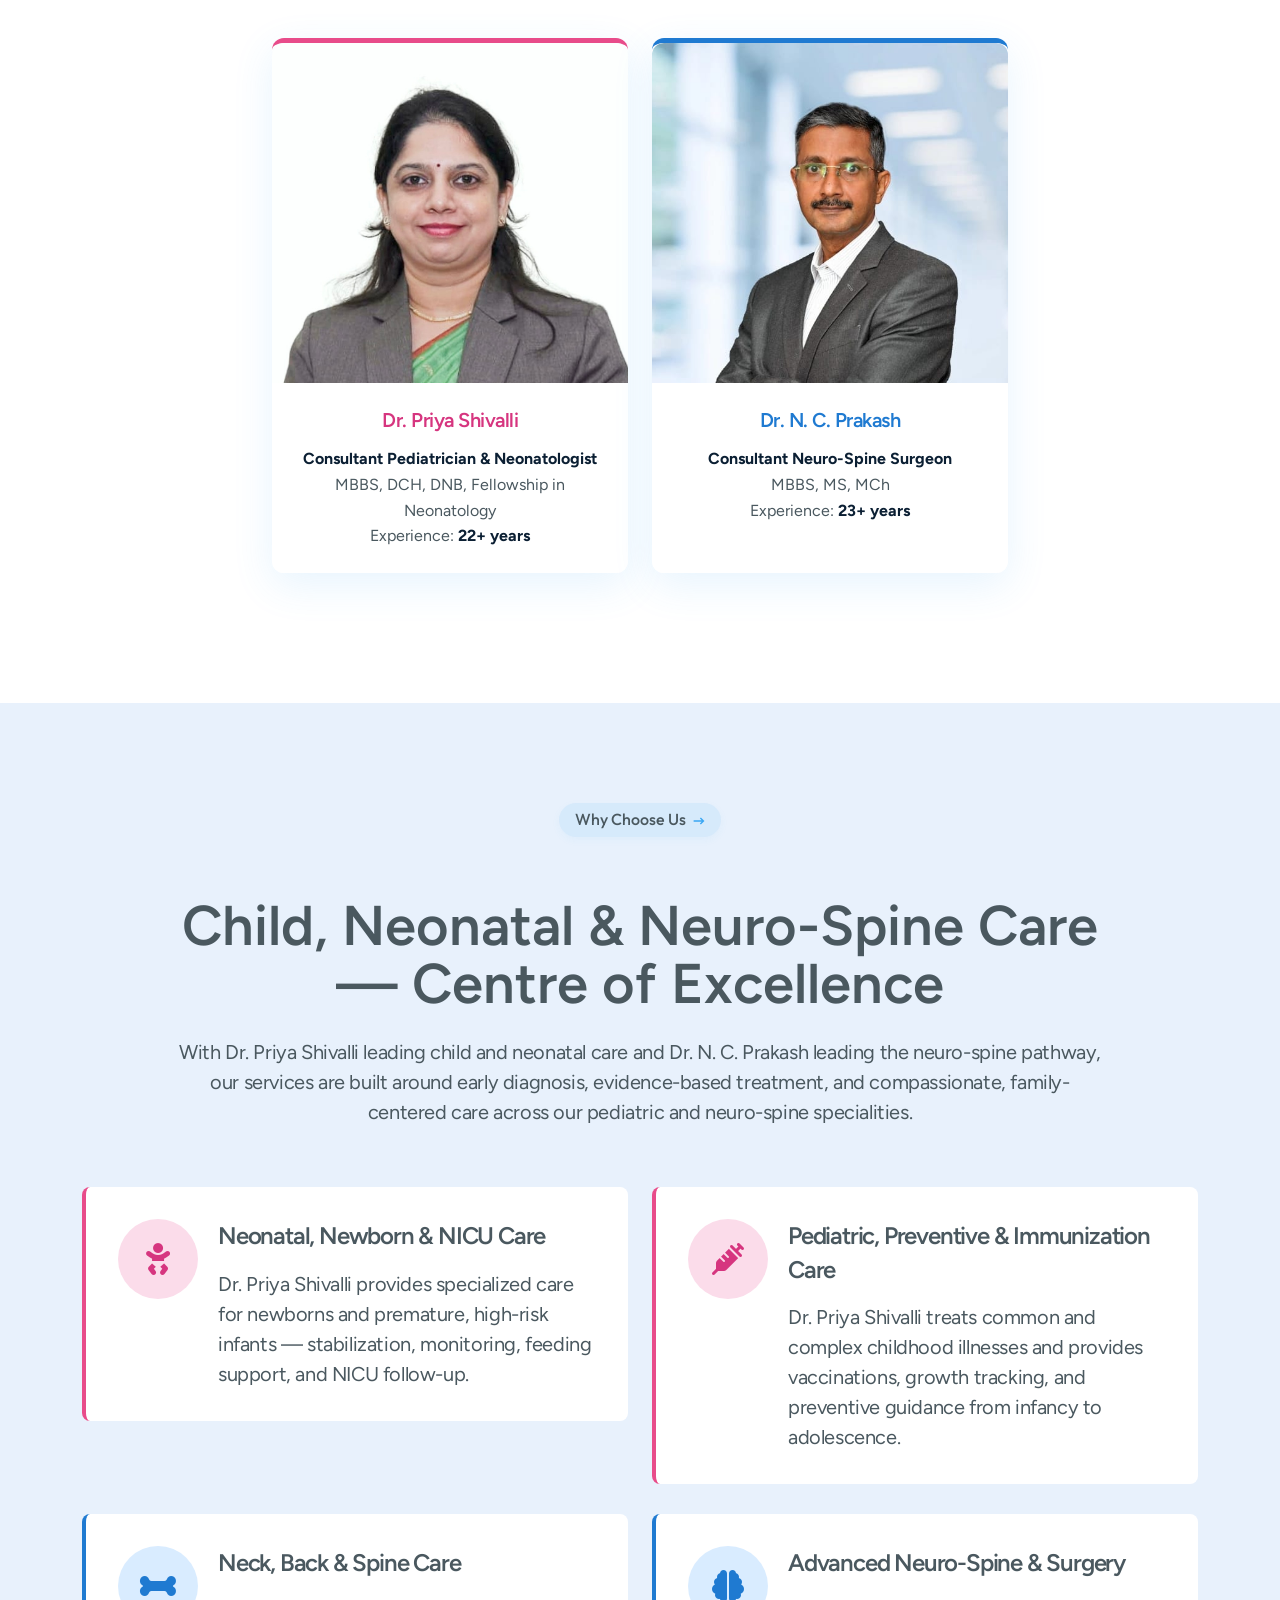
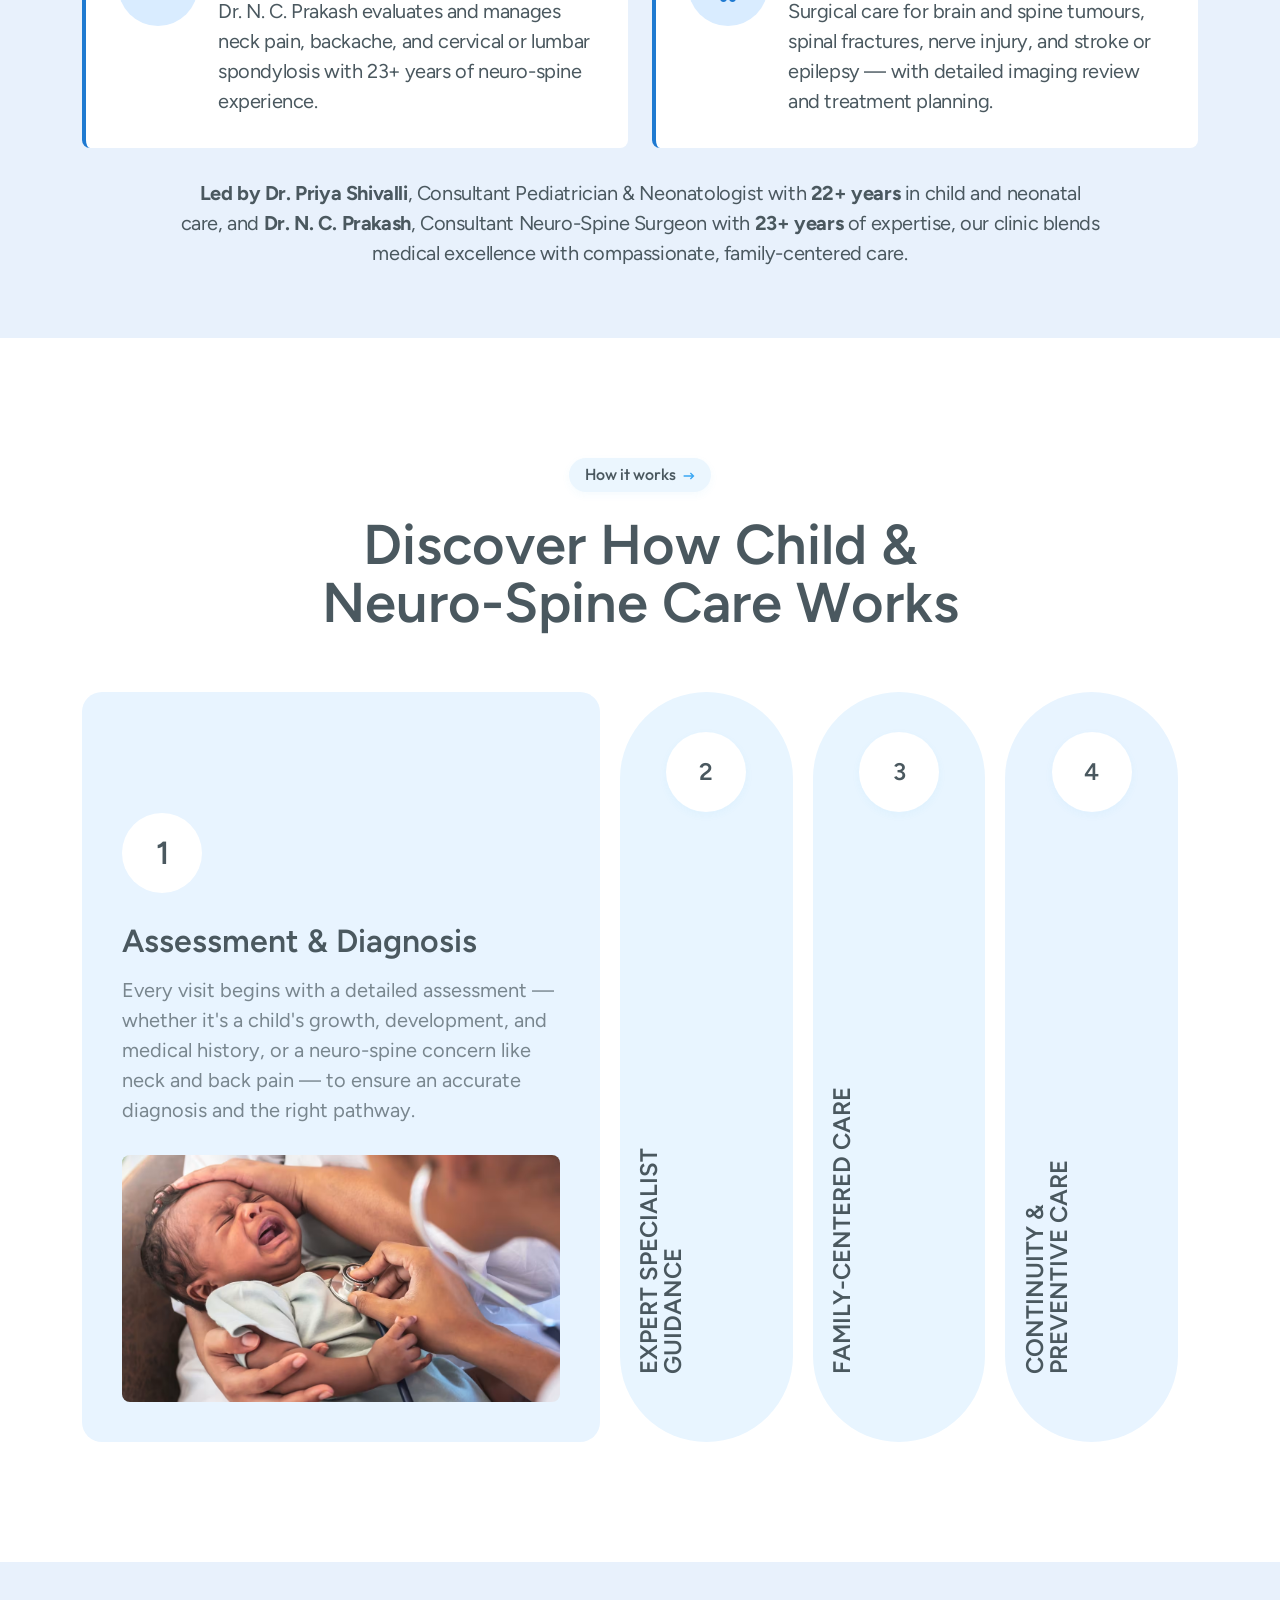
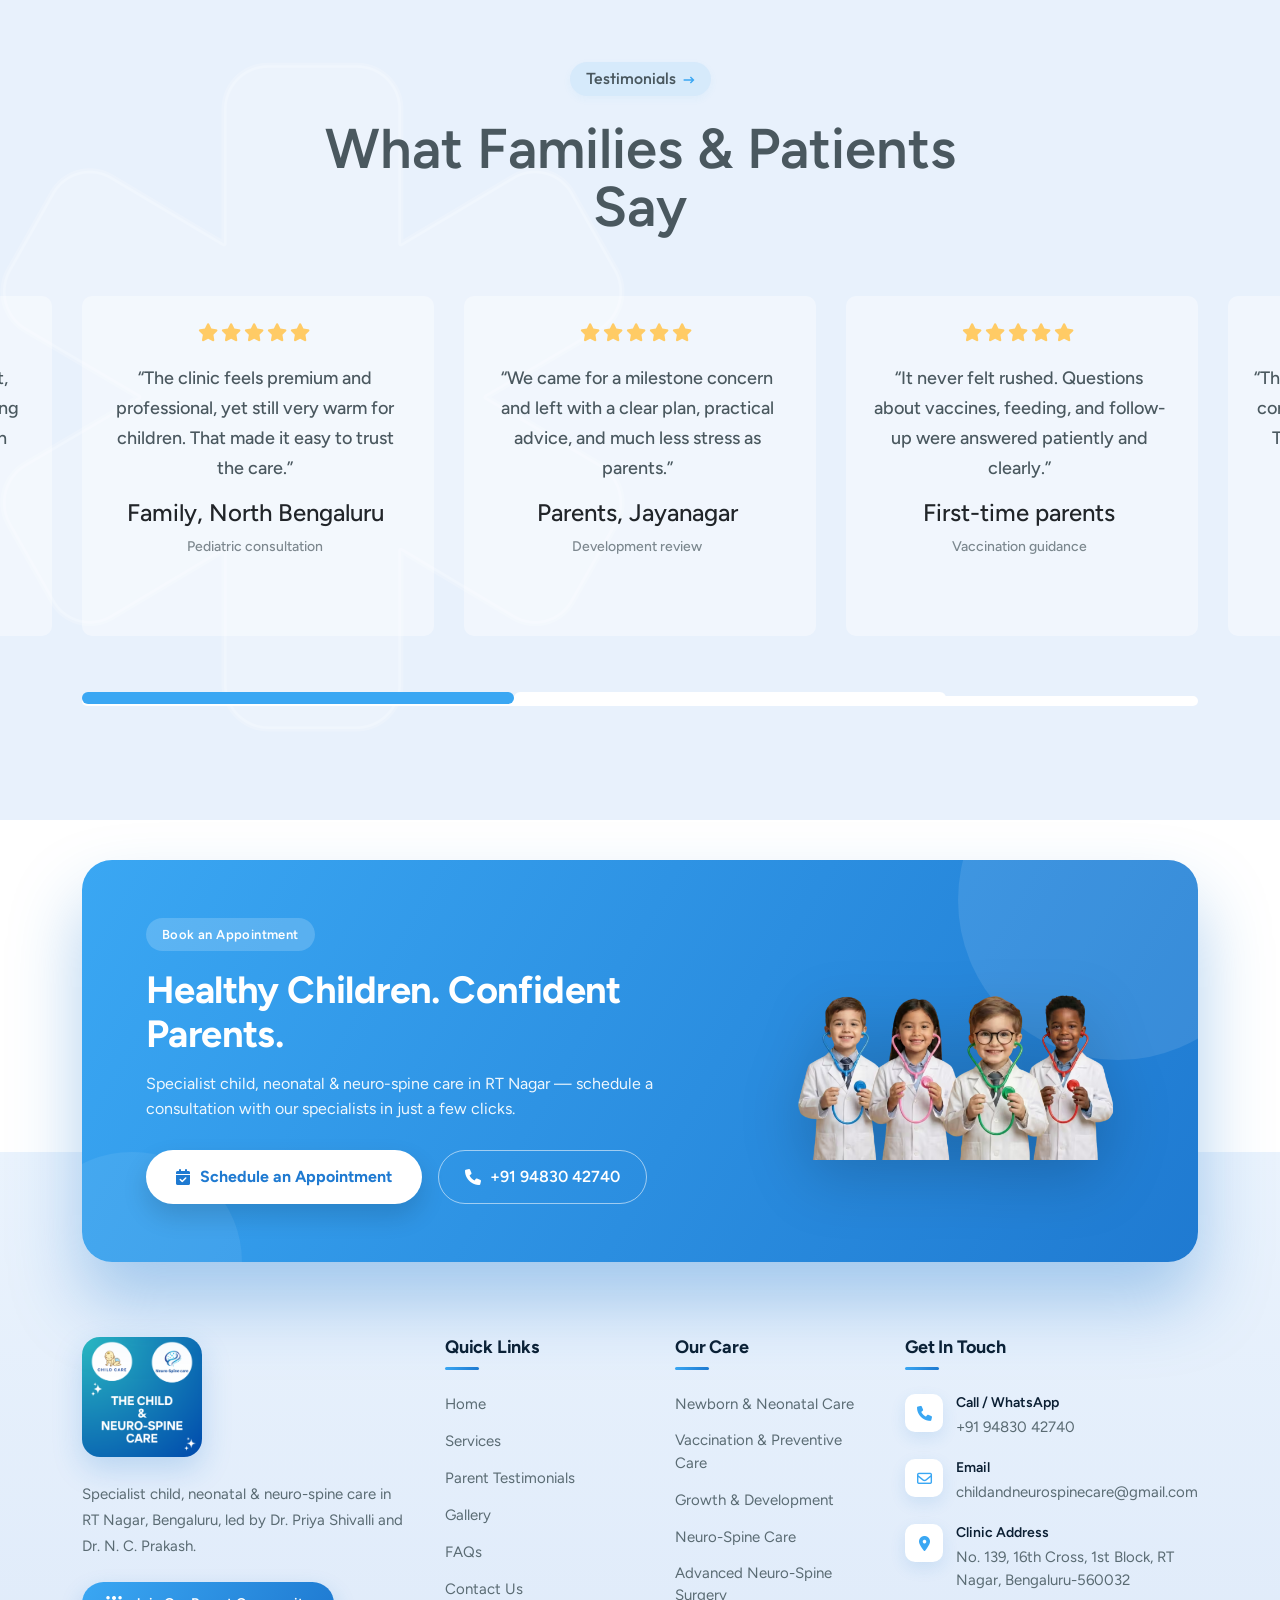
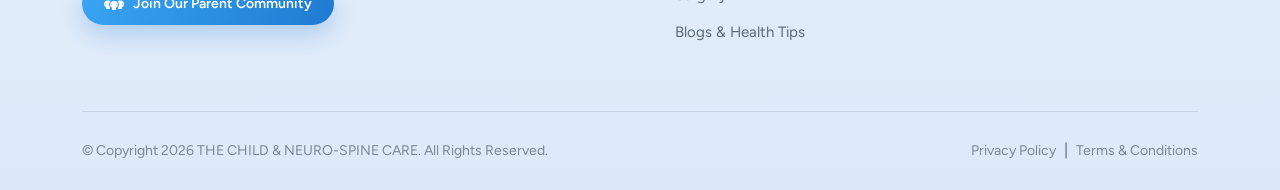
==== commit 8c73c4fe: "commit" ====
--- a/index.html
+++ b/index.html
@@ -1,650 +1,1456 @@
 <!DOCTYPE html>
 <html lang="en">
+
 <head>
   <meta charset="UTF-8">
   <meta name="viewport" content="width=device-width, initial-scale=1.0">
   <title>THE CHILD &amp; NEURO-SPINE CARE | Child, Neonatal &amp; Neuro-Spine Care in Bengaluru</title>
-  <meta name="description" content="THE CHILD &amp; NEURO-SPINE CARE brings together Dr Priya Shivalli for child and neonatal care and Dr N. C. Prakash for neuro-spine care in RT Nagar, Bengaluru.">
-  <meta name="keywords" content="pediatrician Bengaluru, neonatal care RT Nagar, neuro-spine surgeon Bengaluru, Dr Priya Shivalli, Dr N C Prakash">
-  <meta name="author" content="Dr. Priya Shivalli and Dr. N. C. Prakash">
-  <meta name="robots" content="index, follow">
-  <meta property="og:type" content="website">
-  <meta property="og:site_name" content="THE CHILD &amp; NEURO-SPINE CARE">
-  <meta property="og:title" content="THE CHILD &amp; NEURO-SPINE CARE | Child, Neonatal &amp; Neuro-Spine Care in Bengaluru">
-  <meta property="og:description" content="Child and neonatal care by Dr Priya Shivalli with neuro-spine care led by Dr N. C. Prakash in RT Nagar.">
-  <meta property="og:image" content="assets/img/logo/drpriya/clinic-share-card.png?v=1">
-  <meta property="og:image:alt" content="THE CHILD &amp; NEURO-SPINE CARE clinic logo and brand card">
-  <meta property="og:image:type" content="image/png">
-  <meta property="og:image:width" content="1200">
-  <meta property="og:image:height" content="630">
-  <meta name="twitter:card" content="summary_large_image">
-  <meta name="twitter:title" content="THE CHILD &amp; NEURO-SPINE CARE | Child, Neonatal &amp; Neuro-Spine Care in Bengaluru">
-  <meta name="twitter:description" content="Child and neonatal care by Dr Priya Shivalli with neuro-spine care led by Dr N. C. Prakash in RT Nagar.">
-  <meta name="twitter:image" content="assets/img/logo/drpriya/clinic-share-card.png?v=1">
-  <meta name="twitter:image:alt" content="THE CHILD &amp; NEURO-SPINE CARE clinic logo and brand card">
-  <link rel="image_src" href="assets/img/logo/drpriya/clinic-share-card.png?v=1">
-  <link rel="preconnect" href="https://fonts.googleapis.com">
-  <link rel="preconnect" href="https://fonts.gstatic.com" crossorigin>
-  <link rel="dns-prefetch" href="https://api.whatsapp.com">
+
+  <!--=====FAB ICON=======-->
   <link rel="shortcut icon" href="assets/img/logo/drpriya/clinic-logo.png">
+
+  <!--===== CSS LINK =======-->
+  <link rel="stylesheet" href="assets/css/plugins/bootstrap.min.css">
+  <link rel="stylesheet" href="assets/css/plugins/aos.css">
   <link rel="stylesheet" href="assets/css/plugins/fontawesome.css">
-  <link rel="stylesheet" href="assets/css/styles.css">
-  <script src="assets/js/script.js" defer></script>
-  <script type="application/ld+json">
-  {
-    "@context": "https://schema.org",
-    "@type": "MedicalClinic",
-    "name": "THE CHILD & NEURO-SPINE CARE",
-    "description": "Child, neonatal, and neuro-spine care in Bengaluru led by Dr Priya Shivalli and Dr N. C. Prakash.",
-    "telephone": "+919483042740",
-    "email": "childandneurospinecare@gmail.com",
-    "address": {
-      "@type": "PostalAddress",
-      "streetAddress": "No. 139, 16th Cross, 1st Block, RT Nagar",
-      "addressLocality": "Bengaluru",
-      "addressRegion": "Karnataka",
-      "postalCode": "560032",
-      "addressCountry": "IN"
-    },
-    "medicalSpecialty": ["Pediatrics", "Neonatal Care", "Neurosurgery", "Spine Surgery"],
-    "priceRange": "$$"
-  }
-  </script>
+  <link rel="stylesheet" href="assets/css/plugins/magnific-popup.css">
+  <link rel="stylesheet" href="assets/css/plugins/owlcarousel.min.css">
+  <link rel="stylesheet" href="assets/css/plugins/sidebar.css">
+  <link rel="stylesheet" href="assets/css/plugins/slick-slider.css">
+  <link rel="stylesheet" href="assets/css/plugins/nice-select.css">
+  <link rel="stylesheet" href="assets/css/plugins/swiper-bundle.css">
+  <link rel="stylesheet" href="assets/css/main.css">
+  <link rel="stylesheet" href="assets/css/custom.css">
+
+  <!-- Small inline styles to handle responsive video embeds used in the videos section -->
+  <style>
+    .video-responsive {
+      position: relative;
+      padding-bottom: 56.25%;
+      height: 0;
+      overflow: hidden
+    }
+
+    .video-responsive iframe,
+    .video-responsive video {
+      position: absolute;
+      top: 0;
+      left: 0;
+      width: 100%;
+      height: 100%
+    }
+
+    .video-card h4 {
+      margin-top: 12px;
+      font-size: 1.05rem
+    }
+
+    .testimonial4-boxarea p {
+      min-height: 80px
+    }
+
+    /* Meet Our Specialists — markup has no .team4-slider-area wrapper,
+         so the template's team4 styles never apply. Re-scope to this layout. */
+    .team4-section-area .row.justify-content-center {
+      margin-top: 10px
+    }
+
+    .team4-section-area .col-lg-4 {
+      display: flex;
+      margin-bottom: 30px
+    }
+
+    .team4-section-area .team4-boxarea {
+      position: relative;
+      z-index: 1;
+      width: 100%;
+      max-width: 380px;
+      margin-inline: auto;
+      background: #fff;
+      border-radius: 12px;
+      overflow: hidden;
+      box-shadow: 0 12px 40px rgba(58, 167, 243, .12);
+      display: flex;
+      flex-direction: column;
+    }
+
+    .team4-section-area .team4-boxarea .img1 {
+      position: relative;
+      z-index: 1;
+      overflow: hidden;
+      border-radius: 12px 12px 0 0;
+      background: #f4f8ff;
+    }
+
+    .team4-section-area .team4-boxarea .img1 .team-img10 {
+      display: block;
+      width: 100%;
+      height: 340px;
+      object-fit: cover;
+      object-position: top center;
+      transform: scale(1.06);
+      transform-origin: top center;
+    }
+
+    .team4-section-area .team4-boxarea .img1 .elements13 {
+      position: absolute;
+      left: 10px;
+      top: 15px;
+      z-index: -1;
+      width: 110px;
+      height: auto;
+      opacity: .6;
+      pointer-events: none;
+    }
+
+    .team4-section-area .team4-boxarea .name-area {
+      background: #fff;
+      padding: 24px;
+      text-align: center;
+      flex: 1 1 auto;
+    }
+
+    .team4-section-area .team4-boxarea .name-area a {
+      display: inline-block;
+      color: #0b1f33;
+      font-size: 20px;
+      font-weight: 600;
+      letter-spacing: -.5px;
+      line-height: 1.3;
+      transition: color .3s;
+    }
+
+    .team4-section-area .team4-boxarea .name-area a:hover {
+      color: #3aa7f3
+    }
+
+    .team4-section-area .team4-boxarea .name-area p {
+      margin: 0;
+      font-size: 16px;
+      line-height: 1.6;
+      color: #4a585f;
+    }
+
+    .team4-section-area .team4-boxarea .name-area p strong {
+      color: #0b1f33
+    }
+
+    /* Service card specialist tags */
+    .service4-boxarea .service-tag {
+      display: inline-block;
+      font-size: 12px;
+      font-weight: 600;
+      letter-spacing: .3px;
+      padding: 5px 12px;
+      border-radius: 30px;
+      line-height: 1.2;
+    }
+
+    .service4-boxarea .service-tag.tag-child {
+      background: #e8f4ff;
+      color: #1f7ad1
+    }
+
+    .service4-boxarea .service-tag.tag-neuro {
+      background: #eeeffb;
+      color: #5b54c9
+    }
+
+    /* Equal-height service cards */
+    .service4-section-area .service4-slider-area .service4-boxarea {
+      display: flex;
+      flex-direction: column;
+      height: 100%;
+      background: #fff;
+      box-shadow: 0 8px 30px rgba(0, 0, 0, .06);
+    }
+
+    .service4-section-area .service4-slider-area .service4-boxarea .content-area {
+      flex: 1 1 auto;
+      min-height: 215px;
+    }
+
+    .service4-section-area .service4-slider-area .service4-boxarea .img1 {
+      flex: 0 0 auto;
+      height: 240px;
+    }
+
+    .service4-section-area .service4-slider-area .service4-boxarea .img1 img {
+      height: 100%;
+      width: 100%;
+      object-fit: cover;
+    }
+
+    /* Make owl carousel items stretch to equal height */
+    .service4-section-area .service4-slider-area.owl-carousel .owl-stage {
+      display: flex
+    }
+
+    .service4-section-area .service4-slider-area.owl-carousel .owl-item {
+      display: flex;
+      height: auto
+    }
+
+    .service4-section-area .service4-slider-area.owl-carousel .owl-item>div {
+      width: 100%
+    }
+
+    /* Clean, centered carousel pagination dots */
+    .service4-section-area .service4-slider-area .owl-dots {
+      text-align: center;
+      margin-top: 40px;
+      line-height: 0;
+    }
+
+    .service4-section-area .service4-slider-area .owl-dots::after {
+      display: none
+    }
+
+    .service4-section-area .service4-slider-area .owl-dots button {
+      height: 10px;
+      width: 10px;
+      border-radius: 50%;
+      background: #cfe2f5;
+      margin: 0 5px;
+      top: 0;
+      display: inline-block;
+      vertical-align: middle;
+      transition: all .3s ease;
+    }
+
+    .service4-section-area .service4-slider-area .owl-dots button.active {
+      background: #3aa7f3;
+      width: 30px;
+      border-radius: 10px;
+    }
+
+    /* Match the active "How it works" step colour to the others */
+    .works4-section-area .cs_case_study_1_list .box4 {
+      background: #E8F5FF !important
+    }
+  </style>
+  <!--=====  JS SCRIPT LINK =======-->
+  <script src="assets/js/plugins/jquery-3-7-1.min.js"></script>
+
 </head>
-<body data-page="home">
-  <a class="skip-to-content" href="#main-content">Skip to content</a>
-  <header class="site-header" data-site-header></header>
-  <img class="social-share-fallback" src="assets/img/logo/drpriya/clinic-share-card.png?v=1" alt="THE CHILD &amp; NEURO-SPINE CARE clinic logo and brand card" width="1200" height="630" loading="eager" fetchpriority="high" aria-hidden="true">
-
-  <main class="site-main" id="main-content">
-    <section class="page-hero page-hero--home">
+
+<body class="home-index">
+
+  <!--===== PRELOADER STARTS =======-->
+  <div class="cs_preloader">
+    <div class="cs_preloader_in">
+      <div class="cs_wave_first">
+        <img src="assets/img/logo/drpriya/clinic-logo.png" alt="" style="width:100px;height:100px;">
+
+        <p style="text-align:center;font-size:18px;color:#4a585f;margin-top:10px;">
+          Loading
+          <span style="animation:dot 1.4s infinite; animation-delay:0s;">.</span>
+          <span style="animation:dot 1.4s infinite; animation-delay:0.2s;">.</span>
+          <span style="animation:dot 1.4s infinite; animation-delay:0.4s;">.</span>
+        </p>
+      </div>
+    </div>
+  </div>
+
+  <style>
+    @keyframes dot {
+      0% {
+        opacity: 0;
+      }
+
+      50% {
+        opacity: 1;
+      }
+
+      100% {
+        opacity: 0;
+      }
+    }
+  </style>
+
+  <!--===== PRELOADER ENDS =======-->
+
+  <!--===== PROGRESS STARTS=======-->
+  <div class="paginacontainer">
+    <div class="progress-wrap">
+      <svg class="progress-circle svg-content" width="100%" height="100%" viewBox="-1 -1 102 102">
+        <path d="M50,1 a49,49 0 0,1 0,98 a49,49 0 0,1 0,-98" />
+      </svg>
+    </div>
+  </div>
+  <!--===== PROGRESS ENDS=======-->
+
+  <!--=====HEADER START=======-->
+  <header class="homepage4-body">
+    <div id="vl-header-sticky" class="vl-header-area vl-transparent-header">
       <div class="container">
-        <img class="shape-doodle shape-doodle--cloud" src="assets/img/icons/pediatric-cloud.svg" alt="" aria-hidden="true" data-parallax="18">
-        <img class="shape-doodle shape-doodle--loop" src="assets/img/icons/sparkle-loop.svg" alt="" aria-hidden="true" data-parallax="12">
-        <div class="page-hero__layout page-hero__layout--home page-hero__layout--split">
-          <div class="hero-home-copy" data-reveal>
-            <span class="eyebrow">Trusted Child, Neonatal And Neuro-Spine Care In RT Nagar</span>
-            <h1>Two specialists. One trusted clinic for child and neuro-spine care.</h1>
-            <p class="lead">Dr. Priya Shivalli, MBBS, DCH, DNB, Fellowship in Neonatology, leads child and neonatal care, while Dr. N. C. Prakash, MBBS, MS, MCh, manages neuro-spine care with 23+ years of specialist experience.</p>
-
-            <div class="hero-pill-row">
-              <span class="hero-pill"><i class="fa-solid fa-baby"></i> Child and neonatal care</span>
-              <span class="hero-pill"><i class="fa-solid fa-brain"></i> Neuro-spine expertise</span>
-            </div>
-
-            <div class="btn-row">
-              <a class="btn btn-primary pulse-cta" href="https://priyashivalli.exlyapp.com/plan/bb7b796f-a031-49b8-b7fc-497026ac1e95" target="_blank" rel="noopener"><i class="fa-solid fa-calendar-check"></i> Book Online Consultation</a>
-              <a class="btn btn-secondary" href="contact.html"><i class="fa-solid fa-location-dot"></i> Visit The Clinic</a>
-            </div>
-
-            <div class="hero-stat-row">
-              <article class="hero-stat">
-                <strong data-count="22" data-count-label="22+">22+</strong>
-                <span>Years of child-focused care</span>
-              </article>
-              <article class="hero-stat">
-                <strong data-count="23" data-count-label="23+">23+</strong>
-                <span>Years of neuro-spine expertise</span>
-              </article>
-              <article class="hero-stat">
-                <strong data-count="5000" data-count-label="5000+">5000+</strong>
-                <span>Families and patients supported</span>
-              </article>
-            </div>
-          </div>
-
-          <div class="hero-home-media" data-reveal>
-            <div class="hero-video-card">
-              <video class="hero-video-card__media" autoplay muted loop playsinline poster="assets/img/all-images/drpriya/clinic-poster.jpeg">
-                <source src="assets/video/hero-infant-toy-play.mp4" type="video/mp4">
-              </video>
-              <div class="hero-video-card__overlay"></div>
-            </div>
-            <div class="hero-media-note hero-media-note--top">
-              <i class="fa-solid fa-shield-heart"></i>
-              <div>
-                <strong>Comfort-First Visits</strong>
-                <span>Calm, child-friendly care</span>
-              </div>
-            </div>
-            <div class="hero-media-note hero-media-note--bottom">
-              <i class="fa-solid fa-comments"></i>
-              <div>
-                <strong>Parent Guidance</strong>
-                <span>Clear advice after every visit</span>
-              </div>
-            </div>
-          </div>
-        </div>
-      </div>
-    </section>
-
-    <section class="section section--tight">
-      <div class="container">
-        <div class="split-layout split-layout--feature">
-          <div class="section-copy section-copy--centered" data-reveal>
-            <span class="eyebrow">Why Patients Feel At Ease</span>
-            <h2>Two clearly defined specialties under one trusted clinic roof.</h2>
-            <p>The site now makes the care structure explicit: Dr. Priya Shivalli manages child and neonatal care, while Dr. N. C. Prakash leads neuro-spine consultations, review, and treatment planning.</p>
-            <ul class="feature-list">
-              <li><i class="fa-solid fa-circle-check"></i><span>Dr. Priya handles newborn, neonatal, pediatric, growth, and developmental care with calm parent guidance.</span></li>
-              <li><i class="fa-solid fa-circle-check"></i><span>Dr. Prakash handles neck pain, backache, spondylosis, tumours, fractures, nerve injury, and neuro-spine surgery pathways.</span></li>
-              <li><i class="fa-solid fa-circle-check"></i><span>One location in RT Nagar keeps specialist access simple for families and neuro-spine patients.</span></li>
+        <div class="row align-items-center row-bg1">
+          <div class="col-lg-2 col-md-6 col-6">
+            <div class="vl-logo">
+              <a href="index.html"><img src="assets/img/logo/drpriya/clinic-logo.png" alt=""></a>
+            </div>
+          </div>
+          <div class="col-lg-5 d-none d-lg-block">
+            <div class="vl-main-menu text-center">
+              <nav class="vl-mobile-menu-active">
+                <ul>
+                  <li class="has-dropdown">
+                    <a href="index.html">Home <span class="arrow-size"></i></span></a>
+
+                  </li>
+                  <li class="has-dropdown">
+                    <a href="#">Explore <span class="arrow-size"><i
+                          class="fa-solid fa-angle-down d-lg-inline d-none"></i></span></a>
+                    <ul class="sub-menu">
+                      <li><a href="testimonial.html">Testimonials</a></li>
+                      <li><a href="gallery.html">Gallery</a></li>
+                      <li><a href="https://priyashivalli.exlyapp.com/blog">Blogs & Health Tips</a></li>
+                    </ul>
+                  </li>
+                  <li class="has-dropdown">
+                    <a href="services.html">Services <span class="arrow-size"></i></span></a>
+                  </li>
+                  <li class="has-dropdown">
+                    <a href="faq.html">FAQs <span class="arrow-size"></i></span></a>
+                  </li>
+                  <li class="has-dropdown">
+                    <a href="contact.html">Contact Us <span class="arrow-size"></i></span></a>
+                  </li>
+                </ul>
+              </nav>
+            </div>
+          </div>
+          <div class="col-lg-5 col-md-6 col-6">
+            <div class="vl-hero-btn d-none d-lg-block text-end">
+              <div class="btn-area1">
+                <a href="tel:+919483042740" class="phone"><svg xmlns="http://www.w3.org/2000/svg" width="20" height="20"
+                    viewBox="0 0 20 20" fill="none">
+                    <g clip-path="url(#clip0_5825_4343)">
+                      <path
+                        d="M4.32688 1.17598C4.79912 1.27359 5.1752 1.59087 5.40887 2.01006L6.15321 3.34544C6.42738 3.83727 6.65811 4.25117 6.80878 4.61098C6.96862 4.99266 7.06355 5.36904 7.02016 5.78518C6.97676 6.20131 6.80622 6.55001 6.57107 6.8905C6.3494 7.21148 6.03823 7.56888 5.66848 7.99356L4.57431 9.25038C4.37824 9.47563 4.2802 9.58821 4.27124 9.72896C4.26228 9.86971 4.34263 9.98996 4.50333 10.2304C5.87299 12.2796 7.71894 14.1262 9.76983 15.497C10.0103 15.6577 10.1305 15.738 10.2712 15.7291C10.412 15.7201 10.5247 15.6221 10.7498 15.426L12.0067 14.3318C12.4314 13.962 12.7888 13.6509 13.1098 13.4292C13.4502 13.194 13.799 13.0235 14.2151 12.9801C14.6312 12.9367 15.0077 13.0317 15.3893 13.1915C15.7491 13.3422 16.163 13.5729 16.6547 13.847L17.9902 14.5915C18.4094 14.8251 18.7267 15.2012 18.8243 15.6734C18.9229 16.1505 18.7775 16.6302 18.4562 17.0244C17.2904 18.4547 15.4227 19.3654 13.4633 18.9701C12.259 18.7272 11.0707 18.3225 9.63342 17.4982C6.74558 15.842 4.15636 13.2514 2.50212 10.367C1.67786 8.92963 1.2731 7.74134 1.03015 6.53696C0.634898 4.5776 1.54559 2.70987 2.9759 1.54412C3.37009 1.22284 3.84971 1.07736 4.32688 1.17598Z"
+                        fill="#3aa7f3" />
+                      <path fill-rule="evenodd" clip-rule="evenodd"
+                        d="M11.3062 1.54C11.4337 1.0978 11.8957 0.842779 12.3379 0.970388C15.5607 1.90041 18.099 4.43862 19.0292 7.66132C19.1567 8.1035 18.9017 8.56545 18.4596 8.69304C18.0174 8.8207 17.5554 8.5657 17.4278 8.1235C16.6565 5.45101 14.5483 3.34295 11.8757 2.57171C11.4336 2.4441 11.1786 1.98219 11.3062 1.54ZM10.7947 5.47187C10.9747 5.04825 11.4639 4.85066 11.8876 5.03055C13.2723 5.6186 14.381 6.72725 14.969 8.11199C15.1489 8.53562 14.9513 9.02487 14.5277 9.20479C14.1041 9.38462 13.6148 9.18704 13.4349 8.76345C13.0157 7.77614 12.2234 6.9839 11.2361 6.56463C10.8125 6.38474 10.6149 5.8955 10.7947 5.47187Z"
+                        fill="#3aa7f3" />
+                    </g>
+                    <defs>
+                      <clipPath id="clip0_5825_4343">
+                        <rect width="20" height="20" fill="white" />
+                      </clipPath>
+                    </defs>
+                  </svg> +91 94830 42740</a>
+                <a href="https://priyashivalli.exlyapp.com/plan/bb7b796f-a031-49b8-b7fc-497026ac1e95"
+                  class="vl-btn4">Schedule Video Consultation<span><svg xmlns="http://www.w3.org/2000/svg" width="22"
+                      height="22" viewBox="0 0 22 22" fill="none">
+                      <path fill-rule="evenodd" clip-rule="evenodd"
+                        d="M11 0.25C5.06294 0.25 0.25 5.06294 0.25 11C0.25 16.9371 5.06294 21.75 11 21.75C16.9371 21.75 21.75 16.9371 21.75 11C21.75 5.06294 16.9371 0.25 11 0.25ZM10 7C9.5955 7 9.2309 7.24364 9.0761 7.61732C8.92134 7.99099 9.0069 8.42111 9.2929 8.70711L10.5858 10L7.29289 13.2929C6.90237 13.6834 6.90237 14.3166 7.29289 14.7071C7.68342 15.0976 8.31658 15.0976 8.70711 14.7071L12 11.4142L13.2929 12.7071C13.5789 12.9931 14.009 13.0787 14.3827 12.9239C14.7564 12.7691 15 12.4045 15 12V8C15 7.44772 14.5523 7 14 7H10Z"
+                        fill="white" />
+                    </svg></span></a>
+              </div>
+            </div>
+            <div class="vl-header-action-item d-block d-lg-none">
+              <button type="button" class="vl-offcanvas-toggle">
+                <i class="fa-solid fa-bars-staggered"></i>
+              </button>
+            </div>
+          </div>
+        </div>
+      </div>
+    </div>
+  </header>
+  <!--=====HEADER END =======-->
+
+  <!--===== MOBILE HEADER STARTS =======-->
+  <div class="homepage4-body">
+    <div class="vl-offcanvas">
+      <div class="vl-offcanvas-wrapper">
+        <div class="vl-offcanvas-header">
+          <a href="index.html" class="vl-offcanvas-brand">
+            <img src="assets/img/logo/drpriya/clinic-logo.png" alt="THE CHILD &amp; NEURO-SPINE CARE">
+          </a>
+          <button class="vl-offcanvas-close-toggle" aria-label="Close menu">
+            <i class="fa-solid fa-xmark"></i>
+          </button>
+        </div>
+
+        <div class="vl-offcanvas-menu d-lg-none">
+          <nav></nav>
+        </div>
+
+        <div class="vl-offcanvas-cta">
+          <a href="https://api.whatsapp.com/send/?phone=%2B919483042740&amp;text=Hello%21+I+would+like+to+book+an+appointment.&amp;type=phone_number&amp;app_absent=0"
+            target="_blank" rel="noopener" class="moff-btn moff-btn--wa">
+            <i class="fa-brands fa-whatsapp"></i> Appointment on WhatsApp
+          </a>
+          <a href="https://priyashivalli.exlyapp.com/plan/bb7b796f-a031-49b8-b7fc-497026ac1e95"
+            class="moff-btn moff-btn--video">
+            <i class="fa-solid fa-video"></i> Schedule Video Consultation
+          </a>
+        </div>
+
+        <div class="vl-offcanvas-contact">
+          <a href="tel:+919483042740" class="moff-contact">
+            <span class="moff-contact__ic"><i class="fa-solid fa-phone"></i></span>
+            <span class="moff-contact__tx"><strong>Call us</strong>+91 94830 42740</span>
+          </a>
+          <a href="mailto:childandneurospinecare@gmail.com" class="moff-contact">
+            <span class="moff-contact__ic"><i class="fa-regular fa-envelope"></i></span>
+            <span class="moff-contact__tx"><strong>Email us</strong>childandneurospinecare@gmail.com</span>
+          </a>
+          <a href="https://www.google.com/maps?q=The+Child+and+Neuro+Spine+Care,+RT+Nagar,+Bengaluru+560032"
+            target="_blank" rel="noopener" class="moff-contact">
+            <span class="moff-contact__ic"><i class="fa-solid fa-location-dot"></i></span>
+            <span class="moff-contact__tx"><strong>Visit us</strong>No. 139, 16th Cross, 1st Block, RT Nagar,
+              Bengaluru-560032</span>
+          </a>
+        </div>
+        <!-- <div class="space20"></div>
+        <div class="vl-offcanvas-social">
+            <h3 class="vl-offcanvas-sm-title">Follow Us</h3>
+            <div class="space20"></div> -->
+        <!-- <a href="https://www.facebook.com/people/Kidney-Care-Hospital-and-Research-Center/100068045023616/"><i class="fab fa-facebook-f"></i></a>
+            <a href="https://www.instagram.com/kidneyhospitaludaipur/"><i class="fab fa-instagram"></i></a> -->
+      </div>
+    </div>
+  </div>
+  <div class="vl-offcanvas-overlay"></div>
+  </div>
+  <!--===== MOBILE HEADER ENDS =======-->
+
+  <!--===== HERO AREA STARTS =======-->
+  <div class="hero4-section-area"
+    style="background-image: url(assets/img/all-images/bg/bg3.avif); background-position: center; background-repeat: no-repeat; background-size: cover;">
+    <div class="container">
+      <div class="row align-items-center">
+        <div class="col-lg-7">
+          <div class="hero-header heading4">
+            <h1 class="cnsc-hero-title" data-aos="fade-up" data-aos-duration="500">
+              THE CHILD &amp; <span class="accent">NEURO-SPINE CARE</span>
+            </h1>
+            <p class="cnsc-hero-sub" data-aos="fade-up" data-aos-duration="550">
+              A consultant-led clinic providing pediatric, neonatal and neuro-spine care in RT Nagar, Bengaluru.
+              Dr. Priya Shivalli, Consultant Pediatrician &amp; Neonatologist, has 22 years of clinical experience
+              in child and newborn health, and Dr. N. C. Prakash, Consultant Neuro-Spine Surgeon, has 23 years
+              of surgical experience.
+            </p>
+            <div class="space24"></div>
+            <div class="btn-area1" data-aos="fade-left" data-aos-duration="450"
+              style="display:flex; gap:20px; flex-wrap:wrap;">
+
+              <a href="https://api.whatsapp.com/send/?phone=%2B919483042740&text=Hello%21+I+would+like+to+book+an+appointment.&type=phone_number&app_absent=0"
+                target="_blank" rel="noopener" class="vl-btn4">
+                Appointment on WhatsApp
+                <span
+                  style="display:inline-flex;align-items:center;justify-content:center;width:30px;height:30px;border-radius:50%;background:#fff;margin-left:10px;"><i
+                    class="fa-brands fa-whatsapp" style="color:#1f7ad1;font-size:16px;"></i></span>
+              </a>
+              <a href="https://priyashivalli.exlyapp.com/plan/bb7b796f-a031-49b8-b7fc-497026ac1e95"
+                class="vl-btn4 d-inline-flex d-md-none align-items-center">
+                Schedule Video Consultation
+                <span>
+                  <svg xmlns="http://www.w3.org/2000/svg" width="22" height="22" viewBox="0 0 22 22" fill="none">
+                    <path fill-rule="evenodd" clip-rule="evenodd"
+                      d="M11 0.25C5.06294 0.25 0.25 5.06294 0.25 11C0.25 16.9371 5.06294 21.75 11 21.75C16.9371 21.75 21.75 16.9371 21.75 11C21.75 5.06294 16.9371 0.25 11 0.25ZM10 7C9.5955 7 9.2309 7.24364 9.0761 7.61732C8.92134 7.99099 9.0069 8.42111 9.2929 8.70711L10.5858 10L7.29289 13.2929C6.90237 13.6834 6.90237 14.3166 7.29289 14.7071C7.68342 15.0976 8.31658 15.0976 8.70711 14.7071L12 11.4142L13.2929 12.7071C13.5789 12.9931 14.009 13.0787 14.3827 12.9239C14.7564 12.7691 15 12.4045 15 12V8C15 7.44772 14.5523 7 14 7H10Z"
+                      fill="white" />
+                  </svg>
+                </span>
+              </a>
+
+            </div>
+          </div>
+        </div>
+        <div class="col-lg-5">
+          <div class="hero4-images-area cnsc-hero-visual">
+            <div class="bg-area cnsc-hero-deco">
+              <img src="assets/img/all-images/drpriya/WhatsApp Image 2026-04-08 at 11.04.37.jpeg"
+                alt="THE CHILD &amp; NEURO-SPINE CARE clinic in RT Nagar, Bengaluru" style="
+    display: block;
+    width: 100%;
+    max-width: 420px;
+    height: 390px;
+    margin-inline: auto;
+    object-fit: cover;
+    object-position: center center;
+    border-radius: 22px;
+    box-shadow: 0 12px 30px rgba(0, 0, 0, 0.18);
+    cursor: pointer;
+    transition: all 0.35s ease;
+  " onmouseover="this.style.transform='translateY(-6px) scale(1.02)'; this.style.boxShadow='0 30px 60px rgba(0,0,0,0.25)'"
+                onmouseout="this.style.transform='none'; this.style.boxShadow='0 12px 30px rgba(0,0,0,0.18)'" />
+
+            </div>
+          </div>
+        </div>
+      </div>
+    </div>
+  </div>
+  <!--===== HERO AREA ENDS =======-->
+
+  <!--===== ABOUT AREA STARTS =======-->
+  <div class="about4-section-area sp1">
+    <div class="container">
+      <div class="row align-items-center">
+        <div class="col-lg-6">
+          <div class="about-images-area cnsc-about-img">
+            <div class="img1">
+              <img src="assets/img/all-images/about/hero-neonatal-care.jpg"
+                alt="Mother and child — compassionate newborn and child care">
+            </div>
+            <div class="img2">
+              <img src="assets/img/elements/elements18.png" alt="" class="elements18 keyframe5">
+            </div>
+            <div class="cnsc-about-badge" data-aos="zoom-in" data-aos-duration="450">
+              <i class="fa-solid fa-award"></i>
+              <div><strong>Trusted Specialists</strong><span>22+ &amp; 23+ years of experience</span></div>
+            </div>
+          </div>
+        </div>
+        <div class="col-lg-6">
+          <div class="about4-heading heading4">
+            <h5 class="vl-section-subtitle" data-aos="fade-left" data-aos-duration="450">About The Clinic <svg
+                xmlns="http://www.w3.org/2000/svg" width="13" height="8" viewBox="0 0 13 8" fill="none">
+                <path d="M0.667969 4.00033H11.049M8.00137 7.33366L11.3346 4.00033L8.0013 0.666992" stroke="#3aa7f3"
+                  stroke-width="1.5" />
+              </svg></h5>
+            <div class="space24"></div>
+            <h2 class="vl-section-title text-anime-style-3">Comprehensive Child, Neonatal &amp; Neuro-Spine Care</h2>
+            <div class="space24"></div>
+            <p data-aos="fade-left" data-aos-duration="450">
+              The Child &amp; Neuro-Spine Care brings expert child and neonatal care together with specialist
+              neuro-spine consultation at one trusted RT Nagar location. Dr. Priya Shivalli leads child and
+              neonatal care, while Dr. N. C. Prakash leads the neuro-spine pathway.
+              <br><br>
+              Care is built around early diagnosis, evidence-based treatment, and compassionate,
+              family-centered guidance &mdash; making specialist care clear, calm, and easy to access
+              for every family and patient.
+            </p>
+            <ul class="cnsc-about-features" data-aos="fade-left" data-aos-duration="450">
+              <li><i class="fa-solid fa-circle-check"></i> Two trusted specialists, one convenient location</li>
+              <li><i class="fa-solid fa-circle-check"></i> Early diagnosis &amp; evidence-based, modern treatment</li>
+              <li><i class="fa-solid fa-circle-check"></i> Calm, compassionate, family-centered guidance</li>
             </ul>
-            <div class="btn-row">
-              <a class="btn btn-outline" href="about.html">Meet Our Doctors</a>
-              <a class="btn btn-secondary" href="services.html">Explore Services</a>
-            </div>
-          </div>
-
-          <div class="photo-stack photo-stack--offset" data-reveal>
-            <div class="image-frame image-frame--tall">
-              <img class="image-frame__award-crop" src="assets/img/all-images/drpriya/fiap-award.jpeg" alt="Dr. Priya Shivalli receiving professional recognition" width="620" height="460" loading="lazy">
-            </div>
-            <div class="floating-note">
-              <img src="assets/img/icons/care-rainbow.svg" alt="" aria-hidden="true">
-              <span>Warm visuals, calm communication, structured care</span>
-            </div>
-          </div>
-        </div>
-      </div>
-    </section>
-
-    <section class="section">
-      <div class="container">
-        <div class="section-header center" data-reveal>
-          <span class="eyebrow">Care Pathways</span>
-          <h2>Specialized pathways for children, newborns, and neuro-spine patients.</h2>
-          <p>Services are grouped by the doctor who leads them, so visitors can quickly understand whether they need child and neonatal care or neuro-spine consultation.</p>
-        </div>
-
-        <div class="grid grid-3">
-          <article class="story-card" data-reveal data-tilt>
-            <div class="story-card__image">
-              <img src="assets/img/all-images/works/urban-modern-mom.jpg" alt="Indian urban mother holding her baby during a consultation-style moment" width="560" height="420" loading="lazy">
-            </div>
-            <div class="story-card__body">
-              <div class="story-icon"><i class="fa-solid fa-baby"></i></div>
-              <h3>Child And Neonatal Care</h3>
-              <p>Feeding support, jaundice review, newborn follow-up, vaccination planning, and practical pediatric guidance from Dr. Priya.</p>
-              <a href="services.html">View newborn services <i class="fa-solid fa-arrow-right"></i></a>
-            </div>
-          </article>
-
-          <article class="story-card" data-reveal data-tilt>
-            <div class="story-card__image">
-              <img src="assets/img/all-images/works/toddler-height-check.jpg" alt="Toddler height check for growth and milestone review" width="560" height="420" loading="lazy">
-            </div>
-            <div class="story-card__body">
-              <div class="story-icon"><i class="fa-solid fa-seedling"></i></div>
-              <h3>Growth, Nutrition, And Milestones</h3>
-              <p>Structured follow-up for weight, height, feeding, behavior, milestones, and healthy development through childhood.</p>
-              <a href="services.html">See growth support <i class="fa-solid fa-arrow-right"></i></a>
-            </div>
-          </article>
-
-          <article class="story-card" data-reveal data-tilt>
-            <div class="story-card__image">
-              <img src="assets/img/all-images/drprakash/dr nc prakash.jpeg" alt="Dr. N. C. Prakash consultant neuro-spine surgeon portrait" width="560" height="420" loading="lazy">
-            </div>
-            <div class="story-card__body">
-              <div class="story-icon"><i class="fa-solid fa-brain"></i></div>
-              <h3>Neuro-Spine Consultation And Surgery Pathways</h3>
-              <p>Evaluation for neck pain, backache, cervical and lumbar spondylosis, tumours, fractures, nerve injury, and stroke or epilepsy surgery pathways.</p>
-              <a href="services.html">Explore specialist care <i class="fa-solid fa-arrow-right"></i></a>
-            </div>
-          </article>
-        </div>
-      </div>
-    </section>
-
-    <section class="section section--soft">
-      <div class="container">
-        <div class="section-header center" data-reveal>
-          <span class="eyebrow">Why Choose Us</span>
-          <h2>A care center that separates responsibilities clearly and communicates them well.</h2>
-          <p>Visitors should immediately know which doctor leads which specialty, how to contact them, and what kind of consultation is available at the RT Nagar location.</p>
-        </div>
-
-        <div class="why-layout">
-          <div class="why-layout__media" data-reveal>
-            <div class="image-frame image-frame--feature">
-              <img src="assets/img/all-images/drpriya/WhatsApp Image 2026-04-08 at 11.04.37.jpeg" alt="THE CHILD &amp; NEURO-SPINE CARE clinic exterior" width="760" height="620" loading="lazy">
-            </div>
-            <div class="why-layout__badge">
-              <strong>Two-specialty care</strong>
-              <span>Designed to make child, neonatal, and neuro-spine consultations easy to understand and book.</span>
-            </div>
-          </div>
-
-          <div class="why-layout__cards">
-            <article class="trust-card trust-card--mini" data-reveal>
-              <div class="trust-icon"><i class="fa-solid fa-user-doctor"></i></div>
-              <h3>Specialist-led decisions</h3>
-              <p>Both child care and neuro-spine consultations are clearly mapped to the doctor managing that pathway.</p>
-            </article>
-            <article class="trust-card trust-card--mini" data-reveal>
-              <div class="trust-icon"><i class="fa-solid fa-shield-heart"></i></div>
-              <h3>Child-friendly environment</h3>
-              <p>Dr. Priya&rsquo;s pediatric and neonatal pathway keeps the experience reassuring for parents and children.</p>
-            </article>
-            <article class="trust-card trust-card--mini" data-reveal>
-              <div class="trust-icon"><i class="fa-solid fa-clipboard-check"></i></div>
-              <h3>Structured follow-up</h3>
-              <p>Patients leave with clear next steps on treatment, review timing, and which specialty handles the concern.</p>
-            </article>
-            <article class="trust-card trust-card--mini" data-reveal>
-              <div class="trust-icon"><i class="fa-solid fa-comments"></i></div>
-              <h3>Visible neuro-spine access</h3>
-              <p>Dr. Prakash&rsquo;s timings and appointment number are visible, not hidden inside general clinic copy.</p>
-            </article>
-          </div>
-        </div>
-      </div>
-    </section>
-
-    <section class="section process-section process-section--premium">
-      <div class="container">
-        <div class="section-header center process-section__intro" data-reveal>
-          <span class="eyebrow">How It Works</span>
-          <h2>A simple care journey families and patients can understand immediately.</h2>
-          <p>From first concern to long-term follow-up, each pathway is explained in a way that feels calm, structured, and easy to act on.</p>
-          <div class="process-intro-pills">
-            <span><i class="fa-solid fa-user-doctor"></i> Doctor-led at every step</span>
-            <span><i class="fa-solid fa-comments"></i> Clear language for parents</span>
-            <span><i class="fa-solid fa-shield-heart"></i> Follow-up built in</span>
-          </div>
-        </div>
-
-        <div class="process-journey" data-process-journey>
-          <article class="process-journey__summary" data-reveal>
-            <span class="process-journey__eyebrow">Parent-Friendly Flow</span>
-            <h3>Everything feels guided, not rushed.</h3>
-            <p>From the first concern to the final next step, the consultation is designed to reduce confusion and give families a clear sense of what happens next.</p>
-            <div class="process-journey__stats">
-              <div>
-                <strong>4-step</strong>
-                <span>consultation journey families can follow easily</span>
-              </div>
-              <div>
-                <strong>1:1</strong>
-                <span>doctor-led explanation and planning at every visit</span>
-              </div>
-            </div>
-            <div class="process-journey__note">
-              <span class="process-journey__note-icon">
-                <img src="assets/img/icons/svgviewer-output.svg" alt="" aria-hidden="true" width="22" height="22">
-              </span>
-              <div>
-                <strong>Built for clarity</strong>
-                <span>Structured questions, simple language, and practical next actions keep parents informed and reassured.</span>
-              </div>
-            </div>
-          </article>
-
-          <div class="process-journey__timeline">
-            <div class="process-journey__rail" aria-hidden="true">
-              <span class="process-journey__rail-track"></span>
-              <span class="process-journey__rail-progress" data-process-progress></span>
-            </div>
-
-            <article class="process-stage" data-reveal data-process-step style="--reveal-delay: 0.02s">
-              <span class="process-stage__count">01</span>
-              <div class="process-stage__icon"><i class="fa-solid fa-stethoscope"></i></div>
-              <div class="process-stage__body">
-                <span class="process-stage__eyebrow">Step One</span>
-                <h3>Doctor assessment</h3>
-                <p>We start with symptoms, history, scans or reports, developmental context, and the main concern.</p>
-                <div class="process-stage__chips">
-                  <span>Symptoms</span>
-                  <span>History</span>
-                  <span>Milestones</span>
+
+            <div class="cnsc-facts">
+              <div class="cnsc-fact" data-aos="fade-up" data-aos-duration="450" data-aos-delay="0">
+                <div class="cnsc-fact__ic is-pink"><i class="fa-solid fa-baby"></i></div>
+                <div>
+                  <h3><span class="counter">22</span>+</h3>
+                  <p>Years of child-focused care</p>
                 </div>
               </div>
-              <div class="process-stage__meta">
-                <div class="process-stage__snapshot">
-                  <div class="process-stage__media">
-                    <img src="assets/img/process-web/assessment.jpg" alt="Pediatric doctor assessing a child" width="320" height="220" loading="lazy">
+              <div class="cnsc-fact" data-aos="fade-up" data-aos-duration="450" data-aos-delay="60">
+                <div class="cnsc-fact__ic is-blue"><i class="fa-solid fa-brain"></i></div>
+                <div>
+                  <h3><span class="counter">23</span>+</h3>
+                  <p>Years of neuro-spine expertise</p>
+                </div>
+              </div>
+              <div class="cnsc-fact" data-aos="fade-up" data-aos-duration="450" data-aos-delay="120">
+                <div class="cnsc-fact__ic is-blue"><i class="fa-solid fa-hand-holding-heart"></i></div>
+                <div>
+                  <h3><span class="counter">5000</span>+</h3>
+                  <p>Families &amp; patients supported</p>
+                </div>
+              </div>
+              <div class="cnsc-fact" data-aos="fade-up" data-aos-duration="450" data-aos-delay="180">
+                <div class="cnsc-fact__ic is-pink"><i class="fa-solid fa-user-doctor"></i></div>
+                <div>
+                  <h3><span class="counter">2</span></h3>
+                  <p>Specialist consultants</p>
+                </div>
+              </div>
+            </div>
+          </div>
+        </div>
+      </div>
+    </div>
+  </div>
+  <!--===== ABOUT AREA ENDS =======-->
+  <div class="slider4-section-area">
+    <div class="marquee-wrap">
+      <div class="marquee-text">
+
+        <div class="brand-single-box">
+          <h3><img src="assets/img/elements/elements1.png" alt=""> Child-Centric Care</h3>
+        </div>
+
+        <div class="brand-single-box">
+          <h3><img src="assets/img/elements/elements1.png" alt=""> 22+ Years Pediatric Experience</h3>
+        </div>
+
+        <div class="brand-single-box">
+          <h3><img src="assets/img/elements/elements1.png" alt=""> Neonatal & NICU Expertise</h3>
+        </div>
+
+        <div class="brand-single-box">
+          <h3><img src="assets/img/elements/elements1.png" alt=""> Preventive Pediatrics</h3>
+        </div>
+
+        <div class="brand-single-box">
+          <h3><img src="assets/img/elements/elements1.png" alt=""> Family-Centered Approach</h3>
+        </div>
+
+        <div class="brand-single-box">
+          <h3><img src="assets/img/elements/elements1.png" alt=""> Child-Centric Care</h3>
+        </div>
+
+        <div class="brand-single-box">
+          <h3><img src="assets/img/elements/elements1.png" alt=""> Trusted by Parents</h3>
+        </div>
+
+        <div class="brand-single-box">
+          <h3><img src="assets/img/elements/elements1.png" alt=""> Developmental Pediatrics</h3>
+        </div>
+
+        <div class="brand-single-box">
+          <h3><img src="assets/img/elements/elements1.png" alt=""> Preventive Pediatrics</h3>
+        </div>
+
+        <div class="brand-single-box">
+          <h3><img src="assets/img/elements/elements1.png" alt=""> Compassionate Care</h3>
+        </div>
+
+        <div class="brand-single-box">
+          <h3><img src="assets/img/elements/elements1.png" alt=""> Child-Centric Care</h3>
+        </div>
+
+        <div class="brand-single-box">
+          <h3><img src="assets/img/elements/elements1.png" alt=""> Neonatal Stabilization</h3>
+        </div>
+
+        <div class="brand-single-box">
+          <h3><img src="assets/img/elements/elements1.png" alt=""> Evidence-Based Treatment</h3>
+        </div>
+
+        <div class="brand-single-box">
+          <h3><img src="assets/img/elements/elements1.png" alt=""> Preventive Pediatrics</h3>
+        </div>
+
+        <div class="brand-single-box">
+          <h3><img src="assets/img/elements/elements1.png" alt=""> Parent Education & Guidance</h3>
+        </div>
+
+      </div>
+    </div>
+  </div>
+  <!--===== SERVICE AREA STARTS =======-->
+  <div class="service4-section-area sp1">
+    <img src="assets/img/elements/elements12.png" alt="" class="elements12 keyframe5">
+    <div class="container">
+      <div class="row">
+        <div class="col-lg-8 m-auto">
+          <div class="heading4 text-center space-margin60">
+            <h5 class="vl-section-subtitle">
+              Our Services
+              <svg xmlns="http://www.w3.org/2000/svg" width="13" height="8" viewBox="0 0 13 8" fill="none">
+                <path d="M0.667969 4.00033H11.049M8.00137 7.33366L11.3346 4.00033L8.0013 0.666992" stroke="#3aa7f3"
+                  stroke-width="1.5" />
+              </svg>
+            </h5>
+            <div class="space24"></div>
+            <h2 class="vl-section-title text-anime-style-3">
+              Comprehensive Child, Neonatal & Neuro-Spine Services
+            </h2>
+          </div>
+        </div>
+      </div>
+
+      <div class="row">
+        <div class="col-lg-12">
+          <div class="service4-slider-area owl-carousel">
+
+            <!-- ===== Dr. Priya Shivalli — Child & Neonatal Care ===== -->
+            <div class="service4-boxarea doc-priya">
+              <div class="content-area">
+                <span class="service-tag tag-child">Child &amp; Neonatal &middot; Dr. Priya Shivalli</span>
+                <div class="space12"></div>
+                <a class="title">Newborn &amp; Neonatal Care</a>
+                <div class="space16"></div>
+                <p>
+                  Expert newborn care including jaundice review, neonatal and NICU follow-up,
+                  and reassuring discharge guidance for new parents.
+                </p>
+                <div class="space24"></div>
+              </div>
+              <div class="img1 image-anime">
+                <img src="assets/img/all-images/works/service-newborn-care.jpg" alt="Newborn and neonatal care">
+              </div>
+            </div>
+
+            <div class="service4-boxarea doc-priya">
+              <div class="content-area">
+                <span class="service-tag tag-child">Child &amp; Neonatal &middot; Dr. Priya Shivalli</span>
+                <div class="space12"></div>
+                <a class="title">Well-Child &amp; Vaccination</a>
+                <div class="space16"></div>
+                <p>
+                  Routine well-child visits, timely vaccinations, sick visits, and treatment of
+                  common childhood illnesses under expert pediatric supervision.
+                </p>
+                <div class="space24"></div>
+              </div>
+              <div class="img1 image-anime">
+                <img src="assets/img/all-images/works/service-vaccination.jpg" alt="Well-child and vaccination care">
+              </div>
+            </div>
+
+            <div class="service4-boxarea doc-priya">
+              <div class="content-area">
+                <span class="service-tag tag-child">Child &amp; Neonatal &middot; Dr. Priya Shivalli</span>
+                <div class="space12"></div>
+                <a class="title">Growth &amp; Development</a>
+                <div class="space16"></div>
+                <p>
+                  Growth monitoring, milestone tracking, developmental review, and behaviour
+                  guidance to keep your child on a healthy path.
+                </p>
+                <div class="space24"></div>
+              </div>
+              <div class="img1 image-anime">
+                <img src="assets/img/all-images/works/service-growth-development.jpg"
+                  alt="Child growth and development">
+              </div>
+            </div>
+
+            <div class="service4-boxarea doc-priya">
+              <div class="content-area">
+                <span class="service-tag tag-child">Child &amp; Neonatal &middot; Dr. Priya Shivalli</span>
+                <div class="space12"></div>
+                <a class="title">Nutrition, Lactation &amp; Adolescent Care</a>
+                <div class="space16"></div>
+                <p>
+                  Lactation and nutrition counselling, feeding guidance, and dedicated adolescent
+                  care for every stage of childhood.
+                </p>
+                <div class="space24"></div>
+              </div>
+              <div class="img1 image-anime">
+                <img src="assets/img/all-images/works/service-nutrition-lactation.jpg"
+                  alt="Nutrition and lactation support">
+              </div>
+            </div>
+
+            <!-- ===== Dr. N. C. Prakash — Neuro-Spine Care ===== -->
+            <div class="service4-boxarea doc-prakash">
+              <div class="content-area">
+                <span class="service-tag tag-neuro">Neuro-Spine &middot; Dr. N. C. Prakash</span>
+                <div class="space12"></div>
+                <a class="title">Neck &amp; Back Pain Care</a>
+                <div class="space16"></div>
+                <p>
+                  Consultation and pain management for neck pain and backache, led by Dr. N. C. Prakash
+                  with 23+ years of neuro-spine experience.
+                </p>
+                <div class="space24"></div>
+              </div>
+              <div class="img1 image-anime">
+                <img src="assets/img/all-images/works/service-neck-back-pain.jpg" alt="Neck and back pain care">
+              </div>
+            </div>
+
+            <div class="service4-boxarea doc-prakash">
+              <div class="content-area">
+                <span class="service-tag tag-neuro">Neuro-Spine &middot; Dr. N. C. Prakash</span>
+                <div class="space12"></div>
+                <a class="title">Spine &amp; Degenerative Care</a>
+                <div class="space16"></div>
+                <p>
+                  Evaluation and treatment of cervical and lumbar spondylosis and other
+                  degenerative spine conditions.
+                </p>
+                <div class="space24"></div>
+              </div>
+              <div class="img1 image-anime">
+                <img src="assets/img/all-images/works/service-spine-degenerative.jpg" alt="Spine and degenerative care">
+              </div>
+            </div>
+
+            <div class="service4-boxarea doc-prakash">
+              <div class="content-area">
+                <span class="service-tag tag-neuro">Neuro-Spine &middot; Dr. N. C. Prakash</span>
+                <div class="space12"></div>
+                <a class="title">Brain &amp; Spine Tumour &amp; Injury Care</a>
+                <div class="space16"></div>
+                <p>
+                  Diagnosis and surgical planning for brain and spine tumours, spinal fractures,
+                  and head and spine injuries.
+                </p>
+                <div class="space24"></div>
+              </div>
+              <div class="img1 image-anime">
+                <img src="assets/img/all-images/works/service-brain-spine-imaging.jpg"
+                  alt="Brain and spine tumour and injury care">
+              </div>
+            </div>
+
+            <div class="service4-boxarea doc-prakash">
+              <div class="content-area">
+                <span class="service-tag tag-neuro">Neuro-Spine &middot; Dr. N. C. Prakash</span>
+                <div class="space12"></div>
+                <a class="title">Nerve, Stroke &amp; Epilepsy Surgery</a>
+                <div class="space16"></div>
+                <p>
+                  Advanced surgical care for nerve injury, stroke, and epilepsy, supported by
+                  detailed imaging review and treatment planning.
+                </p>
+                <div class="space24"></div>
+              </div>
+              <div class="img1 image-anime">
+                <img src="assets/img/all-images/works/service-neuro-surgery.jpg"
+                  alt="Nerve, stroke and epilepsy surgery">
+              </div>
+            </div>
+
+          </div>
+        </div>
+      </div>
+    </div>
+  </div>
+  <!--===== SERVICE AREA ENDS =======-->
+
+  <!--===== TEAM AREA STARTS =======-->
+  <div class="team4-section-area sp1">
+    <div class="container">
+      <div class="row">
+        <div class="col-lg-8 m-auto">
+          <div class="heading4 text-center space-margin60">
+            <h5 class="vl-section-subtitle">Our Experts <svg xmlns="http://www.w3.org/2000/svg" width="13" height="8"
+                viewBox="0 0 13 8" fill="none">
+                <path d="M0.667969 4.00033H11.049M8.00137 7.33366L11.3346 4.00033L8.0013 0.666992" stroke="#3aa7f3"
+                  stroke-width="1.5" />
+              </svg></h5>
+            <div class="space24"></div>
+            <h2 class="vl-section-title text-anime-style-3" style="white-space:nowrap;">Meet Our Specialists</h2>
+          </div>
+        </div>
+      </div>
+      <div class="row justify-content-center">
+        <div class="col-lg-4 col-md-6" data-aos="fade-up" data-aos-duration="450">
+          <div class="team4-boxarea doc-priya" style="margin-inline:auto;">
+            <div class="img1">
+              <img src="assets/img/all-images/drpriya/dr-priya-portrait.jpeg" alt="Dr. Priya Shivalli"
+                class="team-img10">
+              <img src="assets/img/elements/elements15.png" alt="" class="elements13 keyframe5">
+            </div>
+            <div class="name-area">
+              <a>Dr. Priya Shivalli</a>
+              <div class="space12"></div>
+              <p><strong>Consultant Pediatrician &amp; Neonatologist</strong><br>MBBS, DCH, DNB, Fellowship in
+                Neonatology<br>Experience: <strong>22+ years</strong></p>
+            </div>
+          </div>
+        </div>
+        <div class="col-lg-4 col-md-6" data-aos="fade-up" data-aos-duration="450">
+          <div class="team4-boxarea doc-prakash" style="margin-inline:auto;">
+            <div class="img1">
+              <img src="assets/img/all-images/drprakash/dr nc prakash.jpeg" alt="Dr. N. C. Prakash" class="team-img10">
+              <img src="assets/img/elements/elements15.png" alt="" class="elements13 keyframe5">
+            </div>
+            <div class="name-area">
+              <a>Dr. N. C. Prakash</a>
+              <div class="space12"></div>
+              <p><strong>Consultant Neuro-Spine Surgeon</strong><br>MBBS, MS, MCh<br>Experience: <strong>23+
+                  years</strong></p>
+            </div>
+          </div>
+        </div>
+      </div>
+    </div>
+  </div>
+  <!--===== TEAM AREA ENDS =======-->
+
+
+  <!--===== SERVICE AREA STARTS =======-->
+  <div class="service-benefites-section-area sp2">
+    <div class="container">
+
+      <!-- Why Choose Us Heading -->
+      <div class="row">
+        <div class="col-lg-6 m-auto">
+          <div class="heading4 text-center space-margin60">
+            <h5 class="vl-section-subtitle">
+              Why Choose Us
+              <svg xmlns="http://www.w3.org/2000/svg" width="13" height="8" viewBox="0 0 13 8" fill="none">
+                <path d="M0.667969 4.00033H11.049M8.00137 7.33366L11.3346 4.00033L8.0013 0.666992" stroke="#3aa7f3"
+                  stroke-width="1.5" />
+              </svg>
+            </h5>
+          </div>
+        </div>
+      </div>
+
+      <!-- Centre of Excellence Intro -->
+      <div class="row">
+        <div class="col-lg-10 m-auto">
+          <div class="heading4 text-center space-margin60">
+            <h2 class="vl-section-title text-anime-style-3">
+              Child, Neonatal & Neuro-Spine Care — Centre of Excellence
+            </h2>
+            <div class="space24"></div>
+            <p>
+              With Dr. Priya Shivalli leading child and neonatal care and Dr. N. C. Prakash leading
+              the neuro-spine pathway, our services are built around early diagnosis, evidence-based
+              treatment, and compassionate, family-centered care across our pediatric and
+              neuro-spine specialities.
+            </p>
+          </div>
+        </div>
+      </div>
+
+      <!-- Services -->
+      <div class="row">
+        <div class="col-lg-12">
+          <div class="benefites-box">
+            <div class="row">
+
+              <!-- Neonatal & NICU Care -->
+              <div class="col-lg-6 col-md-6" data-aos="fade-up" data-aos-duration="450">
+                <div class="benefites-widget-boxarea doc-priya">
+                  <div class="icons">
+                    <i class="fa-solid fa-baby"></i>
                   </div>
-                  <div>
-                    <strong>What patients get</strong>
-                    <span>A doctor who listens first and builds the visit around the patient&rsquo;s real context.</span>
+                  <div class="content-area">
+                    <a class="title">Neonatal, Newborn & NICU Care</a>
+                    <div class="space16"></div>
+                    <p>
+                      Dr. Priya Shivalli provides specialized care for newborns and premature, high-risk
+                      infants — stabilization, monitoring, feeding support, and NICU follow-up.
+                    </p>
                   </div>
                 </div>
               </div>
-            </article>
-
-            <article class="process-stage" data-reveal data-process-step style="--reveal-delay: 0.1s">
-              <span class="process-stage__count">02</span>
-              <div class="process-stage__icon"><i class="fa-solid fa-notes-medical"></i></div>
-              <div class="process-stage__body">
-                <span class="process-stage__eyebrow">Step Two</span>
-                <h3>Expert guidance</h3>
-                <p>Diagnosis, treatment direction, and what matters most are explained clearly and calmly.</p>
-                <div class="process-stage__chips">
-                  <span>Diagnosis</span>
-                  <span>Treatment direction</span>
-                  <span>Warning signs</span>
-                </div>
-              </div>
-              <div class="process-stage__meta">
-                <div class="process-stage__snapshot">
-                  <div class="process-stage__media">
-                    <img src="assets/img/process-web/guidance.jpg" alt="Doctor explaining care to a parent and child" width="320" height="220" loading="lazy">
+
+              <!-- Comprehensive Pediatric & Preventive Care -->
+              <div class="col-lg-6 col-md-6" data-aos="fade-up" data-aos-duration="450">
+                <div class="benefites-widget-boxarea doc-priya">
+                  <div class="icons">
+                    <i class="fa-solid fa-syringe"></i>
                   </div>
-                  <div>
-                    <strong>What parents get</strong>
-                    <span>Clear medical guidance without jargon, panic, or information overload.</span>
+                  <div class="content-area">
+                    <a class="title">Pediatric, Preventive & Immunization Care</a>
+                    <div class="space16"></div>
+                    <p>
+                      Dr. Priya Shivalli treats common and complex childhood illnesses and provides
+                      vaccinations, growth tracking, and preventive guidance from infancy to adolescence.
+                    </p>
                   </div>
                 </div>
               </div>
-            </article>
-
-            <article class="process-stage" data-reveal data-process-step style="--reveal-delay: 0.18s">
-              <span class="process-stage__count">03</span>
-              <div class="process-stage__icon"><i class="fa-solid fa-people-arrows"></i></div>
-              <div class="process-stage__body">
-                <span class="process-stage__eyebrow">Step Three</span>
-                <h3>Family-centered planning</h3>
-                <p>Parents are part of the decision process, with practical next steps tailored to the child.</p>
-                <div class="process-stage__chips">
-                  <span>Shared decisions</span>
-                  <span>Practical care plan</span>
-                  <span>Home guidance</span>
-                </div>
-              </div>
-              <div class="process-stage__meta">
-                <div class="process-stage__snapshot">
-                  <div class="process-stage__media">
-                    <img src="assets/img/process-web/planning.jpg" alt="Family-centered pediatric care planning" width="320" height="220" loading="lazy">
+
+              <!-- Neuro-Spine Consultation -->
+              <div class="col-lg-6 col-md-6" data-aos="fade-up" data-aos-duration="450">
+                <div class="benefites-widget-boxarea doc-prakash">
+                  <div class="icons">
+                    <i class="fa-solid fa-bone"></i>
                   </div>
-                  <div>
-                    <strong>What parents get</strong>
-                    <span>A plan they can actually follow once they leave the clinic.</span>
+                  <div class="content-area">
+                    <a class="title">Neck, Back & Spine Care</a>
+                    <div class="space16"></div>
+                    <p>
+                      Dr. N. C. Prakash evaluates and manages neck pain, backache, and cervical or
+                      lumbar spondylosis with 23+ years of neuro-spine experience.
+                    </p>
                   </div>
                 </div>
               </div>
-            </article>
-
-            <article class="process-stage" data-reveal data-process-step style="--reveal-delay: 0.26s">
-              <span class="process-stage__count">04</span>
-              <div class="process-stage__icon"><i class="fa-solid fa-seedling"></i></div>
-              <div class="process-stage__body">
-                <span class="process-stage__eyebrow">Step Four</span>
-                <h3>Preventive follow-up</h3>
-                <p>Vaccination, milestones, nutrition, and review scheduling are built into long-term support.</p>
-                <div class="process-stage__chips">
-                  <span>Vaccines</span>
-                  <span>Nutrition</span>
-                  <span>Development tracking</span>
-                </div>
-              </div>
-              <div class="process-stage__meta">
-                <div class="process-stage__snapshot">
-                  <div class="process-stage__media">
-                    <img src="assets/img/process-web/followup.jpg" alt="Child receiving preventive follow-up care" width="320" height="220" loading="lazy">
+
+              <!-- Advanced Neuro-Spine Surgery -->
+              <div class="col-lg-6 col-md-6" data-aos="fade-up" data-aos-duration="450">
+                <div class="benefites-widget-boxarea doc-prakash">
+                  <div class="icons">
+                    <i class="fa-solid fa-brain"></i>
                   </div>
-                  <div>
-                    <strong>What parents get</strong>
-                    <span>Continuity beyond one visit, with preventive care kept proactive.</span>
+                  <div class="content-area">
+                    <a class="title">Advanced Neuro-Spine & Surgery</a>
+                    <div class="space16"></div>
+                    <p>
+                      Surgical care for brain and spine tumours, spinal fractures, nerve injury,
+                      and stroke or epilepsy — with detailed imaging review and treatment planning.
+                    </p>
                   </div>
                 </div>
               </div>
-            </article>
-          </div>
-        </div>
-      </div>
-    </section>
-
-    <section class="section section--tight">
-      <div class="container">
-        <div class="section-header center doctor-showcase-intro" data-reveal>
-          <span class="eyebrow">Our Specialists</span>
-          <h2>Two doctor-led pathways. One clear clinic experience.</h2>
-          <p>Child and neonatal care is led by Dr. Priya Shivalli, while Dr. N. C. Prakash leads the neuro-spine consultation pathway.</p>
-        </div>
-
-        <div class="doctor-showcase-grid">
-          <article class="doctor-showcase-card doctor-showcase-card--child" data-reveal>
-            <div class="doctor-showcase-card__top">
-              <span class="doctor-showcase-card__doctor"><span class="doctor-showcase-card__dot"></span>Dr. Priya Shivalli</span>
-              <span class="doctor-showcase-card__tag">Child and neonatal care</span>
-            </div>
-
-            <div class="doctor-showcase-card__main">
-              <div class="doctor-showcase-card__portrait">
-                <img src="assets/img/all-images/drpriya/dr-priya-portrait.jpeg" alt="Dr. Priya Shivalli portrait" width="460" height="540" loading="lazy">
-              </div>
-
-              <div class="doctor-showcase-card__content">
-                <h2>Consultant pediatrician and neonatologist with 22+ years of specialist experience.</h2>
-                <p>Dr. Priya Shivalli, MBBS, DCH, DNB, Fellowship in Neonatology, leads the child-care side of the clinic, from newborn follow-up and vaccination to nutrition, growth, and adolescent review.</p>
-                <div class="doctor-showcase-card__visual-note">
-                  <strong>Clinic timings</strong>
-                  <span>Mon to Sat: 10.00 am - 1.00 pm and 5.00 pm - 8.00 pm. Call for appointment: +91 94830 42740.</span>
-                </div>
-                <div class="doctor-showcase-card__chips">
-                  <span><i class="fa-solid fa-baby"></i> Child and neonatal care</span>
-                  <span><i class="fa-solid fa-stethoscope"></i> Well-child and sick visits</span>
-                  <span><i class="fa-solid fa-seedling"></i> Growth, nutrition, and milestones</span>
-                </div>
-                <div class="doctor-showcase-card__actions btn-row">
-                  <a class="btn btn-primary" href="https://priyashivalli.exlyapp.com/049aae21-1f39-4c8d-b54e-3b586f53eaff" target="_blank" rel="noopener">
-                    <i class="fa-solid fa-calendar-check"></i> Schedule Online Consultation
-                  </a>
-                </div>
-              </div>
-            </div>
-          </article>
-
-          <article class="doctor-showcase-card doctor-showcase-card--spine" data-reveal>
-            <div class="doctor-showcase-card__top">
-              <span class="doctor-showcase-card__doctor"><span class="doctor-showcase-card__dot"></span>Dr. N. C. Prakash</span>
-              <span class="doctor-showcase-card__tag">Neuro-spine care</span>
-            </div>
-
-            <div class="doctor-showcase-card__main">
-              <div class="doctor-showcase-card__portrait">
-                <img src="assets/img/all-images/drprakash/dr nc prakash.jpeg" alt="Dr. N. C. Prakash consultant neuro-spine surgeon portrait" width="460" height="540" loading="lazy">
-              </div>
-
-              <div class="doctor-showcase-card__content">
-                <h2>Consultant neuro-spine surgeon with 23+ years of specialist experience.</h2>
-                <p>Dr. N. C. Prakash, MBBS, MS, MCh, leads the neuro-spine pathway and consults for neck pain, backache, pain management, spondylosis, tumours, fractures, nerve injury, and advanced surgery planning.</p>
-                <div class="doctor-showcase-card__visual-note">
-                  <strong>Clinic timings</strong>
-                  <span>Mon to Sat: 5.00 pm - 7.00 pm. Call for appointment: +91 94830 42740.</span>
-                </div>
-                <div class="doctor-showcase-card__chips">
-                  <span><i class="fa-solid fa-bone"></i> Neck, back, and spine pain</span>
-                  <span><i class="fa-solid fa-brain"></i> Neuro-spine care</span>
-                  <span><i class="fa-solid fa-shield-heart"></i> Surgery and nerve support</span>
-                </div>
-                <div class="doctor-showcase-card__actions btn-row">
-                  <a class="btn btn-primary" href="https://priyashivalli.exlyapp.com/e1489ec5-6692-4512-bc24-43e2964b66e3" target="_blank" rel="noopener">
-                    <i class="fa-solid fa-calendar-check"></i> Schedule Online Consultation
-                  </a>
-                </div>
-              </div>
-            </div>
-          </article>
-        </div>
-      </div>
-    </section>
-
-    <section class="section parent-trust-section">
-      <div class="container">
-        <div class="section-header center parent-trust-section__intro" data-reveal>
-          <span class="eyebrow">Parent Trust</span>
-          <h2>Why families keep coming back.</h2>
-          <p>Families return because the clinic balances specialist confidence, emotional reassurance, and a visit experience that never feels rushed or unclear.</p>
-        </div>
-
-        <div class="parent-trust-showcase">
-          <article class="trust-immersive-card" data-reveal style="--reveal-delay: 0.02s">
-            <span class="trust-feature-card__eyebrow">What Families Feel</span>
-            <h3>Confident in the medical guidance. Comfortable in the environment.</h3>
-            <p>The strongest trust comes from how clearly the care is explained, how warmly children are treated, and how practical each next step feels for parents.</p>
-            <div class="trust-immersive-card__metrics">
-              <div>
-                <strong>22+</strong>
-                <span>Years of pediatric and neonatal experience</span>
-              </div>
-              <div>
-                <strong>5,000+</strong>
-                <span>Families supported across visits and follow-ups</span>
-              </div>
-            </div>
-            <div class="trust-immersive-card__quote">
-              <i class="fa-solid fa-heart-circle-check"></i>
-              <span>Clear explanations, warm visits, and practical next steps turn reassurance into long-term trust.</span>
-            </div>
-          </article>
-
-          <div class="trust-ladder" data-trust-ladder>
-            <article class="trust-panel" data-reveal data-trust-panel style="--reveal-delay: 0.08s">
-              <div class="trust-panel__lead">
-                <div class="trust-icon"><i class="fa-solid fa-user-doctor"></i></div>
-                <span class="trust-panel__index">01</span>
-              </div>
-              <div class="trust-panel__content">
-                <span class="trust-panel__label">Medical Clarity</span>
-                <h3>Specialist-led consultations</h3>
-                <p>Families value doctor-led decisions that feel thoughtful, not rushed.</p>
-              </div>
-              <span class="trust-panel__tag">Doctor-led review</span>
-            </article>
-
-            <article class="trust-panel" data-reveal data-trust-panel style="--reveal-delay: 0.14s">
-              <div class="trust-panel__lead">
-                <div class="trust-icon"><i class="fa-solid fa-comments"></i></div>
-                <span class="trust-panel__index">02</span>
-              </div>
-              <div class="trust-panel__content">
-                <span class="trust-panel__label">Parent Confidence</span>
-                <h3>Easy-to-understand advice</h3>
-                <p>Parents leave knowing what to do next and what signs to watch for.</p>
-              </div>
-              <span class="trust-panel__tag">Clear next steps</span>
-            </article>
-
-            <article class="trust-panel" data-reveal data-trust-panel style="--reveal-delay: 0.2s">
-              <div class="trust-panel__lead">
-                <div class="trust-icon"><i class="fa-solid fa-shield-heart"></i></div>
-                <span class="trust-panel__index">03</span>
-              </div>
-              <div class="trust-panel__content">
-                <span class="trust-panel__label">Child Comfort</span>
-                <h3>Comforting child-friendly setup</h3>
-                <p>Soft colors, cheerful graphics, and warm language make visits feel safer.</p>
-              </div>
-              <span class="trust-panel__tag">Warm environment</span>
-            </article>
-
-            <article class="trust-panel" data-reveal data-trust-panel style="--reveal-delay: 0.26s">
-              <div class="trust-panel__lead">
-                <div class="trust-icon"><i class="fa-solid fa-chart-line"></i></div>
-                <span class="trust-panel__index">04</span>
-              </div>
-              <div class="trust-panel__content">
-                <span class="trust-panel__label">Long-Term Care</span>
-                <h3>Long-term developmental focus</h3>
-                <p>Care goes beyond the symptom of the day to the child&rsquo;s overall progress.</p>
-              </div>
-              <span class="trust-panel__tag">Continuity of care</span>
-            </article>
-          </div>
-        </div>
-      </div>
-    </section>
-
-    <section class="section section--tight">
-      <div class="container">
-        <div class="section-header center" data-reveal>
-          <span class="eyebrow">Testimonials</span>
-          <h2>Parents remember how supported they felt.</h2>
-        </div>
-
-        <div class="grid grid-3">
-          <article class="testimonial-card" data-reveal>
-            <div class="star-rating" aria-label="5 out of 5 stars">
-              <i class="fa-solid fa-star"></i><i class="fa-solid fa-star"></i><i class="fa-solid fa-star"></i><i class="fa-solid fa-star"></i><i class="fa-solid fa-star"></i>
-            </div>
-            <p>We felt calm the moment the consultation started. Everything was explained clearly and kindly.</p>
-            <div class="testimonial-meta">
-              <strong>Parent from RT Nagar</strong>
-              <span>Newborn consultation</span>
-            </div>
-          </article>
-          <article class="testimonial-card" data-reveal>
-            <div class="star-rating" aria-label="5 out of 5 stars">
-              <i class="fa-solid fa-star"></i><i class="fa-solid fa-star"></i><i class="fa-solid fa-star"></i><i class="fa-solid fa-star"></i><i class="fa-solid fa-star"></i>
-            </div>
-            <p>The clinic feels warm for children but still very professional. That balance built trust instantly.</p>
-            <div class="testimonial-meta">
-              <strong>Family from North Bengaluru</strong>
-              <span>Development review</span>
-            </div>
-          </article>
-          <article class="testimonial-card" data-reveal>
-            <div class="star-rating" aria-label="5 out of 5 stars">
-              <i class="fa-solid fa-star"></i><i class="fa-solid fa-star"></i><i class="fa-solid fa-star"></i><i class="fa-solid fa-star"></i><i class="fa-solid fa-star"></i>
-            </div>
-            <p>We came in worried and left with a simple plan we could actually follow at home.</p>
-            <div class="testimonial-meta">
-              <strong>Parents from Jayanagar</strong>
-              <span>Pediatric follow-up</span>
-            </div>
-          </article>
-        </div>
-
-        <div class="btn-row btn-row--center" data-reveal>
-          <a class="btn btn-outline" href="testimonial.html">Read More Reviews</a>
-        </div>
-      </div>
-    </section>
-
-    <section class="section cta-band">
-      <div class="container">
-        <div class="cta-panel" data-reveal>
-          <img class="cta-doodle" src="assets/img/icons/care-rainbow.svg" alt="" aria-hidden="true">
-          <div class="cta-grid">
-            <div class="cta-copy">
-              <span class="eyebrow eyebrow--light">Visit Or Book</span>
-              <h2>Choose the right doctor quickly and visit with confidence.</h2>
-              <p>Book online for child and neonatal care, or call directly to coordinate the right consultation pathway for neuro-spine review.</p>
-              <div class="btn-row">
-                <a class="btn btn-secondary" href="contact.html"><i class="fa-solid fa-envelope"></i> Contact The Clinic</a>
-                <a class="btn btn-outline" href="services.html">Explore Services</a>
-              </div>
-            </div>
-            <div class="cta-card">
-              <strong>RT Nagar, Bengaluru</strong>
-              <p>Child, neonatal, and neuro-spine care with clear doctor ownership and calm guidance from the first contact.</p>
-            </div>
-          </div>
-        </div>
-      </div>
-    </section>
-  </main>
-
-  <footer class="site-footer" data-site-footer></footer>
-
-  <a class="whatsapp-float" href="https://api.whatsapp.com/send/?phone=%2B919483042740&amp;text=Hello%21+I+would+like+to+book+an+appointment+for+my+child.&amp;type=phone_number&amp;app_absent=0" target="_blank" rel="noopener" aria-label="Chat on WhatsApp">
-    <span class="whatsapp-float__pulse"></span>
-    <i class="fa-brands fa-whatsapp"></i>
-    <span>Chat with us</span>
-  </a>
-
-  <button class="back-to-top" type="button" aria-label="Back to top" data-back-to-top>
-    <i class="fa-solid fa-arrow-up"></i>
-  </button>
-
-  <div class="sticky-cta-bar">
-    <div class="sticky-cta-bar__inner">
-      <a class="btn btn-primary" href="https://priyashivalli.exlyapp.com/plan/bb7b796f-a031-49b8-b7fc-497026ac1e95" target="_blank" rel="noopener"><i class="fa-solid fa-calendar-check"></i> Book Online Consultation</a>
-      <a class="btn btn-call" href="tel:+919483042740"><i class="fa-solid fa-phone"></i> Call</a>
+
+            </div>
+          </div>
+        </div>
+      </div>
+
+      <!-- Leadership -->
+      <div class="row">
+        <div class="col-lg-10 m-auto text-center space-margin60">
+          <p style="color: var(--ztc-text-text-11);
+          font-family: var(--ztc-family-font1);
+          font-size: var(--ztc-font-size-font-s20);
+          font-style: normal;
+          font-weight: var(--ztc-weight-regular);
+          line-height: 30px;
+          letter-spacing: -0.4px;">
+            <strong>Led by Dr. Priya Shivalli</strong>, Consultant Pediatrician & Neonatologist with
+            <strong>22+ years</strong> in child and neonatal care, and <strong>Dr. N. C. Prakash</strong>,
+            Consultant Neuro-Spine Surgeon with <strong>23+ years</strong> of expertise, our clinic blends
+            medical excellence with compassionate, family-centered care.
+          </p>
+        </div>
+      </div>
+
     </div>
   </div>
+  <!--===== SERVICE AREA ENDS =======-->
+
+
+  <!--===== WORKS AREA STARTS =======-->
+  <div class="works4-section-area sp6">
+    <div class="container">
+      <div class="row">
+        <div class="col-lg-8 m-auto">
+          <div class="heading4 text-center space-margin60">
+            <h5 class="vl-section-subtitle">
+              How it works
+              <svg xmlns="http://www.w3.org/2000/svg" width="13" height="8" viewBox="0 0 13 8" fill="none">
+                <path d="M0.667969 4.00033H11.049M8.00137 7.33366L11.3346 4.00033L8.0013 0.666992" stroke="#3aa7f3"
+                  stroke-width="1.5" />
+              </svg>
+            </h5>
+            <div class="space24"></div>
+            <h2 class="vl-section-title text-anime-style-3">
+              Discover How Child & Neuro-Spine Care Works
+            </h2>
+          </div>
+        </div>
+      </div>
+
+      <div class="row">
+        <div class="col-lg-12" data-aos="zoom-out" data-aos-duration="450">
+          <div class="cs_case_study_1_list">
+
+            <!-- 1 -->
+            <div class="cs_case_study cs_style_1 cs_hover_active active" data-aos="fade-up" data-aos-duration="450">
+              <a class="cs_case_study_thumb cs_bg_filed"
+                data-src="assets/img/all-images/works/pediatric-consultation.jpg"></a>
+              <div class="content-area1">
+                <div class="arrow"><a href="#">1</a></div>
+                <div class="text"><a href="#">Assessment & Diagnosis</a></div>
+              </div>
+              <div class="content-area">
+                <div class="arrow2"><a href="#">1</a></div>
+                <div class="space32"></div>
+                <a class="head">Assessment & Diagnosis</a>
+                <div class="space16"></div>
+                <p>
+                  Every visit begins with a detailed assessment — whether it's a child's growth,
+                  development, and medical history, or a neuro-spine concern like neck and back pain —
+                  to ensure an accurate diagnosis and the right pathway.
+                </p>
+                <div class="space30"></div>
+                <div class="img1">
+                  <img src="assets/img/all-images/service/x4nzhyeujztynw32nqpj.avif" alt="">
+                </div>
+              </div>
+            </div>
+
+            <!-- 2 -->
+            <div class="cs_case_study cs_style_1 box2 cs_hover_active" data-aos="fade-up" data-aos-duration="450">
+              <a class="cs_case_study_thumb cs_case_study_thumb2 cs_bg_filed"
+                data-src="assets/img/all-images/works/newborn-weight-check.jpg"></a>
+              <div class="content-area1">
+                <div class="arrow"><a href="#">2</a></div>
+                <div class="text"><a href="#">Expert Specialist Guidance</a></div>
+              </div>
+              <div class="content-area">
+                <div class="arrow2"><a href="#">2</a></div>
+                <div class="space32"></div>
+                <a class="head">Expert Specialist Guidance</a>
+                <div class="space16"></div>
+                <p>
+                  Dr. Priya Shivalli (22+ years in child & neonatal care) and Dr. N. C. Prakash
+                  (23+ years in neuro-spine care) provide evidence-based guidance, clearly explaining
+                  diagnoses, treatment plans, and next steps.
+                </p>
+                <div class="space30"></div>
+                <div class="img1">
+                  <img src="assets/img/all-images/service/Post-graduation-in-Pediatrics.avif" alt="">
+                </div>
+              </div>
+            </div>
+
+            <!-- 3 -->
+            <div class="cs_case_study cs_style_1 box4 cs_hover_active" data-aos="fade-up" data-aos-duration="450">
+              <a class="cs_case_study_thumb cs_case_study_thumb4 cs_bg_filed"
+                data-src="assets/img/all-images/works/toddler-height-check.jpg"></a>
+              <div class="content-area1">
+                <div class="arrow"><a href="#">3</a></div>
+                <div class="text"><a href="#">Family-Centered Care</a></div>
+              </div>
+              <div class="content-area">
+                <div class="arrow2"><a href="#">3</a></div>
+                <div class="space32"></div>
+                <a class="head">Family-Centered Care</a>
+                <div class="space16"></div>
+                <p>
+                  Parents are actively involved in every decision. From newborn care
+                  to adolescent health, treatment plans are designed collaboratively,
+                  ensuring comfort, clarity, and confidence for families.
+                </p>
+                <div class="space30"></div>
+                <div class="img1">
+                  <img src="assets/img/all-images/service/fdexqiefcu4vfms0ve1k.avif" alt="">
+                </div>
+              </div>
+            </div>
+
+            <!-- 4 -->
+            <div class="cs_case_study cs_style_1 box5 cs_hover_active" data-aos="fade-up" data-aos-duration="450">
+              <a class="cs_case_study_thumb cs_case_study_thumb5 cs_bg_filed"
+                data-src="assets/img/all-images/works/child-vaccination.jpg"></a>
+              <div class="content-area1">
+                <div class="arrow"><a href="#">4</a></div>
+                <div class="text"><a href="#">Continuity & Preventive Care</a></div>
+              </div>
+              <div class="content-area">
+                <div class="arrow2"><a href="#">4</a></div>
+                <div class="space32"></div>
+                <a class="head">Continuity & Preventive Care</a>
+                <div class="space16"></div>
+                <p>
+                  Ongoing follow-ups — vaccination schedules and growth monitoring for children,
+                  and post-treatment and surgical recovery review for neuro-spine patients —
+                  ensure long-term wellness, not just short-term treatment.
+                </p>
+                <div class="space30"></div>
+                <div class="img1">
+                  <img src="assets/img/all-images/service/ll1aaywtnmnavywhec1o.avif" alt="">
+                </div>
+              </div>
+            </div>
+
+          </div>
+        </div>
+      </div>
+
+    </div>
+  </div>
+  <!--===== WORKS AREA ENDS =======-->
+
+
+
+  <!--===== TESTIMONIAL AREA STARTS =======-->
+  <div class="testimonial4-section-area sp1"
+    style="background-image: url(assets/img/all-images/bg/bg6.png); background-position: center; background-repeat: no-repeat; background-size: cover;">
+    <img src="assets/img/elements/elements12.png" alt="" class="elements12 keyframe5">
+    <div class="container">
+      <div class="row">
+        <div class="col-lg-8 m-auto">
+          <div class="heading4 text-center space-margin60">
+            <h5 class="vl-section-subtitle">Testimonials <svg xmlns="http://www.w3.org/2000/svg" width="13" height="8"
+                viewBox="0 0 13 8" fill="none">
+                <path d="M0.667969 4.00033H11.049M8.00137 7.33366L11.3346 4.00033L8.0013 0.666992" stroke="#3aa7f3"
+                  stroke-width="1.5" />
+              </svg></h5>
+            <div class="space24"></div>
+            <h2 class="vl-section-title text-anime-style-3">What Families &amp; Patients Say</h2>
+          </div>
+        </div>
+      </div>
+      <div class="row">
+        <div class="col-lg-12">
+          <div class="testimonial4-slider-area owl-carousel">
+            <div class="testimonial4-boxarea">
+              <div style="text-align:center;color:#ffcb65;font-size:18px;letter-spacing:3px;"><i
+                  class="fa-solid fa-star"></i><i class="fa-solid fa-star"></i><i class="fa-solid fa-star"></i><i
+                  class="fa-solid fa-star"></i><i class="fa-solid fa-star"></i></div>
+              <div class="space16"></div>
+              <p style="text-align:center;">&ldquo;We were anxious before the visit, but the doctor explained everything
+                so clearly that we felt calm within minutes.&rdquo;</p>
+              <div class="space16"></div>
+              <h4 style="text-align:center;margin-bottom:4px;">Parent, RT Nagar</h4>
+              <p style="text-align:center;font-size:14px;opacity:.7;margin:0;">Newborn care</p>
+            </div>
+            <div class="testimonial4-boxarea">
+              <div style="text-align:center;color:#ffcb65;font-size:18px;letter-spacing:3px;"><i
+                  class="fa-solid fa-star"></i><i class="fa-solid fa-star"></i><i class="fa-solid fa-star"></i><i
+                  class="fa-solid fa-star"></i><i class="fa-solid fa-star"></i></div>
+              <div class="space16"></div>
+              <p style="text-align:center;">&ldquo;The clinic feels premium and professional, yet still very warm for
+                children. That made it easy to trust the care.&rdquo;</p>
+              <div class="space16"></div>
+              <h4 style="text-align:center;margin-bottom:4px;">Family, North Bengaluru</h4>
+              <p style="text-align:center;font-size:14px;opacity:.7;margin:0;">Pediatric consultation</p>
+            </div>
+            <div class="testimonial4-boxarea">
+              <div style="text-align:center;color:#ffcb65;font-size:18px;letter-spacing:3px;"><i
+                  class="fa-solid fa-star"></i><i class="fa-solid fa-star"></i><i class="fa-solid fa-star"></i><i
+                  class="fa-solid fa-star"></i><i class="fa-solid fa-star"></i></div>
+              <div class="space16"></div>
+              <p style="text-align:center;">&ldquo;We came for a milestone concern and left with a clear plan, practical
+                advice, and much less stress as parents.&rdquo;</p>
+              <div class="space16"></div>
+              <h4 style="text-align:center;margin-bottom:4px;">Parents, Jayanagar</h4>
+              <p style="text-align:center;font-size:14px;opacity:.7;margin:0;">Development review</p>
+            </div>
+            <div class="testimonial4-boxarea">
+              <div style="text-align:center;color:#ffcb65;font-size:18px;letter-spacing:3px;"><i
+                  class="fa-solid fa-star"></i><i class="fa-solid fa-star"></i><i class="fa-solid fa-star"></i><i
+                  class="fa-solid fa-star"></i><i class="fa-solid fa-star"></i></div>
+              <div class="space16"></div>
+              <p style="text-align:center;">&ldquo;It never felt rushed. Questions about vaccines, feeding, and
+                follow-up were answered patiently and clearly.&rdquo;</p>
+              <div class="space16"></div>
+              <h4 style="text-align:center;margin-bottom:4px;">First-time parents</h4>
+              <p style="text-align:center;font-size:14px;opacity:.7;margin:0;">Vaccination guidance</p>
+            </div>
+            <div class="testimonial4-boxarea">
+              <div style="text-align:center;color:#ffcb65;font-size:18px;letter-spacing:3px;"><i
+                  class="fa-solid fa-star"></i><i class="fa-solid fa-star"></i><i class="fa-solid fa-star"></i><i
+                  class="fa-solid fa-star"></i><i class="fa-solid fa-star"></i></div>
+              <div class="space16"></div>
+              <p style="text-align:center;">&ldquo;The explanation around neurological concerns was simple and
+                reassuring. That clarity mattered a lot to our family.&rdquo;</p>
+              <div class="space16"></div>
+              <h4 style="text-align:center;margin-bottom:4px;">Family, Bengaluru</h4>
+              <p style="text-align:center;font-size:14px;opacity:.7;margin:0;">Neuro-spine consultation</p>
+            </div>
+            <div class="testimonial4-boxarea">
+              <div style="text-align:center;color:#ffcb65;font-size:18px;letter-spacing:3px;"><i
+                  class="fa-solid fa-star"></i><i class="fa-solid fa-star"></i><i class="fa-solid fa-star"></i><i
+                  class="fa-solid fa-star"></i><i class="fa-solid fa-star"></i></div>
+              <div class="space16"></div>
+              <p style="text-align:center;">&ldquo;What stood out was how organized and welcoming everything felt, from
+                the visuals to the consultation itself.&rdquo;</p>
+              <div class="space16"></div>
+              <h4 style="text-align:center;margin-bottom:4px;">Clinic visitor</h4>
+              <p style="text-align:center;font-size:14px;opacity:.7;margin:0;">Follow-up consultation</p>
+            </div>
+          </div>
+        </div>
+      </div>
+    </div>
+  </div>
+  <!--===== TESTIMONIAL AREA ENDS =======-->
+
+  <!--===== BLOG AREA STARTS =======-->
+  <!-- <div class="vl-blog-4-area sp2">
+    <div class="container">
+       <div class="row">
+          <div class="col-lg-5 m-auto">
+             <div class="vl-blog-1-section-box heading4 text-center space-margin60">
+                <h5 class="vl-section-subtitle">Pediatric & Neonatal Care<span> | </span>Our Blogs <svg xmlns="http://www.w3.org/2000/svg" width="13" height="8" viewBox="0 0 13 8" fill="none">
+                    <path d="M0.667969 4.00033H11.049M8.00137 7.33366L11.3346 4.00033L8.0013 0.666992" stroke="#3aa7f3" stroke-width="1.5"/>
+                  </svg>
+                </h5>
+                <div class="space24"></div>
+                <h2 class="vl-section-title text-anime-style-3">From Our Blog</h2>
+             </div>
+          </div>
+       </div>
+       <div class="row">
+        <div class="col-lg-4  col-md-6" data-aos="fade-left" data-aos-duration="450">
+          <div class="vl-blog-1-item">
+             <div class="vl-blog-1-thumb image-anime">
+                <img src="assets/img/all-images/blog/Kidney-Care-Banner.png.webp" alt="">
+             </div>
+             <div class="vl-blog-1-content">
+              <div class="vl-blog-meta">
+                 <ul>
+                  <li>
+                    <a href="#">Articles</a>
+                </li>
+                 </ul>
+              </div>
+              <div class="space16"></div>
+              <h4 class="vl-blog-1-title"><a href="https://priyashivalli.exlyapp.com/40e94ae4-bfb9-4264-b06f-310f7bd6140c_post/597c2fa0-2c56-4740-a19b-b3fad0efebc5"> Understanding Urinary Tract Infections (UTIs)</a></h4>
+              <div class="space28"></div>
+              <div class="vl-blog-1-icon">
+                <a href="https://priyashivalli.exlyapp.com/40e94ae4-bfb9-4264-b06f-310f7bd6140c_post/597c2fa0-2c56-4740-a19b-b3fad0efebc5" class="learnmore">Learn More<svg xmlns="http://www.w3.org/2000/svg" width="16" height="16" viewBox="0 0 16 16" fill="none">
+                    <path fill-rule="evenodd" clip-rule="evenodd" d="M7.99992 0.833496C4.04188 0.833496 0.833252 4.04212 0.833252 8.00016C0.833252 11.9582 4.04188 15.1668 7.99992 15.1668C11.958 15.1668 15.1666 11.9582 15.1666 8.00016C15.1666 4.04212 11.958 0.833496 7.99992 0.833496ZM7.33325 5.3335C7.06359 5.3335 6.82052 5.49592 6.71732 5.74504C6.61415 5.99416 6.67119 6.2809 6.86185 6.47157L7.72379 7.3335L5.52851 9.52876C5.26817 9.7891 5.26817 10.2112 5.52851 10.4716C5.78887 10.7319 6.21097 10.7319 6.47133 10.4716L8.66659 8.2763L9.52852 9.13823C9.71919 9.3289 10.0059 9.38596 10.2551 9.28276C10.5042 9.17956 10.6666 8.9365 10.6666 8.66683V6.00016C10.6666 5.63198 10.3681 5.3335 9.99992 5.3335H7.33325Z" fill="#3aa7f3"/>
+                  </svg></a>
+             </div>
+           </div>
+          </div>
+       </div>
+  
+       <div class="col-lg-4  col-md-6" data-aos="fade-left" data-aos-duration="450">
+        <div class="vl-blog-1-item">
+           <div class="vl-blog-1-thumb image-anime">
+              <img src="assets/img/all-images/blog/Dialysis.webp" alt="">
+           </div>
+           <div class="vl-blog-1-content">
+            <div class="vl-blog-meta">
+               <ul>
+                <li>
+                  <a href="#">Articles</a>
+              </li>
+               </ul>
+            </div>
+            <div class="space16"></div>
+            <h4 class="vl-blog-1-title"><a href="https://priyashivalli.exlyapp.com/40e94ae4-bfb9-4264-b06f-310f7bd6140c_post/095a3be8-f09e-4afe-95fa-50ca287302a0">Dialysis</a></h4>
+            <div class="space28"></div>
+            <div class="vl-blog-1-icon">
+              <a href="https://priyashivalli.exlyapp.com/40e94ae4-bfb9-4264-b06f-310f7bd6140c_post/095a3be8-f09e-4afe-95fa-50ca287302a0" class="learnmore">Learn More<svg xmlns="http://www.w3.org/2000/svg" width="16" height="16" viewBox="0 0 16 16" fill="none">
+                  <path fill-rule="evenodd" clip-rule="evenodd" d="M7.99992 0.833496C4.04188 0.833496 0.833252 4.04212 0.833252 8.00016C0.833252 11.9582 4.04188 15.1668 7.99992 15.1668C11.958 15.1668 15.1666 11.9582 15.1666 8.00016C15.1666 4.04212 11.958 0.833496 7.99992 0.833496ZM7.33325 5.3335C7.06359 5.3335 6.82052 5.49592 6.71732 5.74504C6.61415 5.99416 6.67119 6.2809 6.86185 6.47157L7.72379 7.3335L5.52851 9.52876C5.26817 9.7891 5.26817 10.2112 5.52851 10.4716C5.78887 10.7319 6.21097 10.7319 6.47133 10.4716L8.66659 8.2763L9.52852 9.13823C9.71919 9.3289 10.0059 9.38596 10.2551 9.28276C10.5042 9.17956 10.6666 8.9365 10.6666 8.66683V6.00016C10.6666 5.63198 10.3681 5.3335 9.99992 5.3335H7.33325Z" fill="#3aa7f3"/>
+                </svg></a>
+           </div>
+         </div>
+        </div>
+     </div>
+     <div class="col-lg-4  col-md-6" data-aos="fade-left" data-aos-duration="450">
+        <div class="vl-blog-1-item">
+           <div class="vl-blog-1-thumb image-anime">
+              <img src="assets/img/all-images/blog/Chronic-Renal-Stones.webp" alt="">
+           </div>
+           <div class="vl-blog-1-content">
+            <div class="vl-blog-meta">
+               <ul>
+                <li>
+                  <a href="#">Articles</a>
+              </li>
+               </ul>
+            </div>
+            <div class="space16"></div>
+            <h4 class="vl-blog-1-title"><a href="https://priyashivalli.exlyapp.com/40e94ae4-bfb9-4264-b06f-310f7bd6140c_post/bfdc3dcd-d7ae-402e-a610-f2e0fd468a1e">How is kidney function measured?</a></h4>
+            <div class="space28"></div>
+            <div class="vl-blog-1-icon">
+              <a href="https://priyashivalli.exlyapp.com/40e94ae4-bfb9-4264-b06f-310f7bd6140c_post/bfdc3dcd-d7ae-402e-a610-f2e0fd468a1e" class="learnmore">Learn More<svg xmlns="http://www.w3.org/2000/svg" width="16" height="16" viewBox="0 0 16 16" fill="none">
+                  <path fill-rule="evenodd" clip-rule="evenodd" d="M7.99992 0.833496C4.04188 0.833496 0.833252 4.04212 0.833252 8.00016C0.833252 11.9582 4.04188 15.1668 7.99992 15.1668C11.958 15.1668 15.1666 11.9582 15.1666 8.00016C15.1666 4.04212 11.958 0.833496 7.99992 0.833496ZM7.33325 5.3335C7.06359 5.3335 6.82052 5.49592 6.71732 5.74504C6.61415 5.99416 6.67119 6.2809 6.86185 6.47157L7.72379 7.3335L5.52851 9.52876C5.26817 9.7891 5.26817 10.2112 5.52851 10.4716C5.78887 10.7319 6.21097 10.7319 6.47133 10.4716L8.66659 8.2763L9.52852 9.13823C9.71919 9.3289 10.0059 9.38596 10.2551 9.28276C10.5042 9.17956 10.6666 8.9365 10.6666 8.66683V6.00016C10.6666 5.63198 10.3681 5.3335 9.99992 5.3335H7.33325Z" fill="#3aa7f3"/>
+                </svg></a>
+           </div>
+         </div>
+        </div>
+     </div>
+       </div>
+    </div>
+  </div>
+  ===== BLOG AREA ENDS ======= -->
+
+  <!--===== CTA AREA STARTS =======-->
+  <section class="cnsc-cta">
+    <div class="container">
+      <div class="cnsc-cta__panel">
+        <div class="cnsc-cta__content">
+          <span class="cnsc-cta__eyebrow">Book an Appointment</span>
+          <h2>Healthy Children. Confident Parents.</h2>
+          <p>Specialist child, neonatal &amp; neuro-spine care in RT Nagar &mdash; schedule a consultation with our
+            specialists in just a few clicks.</p>
+          <div class="cnsc-cta__actions">
+            <a class="cnsc-cta__btn-primary"
+              href="https://priyashivalli.exlyapp.com/plan/bb7b796f-a031-49b8-b7fc-497026ac1e95" target="_blank"
+              rel="noopener"><i class="fa-solid fa-calendar-check"></i> Schedule an Appointment</a>
+            <a class="cnsc-cta__btn-ghost" href="tel:+919483042740"><i class="fa-solid fa-phone"></i> +91 94830
+              42740</a>
+          </div>
+        </div>
+        <div class="cnsc-cta__media">
+          <img src="assets/img/all-images/about/cta-Photoroom.avif" alt="Pediatric and neuro-spine care">
+        </div>
+      </div>
+    </div>
+  </section>
+  <!--===== CTA AREA ENDS =======-->
+
+  <!--===== FOOTER AREA STARTS =======-->
+  <footer class="cnsc-footer">
+    <div class="container">
+
+      <!-- COLUMNS -->
+      <div class="cnsc-footer__grid">
+
+        <!-- Brand -->
+        <div class="cnsc-footer__brand">
+          <img src="assets/img/logo/drpriya/clinic-logo.png" alt="THE CHILD &amp; NEURO-SPINE CARE"
+            class="cnsc-footer__logo">
+          <p>Specialist child, neonatal &amp; neuro-spine care in RT Nagar, Bengaluru,
+            led by Dr. Priya Shivalli and Dr. N. C. Prakash.</p>
+          <a class="cnsc-footer__join" href="https://priyashivalli.exlyapp.com/40e94ae4-bfb9-4264-b06f-310f7bd6140c"
+            target="_blank" rel="noopener">
+            <i class="fa-solid fa-people-group"></i> Join Our Parent Community
+          </a>
+        </div>
+
+        <!-- Quick Links -->
+        <div class="cnsc-footer__col">
+          <h4>Quick Links</h4>
+          <ul>
+            <li><a href="index.html">Home</a></li>
+            <li><a href="services.html">Services</a></li>
+            <li><a href="testimonial.html">Parent Testimonials</a></li>
+            <li><a href="gallery.html">Gallery</a></li>
+            <li><a href="faq.html">FAQs</a></li>
+            <li><a href="contact.html">Contact Us</a></li>
+          </ul>
+        </div>
+
+        <!-- Our Care -->
+        <div class="cnsc-footer__col">
+          <h4>Our Care</h4>
+          <ul>
+            <li><a href="services.html">Newborn &amp; Neonatal Care</a></li>
+            <li><a href="services.html">Vaccination &amp; Preventive Care</a></li>
+            <li><a href="services.html">Growth &amp; Development</a></li>
+            <li><a href="services.html">Neuro-Spine Care</a></li>
+            <li><a href="services.html">Advanced Neuro-Spine Surgery</a></li>
+            <li><a href="https://priyashivalli.exlyapp.com/blog" target="_blank" rel="noopener">Blogs &amp; Health
+                Tips</a></li>
+          </ul>
+        </div>
+
+        <!-- Contact -->
+        <div class="cnsc-footer__col cnsc-footer__contact">
+          <h4>Get In Touch</h4>
+          <ul>
+            <li>
+              <span class="ci-ic"><i class="fa-solid fa-phone"></i></span>
+              <span class="ci-tx"><strong>Call / WhatsApp</strong><a href="tel:+919483042740">+91 94830 42740</a></span>
+            </li>
+            <li>
+              <span class="ci-ic"><i class="fa-regular fa-envelope"></i></span>
+              <span class="ci-tx"><strong>Email</strong><a
+                  href="mailto:childandneurospinecare@gmail.com">childandneurospinecare@gmail.com</a></span>
+            </li>
+            <li>
+              <span class="ci-ic"><i class="fa-solid fa-location-dot"></i></span>
+              <span class="ci-tx"><strong>Clinic Address</strong><a
+                  href="https://www.google.com/maps?q=The+Child+and+Neuro+Spine+Care,+RT+Nagar,+Bengaluru+560032"
+                  target="_blank" rel="noopener">No. 139, 16th Cross, 1st Block, RT Nagar, Bengaluru-560032</a></span>
+            </li>
+          </ul>
+        </div>
+
+      </div>
+
+      <!-- BOTTOM BAR -->
+      <div class="cnsc-footer__bottom">
+        <p>&copy; Copyright 2026 THE CHILD &amp; NEURO-SPINE CARE. All Rights Reserved.</p>
+        <ul>
+          <li><a href="#">Privacy Policy</a></li>
+          <li><span>|</span></li>
+          <li><a href="#">Terms &amp; Conditions</a></li>
+        </ul>
+      </div>
+
+    </div>
+  </footer>
+  <!--===== FOOTER AREA ENDS =======-->
+
+  <!--===== JS SCRIPT LINK =======-->
+  <script src="assets/js/plugins/bootstrap.min.js"></script>
+  <script src="assets/js/plugins/fontawesome.js"></script>
+  <script src="assets/js/plugins/aos.js"></script>
+  <script src="assets/js/plugins/counter.js"></script>
+  <script src="assets/js/plugins/gsap.min.js"></script>
+  <script src="assets/js/plugins/ScrollTrigger.min.js"></script>
+  <script src="assets/js/plugins/Splitetext.js"></script>
+  <script src="assets/js/plugins/SmoothScroll.js"></script>
+  <script src="assets/js/plugins/sidebar.js"></script>
+  <script src="assets/js/plugins/magnific-popup.js"></script>
+  <script src="assets/js/plugins/mobilemenu.js"></script>
+  <script src="assets/js/plugins/owlcarousel.min.js"></script>
+  <script src="assets/js/plugins/nice-select.js"></script>
+  <script src="assets/js/plugins/waypoints.js"></script>
+  <script src="assets/js/plugins/slick-slider.js"></script>
+  <script src="assets/js/plugins/circle-progress.js"></script>
+  <script src="assets/js/plugins/swiper.js"></script>
+  <script src="assets/js/main.js"></script>
+
 </body>
-</html>
+
+</html>
--- a/assets/css/plugins/owlcarousel.min.css
+++ b/assets/css/plugins/owlcarousel.min.css
@@ -0,0 +1,6 @@
+blog/**
+ * Owl Carousel v2.3.4
+ * Copyright 2013-2018 David Deutsch
+ * Licensed under: SEE LICENSE IN https://github.com/OwlCarousel2/OwlCarousel2/blob/master/LICENSE
+ */
+ .owl-carousel,.owl-carousel .owl-item{-webkit-tap-highlight-color:transparent;position:relative}.owl-carousel{display:none;width:100%;z-index:1}.owl-carousel .owl-stage{position:relative;-ms-touch-action:pan-Y;touch-action:manipulation;-moz-backface-visibility:hidden}.owl-carousel .owl-stage:after{content:".";display:block;clear:both;visibility:hidden;line-height:0;height:0}.owl-carousel .owl-stage-outer{position:relative;overflow:hidden;-webkit-transform:translate3d(0,0,0)}.owl-carousel .owl-item,.owl-carousel .owl-wrapper{-webkit-backface-visibility:hidden;-moz-backface-visibility:hidden;-ms-backface-visibility:hidden;-webkit-transform:translate3d(0,0,0);-moz-transform:translate3d(0,0,0);-ms-transform:translate3d(0,0,0)}.owl-carousel .owl-item{min-height:1px;float:left;-webkit-backface-visibility:hidden;-webkit-touch-callout:none}.owl-carousel .owl-item img{display:block;width:100%}.owl-carousel .owl-dots.disabled,.owl-carousel .owl-nav.disabled{display:none}.no-js .owl-carousel,.owl-carousel.owl-loaded{display:block}.owl-carousel .owl-dot,.owl-carousel .owl-nav .owl-next,.owl-carousel .owl-nav .owl-prev{cursor:pointer;-webkit-user-select:none;-khtml-user-select:none;-moz-user-select:none;-ms-user-select:none;user-select:none}.owl-carousel .owl-nav button.owl-next,.owl-carousel .owl-nav button.owl-prev,.owl-carousel button.owl-dot{background:0 0;color:inherit;border:none;padding:0!important;font:inherit}.owl-carousel.owl-loading{opacity:0;display:block}.owl-carousel.owl-hidden{opacity:0}.owl-carousel.owl-refresh .owl-item{visibility:hidden}.owl-carousel.owl-drag .owl-item{-ms-touch-action:pan-y;touch-action:pan-y;-webkit-user-select:none;-moz-user-select:none;-ms-user-select:none;user-select:none}.owl-carousel.owl-grab{cursor:move;cursor:grab}.owl-carousel.owl-rtl{direction:rtl}.owl-carousel.owl-rtl .owl-item{float:right}.owl-carousel .animated{animation-duration:1s;animation-fill-mode:both}.owl-carousel .owl-animated-in{z-index:0}.owl-carousel .owl-animated-out{z-index:1}.owl-carousel .fadeOut{animation-name:fadeOut}@keyframes fadeOut{0%{opacity:1}100%{opacity:0}}.owl-height{transition:height .5s ease-in-out}.owl-carousel .owl-item .owl-lazy{opacity:0;transition:opacity .4s ease}.owl-carousel .owl-item .owl-lazy:not([src]),.owl-carousel .owl-item .owl-lazy[src^=""]{max-height:0}.owl-carousel .owl-item img.owl-lazy{transform-style:preserve-3d}.owl-carousel .owl-video-wrapper{position:relative;height:100%;background:#000}.owl-carousel .owl-video-play-icon{position:absolute;height:80px;width:80px;left:50%;top:50%;margin-left:-40px;margin-top:-40px;background:url(owl.video.play.png) no-repeat;cursor:pointer;z-index:1;-webkit-backface-visibility:hidden;transition:transform .1s ease}.owl-carousel .owl-video-play-icon:hover{-ms-transform:scale(1.3,1.3);transform:scale(1.3,1.3)}.owl-carousel .owl-video-playing .owl-video-play-icon,.owl-carousel .owl-video-playing .owl-video-tn{display:none}.owl-carousel .owl-video-tn{opacity:0;height:100%;background-position:center center;background-repeat:no-repeat;background-size:contain;transition:opacity .4s ease}.owl-carousel .owl-video-frame{position:relative;z-index:1;height:100%;width:100%}
--- a/assets/css/plugins/sidebar.css
+++ b/assets/css/plugins/sidebar.css
@@ -0,0 +1,370 @@
+/*!
+* metismenu https://github.com/onokumus/metismenu#readme
+* A jQuery menu plugin
+* @version 3.0.6
+* @author Osman Nuri Okumus <onokumus@gmail.com> (https://github.com/onokumus)
+* @license: MIT 
+*/
+
+.metismenu .arrow {
+  float: right;
+  line-height: 1.42857;
+}
+
+*[dir="rtl"] .metismenu .arrow {
+  float: left;
+}
+
+/*
+   * Require Bootstrap 3.x
+   * https://github.com/twbs/bootstrap
+  */
+
+.metismenu .glyphicon.arrow:before {
+  content: "\e079";
+}
+
+.metismenu .mm-active>a>.glyphicon.arrow:before {
+  content: "\e114";
+}
+
+/*
+   * Require Font-Awesome
+   * http://fortawesome.github.io/Font-Awesome/
+  */
+
+.metismenu .fa.arrow:before {
+  content: "\f104";
+}
+
+.metismenu .mm-active>a>.fa.arrow:before {
+  content: "\f107";
+}
+
+/*
+   * Require Ionicons
+   * http://ionicons.com/
+  */
+
+.metismenu .ion.arrow:before {
+  content: "\f3d2"
+}
+
+.metismenu .mm-active>a>.ion.arrow:before {
+  content: "\f3d0";
+}
+
+.metismenu .plus-times {
+  float: right;
+}
+
+*[dir="rtl"] .metismenu .plus-times {
+  float: left;
+}
+
+.metismenu .fa.plus-times:before {
+  content: "\f067";
+}
+
+.metismenu .mm-active>a>.fa.plus-times {
+  transform: rotate(45deg);
+}
+
+.metismenu .plus-minus {
+  float: right;
+}
+
+*[dir="rtl"] .metismenu .plus-minus {
+  float: left;
+}
+
+.metismenu .fa.plus-minus:before {
+  content: "\f067";
+}
+
+.metismenu .mm-active>a>.fa.plus-minus:before {
+  content: "\f068";
+}
+
+.metismenu .mm-collapse:not(.mm-show) {
+  display: none;
+}
+
+.metismenu .mm-collapsing {
+  position: relative;
+  height: 0;
+  overflow: hidden;
+  transition-timing-function: ease;
+  transition-duration: .35s;
+  transition-property: height, visibility;
+}
+
+.metismenu .has-arrow {
+  position: relative;
+}
+
+.metismenu .has-arrow::after {
+  position: absolute;
+  content: '';
+  width: .5em;
+  height: .5em;
+  border-width: 1px 0 0 1px;
+  border-style: solid;
+  border-color: currentColor;
+  border-color: initial;
+  right: 1em;
+  transform: rotate(-45deg) translate(0, -50%);
+  transform-origin: top;
+  top: 50%;
+  transition: all .3s ease-out;
+}
+
+*[dir="rtl"] .metismenu .has-arrow::after {
+  right: auto;
+  left: 1em;
+  transform: rotate(135deg) translate(0, -50%);
+}
+
+.metismenu .mm-active>.has-arrow::after, .metismenu .has-arrow[aria-expanded="true"]::after {
+  transform: rotate(-135deg) translate(0, -50%);
+}
+
+*[dir="rtl"] .metismenu .mm-active>.has-arrow::after, *[dir="rtl"] .metismenu .has-arrow[aria-expanded="true"]::after {
+  transform: rotate(225deg) translate(0, -50%);
+}
+
+/* custom code */
+
+.hamburger-menu {
+  display: inline-block;
+}
+
+.hamburger-menu a {
+  display: inline-block;
+}
+
+.body-overlay {
+  background-color: #000000;
+  height: 950px;
+  width: 100%;
+  position: fixed;
+  top: 0;
+  z-index: 1010;
+  left: 0;
+  opacity: 0;
+  visibility: hidden;
+  transition: all 0.3s linear 0s;
+  transition: all 600ms ease;
+  -webkit-transition: all 600ms ease;
+  -moz-transition: all 600ms ease;
+  -ms-transition: all 600ms ease;
+  -o-transition: all 600ms ease;
+}
+
+.body-overlay.active {
+  opacity: .5;
+  visibility: visible;
+}
+
+.side-mobile-menu ul li a {
+  padding: 13px 0;
+  display: block;
+  border-bottom: 1px solid rgba(0, 0, 0, 0.05);
+  font-size: 14px;
+  color: #000;
+  font-weight: 600;
+  text-transform: uppercase;
+  position: relative;
+}
+
+.side-mobile-menu ul li a[aria-expanded="true"] {
+  color: var(--color-primary);
+}
+
+.side-mobile-menu ul li a:hover {
+  color: var(--color-primary);
+  padding-left: 5px;
+}
+
+.side-mobile-menu ul li ul li:hover>a {
+  color: var(--color-primary);
+  padding-left: 20px;
+}
+
+.side-mobile-menu ul li ul li:hover>a::before {
+  background: var(--color-primary);
+  border-color: var(--color-primary) !important;
+}
+
+.slide-bar.style-2 .side-mobile-menu ul li a[aria-expanded="true"],
+.slide-bar.style-2 .side-mobile-menu ul li a:hover,
+.slide-bar.style-2 .side-mobile-menu ul li ul li:hover>a {
+  color: #2962FF;
+}
+.slide-bar.style-2 .side-mobile-menu ul li ul li:hover>a::before {
+  background: #2962FF;
+  border-color: #2962FF !important;
+}
+
+
+
+
+
+.side-mobile-menu ul {
+  list-style: none;
+  margin: 0;
+  padding: 0;
+}
+
+
+.slide-bar {
+    position: fixed;
+    overflow-y: auto;
+    top: 0;
+    right: -860px;
+    right: -860px;
+    max-width: 830px;
+    padding: 50px 50px;
+    height: 900px;
+    display: block;
+    background-color: var(--color-white);
+    z-index: 1020;
+transition-duration: 500ms;
+background-color: #fff;
+}
+
+
+.side-mobile-menu {
+    display: none;
+}
+.slide-bar.show {
+  right: 0;
+}
+
+.side-mobile-menu ul li ul li {
+  padding-left: 15px;
+}
+
+.side-mobile-menu ul li ul li a {
+  position: relative;
+  padding-left: 15px;
+  text-transform: capitalize;
+  font-size: 16px;
+}
+
+.side-mobile-menu ul li.dropdown>a::after {
+  position: absolute;
+  content: "";
+  width: 8px;
+  height: 8px;
+  border-width: 0 2px 2px 0;
+  border-style: solid;
+  border-color: initial;
+  right: 16px;
+  top: 50%;
+  -webkit-transform: rotate(-45deg) translateY(-50%);
+  -webkit-transform-origin: top;
+  transform-origin: top;
+  transition: all 0.3s ease-out;
+  transform: rotate(-45deg) translateY(-50%);
+  -moz-transform: rotate(-45deg) translateY(-50%);
+  -ms-transform: rotate(-45deg) translateY(-50%);
+  -o-transform: rotate(-45deg) translateY(-50%);
+}
+
+.side-mobile-menu ul li.dropdown a[aria-expanded="true"]::after {
+  -webkit-transform: rotate(-135deg) translateY(-50%);
+  transform: rotate(45deg) translateY(-50%);
+}
+
+.side-mobile-menu ul li ul li a::before {
+  content: "";
+  width: 8px;
+  height: 8px;
+  position: absolute;
+  left: 0;
+  top: 50%;
+  transform: translateY(-50%);
+  border: 2px solid #101a23;
+  border-radius: 50%;
+}
+
+.side-mobile-menu ul li ul li a {
+  text-transform: capitalize;
+  font-size: 15px;
+}
+
+.close-mobile-menu a {
+  color: #fff;
+  position: relative;
+  z-index: 2;
+  font-size: 16px;
+  left: 0;
+  display: block;
+}
+
+
+.close-mobile-menu {
+  position: absolute;
+  top: 0;
+  right: 0;
+  text-align: center;
+  line-height: 40px;
+  transition: .3s;
+  -webkit-transition: .3s;
+  -moz-transition: .3s;
+  -ms-transition: .3s;
+  -o-transition: .3s;
+}
+
+.slide-bar .tx-close {
+    background: rgba(150,144,162,.08);
+    width: 54px;
+    height: 54px;
+    border-width: 18px;
+}
+.slide-bar .tx-close::before, .slide-bar .tx-close::after {
+    background-color: #000;
+}
+
+
+.header-mobile-search input {
+  width: 100%;
+  height: 50px;
+  background-color: #fff;
+  padding: 0 18px;
+  padding-right: 40px;
+  font-size: 14px;
+  border: 1px solid #ececec;
+  transition: .3s;
+  -webkit-transition: .3s;
+  -moz-transition: .3s;
+  -ms-transition: .3s;
+  -o-transition: .3s;
+  border-radius: 3px;
+}
+
+.header-mobile-search input:focus {
+  border-color: var(--color-primary);
+}
+
+.header-mobile-search {
+  margin-bottom: 15px;
+  position: relative;
+  display: block;
+}
+
+.header-mobile-search button {
+  position: absolute;
+  width: 50px;
+  height: 100%;
+  right: 0;
+  line-height: 100%;
+  padding: 0;
+  border: none;
+  background-color: initial;
+  background-image: none;
+  color: #3a505f;
+  top: 0;
+  cursor: pointer;
+}
--- a/assets/css/main.css
+++ b/assets/css/main.css
@@ -0,0 +1,22162 @@
+/*-----------------------------------------------------------------------------------
+
+Name:  Prime Multispeciality Hospital- Health & Medical HTML Template
+Version: 1.0.0
+Description: Prime Multispeciality Hospital- Health & Medical HTML Template
+Author: Vikiglab
+Author URI: https://themeforest.net/user/vikinglab/portfolio
+Location:
+-----------------------------------------------------------------------------------
+
+/************ TABLE OF CONTENTS ***************
+
+	-----------------
+    01 THEME CSS
+	-----------------
+		 Theme Default
+		 Common Classes
+		 Default Spacing
+
+	-----------------
+     02 COMPONENTS css
+	-----------------
+		 ABOUT CSS AREA
+		 MOBILE MENU CSS AREA
+		 SERVICE CSS AREA
+         HERO CSS AREA
+	----------------- 
+     03 LAYOUT CSS 
+	----------------- 
+		 PAGES 
+		 BLOG 
+		 HEADER 
+		 FOOTER 
+		 MENU 
+
+    --------------------------------- 
+	 04. MENU CSS 
+	---------------------------------
+       HEADER CSS AREA  
+
+	---------------------------------  
+	 05 BLOG CSS 
+	---------------------------------  
+       BLOG CSS AREA 
+
+	---------------------------------  
+	 06. FOOTER CSS 
+	---------------------------------  
+      FOOTER CSS AREA 
+
+	---------------------------------   
+	 07. PAGES CSS  
+	---------------------------------   
+       CHOOSE CSS AREA  
+       CONTACT CSS AREA   
+       CTA CSS AREA  
+       FAQ CSS AREA  
+       OTHERS CSS AREA STARTS  
+       PRICING CSS AREA  
+       PROEJCTS CSS AREA STARTS  
+       SKILLS CSS AREA STARTS 
+       TEAM CSS AREA 
+       TESTIMONIAL CSS AREA
+       WORK CSS AREA 
+       CASE STUDY CSS 
+
+**********************************************/
+@import url("https://fonts.googleapis.com/css2?family=Figtree:ital,wght@0,300..900;1,300..900&family=Outfit:wght@100..900&display=swap");
+a, a:hover {
+  text-decoration: none;
+}
+
+ul {
+  padding: 0;
+  margin: 0;
+}
+ul li {
+  list-style: none;
+}
+
+h2, p {
+  margin-bottom: 0;
+}
+
+h1,
+h2,
+h3,
+h4,
+h5,
+h6 {
+  margin-bottom: 0;
+}
+
+input, textarea {
+  background: none;
+  border: none;
+  outline: none;
+}
+
+img {
+  max-width: 100%;
+  max-height: 100%;
+}
+
+body {
+  font-family: var(--ztc-family-font1);
+}
+
+.space6 {
+  height: 6px;
+}
+
+.space8 {
+  height: 8px;
+}
+
+.space10 {
+  height: 10px;
+}
+
+.space12 {
+  height: 12px;
+}
+
+.space14 {
+  height: 14px;
+}
+
+.space16 {
+  height: 16px;
+}
+
+.space18 {
+  height: 18px;
+}
+
+.space20 {
+  height: 20px;
+}
+
+.space22 {
+  height: 22px;
+}
+
+.space24 {
+  height: 24px;
+}
+
+.space26 {
+  height: 26px;
+}
+
+.space28 {
+  height: 28px;
+}
+
+.space30 {
+  height: 30px;
+}
+
+.space32 {
+  height: 32px;
+}
+
+.space34 {
+  height: 34px;
+}
+
+.space36 {
+  height: 36px;
+}
+
+.space38 {
+  height: 38px;
+}
+
+.space40 {
+  height: 40px;
+}
+
+.space42 {
+  height: 42px;
+}
+
+.space44 {
+  height: 44px;
+}
+
+.space46 {
+  height: 46px;
+}
+
+.space48 {
+  height: 48px;
+}
+
+.space50 {
+  height: 50px;
+}
+
+.space52 {
+  height: 52px;
+}
+
+.space54 {
+  height: 54px;
+}
+
+.space56 {
+  height: 56px;
+}
+
+.space58 {
+  height: 58px;
+}
+
+.space60 {
+  height: 60px;
+}
+
+.space62 {
+  height: 62px;
+}
+
+.space64 {
+  height: 64px;
+}
+
+.space66 {
+  height: 66px;
+}
+
+.space68 {
+  height: 68px;
+}
+
+.space70 {
+  height: 70px;
+}
+
+.space72 {
+  height: 72px;
+}
+
+.space74 {
+  height: 74px;
+}
+
+.space76 {
+  height: 76px;
+}
+
+.space78 {
+  height: 78px;
+}
+
+.space80 {
+  height: 80px;
+}
+
+.space82 {
+  height: 82px;
+}
+
+.space84 {
+  height: 84px;
+}
+
+.space86 {
+  height: 86px;
+}
+
+.space {
+  height: 88px;
+}
+
+.space90 {
+  height: 90px;
+}
+
+.space92 {
+  height: 92px;
+}
+
+.space94 {
+  height: 94px;
+}
+
+.space96 {
+  height: 96px;
+}
+
+.space98 {
+  height: 98px;
+}
+
+.space100 {
+  height: 100px;
+}
+
+@keyframes animation-5 {
+  0% {
+    transform: scale(1);
+  }
+  100% {
+    transform: scale(1.1);
+  }
+}
+.aniamtion-key-5 {
+  position: relative;
+  animation-name: animation-5;
+  animation-duration: 1.5s;
+  animation-iteration-count: infinite;
+  animation-direction: alternate;
+  transition: all 0.4s ease-in-out;
+}
+
+@keyframes animation-7 {
+  0% {
+    transform: rotate(0);
+  }
+  100% {
+    transform: rotate(-1000deg);
+  }
+}
+.keyframe5 {
+  position: relative;
+  animation-name: animation-7;
+  animation-duration: 90s;
+  animation-iteration-count: infinite;
+  animation-direction: alternate;
+  animation-timing-function: cubic-bezier(0.59, 0.59, 1, 1);
+}
+
+@keyframes animation-1 {
+  0% {
+    transform: translateY(0);
+  }
+  100% {
+    transform: translateY(30px);
+  }
+}
+.aniamtion-key-1 {
+  position: relative;
+  animation-name: animation-1;
+  animation-duration: 3s;
+  animation-iteration-count: infinite;
+  animation-direction: alternate;
+}
+
+@keyframes animation-2 {
+  0% {
+    transform: translateX(0);
+  }
+  100% {
+    transform: translateX(50px);
+  }
+}
+.aniamtion-key-2 {
+  position: relative;
+  animation-name: animation-2;
+  animation-duration: 2.5s;
+  animation-iteration-count: infinite;
+  animation-direction: alternate;
+}
+
+@keyframes animation-3 {
+  0% {
+    transform: translateY(0);
+  }
+  100% {
+    transform: translateY(60px);
+  }
+}
+.aniamtion-key-3 {
+  position: relative;
+  animation-name: animation-3;
+  animation-duration: 1.3s;
+  animation-iteration-count: infinite;
+  animation-direction: alternate;
+}
+
+@keyframes animation-4 {
+  0% {
+    transform: translateY(0);
+  }
+  100% {
+    transform: translateY(40px);
+  }
+}
+.aniamtion-key-4 {
+  position: relative;
+  animation-name: animation-4;
+  animation-duration: 1.6s;
+  animation-iteration-count: infinite;
+  animation-direction: alternate;
+}
+
+@keyframes animation-6 {
+  0% {
+    transform: translateY(0);
+  }
+  100% {
+    transform: translateY(50px);
+  }
+}
+.aniamtion-key-6 {
+  position: relative;
+  animation-name: animation-6;
+  animation-duration: 1.9s;
+  animation-iteration-count: infinite;
+  animation-direction: alternate;
+}
+
+@keyframes animation-8 {
+  0% {
+    padding-left: 0px;
+  }
+  100% {
+    padding-left: 50px;
+  }
+}
+.aniamtion-key-7 {
+  position: relative;
+  animation-name: animation-8;
+  animation-duration: 1.3s;
+  animation-iteration-count: infinite;
+  animation-direction: alternate;
+}
+@keyframes fade-in-down {
+  0% {
+    transform: translate3d(0, -50px, 0);
+  }
+  100% {
+    opacity: 1;
+    transform: none;
+  }
+}
+@keyframes pulse-border {
+  0% {
+    transform: translateX(-50%) translateY(-50%) translateZ(0) scale(1);
+    opacity: 1;
+  }
+  100% {
+    transform: translateX(-50%) translateY(-50%) translateZ(0) scale(1.5);
+    opacity: 0;
+  }
+}
+.pulse-border {
+  position: relative;
+  animation-name: pulse-border;
+  animation-duration: 1500ms;
+  animation-iteration-count: infinite;
+  animation-direction: alternate;
+}
+
+@keyframes marquee {
+  0% {
+    transform: translateX(0);
+  }
+  100% {
+    transform: translatex(-100%);
+  }
+}
+@keyframes marquee-2 {
+  0% {
+    transform: translateX(-100%);
+  }
+  100% {
+    transform: translatex(0);
+  }
+}
+:root {
+  /* ================= TEXT COLORS ================= */
+  --ztc-text-text-1: #ffffff;        /* white */
+  --ztc-text-text-2: #4A585F;        /* dark slate */
+  --ztc-text-text-3: #4A585F;
+  --ztc-text-text-4: #3aa7f3;        /* soft pink */
+  --ztc-text-text-5: #4A585F;
+  --ztc-text-text-6: #e4e6e6;        /* light grey */
+  --ztc-text-text-7: #4A585F;
+  --ztc-text-text-8: #4A585F;
+  --ztc-text-text-9: #4A585F;
+  --ztc-text-text-10: #4A585F;
+  --ztc-text-text-11: #4A585F;
+  --ztc-text-text-12: #4A585F;
+  --ztc-text-text-13: #e4e6e6;
+  --ztc-text-text-14: #4A585F;
+  --ztc-text-text-15: #4A585F;
+  --ztc-text-text-16: #4A585F;
+  --ztc-text-text-17: #4A585F;
+  --ztc-text-text-18: #e4e6e6;
+  --ztc-text-text-19: #29b5c1;       /* lavender */
+  --ztc-text-text-20: #4A585F;
+  --ztc-text-text-21: #e4e6e6;
+  --ztc-text-text-22: #4A585F;
+  --ztc-text-text-23: #4A585F;
+
+
+  /* ================= BACKGROUND COLORS ================= */
+  --ztc-bg-bg-1: #ffffff;            /* white */
+  --ztc-bg-bg-2: #29b5c1;            /* lavender */
+  --ztc-bg-bg-3: #3aa7f3;            /* soft pink */
+  --ztc-bg-bg-4: #e4e6e6;            /* light grey */
+  --ztc-bg-bg-5: #29b5c1;
+  --ztc-bg-bg-6: #29b5c1;
+  --ztc-bg-bg-7: #29b5c1;
+  --ztc-bg-bg-8: #29b5c1;
+  --ztc-bg-bg-9: #29b5c1;
+  --ztc-bg-bg-10: #29b5c1;
+  --ztc-bg-bg-11: #29b5c1;
+  --ztc-bg-bg-12: #29b5c1;
+  --ztc-bg-bg-13: #29b5c1;
+  --ztc-bg-bg-14: #29b5c1;
+  --ztc-bg-bg-15: #3aa7f3;
+  --ztc-bg-bg-16: #29b5c1;
+  --ztc-bg-bg-17: #29b5c1;
+  --ztc-bg-bg-18: #29b5c1;
+
+
+  /* ================= BORDER COLORS ================= */
+  --ztc-border-border-1: #E5E7EB;
+  --ztc-border-border-2: #dfdcdc;
+  --ztc-font-size-font-s10: 10px;
+  --ztc-font-size-font-s12: 12px;
+  --ztc-font-size-font-s14: 14px;
+  --ztc-font-size-font-s16: 16px;
+  --ztc-font-size-font-s18: 18px;
+  --ztc-font-size-font-s20: 20px;
+  --ztc-font-size-font-s22: 22px;
+  --ztc-font-size-font-s24: 24px;
+  --ztc-font-size-font-s26: 26px;
+  --ztc-font-size-font-s28: 28px;
+  --ztc-font-size-font-s30: 30px;
+  --ztc-font-size-font-s32: 32px;
+  --ztc-font-size-font-s34: 34px;
+  --ztc-font-size-font-s36: 36px;
+  --ztc-font-size-font-s38: 38px;
+  --ztc-font-size-font-s40: 40px;
+  --ztc-font-size-font-s42: 42px;
+  --ztc-font-size-font-s44: 44px;
+  --ztc-font-size-font-s46: 46px;
+  --ztc-font-size-font-s48: 48px;
+  --ztc-font-size-font-s50: 50px;
+  --ztc-font-size-font-s52: 52px;
+  --ztc-font-size-font-s54: 54px;
+  --ztc-font-size-font-s56: 56px;
+  --ztc-font-size-font-s58: 58px;
+  --ztc-font-size-font-s60: 60px;
+  --ztc-font-size-font-s62: 62px;
+  --ztc-font-size-font-s64: 64px;
+  --ztc-font-size-font-s66: 66px;
+  --ztc-font-size-font-s68: 68px;
+  --ztc-font-size-font-s70: 70px;
+  --ztc-font-size-font-s10: 10px;
+  --ztc-font-size-font-s12: 12px;
+  --ztc-font-size-font-s14: 14px;
+  --ztc-font-size-font-s16: 16px;
+  --ztc-font-size-font-s18: 18px;
+  --ztc-font-size-font-s20: 20px;
+  --ztc-font-size-font-s22: 22px;
+  --ztc-font-size-font-s24: 24px;
+  --ztc-font-size-font-s26: 26px;
+  --ztc-font-size-font-s28: 28px;
+  --ztc-font-size-font-s30: 30px;
+  --ztc-font-size-font-s32: 32px;
+  --ztc-font-size-font-s34: 34px;
+  --ztc-font-size-font-s36: 36px;
+  --ztc-font-size-font-s38: 38px;
+  --ztc-font-size-font-s40: 40px;
+  --ztc-font-size-font-s42: 42px;
+  --ztc-font-size-font-s44: 44px;
+  --ztc-font-size-font-s46: 46px;
+  --ztc-font-size-font-s48: 48px;
+  --ztc-font-size-font-s50: 50px;
+  --ztc-font-size-font-s52: 52px;
+  --ztc-font-size-font-s54: 54px;
+  --ztc-font-size-font-s56: 56px;
+  --ztc-font-size-font-s58: 58px;
+  --ztc-font-size-font-s60: 60px;
+  --ztc-font-size-font-s62: 62px;
+  --ztc-font-size-font-s64: 64px;
+  --ztc-font-size-font-s66: 66px;
+  --ztc-font-size-font-s68: 68px;
+  --ztc-font-size-font-s70: 70px;
+  --ztc-specing-height6: 6px;
+  --ztc-specing-height8: 8px;
+  --ztc-specing-height10: 10px;
+  --ztc-specing-height12: 12px;
+  --ztc-specing-height14: 114px;
+  --ztc-specing-height16: 16px;
+  --ztc-specing-height18: 18px;
+  --ztc-specing-height20: 20px;
+  --ztc-specing-height22: 22px;
+  --ztc-specing-height24: 24px;
+  --ztc-specing-height26: 26px;
+  --ztc-specing-height28: 28px;
+  --ztc-specing-height30: 30px;
+  --ztc-specing-height32: 32px;
+  --ztc-specing-height34: 34px;
+  --ztc-specing-height36: 36px;
+  --ztc-specing-height38: 38px;
+  --ztc-specing-height40: 40px;
+  --ztc-specing-height42: 42px;
+  --ztc-specing-height44: 44px;
+  --ztc-specing-height46: 46px;
+  --ztc-specing-height48: 48px;
+  --ztc-specing-height50: 50px;
+  --ztc-specing-height52: 52px;
+  --ztc-specing-height54: 54px;
+  --ztc-specing-height56: 56px;
+  --ztc-specing-height58: 58px;
+  --ztc-specing-height60: 60px;
+  --ztc-specing-height70: 70px;
+  --ztc-specing-height80: 80px;
+  --ztc-specing-height90: 90px;
+  --ztc-specing-height100: 100px;
+  --ztc-specing-height110: 110px;
+  --ztc-specing-height120: 120px;
+  --ztc-specing-height130: 130px;
+  --ztc-weight-regular: 400;
+  --ztc-weight-medium: 500;
+  --ztc-weight-semibold: 600;
+  --ztc-weight-bold: 700;
+  --ztc-weight-black: 800;
+  --ztc-family-font1: 'Figtree', sans-serif;
+  --ztc-family-font2: 'Outfit', sans-serif;
+}
+
+/*============= COMMON CSS AREA ===============*/
+.heading1 h5 {
+  color: var(--ztc-text-text-2);
+  font-family: var(--ztc-family-font2);
+  font-size: var(--ztc-font-size-font-s18);
+  font-style: normal;
+  font-weight: var(--ztc-weight-medium);
+  line-height: 18px;
+  text-transform: uppercase;
+}
+.heading1 h5 img {
+  margin: 0 4px 0 0;
+}
+.heading1 h2 {
+  color: var(--ztc-text-text-2);
+  font-family: var(--ztc-family-font1);
+  font-size: var(--ztc-font-size-font-s44);
+  font-style: normal;
+  font-weight: var(--ztc-weight-semibold);
+  line-height: 52px;
+}
+@media (max-width: 767px) {
+  .heading1 h2 {
+    font-size: var(--ztc-font-size-font-s32);
+    line-height: 40px;
+  }
+}
+.heading1 p {
+  color: var(--ztc-text-text-3);
+  font-family: var(--ztc-family-font1);
+  font-size: var(--ztc-font-size-font-s18);
+  font-style: normal;
+  font-weight: var(--ztc-weight-medium);
+  line-height: 26px;
+}
+
+.heading2 h5 {
+  color: var(--ztc-text-text-5);
+  font-family: var(--ztc-family-font2);
+  font-size: var(--ztc-font-size-font-s18);
+  font-style: normal;
+  font-weight: var(--ztc-weight-medium);
+  line-height: 18px;
+  text-transform: uppercase;
+}
+.heading2 h5 img {
+  margin: 0 4px 0 0;
+}
+.heading2 h2 {
+  color: var(--ztc-text-text-5);
+  font-family: var(--ztc-family-font1);
+  font-size: var(--ztc-font-size-font-s44);
+  font-style: normal;
+  font-weight: var(--ztc-weight-semibold);
+  line-height: 52px;
+}
+@media (max-width: 767px) {
+  .heading2 h2 {
+    font-size: var(--ztc-font-size-font-s32);
+    line-height: 40px;
+  }
+}
+.heading2 p {
+  color: var(--ztc-text-text-6);
+  font-family: var(--ztc-family-font1);
+  font-size: var(--ztc-font-size-font-s18);
+  font-style: normal;
+  font-weight: var(--ztc-weight-medium);
+  line-height: 26px;
+}
+
+.heading3 h5 {
+  color: var(--ztc-text-text-9);
+  font-family: var(--ztc-family-font2);
+  font-size: var(--ztc-font-size-font-s18);
+  font-style: normal;
+  font-weight: var(--ztc-weight-medium);
+  line-height: 18px;
+  text-transform: uppercase;
+}
+.heading3 h5 img {
+  margin: 0 4px 0 0;
+}
+.heading3 h2 {
+  color: var(--ztc-text-text-9);
+  font-family: var(--ztc-family-font1);
+  font-size: var(--ztc-font-size-font-s44);
+  font-style: normal;
+  font-weight: var(--ztc-weight-semibold);
+  line-height: 52px;
+}
+@media (max-width: 767px) {
+  .heading3 h2 {
+    font-size: var(--ztc-font-size-font-s32);
+    line-height: 40px;
+  }
+}
+.heading3 p {
+  color: var(--ztc-text-text-6);
+  font-family: var(--ztc-family-font1);
+  font-size: var(--ztc-font-size-font-s18);
+  font-style: normal;
+  font-weight: var(--ztc-weight-medium);
+  line-height: 26px;
+}
+
+.heading4 h5 {
+  color: var(--ztc-text-text-11);
+  font-family: var(--ztc-family-font2);
+  font-size: var(--ztc-font-size-font-s16);
+  font-style: normal;
+  font-weight: var(--ztc-weight-medium);
+  line-height: 16px;
+  display: inline-block;
+  transition: all 0.4s;
+  border-radius: 50px;
+  background: rgba(58, 167, 243, 0.1);
+  box-shadow: 0px 3px 8px 0px rgba(58, 167, 243, 0.05);
+  padding: 8px 16px;
+}
+.heading4 h5 span {
+  display: inline-block;
+  transition: all 0.4s;
+  color: #C4BAE8;
+  margin: 0 6px;
+}
+.heading4 h5 svg {
+  padding-left: 4px;
+  height: 16px;
+  width: 16px;
+  -o-object-fit: cover;
+     object-fit: cover;
+  transition: all 0.4s;
+}
+.heading4 h5:hover svg {
+  padding-left: 8px;
+  transition: all 0.4s;
+}
+.heading4 h1 {
+  color: var(--ztc-text-text-11);
+  font-family: var(--ztc-family-font1);
+  font-size: var(--ztc-font-size-font-s70);
+  font-style: normal;
+  font-weight: var(--ztc-weight-semibold);
+  line-height: 70px;
+  letter-spacing: -4.2px;
+  display: inline-block;
+  transition: all 0.4s;
+}
+@media (max-width: 767px) {
+  .heading4 h1 {
+    font-size: var(--ztc-font-size-font-s32);
+    line-height: 40px;
+    letter-spacing: 0.5px;
+  }
+}
+.heading4 h2 {
+  color: var(--ztc-text-text-11);
+  font-family: var(--ztc-family-font1);
+  font-size: var(--ztc-font-size-font-s56);
+  font-style: normal;
+  font-weight: var(--ztc-weight-semibold);
+  line-height: 58px;
+  display: inline-block;
+  transition: all 0.4s;
+}
+@media (max-width: 767px) {
+  .heading4 h2 {
+    font-size: var(--ztc-font-size-font-s32);
+    line-height: 40px;
+  }
+}
+.heading4 p {
+  color: var(--ztc-text-text-11);
+  font-family: var(--ztc-family-font1);
+  font-size: var(--ztc-font-size-font-s20);
+  font-style: normal;
+  font-weight: var(--ztc-weight-regular);
+  line-height: 30px;
+  letter-spacing: -0.4px;
+}
+
+.heading5 h5 {
+  color: var(--ztc-text-text-14);
+  font-family: var(--ztc-family-font2);
+  font-size: var(--ztc-font-size-font-s18);
+  font-style: normal;
+  font-weight: var(--ztc-weight-medium);
+  line-height: 18px;
+  text-transform: uppercase;
+}
+.heading5 h5 img {
+  margin: 0 4px 0 0;
+  filter: brightness(0);
+}
+.heading5 h2 {
+  color: var(--ztc-text-text-14);
+  font-family: var(--ztc-family-font1);
+  font-size: var(--ztc-font-size-font-s44);
+  font-style: normal;
+  font-weight: var(--ztc-weight-semibold);
+  line-height: 52px;
+}
+@media (max-width: 767px) {
+  .heading5 h2 {
+    font-size: var(--ztc-font-size-font-s32);
+    line-height: 40px;
+  }
+}
+.heading5 p {
+  color: var(--ztc-text-text-15);
+  font-family: var(--ztc-family-font1);
+  font-size: var(--ztc-font-size-font-s18);
+  font-style: normal;
+  font-weight: var(--ztc-weight-medium);
+  line-height: 26px;
+}
+
+.heading6 h5 {
+  color: var(--ztc-text-text-17);
+  font-family: var(--ztc-family-font2);
+  font-size: var(--ztc-font-size-font-s18);
+  font-style: normal;
+  font-weight: var(--ztc-weight-medium);
+  line-height: 18px;
+  text-transform: uppercase;
+}
+.heading6 h5 img {
+  margin: 0 4px 0 0;
+  filter: brightness(0);
+}
+.heading6 h2 {
+  color: var(--ztc-text-text-17);
+  font-family: var(--ztc-family-font1);
+  font-size: var(--ztc-font-size-font-s44);
+  font-style: normal;
+  font-weight: var(--ztc-weight-semibold);
+  line-height: 52px;
+}
+@media (max-width: 767px) {
+  .heading6 h2 {
+    font-size: var(--ztc-font-size-font-s32);
+    line-height: 40px;
+  }
+}
+.heading6 p {
+  color: var(--ztc-text-text-21);
+  font-family: var(--ztc-family-font1);
+  font-size: var(--ztc-font-size-font-s18);
+  font-style: normal;
+  font-weight: var(--ztc-weight-medium);
+  line-height: 26px;
+}
+
+.heading7 h5 {
+  color: var(--ztc-text-text-14);
+  font-family: var(--ztc-family-font2);
+  font-size: var(--ztc-font-size-font-s18);
+  font-style: normal;
+  font-weight: var(--ztc-weight-medium);
+  line-height: 18px;
+  text-transform: uppercase;
+}
+.heading7 h5 img {
+  margin: 0 4px 0 0;
+  filter: brightness(0);
+}
+.heading7 h2 {
+  color: var(--ztc-text-text-14);
+  font-family: var(--ztc-family-font1);
+  font-size: var(--ztc-font-size-font-s44);
+  font-style: normal;
+  font-weight: var(--ztc-weight-semibold);
+  line-height: 52px;
+}
+@media (max-width: 767px) {
+  .heading7 h2 {
+    font-size: var(--ztc-font-size-font-s32);
+    line-height: 40px;
+  }
+}
+.heading7 p {
+  color: var(--ztc-text-text-21);
+  font-family: var(--ztc-family-font1);
+  font-size: var(--ztc-font-size-font-s18);
+  font-style: normal;
+  font-weight: var(--ztc-weight-medium);
+  line-height: 26px;
+}
+
+.heading8 h5 {
+  color: var(--ztc-text-text-17);
+  font-family: var(--ztc-family-font2);
+  font-size: var(--ztc-font-size-font-s18);
+  font-style: normal;
+  font-weight: var(--ztc-weight-medium);
+  line-height: 18px;
+  text-transform: uppercase;
+}
+.heading8 h5 img {
+  margin: 0 4px 0 0;
+  filter: brightness(0);
+}
+.heading8 h2 {
+  color: var(--ztc-text-text-17);
+  font-family: var(--ztc-family-font1);
+  font-size: var(--ztc-font-size-font-s44);
+  font-style: normal;
+  font-weight: var(--ztc-weight-semibold);
+  line-height: 52px;
+}
+@media (max-width: 767px) {
+  .heading8 h2 {
+    font-size: var(--ztc-font-size-font-s32);
+    line-height: 40px;
+  }
+}
+.heading8 p {
+  color: var(--ztc-text-text-6);
+  font-family: var(--ztc-family-font1);
+  font-size: var(--ztc-font-size-font-s18);
+  font-style: normal;
+  font-weight: var(--ztc-weight-medium);
+  line-height: 26px;
+}
+
+.vl-btn1:hover .text {
+  background: var(--ztc-bg-bg-2);
+  transition: all 0.4s;
+  color: var(--ztc-text-text-1);
+}
+.vl-btn1:hover .arrow {
+  margin-left: 4px;
+  transition: all 0.4s;
+  transform: rotate(0);
+  background: var(--ztc-bg-bg-2);
+  color: var(--ztc-text-text-1);
+}
+.vl-btn1 .text {
+  color: var(--ztc-text-text-2);
+  font-family: var(--ztc-family-font1);
+  font-size: var(--ztc-font-size-font-s20);
+  font-style: normal;
+  font-weight: var(--ztc-weight-bold);
+  line-height: 20px;
+  display: inline-block;
+  transition: all 0.4s;
+  text-transform: capitalize;
+  padding: 20px 28px;
+  border-radius: 70px;
+  background: var(--ztc-bg-bg-3);
+}
+.vl-btn1 .arrow {
+  height: 60px;
+  width: 60px;
+  text-align: center;
+  line-height: 60px;
+  border-radius: 50%;
+  transition: all 0.4s;
+  background: var(--ztc-bg-bg-3);
+  color: var(--ztc-text-text-2);
+  transform: rotate(-45deg);
+  display: inline-block;
+  font-size: var(--ztc-font-size-font-s24);
+}
+
+.vl-btn2 .text {
+  color: var(--ztc-text-text-1);
+  font-family: var(--ztc-family-font1);
+  font-size: var(--ztc-font-size-font-s20);
+  font-style: normal;
+  font-weight: var(--ztc-weight-semibold);
+  line-height: 20px;
+  display: inline-block;
+  transition: all 0.4s;
+  text-transform: capitalize;
+  padding: 20px 24px;
+  border-radius: 8px;
+  background: var(--ztc-bg-bg-6);
+  position: relative;
+  z-index: 1;
+}
+.vl-btn2 .text:hover {
+  color: var(--ztc-text-text-1);
+  transition: all 0.4s;
+}
+.vl-btn2 .text:hover::after {
+  visibility: visible;
+  opacity: 1;
+  transition: all 0.4s;
+  width: 100%;
+  height: 100%;
+  left: 0;
+  top: 0;
+}
+.vl-btn2 .text:hover i {
+  transform: rotate(-45deg);
+  transition: all 0.4s;
+}
+.vl-btn2 .text::after {
+  position: absolute;
+  content: "";
+  height: 100%;
+  width: 10px;
+  background: var(--ztc-bg-bg-7);
+  transition: all 0.4s;
+  top: 0;
+  left: 50%;
+  border-radius: 8px;
+  z-index: -2;
+  visibility: hidden;
+  opacity: 0;
+}
+.vl-btn2 .text i {
+  margin-left: 4px;
+  transition: all 0.4s;
+}
+
+.vl-btn3 .text {
+  color: var(--ztc-text-text-1);
+  font-family: var(--ztc-family-font1);
+  font-size: var(--ztc-font-size-font-s20);
+  font-style: normal;
+  font-weight: var(--ztc-weight-semibold);
+  line-height: 20px;
+  display: inline-block;
+  transition: all 0.4s;
+  text-transform: capitalize;
+  padding: 20px 24px;
+  border-radius: 8px;
+  background: var(--ztc-bg-bg-9);
+  position: relative;
+  z-index: 1;
+  text-transform: uppercase;
+}
+.vl-btn3 .text:hover {
+  color: var(--ztc-text-text-1);
+  transition: all 0.4s;
+}
+.vl-btn3 .text:hover::after {
+  visibility: visible;
+  opacity: 1;
+  transition: all 0.4s;
+  width: 100%;
+  height: 100%;
+  left: 0;
+  top: 0;
+}
+.vl-btn3 .text:hover i {
+  transform: rotate(-45deg);
+  transition: all 0.4s;
+}
+.vl-btn3 .text::after {
+  position: absolute;
+  content: "";
+  height: 100%;
+  width: 10px;
+  background: var(--ztc-bg-bg-8);
+  transition: all 0.4s;
+  top: 0;
+  left: 50%;
+  border-radius: 8px;
+  z-index: -2;
+  visibility: hidden;
+  opacity: 0;
+}
+.vl-btn3 .text i {
+  margin-left: 4px;
+  transition: all 0.4s;
+}
+
+.vl-btn4 {
+  color: #4A585F;
+  font-family: var(--ztc-family-font1);
+  font-size: var(--ztc-font-size-font-s16);
+  font-style: normal;
+  font-weight: var(--ztc-weight-semibold);
+  line-height: 16px;
+  letter-spacing: -0.16px;
+  display: inline-block;
+  transition: all 0.4s;
+  border-radius: 50px;
+  background: #3aa7f3;
+  box-shadow: 0px 4px 15px 0px rgba(58, 167, 243, 0.2);
+  padding: 14px 16px;
+  position: relative;
+  z-index: 1;
+}
+.vl-btn4:hover {
+  color: var(--ztc-text-text-1);
+  transition: all 0.4s;
+  transform: translateY(-5px);
+}
+.vl-btn4:hover svg {
+  transform: rotate(45deg);
+  transition: all 0.4s;
+}
+.vl-btn4:hover::after {
+  width: 100%;
+  left: 0;
+  transition: all 0.4s;
+  visibility: visible;
+  opacity: 1;
+}
+.vl-btn4::after {
+  position: absolute;
+  content: "";
+  height: 100%;
+  left: 50%;
+  top: 0;
+  transition: all 0.4s;
+  width: 10px;
+  background: #3aa7f3;
+  border-radius: 50px;
+  z-index: -1;
+  visibility: hidden;
+  opacity: 0;
+}
+.vl-btn4 svg {
+  margin-left: 10px;
+  transition: all 0.4s;
+}
+
+.vl-btn5 {
+  color: var(--ztc-text-text-1);
+  font-family: var(--ztc-family-font1);
+  font-size: var(--ztc-font-size-font-s18);
+  font-style: normal;
+  font-weight: var(--ztc-weight-bold);
+  line-height: 18px;
+  letter-spacing: -0.16px;
+  display: inline-block;
+  transition: all 0.4s;
+  border-radius: 8px;
+  background: var(--ztc-bg-bg-13);
+  padding: 18px 24px;
+  position: relative;
+  z-index: 1;
+  text-transform: uppercase;
+}
+.vl-btn5:hover {
+  color: var(--ztc-text-text-1);
+  transition: all 0.4s;
+  transform: translateY(-5px);
+}
+.vl-btn5:hover::after {
+  width: 100%;
+  left: 0;
+  transition: all 0.4s;
+  visibility: visible;
+  opacity: 1;
+}
+.vl-btn5::after {
+  position: absolute;
+  content: "";
+  height: 100%;
+  left: 50%;
+  top: 0;
+  transition: all 0.4s;
+  width: 10px;
+  background: var(--ztc-bg-bg-12);
+  border-radius: 8px;
+  z-index: -1;
+  visibility: hidden;
+  opacity: 0;
+}
+.vl-btn5 svg {
+  margin: -5px 0 0 0;
+  transition: all 0.4s;
+}
+
+.vl-btn6 {
+  color: var(--ztc-text-text-1);
+  font-family: var(--ztc-family-font1);
+  font-size: var(--ztc-font-size-font-s18);
+  font-style: normal;
+  font-weight: var(--ztc-weight-bold);
+  line-height: 18px;
+  letter-spacing: -0.16px;
+  display: inline-block;
+  transition: all 0.4s;
+  border-radius: 8px;
+  background: var(--ztc-bg-bg-17);
+  padding: 18px 28px;
+  position: relative;
+  z-index: 1;
+  text-transform: uppercase;
+}
+.vl-btn6:hover {
+  color: var(--ztc-text-text-1);
+  transition: all 0.4s;
+  transform: translateY(-5px);
+}
+.vl-btn6:hover::after {
+  width: 100%;
+  left: 0;
+  transition: all 0.4s;
+  visibility: visible;
+  opacity: 1;
+}
+.vl-btn6::after {
+  position: absolute;
+  content: "";
+  height: 100%;
+  left: 50%;
+  top: 0;
+  transition: all 0.4s;
+  width: 10px;
+  background: var(--ztc-bg-bg-12);
+  border-radius: 8px;
+  z-index: -1;
+  visibility: hidden;
+  opacity: 0;
+}
+.vl-btn6 svg {
+  margin: -5px 0 0 0;
+  transition: all 0.4s;
+}
+
+.vl-btn7 {
+  color: var(--ztc-text-text-1);
+  font-family: var(--ztc-family-font1);
+  font-size: var(--ztc-font-size-font-s18);
+  font-style: normal;
+  font-weight: var(--ztc-weight-bold);
+  line-height: 18px;
+  letter-spacing: -0.16px;
+  display: inline-block;
+  transition: all 0.4s;
+  border-radius: 0 10px 0 10px;
+  background: var(--ztc-bg-bg-15);
+  padding: 20px 24px;
+  position: relative;
+  z-index: 1;
+  text-transform: uppercase;
+}
+.vl-btn7:hover {
+  color: var(--ztc-text-text-1);
+  transition: all 0.4s;
+  transform: translateY(-5px);
+  border-radius: 10px 0 10px 0;
+}
+.vl-btn7:hover::after {
+  width: 100%;
+  left: 0;
+  transition: all 0.4s;
+  visibility: visible;
+  opacity: 1;
+}
+.vl-btn7::after {
+  position: absolute;
+  content: "";
+  height: 100%;
+  left: 50%;
+  top: 0;
+  transition: all 0.4s;
+  width: 10px;
+  background: var(--ztc-bg-bg-14);
+  border-radius: 10px 0 10px 0;
+  z-index: -1;
+  visibility: hidden;
+  opacity: 0;
+}
+.vl-btn7 svg {
+  margin: -5px 0 0 0;
+  transition: all 0.4s;
+}
+
+.vl-btn8 {
+  color: var(--ztc-text-text-1);
+  font-family: var(--ztc-family-font1);
+  font-size: var(--ztc-font-size-font-s18);
+  font-style: normal;
+  font-weight: var(--ztc-weight-bold);
+  line-height: 18px;
+  letter-spacing: -0.16px;
+  display: inline-block;
+  transition: all 0.4s;
+  border-radius: 8px;
+  background: var(--ztc-bg-bg-18);
+  padding: 20px 28px;
+  position: relative;
+  z-index: 1;
+  text-transform: uppercase;
+}
+.vl-btn8:hover {
+  color: var(--ztc-text-text-1);
+  transition: all 0.4s;
+  transform: translateY(-5px);
+}
+.vl-btn8:hover::after {
+  width: 100%;
+  left: 0;
+  transition: all 0.4s;
+  visibility: visible;
+  opacity: 1;
+}
+.vl-btn8::after {
+  position: absolute;
+  content: "";
+  height: 100%;
+  left: 50%;
+  top: 0;
+  transition: all 0.4s;
+  width: 10px;
+  background: var(--ztc-bg-bg-14);
+  border-radius: 8px;
+  z-index: -1;
+  visibility: hidden;
+  opacity: 0;
+}
+.vl-btn8 svg {
+  margin: -5px 0 0 0;
+  transition: all 0.4s;
+}
+
+/*============= COMMON CSS AREA ENDS===============*/
+.image-anime {
+  position: relative;
+  overflow: hidden;
+}
+
+.image-anime:after {
+  content: "";
+  position: absolute;
+  width: 200%;
+  height: 0%;
+  left: 50%;
+  top: 50%;
+  background-color: rgba(255, 255, 255, 0.3);
+  transform: translate(-50%, -50%) rotate(-45deg);
+  z-index: 1;
+}
+
+.image-anime:hover:after {
+  height: 250%;
+  transition: all 600ms linear;
+  background-color: transparent;
+}
+
+.reveal {
+  position: relative;
+  display: -ms-inline-flexbox;
+  visibility: hidden;
+  overflow: hidden;
+}
+
+.reveal img {
+  height: 100%;
+  width: 100%;
+  display: inline-block;
+  -o-object-fit: cover;
+  object-fit: cover;
+  transform-origin: left;
+}
+
+.w-bg {
+  background: var(--ztc-bg-bg-1) !important;
+}
+
+.sp1 {
+  padding: 100px 0 100px;
+}
+@media (max-width: 767px) {
+  .sp1 {
+    padding: 50px 0 50px;
+  }
+}
+@media only screen and (min-width: 768px) and (max-width: 991px) {
+  .sp1 {
+    padding: 50px 0 50px;
+  }
+}
+
+.sp2 {
+  padding: 100px 0 70px;
+}
+@media (max-width: 767px) {
+  .sp2 {
+    padding: 50px 0 20px;
+  }
+}
+@media only screen and (min-width: 768px) and (max-width: 991px) {
+  .sp2 {
+    padding: 50px 0 20px;
+  }
+}
+
+.sp3 {
+  padding: 100px 0 50px;
+}
+
+.sp4 {
+  padding: 80px 0 80px;
+}
+@media (max-width: 767px) {
+  .sp4 {
+    padding: 40px 0 40px;
+  }
+}
+@media only screen and (min-width: 768px) and (max-width: 991px) {
+  .sp4 {
+    padding: 40px 0 40px;
+  }
+}
+
+.sp5 {
+  padding: 60px 0 60px;
+}
+@media (max-width: 767px) {
+  .sp5 {
+    padding: 30px 0 30px;
+  }
+}
+@media only screen and (min-width: 768px) and (max-width: 991px) {
+  .sp5 {
+    padding: 30px 0 30px;
+  }
+}
+
+.sp6 {
+  padding: 120px 0 120px;
+}
+@media (max-width: 767px) {
+  .sp6 {
+    padding: 60px 0 60px;
+  }
+}
+@media only screen and (min-width: 768px) and (max-width: 991px) {
+  .sp6 {
+    padding: 60px 0 60px;
+  }
+}
+
+.sp7 {
+  padding: 120px 0 90px;
+}
+@media (max-width: 767px) {
+  .sp7 {
+    padding: 60px 0 30px;
+  }
+}
+@media only screen and (min-width: 768px) and (max-width: 991px) {
+  .sp7 {
+    padding: 60px 0 30px;
+  }
+}
+
+.sp8 {
+  padding: 100px 0 0;
+}
+@media (max-width: 767px) {
+  .sp8 {
+    padding: 50px 0 0;
+  }
+}
+@media only screen and (min-width: 768px) and (max-width: 991px) {
+  .sp8 {
+    padding: 50px 0 0;
+  }
+}
+
+.sp9 {
+  padding: 120px 0 0;
+}
+@media (max-width: 767px) {
+  .sp9 {
+    padding: 60px 0 0;
+  }
+}
+@media only screen and (min-width: 768px) and (max-width: 991px) {
+  .sp9 {
+    padding: 60px 0 0;
+  }
+}
+
+.sp10 {
+  padding: 0 0 100px;
+}
+@media (max-width: 767px) {
+  .sp10 {
+    padding: 0 0 50px;
+  }
+}
+@media only screen and (min-width: 768px) and (max-width: 991px) {
+  .sp10 {
+    padding: 0 0 50px;
+  }
+}
+
+.space-margin60 {
+  margin-bottom: 60px;
+}
+@media (max-width: 767px) {
+  .space-margin60 {
+    margin-bottom: 30px;
+  }
+}
+@media only screen and (min-width: 768px) and (max-width: 991px) {
+  .space-margin60 {
+    margin-bottom: 30px;
+  }
+}
+
+@media (max-width: 767px) {
+  body, html {
+    overflow-x: hidden !important;
+  }
+}
+@media only screen and (min-width: 768px) and (max-width: 991px) {
+  body, html {
+    overflow-x: hidden !important;
+  }
+}
+
+/*============= ABOUT CSS AREA ===============*/
+.about1-section-area {
+  position: relative;
+  z-index: 1;
+}
+.about1-section-area .about-images-area {
+  position: relative;
+  z-index: 1;
+}
+.about1-section-area .about-images-area .elements5 {
+  position: absolute;
+  left: -20px;
+  z-index: -1;
+  top: 0;
+}
+.about1-section-area .about-images-area .img1 img {
+  height: 100%;
+  width: 100%;
+  -o-object-fit: cover;
+     object-fit: cover;
+}
+.about1-section-area .about-images-area .about-contact {
+  display: flex;
+  align-items: center;
+  background: var(--ztc-bg-bg-2);
+  border-radius: 110px;
+  padding: 16px 36px 16px 16px;
+  width: 280px;
+  position: absolute;
+  top: 50%;
+  margin-top: -45px;
+  left: 23%;
+  z-index: 1;
+}
+.about1-section-area .about-images-area .about-contact:hover span {
+  transform: rotateY(-180deg);
+  transition: all 0.4s;
+}
+.about1-section-area .about-images-area .about-contact span {
+  height: 60px;
+  width: 60px;
+  text-align: center;
+  line-height: 60px;
+  display: inline-block;
+  transition: all 0.4s;
+  background: var(--ztc-bg-bg-1);
+  border-radius: 50%;
+}
+.about1-section-area .about-images-area .about-contact .text {
+  padding-left: 10px;
+}
+.about1-section-area .about-images-area .about-contact .text p {
+  color: rgba(255, 255, 255, 0.9);
+  font-family: var(--ztc-family-font1);
+  font-size: var(--ztc-font-size-font-s16);
+  font-style: normal;
+  font-weight: var(--ztc-weight-medium);
+  line-height: 16px;
+}
+.about1-section-area .about-images-area .about-contact .text a {
+  color: var(--ztc-text-text-1);
+  font-family: var(--ztc-family-font1);
+  font-size: var(--ztc-font-size-font-s20);
+  font-style: normal;
+  font-weight: var(--ztc-weight-semibold);
+  line-height: 20px;
+  display: inline-block;
+  transition: all 0.4s;
+}
+.about1-section-area .about-images-area .about-contact .text a:hover {
+  color: var(--ztc-text-text-4);
+  transition: all 0.4s;
+}
+.about1-section-area .about-heading {
+  position: relative;
+  z-index: 1;
+  padding: 0 0 0 100px;
+}
+@media (max-width: 767px) {
+  .about1-section-area .about-heading {
+    padding: 0;
+    margin-top: 30px;
+  }
+}
+@media only screen and (min-width: 768px) and (max-width: 991px) {
+  .about1-section-area .about-heading {
+    padding: 0;
+    margin-top: 30px;
+  }
+}
+.about1-section-area .about-heading ul li {
+  color: var(--ztc-text-text-2);
+  font-family: var(--ztc-family-font1);
+  font-size: var(--ztc-font-size-font-s18);
+  font-style: normal;
+  font-weight: var(--ztc-weight-semibold);
+  line-height: 18px;
+  display: inline-block;
+  transition: all 0.4s;
+  margin-top: 16px;
+}
+.about1-section-area .about-heading ul li img {
+  margin: 0 4px 0 0;
+}
+
+.about2-section-area {
+  position: relative;
+  z-index: 1;
+}
+.about2-section-area .about-heading {
+  position: relative;
+  z-index: 1;
+  padding: 0 0 0 100px;
+}
+@media (max-width: 767px) {
+  .about2-section-area .about-heading {
+    padding: 0;
+    margin-top: 30px;
+  }
+}
+@media only screen and (min-width: 768px) and (max-width: 991px) {
+  .about2-section-area .about-heading {
+    padding: 0;
+    margin-top: 30px;
+  }
+}
+.about2-section-area .about-heading ul li {
+  color: var(--ztc-text-text-5);
+  font-family: var(--ztc-family-font1);
+  font-size: var(--ztc-font-size-font-s18);
+  font-style: normal;
+  font-weight: var(--ztc-weight-semibold);
+  line-height: 18px;
+  display: inline-block;
+  transition: all 0.4s;
+  margin-top: 16px;
+}
+.about2-section-area .about-heading ul li img {
+  margin: 0 4px 0 0;
+}
+.about2-section-area .about2-images-area {
+  position: relative;
+  z-index: 1;
+}
+.about2-section-area .about2-images-area .elements7 {
+  position: absolute;
+  bottom: 0;
+  left: -50px;
+}
+.about2-section-area .about2-images-area .check-text {
+  display: flex;
+  align-items: center;
+  background: var(--ztc-bg-bg-1);
+  padding: 16px 20px;
+  border-radius: 4px;
+  position: absolute;
+  z-index: 1;
+  left: 50%;
+  margin-left: -165px;
+  top: 50%;
+  margin-top: -40px;
+  width: 330px;
+}
+.about2-section-area .about2-images-area .check-text img {
+  height: 40px;
+  width: 40px;
+  -o-object-fit: cover;
+     object-fit: cover;
+  border-radius: 50%;
+}
+.about2-section-area .about2-images-area .check-text p {
+  color: var(--ztc-text-text-5);
+  font-family: var(--ztc-family-font1);
+  font-size: var(--ztc-font-size-font-s18);
+  font-style: normal;
+  font-weight: var(--ztc-weight-semibold);
+  line-height: 24px;
+  padding-left: 10px;
+}
+
+.about3-section-area {
+  position: relative;
+  z-index: 1;
+  padding: 284px 0 100px;
+}
+@media (max-width: 767px) {
+  .about3-section-area {
+    padding: 835px 0 50px;
+  }
+}
+@media only screen and (min-width: 768px) and (max-width: 991px) {
+  .about3-section-area {
+    padding: 800px 0 50px;
+  }
+}
+.about3-section-area .about-all-images {
+  position: relative;
+  z-index: 1;
+}
+.about3-section-area .about-all-images .images-content {
+  position: relative;
+  z-index: 1;
+}
+.about3-section-area .about-all-images .images-content .elements9 {
+  position: absolute;
+  bottom: -1;
+  left: -30px;
+  top: -30px;
+}
+.about3-section-area .about-all-images .images-content .img1 img {
+  height: 100%;
+  width: 100%;
+  -o-object-fit: cover;
+     object-fit: cover;
+  border-radius: 100px 8px 8px 8px;
+}
+.about3-section-area .about-all-images .images-content .experiance-box {
+  background: var(--ztc-bg-bg-8);
+  transition: all 0.4s;
+  border-radius: 16px;
+  position: relative;
+  z-index: 1;
+  text-align: center;
+  padding: 24px;
+}
+.about3-section-area .about-all-images .images-content .experiance-box h3 {
+  color: var(--ztc-text-text-1);
+  text-align: center;
+  font-family: var(--ztc-family-font1);
+  font-size: var(--ztc-font-size-font-s44);
+  font-style: normal;
+  font-weight: var(--ztc-weight-semibold);
+  line-height: 44px;
+}
+.about3-section-area .about-all-images .images-content .experiance-box p {
+  color: rgba(255, 255, 255, 0.9);
+  text-align: center;
+  font-family: var(--ztc-family-font1);
+  font-size: var(--ztc-font-size-font-s20);
+  font-style: normal;
+  font-weight: var(--ztc-weight-medium);
+  line-height: 20px;
+  padding-top: 16px;
+}
+@media (max-width: 767px) {
+  .about3-section-area .about-all-images .img1 {
+    margin-top: 30px;
+  }
+}
+@media only screen and (min-width: 768px) and (max-width: 991px) {
+  .about3-section-area .about-all-images .img1 {
+    margin-top: 30px;
+  }
+}
+.about3-section-area .about-all-images .img1 img {
+  height: 100%;
+  width: 100%;
+  -o-object-fit: cover;
+     object-fit: cover;
+  border-radius: 16px 16px 100px 16px;
+}
+@media (max-width: 767px) {
+  .about3-section-area .heading3 {
+    margin-top: 30px;
+  }
+}
+@media only screen and (min-width: 768px) and (max-width: 991px) {
+  .about3-section-area .heading3 {
+    margin-top: 30px;
+  }
+}
+.about3-section-area .heading3 .bg-progress .progress-bar {
+  margin-bottom: 24px;
+}
+.about3-section-area .heading3 .bg-progress label {
+  color: var(--ztc-text-text-9);
+  font-family: var(--ztc-family-font1);
+  font-size: false;
+  font-style: normal;
+  font-weight: var(--ztc-weight-semibold);
+  line-height: 18px;
+  display: flex;
+  justify-content: space-between;
+  margin-bottom: 14px;
+}
+.about3-section-area .heading3 .bg-progress .progress {
+  background-color: #d7e7f2;
+  border-radius: 4px;
+  height: 14px;
+  position: relative;
+}
+.about3-section-area .heading3 .bg-progress .progress-inner {
+  border-radius: 4px;
+  background: var(--ztc-bg-bg-8);
+  height: 100%;
+  transition: width 0.4s ease;
+}
+
+.about4-section-area {
+  position: relative;
+  z-index: 1;
+  overflow: hidden;
+}
+.about4-section-area .about-images-area {
+  position: relative;
+  z-index: 1;
+  left: -50px;
+}
+@media (max-width: 767px) {
+  .about4-section-area .about-images-area {
+    left: 0;
+    margin-bottom: 40px;
+  }
+}
+.about4-section-area .about-images-area .img1 img {
+  height: 100%;
+  width: 100%;
+  -o-object-fit: cover;
+     object-fit: cover;
+  border-radius: 8px;
+}
+.about4-section-area .about-images-area .img2 .elements18 {
+  height: 100%;
+  width: 100%;
+  -o-object-fit: cover;
+     object-fit: cover;
+  position: absolute;
+  top: 0;
+  z-index: -1;
+}
+.about4-section-area .about4-heading .counter-boxarea {
+  margin-top: 30px;
+}
+
+.about5-section-area {
+  position: relative;
+  z-index: 1;
+}
+.about5-section-area .about-heading {
+  position: relative;
+  z-index: 1;
+  padding: 0 0 0 100px;
+}
+@media (max-width: 767px) {
+  .about5-section-area .about-heading {
+    padding: 0;
+    margin-top: 30px;
+  }
+}
+@media only screen and (min-width: 768px) and (max-width: 991px) {
+  .about5-section-area .about-heading {
+    padding: 0;
+    margin-top: 30px;
+  }
+}
+.about5-section-area .about-heading ul li {
+  color: var(--ztc-text-text-14);
+  font-family: var(--ztc-family-font1);
+  font-size: var(--ztc-font-size-font-s18);
+  font-style: normal;
+  font-weight: var(--ztc-weight-semibold);
+  line-height: 18px;
+  display: inline-block;
+  transition: all 0.4s;
+  margin-top: 16px;
+}
+.about5-section-area .about-heading ul li img {
+  margin: 0 4px 0 0;
+}
+.about5-section-area .about2-images-area {
+  position: relative;
+  z-index: 1;
+}
+.about5-section-area .about2-images-area .elements7 {
+  position: absolute;
+  bottom: 0;
+  left: -50px;
+  filter: brightness(0);
+}
+.about5-section-area .about2-images-area .img1 img {
+  height: 100%;
+  width: 100%;
+  -o-object-fit: cover;
+     object-fit: cover;
+  border-radius: 8px;
+}
+.about5-section-area .about2-images-area .check-text {
+  display: flex;
+  align-items: center;
+  background: var(--ztc-bg-bg-1);
+  padding: 16px 20px;
+  border-radius: 4px;
+  position: absolute;
+  z-index: 1;
+  left: 50%;
+  margin-left: -165px;
+  top: 50%;
+  margin-top: -40px;
+  width: 330px;
+}
+.about5-section-area .about2-images-area .check-text img {
+  height: 40px;
+  width: 40px;
+  -o-object-fit: cover;
+     object-fit: cover;
+  border-radius: 50%;
+}
+.about5-section-area .about2-images-area .check-text p {
+  color: var(--ztc-text-text-14);
+  font-family: var(--ztc-family-font1);
+  font-size: var(--ztc-font-size-font-s18);
+  font-style: normal;
+  font-weight: var(--ztc-weight-semibold);
+  line-height: 24px;
+  padding-left: 10px;
+}
+
+.about-others-section-area {
+  position: relative;
+  z-index: 1;
+  overflow: hidden;
+}
+.about-others-section-area .heading6 {
+  padding: 0 0 0 40px;
+}
+@media (max-width: 767px) {
+  .about-others-section-area .heading6 {
+    padding: 0;
+    margin-top: 30px;
+  }
+}
+@media only screen and (min-width: 768px) and (max-width: 991px) {
+  .about-others-section-area .heading6 {
+    padding: 0;
+    margin-top: 30px;
+  }
+}
+.about-others-section-area .heading6 ul li {
+  margin-top: 22px;
+  color: var(--ztc-text-text-17);
+  font-family: var(--ztc-family-font1);
+  font-size: var(--ztc-font-size-font-s18);
+  font-style: normal;
+  font-weight: var(--ztc-weight-medium);
+  line-height: 18px;
+}
+@media (max-width: 767px) {
+  .about-others-section-area .heading6 ul li {
+    display: flex;
+    align-items: center;
+    line-height: 24px;
+  }
+}
+.about-others-section-area .heading6 ul li img {
+  margin: 0 6px 0 0;
+}
+.about-others-section-area .about-images-area6 .img1 {
+  position: relative;
+}
+.about-others-section-area .about-images-area6 .img1 img {
+  height: 100%;
+  width: 100%;
+  -o-object-fit: cover;
+     object-fit: cover;
+  border-radius: 0 60px 0 60px;
+}
+.about-others-section-area .about-images-area6 .img1 .cricle-arrow-area {
+  height: 180px;
+  width: 180px;
+  border-radius: 50%;
+  background: var(--ztc-bg-bg-1);
+  padding: 14px;
+  position: absolute;
+  left: 50%;
+  margin-left: -90px;
+  bottom: -120px;
+}
+.about-others-section-area .about-images-area6 .img1 .cricle-arrow-area .arrow {
+  position: absolute;
+  top: 50%;
+  left: 50%;
+  margin-top: -35px;
+  margin-left: -35px;
+}
+.about-others-section-area .about-images-area6 .img1 .cricle-arrow-area .arrow a {
+  height: 70px;
+  width: 70px;
+  text-align: center;
+  line-height: 70px;
+  background: var(--ztc-bg-bg-15);
+  display: inline-block;
+  transition: all 0.4s;
+  border-radius: 50%;
+}
+.about-others-section-area .about-images-area6 .img2 img {
+  height: 100%;
+  width: 100%;
+  -o-object-fit: cover;
+     object-fit: cover;
+  border-radius: 0 60px 0 60px;
+}
+
+.about6-section-area {
+  position: relative;
+  z-index: 1;
+  overflow: hidden;
+}
+.about6-section-area .img1 img {
+  height: 100%;
+  width: 100%;
+  -o-object-fit: cover;
+     object-fit: cover;
+  border-radius: 30px;
+}
+.about6-section-area .img2 {
+  position: relative;
+  top: 180px;
+}
+@media (max-width: 767px) {
+  .about6-section-area .img2 {
+    position: relative;
+    top: 0;
+    margin-top: 30px;
+  }
+}
+@media only screen and (min-width: 768px) and (max-width: 991px) {
+  .about6-section-area .img2 {
+    position: relative;
+    top: 0;
+    margin-top: 30px;
+  }
+}
+.about6-section-area .img2 img {
+  height: 100%;
+  width: 100%;
+  -o-object-fit: cover;
+     object-fit: cover;
+  border-radius: 30px;
+}
+.about6-section-area .heading7 .heading {
+  position: relative;
+  left: -325px;
+}
+@media (max-width: 767px) {
+  .about6-section-area .heading7 .heading {
+    left: 0;
+    top: 30px;
+  }
+}
+@media only screen and (min-width: 768px) and (max-width: 991px) {
+  .about6-section-area .heading7 .heading {
+    left: 0;
+    top: 30px;
+  }
+}
+.about6-section-area .heading7 .heading h2 {
+  display: block !important;
+  width: 600px;
+}
+@media (max-width: 767px) {
+  .about6-section-area .heading7 .heading h2 {
+    width: 100%;
+  }
+}
+.about6-section-area .heading7 ul li {
+  color: var(--ztc-text-text-14);
+  font-family: var(--ztc-family-font1);
+  font-size: var(--ztc-font-size-font-s18);
+  font-style: normal;
+  font-weight: var(--ztc-weight-semibold);
+  line-height: 18px;
+  display: inline-block;
+  transition: all 0.4s;
+  margin-top: 16px;
+}
+.about6-section-area .heading7 ul li img {
+  margin: 0 4px 0 0;
+}
+
+.about8-section-area {
+  position: relative;
+  z-index: 1;
+  overflow: hidden;
+}
+.about8-section-area .about8-imagrs-area {
+  position: relative;
+  z-index: 1;
+}
+.about8-section-area .about8-imagrs-area .img1 img {
+  height: 100%;
+  width: 100%;
+  -o-object-fit: cover;
+     object-fit: cover;
+  border-radius: 100px 8px 8px 8px;
+}
+.about8-section-area .about8-imagrs-area .experianc-box {
+  background: var(--ztc-bg-bg-14);
+  transition: all 0.4s;
+  border-radius: 8px;
+  padding: 24px;
+}
+.about8-section-area .about8-imagrs-area .experianc-box h3 {
+  color: var(--ztc-text-text-1);
+  text-align: center;
+  font-family: var(--ztc-family-font1);
+  font-size: var(--ztc-font-size-font-s44);
+  font-style: normal;
+  font-weight: var(--ztc-weight-semibold);
+  line-height: 44px;
+}
+.about8-section-area .about8-imagrs-area .experianc-box p {
+  color: rgba(255, 255, 255, 0.9);
+  text-align: center;
+  font-family: var(--ztc-family-font1);
+  font-size: var(--ztc-font-size-font-s20);
+  font-style: normal;
+  font-weight: var(--ztc-weight-medium);
+  line-height: 20px;
+}
+.about8-section-area .about8-imagrs-area .img2 img {
+  height: 518px;
+  width: 100%;
+  -o-object-fit: cover;
+     object-fit: cover;
+  border-radius: 8px 8px 100px 8px;
+}
+.about8-section-area .heading8 {
+  padding: 0 0 0 40px;
+}
+@media (max-width: 767px) {
+  .about8-section-area .heading8 {
+    padding: 0;
+    margin-top: 30px;
+  }
+}
+@media only screen and (min-width: 768px) and (max-width: 991px) {
+  .about8-section-area .heading8 {
+    padding: 0;
+  }
+}
+.about8-section-area .heading8 .bg-progress .progress-bar {
+  margin-bottom: 24px;
+}
+.about8-section-area .heading8 .bg-progress label {
+  color: var(--ztc-text-text-17);
+  font-family: var(--ztc-family-font1);
+  font-size: false;
+  font-style: normal;
+  font-weight: var(--ztc-weight-semibold);
+  line-height: 18px;
+  display: flex;
+  justify-content: space-between;
+  margin-bottom: 14px;
+}
+.about8-section-area .heading8 .bg-progress .progress {
+  background-color: #E6EFED;
+  border-radius: 4px;
+  height: 14px;
+  position: relative;
+}
+.about8-section-area .heading8 .bg-progress .progress-inner {
+  border-radius: 4px;
+  background: var(--ztc-bg-bg-18);
+  height: 100%;
+  transition: width 0.4s ease;
+}
+
+.about-inner-section-area {
+  position: relative;
+  z-index: 1;
+  overflow: hidden;
+}
+.about-inner-section-area .about-all-images {
+  position: relative;
+  z-index: 1;
+}
+.about-inner-section-area .about-all-images .images-content {
+  position: relative;
+  z-index: 1;
+}
+.about-inner-section-area .about-all-images .images-content .elements9 {
+  position: absolute;
+  bottom: -1;
+  left: -30px;
+  top: -30px;
+}
+.about-inner-section-area .about-all-images .images-content .img1 img {
+  height: 100%;
+  width: 100%;
+  -o-object-fit: cover;
+     object-fit: cover;
+  border-radius: 8px;
+}
+.about-inner-section-area .about-all-images .images-content .experiance-box {
+  background: #3aa7f3;
+  transition: all 0.4s;
+  border-radius: 16px;
+  position: relative;
+  z-index: 1;
+  text-align: center;
+  padding: 24px;
+}
+.about-inner-section-area .about-all-images .images-content .experiance-box h3 {
+  color: var(--ztc-text-text-1);
+  text-align: center;
+  font-family: var(--ztc-family-font1);
+  font-size: var(--ztc-font-size-font-s44);
+  font-style: normal;
+  font-weight: var(--ztc-weight-semibold);
+  line-height: 44px;
+}
+.about-inner-section-area .about-all-images .images-content .experiance-box p {
+  color: rgba(255, 255, 255, 0.9);
+  text-align: center;
+  font-family: var(--ztc-family-font1);
+  font-size: var(--ztc-font-size-font-s20);
+  font-style: normal;
+  font-weight: var(--ztc-weight-medium);
+  line-height: 20px;
+  padding-top: 16px;
+}
+@media (max-width: 767px) {
+  .about-inner-section-area .about-all-images .img1 {
+    margin-top: 30px;
+  }
+}
+@media only screen and (min-width: 768px) and (max-width: 991px) {
+  .about-inner-section-area .about-all-images .img1 {
+    margin-top: 30px;
+  }
+}
+.about-inner-section-area .about-all-images .img1 img {
+  height: 100%;
+  width: 100%;
+  -o-object-fit: cover;
+     object-fit: cover;
+  border-radius: 8px;
+}
+.about-inner-section-area .heading4 {
+  padding: 0 0 0 50px;
+}
+@media (max-width: 767px) {
+  .about-inner-section-area .heading4 {
+    margin-top: 30px;
+    padding: 0;
+  }
+}
+@media only screen and (min-width: 768px) and (max-width: 991px) {
+  .about-inner-section-area .heading4 {
+    margin-top: 30px;
+    padding: 0;
+  }
+}
+.about-inner-section-area .heading4 .bg-progress .progress-bar {
+  margin-bottom: 24px;
+}
+.about-inner-section-area .heading4 .bg-progress label {
+  color: var(--ztc-text-text-11);
+  font-family: var(--ztc-family-font1);
+  font-size: false;
+  font-style: normal;
+  font-weight: var(--ztc-weight-semibold);
+  line-height: 18px;
+  display: flex;
+  justify-content: space-between;
+  margin-bottom: 14px;
+}
+.about-inner-section-area .heading4 .bg-progress .progress {
+  background-color: #E8EAEC;
+  border-radius: 4px;
+  height: 14px;
+  position: relative;
+}
+.about-inner-section-area .heading4 .bg-progress .progress-inner {
+  border-radius: 4px;
+  background: #3aa7f3;
+  height: 100%;
+  transition: width 0.4s ease;
+}
+
+.about-inner2-section-area {
+  position: relative;
+  z-index: 1;
+}
+.about-inner2-section-area .about-heading {
+  position: relative;
+  z-index: 1;
+  padding: 0 100px 0 0;
+}
+@media (max-width: 767px) {
+  .about-inner2-section-area .about-heading {
+    padding: 0;
+    margin-bottom: 30px;
+  }
+}
+@media only screen and (min-width: 768px) and (max-width: 991px) {
+  .about-inner2-section-area .about-heading {
+    padding: 0;
+    margin-bottom: 30px;
+  }
+}
+.about-inner2-section-area .about-heading ul li {
+  color: var(--ztc-text-text-2);
+  font-family: var(--ztc-family-font1);
+  font-size: var(--ztc-font-size-font-s18);
+  font-style: normal;
+  font-weight: var(--ztc-weight-semibold);
+  line-height: 18px;
+  display: inline-block;
+  transition: all 0.4s;
+  margin-top: 16px;
+}
+.about-inner2-section-area .about-heading ul li img {
+  margin: 0 4px 0 0;
+}
+.about-inner2-section-area .about2-images-area {
+  position: relative;
+  z-index: 1;
+}
+.about-inner2-section-area .about2-images-area .img1 img {
+  border-radius: 8px;
+}
+.about-inner2-section-area .about2-images-area .elements7 {
+  position: absolute;
+  bottom: -50px;
+  right: -50px;
+  filter: brightness(0);
+}
+.about-inner2-section-area .about2-images-area .check-text {
+  display: flex;
+  align-items: center;
+  background: var(--ztc-bg-bg-1);
+  padding: 16px 20px;
+  border-radius: 4px;
+  position: absolute;
+  z-index: 1;
+  left: 50%;
+  margin-left: -165px;
+  top: 50%;
+  margin-top: -40px;
+  width: 330px;
+}
+.about-inner2-section-area .about2-images-area .check-text img {
+  height: 40px;
+  width: 40px;
+  -o-object-fit: cover;
+     object-fit: cover;
+  border-radius: 50%;
+}
+.about-inner2-section-area .about2-images-area .check-text p {
+  color: var(--ztc-text-text-2);
+  font-family: var(--ztc-family-font1);
+  font-size: var(--ztc-font-size-font-s18);
+  font-style: normal;
+  font-weight: var(--ztc-weight-semibold);
+  line-height: 24px;
+  padding-left: 10px;
+}
+
+/*============= ABOUT CSS AREA ENDS ===============*/
+/*============= SERVICE CSS AREA ===============*/
+.service1-section-area {
+  position: relative;
+  z-index: 1;
+}
+.service1-section-area .service-single-slider {
+  position: relative;
+  z-index: 1;
+}
+.service1-section-area .service-single-slider .owl-nav {
+  position: absolute;
+  top: 0;
+  right: 0;
+  margin-top: -130px;
+}
+@media (max-width: 767px) {
+  .service1-section-area .service-single-slider .owl-nav {
+    position: relative;
+    top: 0;
+    margin-top: 30px;
+    text-align: center;
+    left: 0;
+  }
+}
+@media only screen and (min-width: 768px) and (max-width: 991px) {
+  .service1-section-area .service-single-slider .owl-nav {
+    position: relative;
+    top: 0;
+    margin-top: 30px;
+    text-align: center;
+    left: 0;
+  }
+}
+.service1-section-area .service-single-slider .owl-nav button {
+  height: 56px;
+  width: 56px;
+  text-align: center;
+  line-height: 56px;
+  display: inline-block;
+  transition: all 0.4s;
+  background: var(--ztc-bg-bg-2);
+  color: var(--ztc-text-text-1);
+  border-radius: 50%;
+  font-size: var(--ztc-font-size-font-s20);
+}
+.service1-section-area .service-single-slider .owl-nav button:hover {
+  color: var(--ztc-text-text-2);
+  background: var(--ztc-bg-bg-3);
+}
+.service1-section-area .service-single-slider .owl-nav button.owl-prev {
+  margin: 0 16px 0 0;
+}
+.service1-section-area .service-single-slider .service-single-boxarea {
+  position: relative;
+  z-index: 1;
+  overflow: hidden;
+}
+.service1-section-area .service-single-slider .service-single-boxarea:hover .img1 img {
+  transform: scale(1.1) rotate(-4deg);
+  transition: all 0.4s;
+}
+.service1-section-area .service-single-slider .service-single-boxarea:hover .img1::after {
+  transform: scale(1);
+  transition: all 0.4s;
+  visibility: visible;
+  opacity: 70%;
+}
+.service1-section-area .service-single-slider .service-single-boxarea:hover .img1 .icons a {
+  top: 100px;
+  transition: all 0.6s;
+  visibility: visible;
+  opacity: 1;
+}
+.service1-section-area .service-single-slider .service-single-boxarea:hover .content-box .icons {
+  transform: rotateY(-180deg);
+  transition: all 0.4s;
+}
+.service1-section-area .service-single-slider .service-single-boxarea .img1 {
+  position: relative;
+  z-index: 1;
+  transition: all 0.4s;
+  border-radius: 8px;
+  overflow: hidden;
+}
+.service1-section-area .service-single-slider .service-single-boxarea .img1::after {
+  position: absolute;
+  content: "";
+  height: 100%;
+  width: 100%;
+  left: 0;
+  top: 0;
+  transition: all 0.4s;
+  background: var(--ztc-bg-bg-2);
+  opacity: 0;
+  visibility: hidden;
+  transform: scale(0.7);
+}
+.service1-section-area .service-single-slider .service-single-boxarea .img1 img {
+  height: 100%;
+  width: 100%;
+  -o-object-fit: cover;
+     object-fit: cover;
+  transition: all 0.4s;
+  border-radius: 8px;
+}
+.service1-section-area .service-single-slider .service-single-boxarea .img1 .icons a {
+  height: 48px;
+  width: 48px;
+  text-align: center;
+  line-height: 48px;
+  transition: all 0.6s;
+  background: var(--ztc-bg-bg-3);
+  border-radius: 50%;
+  display: inline-block;
+  position: absolute;
+  top: 0;
+  left: 50%;
+  margin-left: -24px;
+  z-index: 1;
+  visibility: hidden;
+  opacity: 0;
+}
+.service1-section-area .service-single-slider .service-single-boxarea .content-box {
+  position: relative;
+  z-index: 2;
+  padding: 46px 24px 32px 24px;
+  border-radius: 8px;
+  background: var(--ztc-bg-bg-1);
+  margin-top: -50px;
+  margin-left: 20px;
+  margin-right: 20px;
+}
+.service1-section-area .service-single-slider .service-single-boxarea .content-box::after {
+  position: absolute;
+  content: "";
+  border-radius: 0px 0px 8px 8px;
+  background: rgba(218, 221, 225, 0.8);
+  height: 6px;
+  left: 0;
+  bottom: 0;
+  transition: all 0.4s;
+  z-index: 1;
+  width: 100%;
+}
+.service1-section-area .service-single-slider .service-single-boxarea .content-box .icons {
+  height: 70px;
+  width: 70px;
+  text-align: center;
+  line-height: 70px;
+  border-radius: 50%;
+  background: var(--ztc-bg-bg-3);
+  transition: all 0.4s;
+  display: inline-block;
+  position: absolute;
+  top: -40px;
+}
+.service1-section-area .service-single-slider .service-single-boxarea .content-box .icons img {
+  height: 36px;
+  width: 36px;
+  text-align: center;
+  display: inline-block;
+  -o-object-fit: cover;
+     object-fit: cover;
+}
+.service1-section-area .service-single-slider .service-single-boxarea .content-box a {
+  color: var(--ztc-text-text-2);
+  font-family: var(--ztc-family-font1);
+  font-size: var(--ztc-font-size-font-s20);
+  font-style: normal;
+  font-weight: var(--ztc-weight-bold);
+  line-height: 24px;
+  display: block;
+  transition: all 0.4s;
+}
+.service1-section-area .service-single-slider .service-single-boxarea .content-box a:hover {
+  color: var(--ztc-text-text-4);
+  transition: all 0.4s;
+}
+
+.service2-section-area {
+  position: relative;
+  z-index: 1;
+  overflow: hidden;
+}
+.service2-section-area .heading2 h5 {
+  color: var(--ztc-text-text-1);
+}
+.service2-section-area .heading2 h5 img {
+  filter: brightness(0) invert(1);
+}
+.service2-section-area .heading2 h2 {
+  color: var(--ztc-text-text-1);
+}
+.service2-section-area .service2-single-boxarea {
+  position: relative;
+  z-index: 1;
+  background: var(--ztc-bg-bg-1);
+  border-radius: 8px;
+  padding: 20px 20px 32px 20px;
+  margin-bottom: 30px;
+}
+.service2-section-area .service2-single-boxarea:hover .img1::after {
+  visibility: visible;
+  opacity: 0.7;
+  transition: all 0.4s;
+  transform: scale(1);
+}
+.service2-section-area .service2-single-boxarea:hover .img1 img {
+  transform: scale(1.1) rotate(-4deg);
+  transition: all 0.4s;
+}
+.service2-section-area .service2-single-boxarea:hover .img1 .arrow a {
+  visibility: visible;
+  opacity: 1;
+  top: 50%;
+  transition: all 0.6s;
+}
+.service2-section-area .service2-single-boxarea:hover .content-area .icons span {
+  transform: rotateY(-180deg);
+  transition: all 0.4s;
+  background: var(--ztc-bg-bg-6);
+}
+.service2-section-area .service2-single-boxarea .img1 {
+  position: relative;
+  z-index: 1;
+  border-radius: 8px;
+  overflow: hidden;
+  transition: all 0.4s;
+}
+.service2-section-area .service2-single-boxarea .img1::after {
+  position: absolute;
+  content: "";
+  height: 100%;
+  width: 100%;
+  left: 0;
+  top: 0;
+  transition: all 0.4s;
+  background: var(--ztc-bg-bg-7);
+  border-radius: 8px;
+  visibility: hidden;
+  opacity: 0;
+  transform: scale(0.7);
+}
+.service2-section-area .service2-single-boxarea .img1 img {
+  width: 100%;
+  height: 100%;
+  -o-object-fit: cover;
+     object-fit: cover;
+  border-radius: 8px;
+  transition: all 0.4s;
+}
+@media only screen and (min-width: 768px) and (max-width: 991px) {
+  .service2-section-area .service2-single-boxarea .img1 img {
+    height: 250px;
+  }
+}
+@media (max-width: 767px) {
+  .service2-section-area .service2-single-boxarea .img1 img {
+    height: 250px;
+  }
+}
+.service2-section-area .service2-single-boxarea .img1 .arrow a {
+  height: 48px;
+  width: 48px;
+  text-align: center;
+  line-height: 48px;
+  display: inline-block;
+  transition: all 0.4s;
+  background: var(--ztc-bg-bg-6);
+  border-radius: 50%;
+  color: var(--ztc-text-text-1);
+  transform: rotate(-45deg);
+  font-size: var(--ztc-font-size-font-s20);
+  position: absolute;
+  top: 0;
+  left: 50%;
+  margin-left: -24px;
+  margin-top: -24px;
+  transition: all 0.6s;
+  visibility: hidden;
+  opacity: 0;
+  z-index: 2;
+}
+.service2-section-area .service2-single-boxarea .content-area {
+  text-align: center;
+}
+.service2-section-area .service2-single-boxarea .content-area .icons {
+  height: 90px;
+  width: 90px;
+  text-align: center;
+  line-height: 90px;
+  border-radius: 50%;
+  transition: all 0.4s;
+  display: inline-block;
+  background: var(--ztc-bg-bg-1);
+  position: relative;
+  margin-top: -50px;
+  z-index: 2;
+}
+.service2-section-area .service2-single-boxarea .content-area .icons span {
+  height: 80px;
+  width: 80px;
+  text-align: center;
+  line-height: 80px;
+  display: inline-block;
+  transition: all 0.4s;
+  background: var(--ztc-bg-bg-7);
+  border-radius: 50%;
+  position: relative;
+  z-index: 1;
+  margin-top: -30px;
+}
+.service2-section-area .service2-single-boxarea .content-area .icons span img {
+  height: 42px;
+  width: 42px;
+  -o-object-fit: cover;
+     object-fit: cover;
+}
+.service2-section-area .service2-single-boxarea .content-area a {
+  display: block;
+  color: var(--ztc-text-text-5);
+  text-align: center;
+  font-family: var(--ztc-family-font1);
+  font-size: var(--ztc-font-size-font-s24);
+  font-style: normal;
+  font-weight: var(--ztc-weight-semibold);
+  line-height: 24px;
+  transition: all 0.4s;
+  padding-top: 24px;
+}
+.service2-section-area .service2-single-boxarea .content-area a:hover {
+  color: var(--ztc-text-text-7);
+  transition: all 0.4s;
+}
+
+.service3-section-area {
+  position: relative;
+  z-index: 1;
+}
+.service3-section-area .service3-single-area {
+  position: relative;
+  z-index: 1;
+  overflow: hidden;
+  transition: all 0.4s;
+  background: var(--ztc-bg-bg-4);
+  padding: 28px;
+  margin-bottom: 30px;
+}
+.service3-section-area .service3-single-area:hover .icon-text span {
+  transform: rotateY(-180deg);
+  transition: all 0.4s;
+}
+.service3-section-area .service3-single-area:hover .img1 img {
+  transform: scale(1.1) rotate(-4deg);
+  transition: all 0.4s;
+}
+.service3-section-area .service3-single-area:hover .img1::after {
+  visibility: visible;
+  opacity: 0.7;
+  transform: scale(1);
+  transition: all 0.4s;
+}
+.service3-section-area .service3-single-area:hover .img1 .icons a {
+  top: 50%;
+  transition: all 0.6s;
+  visibility: visible;
+  opacity: 1;
+}
+.service3-section-area .service3-single-area .icon-text {
+  display: flex;
+  align-items: center;
+}
+.service3-section-area .service3-single-area .icon-text span {
+  height: 60px;
+  width: 60px;
+  text-align: center;
+  line-height: 60px;
+  background: var(--ztc-bg-bg-9);
+  border-radius: 8px;
+  display: inline-block;
+}
+.service3-section-area .service3-single-area .icon-text span svg {
+  height: 32px;
+  width: 38px;
+  -o-object-fit: cover;
+     object-fit: cover;
+  display: inline-block;
+  text-align: center;
+}
+.service3-section-area .service3-single-area .icon-text a {
+  color: var(--ztc-text-text-9);
+  font-family: var(--ztc-family-font1);
+  font-size: var(--ztc-font-size-font-s24);
+  font-style: normal;
+  font-weight: var(--ztc-weight-semibold);
+  line-height: 24px;
+  display: inline-block;
+  transition: all 0.4s;
+  padding-left: 16px;
+}
+.service3-section-area .service3-single-area .icon-text a:hover {
+  color: var(--ztc-text-text-10);
+  transition: all 0.4s;
+}
+.service3-section-area .service3-single-area .img1 {
+  position: relative;
+  z-index: 1;
+  overflow: hidden;
+  border-radius: 8px;
+}
+.service3-section-area .service3-single-area .img1::after {
+  position: absolute;
+  content: "";
+  height: 100%;
+  width: 100%;
+  left: 0;
+  top: 0;
+  background: var(--ztc-bg-bg-8);
+  opacity: 0;
+  visibility: hidden;
+  transform: scale(0.7);
+  border-radius: 8px;
+  transition: all 0.4s;
+}
+.service3-section-area .service3-single-area .img1 img {
+  height: 100%;
+  width: 100%;
+  -o-object-fit: cover;
+     object-fit: cover;
+  border-radius: 8px;
+  transition: all 0.4s;
+}
+.service3-section-area .service3-single-area .img1 .icons a {
+  height: 48px;
+  width: 48px;
+  text-align: center;
+  line-height: 48px;
+  display: inline-block;
+  transition: all 0.6s;
+  background: var(--ztc-bg-bg-9);
+  border-radius: 50%;
+  color: var(--ztc-text-text-1);
+  transform: rotate(-45deg);
+  font-size: var(--ztc-font-size-font-s20);
+  position: absolute;
+  top: 0;
+  margin-top: -24px;
+  left: 50%;
+  margin-left: -24px;
+  z-index: 2;
+  visibility: hidden;
+  opacity: 0;
+}
+
+.service4-section-area {
+  position: relative;
+  z-index: 1;
+  overflow: hidden;
+  background: #e8f4ff;
+}
+.service4-section-area .elements12 {
+  position: absolute;
+}
+.service4-section-area .service4-slider-area {
+  position: relative;
+  z-index: 1;
+}
+.service4-section-area .service4-slider-area.owl-carousel .owl-stage-outer {
+  overflow: inherit !important;
+}
+.service4-section-area .service4-slider-area .owl-dots {
+  margin-top: 50px;
+  position: relative;
+}
+@media (max-width: 767px) {
+  .service4-section-area .service4-slider-area .owl-dots {
+    margin-top: 30px;
+    text-align: center;
+  }
+}
+@media only screen and (min-width: 768px) and (max-width: 991px) {
+  .service4-section-area .service4-slider-area .owl-dots {
+    margin-top: 30px;
+    text-align: center;
+  }
+}
+.service4-section-area .service4-slider-area .owl-dots::after {
+  position: absolute;
+  content: "";
+  height: 10px;
+  width: 100%;
+  left: 0;
+  top: 0;
+  background: var(--ztc-bg-bg-1);
+  border-radius: 10px;
+  z-index: -1;
+}
+@media (max-width: 767px) {
+  .service4-section-area .service4-slider-area .owl-dots::after {
+    display: none;
+  }
+}
+@media only screen and (min-width: 768px) and (max-width: 991px) {
+  .service4-section-area .service4-slider-area .owl-dots::after {
+    display: none;
+  }
+}
+.service4-section-area .service4-slider-area .owl-dots button {
+  height: 12px;
+  width: 432px;
+  border-radius: 10px;
+  background: var(--ztc-bg-bg-1);
+  z-index: 2;
+  position: relative;
+  top: -9px;
+}
+@media (max-width: 767px) {
+  .service4-section-area .service4-slider-area .owl-dots button {
+    height: 16px;
+    width: 16px;
+    border-radius: 50%;
+    margin: 0 16px 0 0;
+  }
+}
+@media only screen and (min-width: 768px) and (max-width: 991px) {
+  .service4-section-area .service4-slider-area .owl-dots button {
+    height: 16px;
+    width: 16px;
+    border-radius: 50%;
+    margin: 0 16px 0 0;
+  }
+}
+.service4-section-area .service4-slider-area .owl-dots button.active {
+  background: #3aa7f3;
+  transition: all 0.4s;
+}
+.service4-section-area .service4-slider-area .service4-boxarea {
+  position: relative;
+  z-index: 1;
+  background: var(--ztc-bg-bg-1);
+  border-radius: 8px;
+}
+.service4-section-area .service4-slider-area .service4-boxarea:hover .img1 img {
+  transform: scale(1.1) rotate(-4deg);
+  transition: all 0.4s;
+}
+.service4-section-area .service4-slider-area .service4-boxarea .content-area {
+  padding: 24px 16px;
+}
+.service4-section-area .service4-slider-area .service4-boxarea .content-area .title {
+  color: var(--ztc-text-text-11);
+  font-family: var(--ztc-family-font1);
+  font-size: var(--ztc-font-size-font-s24);
+  font-style: normal;
+  font-weight: var(--ztc-weight-semibold);
+  line-height: 24px;
+  display: inline-block;
+  transition: all 0.4s;
+}
+.service4-section-area .service4-slider-area .service4-boxarea .content-area .title:hover {
+  color: #3aa7f3;
+  transition: all 0.4s;
+}
+.service4-section-area .service4-slider-area .service4-boxarea .content-area p {
+  color: var(--ztc-text-text-11);
+  font-family: var(--ztc-family-font1);
+  font-size: var(--ztc-font-size-font-s16);
+  font-style: normal;
+  font-weight: var(--ztc-weight-regular);
+  line-height: 24px;
+  letter-spacing: -0.16px;
+}
+.service4-section-area .service4-slider-area .service4-boxarea .content-area .readmore {
+  color: #3aa7f3;
+  font-family: var(--ztc-family-font1);
+  font-size: var(--ztc-font-size-font-s16);
+  font-style: normal;
+  font-weight: var(--ztc-weight-medium);
+  line-height: 16px;
+  letter-spacing: -0.32px;
+  display: inline-block;
+  transition: all 0.4s;
+}
+.service4-section-area .service4-slider-area .service4-boxarea .content-area .readmore svg {
+  margin-left: 4px;
+}
+.service4-section-area .service4-slider-area .service4-boxarea .img1 {
+  position: relative;
+  overflow: hidden;
+  border-radius: 0 0 8px 8px;
+  transition: all 0.4s;
+}
+.service4-section-area .service4-slider-area .service4-boxarea .img1 img {
+  height: 100%;
+  width: 100%;
+  -o-object-fit: cover;
+     object-fit: cover;
+  border-radius: 0 0 8px 8px;
+  transition: all 0.4s;
+}
+
+.service-benefites-section-area {
+  position: relative;
+  z-index: 1;
+  overflow: hidden;
+}
+.service-benefites-section-area .benefites-box {
+  position: relative;
+  z-index: 1;
+}
+.service-benefites-section-area .benefites-box .star {
+  height: 150px;
+  width: 150px;
+  border-radius: 50%;
+  display: inline-block;
+  background: var(--ztc-bg-bg-1);
+  line-height: 150px;
+  text-align: center;
+  position: absolute;
+  z-index: 3;
+  left: 50%;
+  top: 50%;
+  margin-left: -75px;
+  margin-top: -85px;
+}
+.service-benefites-section-area .benefites-box .benefites-widget-boxarea {
+  position: relative;
+  background: #F4F4F9;
+  padding: 32px;
+  border-radius: 8px;
+  transition: all 0.4s;
+  margin-bottom: 30px;
+}
+.service-benefites-section-area .benefites-box .benefites-widget-boxarea:hover {
+  transform: translateY(-5px);
+  transition: all 0.4s;
+}
+.service-benefites-section-area .benefites-box .benefites-widget-boxarea:hover .icons {
+  transform: rotateY(-180deg);
+  transition: all 0.4s;
+}
+.service-benefites-section-area .benefites-box .benefites-widget-boxarea .icons {
+  height: 80px;
+  width: 80px;
+  text-align: center;
+  line-height: 80px;
+  border-radius: 50%;
+  background: var(--ztc-bg-bg-1);
+  transition: all 0.4s;
+  position: absolute;
+}
+.service-benefites-section-area .benefites-box .benefites-widget-boxarea .icons img {
+  height: 50px;
+  width: 50px;
+  text-align: center;
+  line-height: 50px;
+  display: inline-block;
+  text-align: center;
+}
+.service-benefites-section-area .benefites-box .benefites-widget-boxarea .content-area {
+  padding-left: 100px;
+}
+.service-benefites-section-area .benefites-box .benefites-widget-boxarea .content-area .title {
+  color: var(--ztc-text-text-11);
+  font-family: var(--ztc-family-font1);
+  font-size: var(--ztc-font-size-font-s24);
+  font-style: normal;
+  font-weight: var(--ztc-weight-semibold);
+  line-height: 140%;
+  letter-spacing: -1.2px;
+  transition: all 0.4s;
+}
+.service-benefites-section-area .benefites-box .benefites-widget-boxarea .content-area .title:hover {
+  color: #3aa7f3;
+  transition: all 0.4s;
+}
+.service-benefites-section-area .benefites-box .benefites-widget-boxarea .content-area p {
+  color: var(--ztc-text-text-11);
+  font-family: var(--ztc-family-font1);
+  font-size: var(--ztc-font-size-font-s20);
+  font-style: normal;
+  font-weight: var(--ztc-weight-regular);
+  line-height: 30px;
+  letter-spacing: -0.4px;
+}
+.service-benefites-section-area .benefites-box .benefites-widget-boxarea .content-area .readmore {
+  color: var(--ztc-text-text-11);
+  font-family: var(--ztc-family-font1);
+  font-size: var(--ztc-font-size-font-s16);
+  font-style: normal;
+  font-weight: var(--ztc-weight-semibold);
+  line-height: 30px;
+  letter-spacing: -0.4px;
+  display: inline-block;
+  transition: all 0.4s;
+}
+.service-benefites-section-area .benefites-box .benefites-widget-boxarea .content-area .readmore svg {
+  margin-left: 4px;
+  transition: all 0.4s;
+}
+.service-benefites-section-area .benefites-box .benefites-widget-boxarea .content-area .readmore:hover {
+  color: #3aa7f3;
+  transition: all 0.4s;
+}
+.service-benefites-section-area .benefites-box .benefites-widget-boxarea .content-area .readmore:hover svg {
+  transform: rotate(45deg);
+}
+
+.service8-scetion-area {
+  position: relative;
+  z-index: 1;
+  overflow: hidden;
+  background: #F7F7F9;
+}
+.service8-scetion-area .service8-boxarea {
+  position: relative;
+  z-index: 1;
+  overflow: hidden;
+  background: var(--ztc-bg-bg-1);
+  padding: 40px;
+  border-radius: 0 50px 0 50px;
+  transition: all 0.4s;
+  margin-bottom: 30px;
+}
+.service8-scetion-area .service8-boxarea:hover {
+  background: var(--ztc-bg-bg-15);
+  transition: all 0.4s;
+  border-radius: 50px 0 50px 0;
+  transform: translateY(-5px);
+}
+.service8-scetion-area .service8-boxarea:hover .title {
+  color: var(--ztc-text-text-1);
+  transition: all 0.4s;
+}
+.service8-scetion-area .service8-boxarea:hover p {
+  color: var(--ztc-text-text-1);
+  transition: all 0.4s;
+  opacity: 80%;
+}
+.service8-scetion-area .service8-boxarea:hover .readmore {
+  color: var(--ztc-text-text-1);
+  transition: all 0.4s;
+}
+.service8-scetion-area .service8-boxarea:hover .icons {
+  transform: rotateY(-180deg);
+  transition: all 0.4s;
+}
+.service8-scetion-area .service8-boxarea .icons {
+  height: 60px;
+  width: 60px;
+  text-align: center;
+  line-height: 60px;
+  display: inline-block;
+  transition: all 0.4s;
+  background: #F7F7F9;
+  border-radius: 50%;
+}
+.service8-scetion-area .service8-boxarea .title {
+  color: var(--ztc-text-text-17);
+  font-family: var(--ztc-family-font1);
+  font-size: var(--ztc-font-size-font-s20);
+  font-style: normal;
+  font-weight: var(--ztc-weight-semibold);
+  line-height: 20px;
+  display: inline-block;
+  transition: all 0.4s;
+}
+.service8-scetion-area .service8-boxarea p {
+  color: rgba(9, 11, 14, 0.9);
+  font-family: var(--ztc-family-font1);
+  font-size: var(--ztc-bg-bg-18);
+  font-style: normal;
+  font-weight: var(--ztc-weight-medium);
+  line-height: 26px;
+  transition: all 0.4s;
+}
+.service8-scetion-area .service8-boxarea .readmore {
+  color: var(--ztc-text-text-17);
+  font-family: var(--ztc-family-font1);
+  font-size: var(--ztc-font-size-font-s18);
+  font-style: normal;
+  font-weight: var(--ztc-weight-semibold);
+  line-height: 18px;
+  text-transform: uppercase;
+  display: inline-block;
+  transition: all 0.4s;
+}
+.service8-scetion-area .service8-boxarea .readmore i {
+  margin-left: 4px;
+  transition: all 0.4s;
+}
+.service8-scetion-area .service8-boxarea .readmore:hover i {
+  transform: rotate(-45deg);
+  transition: all 0.4s;
+}
+
+.service7-section-area {
+  position: relative;
+  z-index: 1;
+  overflow: hidden;
+}
+.service7-section-area .service-hidden-boxarea {
+  position: relative;
+  z-index: 1;
+}
+.service7-section-area .service-hidden-boxarea.box2 .service-boxarea {
+  bottom: 0;
+  transition: all 0.4s;
+  background: var(--ztc-bg-bg-17);
+}
+.service7-section-area .service-hidden-boxarea.box2 .service-boxarea .title {
+  color: var(--ztc-text-text-1);
+  transition: all 0.4s;
+}
+.service7-section-area .service-hidden-boxarea:hover .service-boxarea {
+  bottom: 0;
+  transition: all 0.4s;
+  background: var(--ztc-bg-bg-17);
+}
+.service7-section-area .service-hidden-boxarea:hover .service-boxarea .title {
+  color: var(--ztc-text-text-1);
+  transition: all 0.4s;
+}
+.service7-section-area .service-hidden-boxarea .service-boxarea {
+  position: relative;
+  z-index: 1;
+  overflow: hidden;
+  padding: 24px;
+  transition: all 0.4s;
+  border-radius: 8px 8px 0 0;
+  transition: all 0.4s;
+  bottom: -145px;
+}
+@media (max-width: 767px) {
+  .service7-section-area .service-hidden-boxarea .service-boxarea {
+    bottom: 0;
+    background: var(--ztc-bg-bg-17);
+    border-radius: 8px;
+    margin-bottom: 30px;
+  }
+}
+@media only screen and (min-width: 768px) and (max-width: 991px) {
+  .service7-section-area .service-hidden-boxarea .service-boxarea {
+    bottom: 0;
+    background: var(--ztc-bg-bg-17);
+    border-radius: 8px;
+    margin-bottom: 30px;
+  }
+}
+.service7-section-area .service-hidden-boxarea .service-boxarea:hover {
+  transition: all 0.4s;
+}
+.service7-section-area .service-hidden-boxarea .service-boxarea .icons {
+  height: 60px;
+  width: 60px;
+  text-align: center;
+  line-height: 60px;
+  border-radius: 50%;
+  transition: all 0.4s;
+  background: var(--ztc-bg-bg-1);
+  display: inline-block;
+}
+.service7-section-area .service-hidden-boxarea .service-boxarea .title {
+  color: var(--ztc-text-text-14);
+  font-family: var(--ztc-family-font1);
+  font-size: var(--ztc-font-size-font-s20);
+  font-style: normal;
+  font-weight: var(--ztc-weight-semibold);
+  line-height: 20px;
+  display: block;
+  transition: all 0.4s;
+}
+@media (max-width: 767px) {
+  .service7-section-area .service-hidden-boxarea .service-boxarea .title {
+    color: var(--ztc-text-text-1);
+  }
+}
+@media only screen and (min-width: 768px) and (max-width: 991px) {
+  .service7-section-area .service-hidden-boxarea .service-boxarea .title {
+    color: var(--ztc-text-text-1);
+  }
+}
+.service7-section-area .service-hidden-boxarea .service-boxarea .text {
+  transition: all 0.4s;
+}
+.service7-section-area .service-hidden-boxarea .service-boxarea .text p {
+  color: rgba(255, 255, 255, 0.9);
+  font-family: var(--ztc-family-font1);
+  font-size: var(--ztc-font-size-font-s18);
+  font-style: normal;
+  font-weight: var(--ztc-weight-medium);
+  line-height: 26px;
+  display: inline-block;
+  transition: all 0.4s;
+}
+.service7-section-area .service-hidden-boxarea .service-boxarea .text .readmore {
+  color: var(--ztc-text-text-1);
+  font-family: var(--ztc-family-font1);
+  font-size: var(--ztc-font-size-font-s18);
+  font-style: normal;
+  font-weight: var(--ztc-weight-semibold);
+  line-height: 18px; /* 100% */
+  text-transform: uppercase;
+  display: inline-block;
+  transition: all 0.4s;
+}
+.service7-section-area .service-hidden-boxarea .service-boxarea .text .readmore i {
+  margin-left: 4px;
+  transition: all 0.4s;
+}
+.service7-section-area .service-hidden-boxarea .service-boxarea .text .readmore:hover i {
+  transform: rotate(-45deg);
+  transition: all 0.4s;
+}
+
+.service8 {
+  position: relative;
+  z-index: 1;
+  overflow: hidden;
+  background: #F2F4F3;
+}
+.service8 .service8-boxarea {
+  position: relative;
+  z-index: 1;
+  overflow: hidden;
+  border-radius: 8px;
+  margin-bottom: 30px;
+}
+.service8 .service8-boxarea:hover .service8-widget-box2 {
+  top: 0;
+  transition: all 0.6s;
+}
+.service8 .service8-boxarea .service8-widgetbox {
+  position: relative;
+  z-index: 1;
+  overflow: hidden;
+  background: var(--ztc-bg-bg-1);
+  border-radius: 8px;
+  padding: 32px;
+}
+.service8 .service8-boxarea .service8-widgetbox .img1 {
+  position: relative;
+  z-index: 1;
+  overflow: hidden;
+  border-radius: 8px;
+}
+.service8 .service8-boxarea .service8-widgetbox .img1 img {
+  height: 270px;
+  width: 100%;
+  -o-object-fit: cover;
+     object-fit: cover;
+  border-radius: 8px;
+  transition: all 0.4s;
+}
+.service8 .service8-boxarea .service8-widgetbox .content-area {
+  position: relative;
+  z-index: 1;
+  margin-top: -45px;
+}
+.service8 .service8-boxarea .service8-widgetbox .content-area .icons {
+  height: 80px;
+  width: 80px;
+  text-align: center;
+  line-height: 80px;
+  border-radius: 50%;
+  background: var(--ztc-bg-bg-14);
+  transition: all 0.4s;
+  display: inline-block;
+}
+.service8 .service8-boxarea .service8-widgetbox .content-area .title {
+  color: var(--ztc-text-text-17);
+  text-align: center;
+  font-family: var(--ztc-family-font1);
+  font-size: var(--ztc-font-size-font-s24);
+  font-style: normal;
+  font-weight: var(--ztc-weight-semibold);
+  line-height: 24px;
+  display: inline-block;
+  transition: all 0.4s;
+}
+@media (max-width: 767px) {
+  .service8 .service8-boxarea .service8-widgetbox .content-area .title {
+    line-height: 32px;
+  }
+}
+@media only screen and (min-width: 768px) and (max-width: 991px) {
+  .service8 .service8-boxarea .service8-widgetbox .content-area .title {
+    line-height: 32px;
+  }
+}
+.service8 .service8-boxarea .service8-widget-box2 {
+  position: absolute;
+  z-index: 1;
+  overflow: hidden;
+  background: var(--ztc-bg-bg-1);
+  border-radius: 8px;
+  text-align: center;
+  top: -100%;
+  height: 100%;
+  vertical-align: middle;
+  transition: all 0.6s;
+}
+.service8 .service8-boxarea .service8-widget-box2::after {
+  position: absolute;
+  content: "";
+  height: 100%;
+  width: 100%;
+  left: 0;
+  top: 0;
+  background: var(--ztc-bg-bg-14);
+  opacity: 70%;
+  z-index: -1;
+}
+.service8 .service8-boxarea .service8-widget-box2 .img1 {
+  position: relative;
+  z-index: 1;
+  overflow: hidden;
+  border-radius: 8px;
+}
+.service8 .service8-boxarea .service8-widget-box2 .img1 img {
+  height: 100%;
+  width: 100%;
+  -o-object-fit: cover;
+     object-fit: cover;
+  border-radius: 8px;
+  transition: all 0.4s;
+}
+.service8 .service8-boxarea .service8-widget-box2 .content-area {
+  position: relative;
+  z-index: 1;
+  padding: 65px 24px;
+}
+.service8 .service8-boxarea .service8-widget-box2 .content-area .icons {
+  height: 80px;
+  width: 80px;
+  text-align: center;
+  line-height: 80px;
+  border-radius: 50%;
+  background: var(--ztc-bg-bg-18);
+  transition: all 0.4s;
+  display: inline-block;
+}
+.service8 .service8-boxarea .service8-widget-box2 .content-area .title {
+  color: var(--ztc-text-text-1);
+  text-align: center;
+  font-family: var(--ztc-family-font1);
+  font-size: var(--ztc-font-size-font-s24);
+  font-style: normal;
+  font-weight: var(--ztc-weight-semibold);
+  line-height: 24px;
+  display: inline-block;
+  transition: all 0.4s;
+}
+.service8 .service8-boxarea .service8-widget-box2 .content-area .title:hover {
+  color: var(--ztc-text-text-23);
+  transition: all 0.4s;
+}
+.service8 .service8-boxarea .service8-widget-box2 .content-area p {
+  color: rgba(255, 255, 255, 0.9);
+  text-align: center;
+  font-family: var(--ztc-family-font1);
+  font-size: var(--ztc-font-size-font-s18);
+  font-style: normal;
+  font-weight: var(--ztc-weight-medium);
+  line-height: 26px;
+}
+.service8 .service8-boxarea .service8-widget-box2 .content-area .readmore {
+  color: var(--ztc-text-text-1);
+  text-align: center;
+  font-family: var(--ztc-family-font1);
+  font-size: var(--ztc-font-size-font-s18);
+  font-style: normal;
+  font-weight: var(--ztc-weight-semibold);
+  line-height: 18px;
+  display: inline-block;
+  transition: all 0.4s;
+  text-transform: uppercase;
+}
+.service8 .service8-boxarea .service8-widget-box2 .content-area .readmore i {
+  margin-left: 4px;
+  transition: all 0.4s;
+}
+.service8 .service8-boxarea .service8-widget-box2 .content-area .readmore:hover {
+  color: var(--ztc-text-text-23);
+  transition: all 0.4s;
+}
+.service8 .service8-boxarea .service8-widget-box2 .content-area .readmore:hover i {
+  transform: rotate(-45deg);
+  transition: all 0.4s;
+}
+
+.service-inner-area {
+  position: relative;
+  z-index: 1;
+  overflow: hidden;
+}
+.service-inner-area .service4-boxarea {
+  position: relative;
+  z-index: 1;
+  background: #e8f4ff;
+  border-radius: 8px;
+  margin-bottom: 30px;
+}
+.service-inner-area .service4-boxarea:hover .img1 img {
+  transform: scale(1.1) rotate(-4deg);
+  transition: all 0.4s;
+}
+.service-inner-area .service4-boxarea .content-area {
+  padding: 24px 16px;
+}
+.service-inner-area .service4-boxarea .content-area .title {
+  color: var(--ztc-text-text-11);
+  font-family: var(--ztc-family-font1);
+  font-size: var(--ztc-font-size-font-s24);
+  font-style: normal;
+  font-weight: var(--ztc-weight-semibold);
+  line-height: 24px;
+  display: inline-block;
+  transition: all 0.4s;
+}
+.service-inner-area .service4-boxarea .content-area .title:hover {
+  color: #3aa7f3;
+  transition: all 0.4s;
+}
+.service-inner-area .service4-boxarea .content-area p {
+  color: var(--ztc-text-text-11);
+  font-family: var(--ztc-family-font1);
+  font-size: var(--ztc-font-size-font-s16);
+  font-style: normal;
+  font-weight: var(--ztc-weight-regular);
+  line-height: 24px;
+  letter-spacing: -0.16px;
+}
+.service-inner-area .service4-boxarea .content-area .readmore {
+  color: #3aa7f3;
+  font-family: var(--ztc-family-font1);
+  font-size: var(--ztc-font-size-font-s16);
+  font-style: normal;
+  font-weight: var(--ztc-weight-medium);
+  line-height: 16px;
+  letter-spacing: -0.32px;
+  display: inline-block;
+  transition: all 0.4s;
+}
+.service-inner-area .service4-boxarea .content-area .readmore svg {
+  margin-left: 4px;
+}
+.service-inner-area .service4-boxarea .img1 {
+  position: relative;
+  overflow: hidden;
+  border-radius: 0 0 8px 8px;
+  transition: all 0.4s;
+}
+.service-inner-area .service4-boxarea .img1 img {
+  height: 100%;
+  width: 100%;
+  -o-object-fit: cover;
+     object-fit: cover;
+  border-radius: 0 0 8px 8px;
+  transition: all 0.4s;
+}
+
+.service-all-details-area {
+  position: relative;
+  z-index: 1;
+}
+.service-all-details-area h3 {
+  color: var(--ztc-text-text-11);
+  font-family: var(--ztc-family-font1);
+  font-size: var(--ztc-font-size-font-s24);
+  font-style: normal;
+  font-weight: var(--ztc-weight-semibold);
+  line-height: 20px;
+}
+.service-all-details-area .service-main-siderbar-area {
+  position: sticky;
+  top: 120px;
+}
+.service-all-details-area .service-main-siderbar-area .search-area {
+  border-radius: 8px;
+  background: var(--3-home-page-graycolors, #F4F4F9);
+  padding: 28px 24px;
+}
+.service-all-details-area .service-main-siderbar-area .search-area form {
+  position: relative;
+  z-index: 1;
+}
+.service-all-details-area .service-main-siderbar-area .search-area form input {
+  width: 100%;
+  color: var(--ztc-text-text-11);
+  font-family: var(--ztc-family-font1);
+  font-size: var(--ztc-font-size-font-s16);
+  font-style: normal;
+  font-weight: var(--ztc-weight-medium);
+  line-height: 16px;
+  border-radius: 8px;
+  background: var(--ztc-bg-bg-1);
+  padding: 16px;
+}
+.service-all-details-area .service-main-siderbar-area .search-area form input::-moz-placeholder {
+  color: var(--ztc-text-text-2);
+  font-family: var(--ztc-family-font1);
+  font-size: var(--ztc-font-size-font-s16);
+  font-style: normal;
+  font-weight: var(--ztc-weight-regular);
+  line-height: 16px;
+  opacity: 70%;
+}
+.service-all-details-area .service-main-siderbar-area .search-area form input::placeholder {
+  color: var(--ztc-text-text-2);
+  font-family: var(--ztc-family-font1);
+  font-size: var(--ztc-font-size-font-s16);
+  font-style: normal;
+  font-weight: var(--ztc-weight-regular);
+  line-height: 16px;
+  opacity: 70%;
+}
+.service-all-details-area .service-main-siderbar-area .search-area form button {
+  border: none;
+  outline: none;
+  position: absolute;
+  right: 0;
+  top: 12px;
+  background: none;
+  right: 5px;
+}
+.service-all-details-area .service-main-siderbar-area .categories-area {
+  border-radius: 8px;
+  background: var(--3-home-page-graycolors, #F4F4F9);
+  padding: 28px 24px;
+}
+.service-all-details-area .service-main-siderbar-area .categories-area ul li a {
+  display: flex;
+  align-items: center;
+  justify-content: space-between;
+  color: var(--ztc-text-text-11);
+  font-family: var(--ztc-family-font1);
+  font-size: var(--ztc-font-size-font-s18);
+  font-style: normal;
+  font-weight: var(--ztc-weight-semibold);
+  line-height: 18px;
+  border-radius: 8px;
+  background: var(--ztc-bg-bg-1);
+  padding: 20px 20px;
+  transition: all 0.4s;
+  margin-top: 20px;
+}
+.service-all-details-area .service-main-siderbar-area .categories-area ul li a:hover {
+  background: #3aa7f3;
+  transition: all 0.4s;
+  transform: translateY(-5px);
+  color: var(--ztc-text-text-1);
+}
+.service-all-details-area .service-main-siderbar-area .categories-area ul li a:hover span {
+  transform: rotate(90deg);
+  transition: all 0.4s;
+}
+.service-all-details-area .service-main-siderbar-area .categories-area ul li a span {
+  transition: all 0.4s;
+}
+.service-all-details-area .service-main-siderbar-area .open-hours-box {
+  border-radius: 8px;
+  background: var(--3-home-page-graycolors, #F4F4F9);
+  padding: 28px 24px;
+}
+.service-all-details-area .service-main-siderbar-area .open-hours-box ul {
+  background: var(--ztc-bg-bg-1);
+  border-radius: 8px;
+  padding: 6px 28px 24px 28px;
+}
+.service-all-details-area .service-main-siderbar-area .open-hours-box ul li {
+  display: flex;
+  align-items: center;
+  justify-content: space-between;
+  padding-bottom: 18px;
+  border-bottom: 1px solid #E8EAEC;
+  padding-top: 18px;
+}
+.service-all-details-area .service-main-siderbar-area .open-hours-box ul li:nth-child(3) {
+  padding-bottom: 0;
+  padding-top: 18px;
+  border: none;
+}
+.service-all-details-area .service-main-siderbar-area .open-hours-box ul li span a {
+  color: var(--ztc-text-text-11);
+  font-family: var(--ztc-family-font1);
+  font-size: var(--ztc-family-font1);
+  font-style: normal;
+  font-weight: var(--ztc-weight-medium);
+  line-height: 16px;
+  display: inline-block;
+  transition: all 0.4s;
+}
+.service-all-details-area .service-main-siderbar-area .open-hours-box ul li span a:nth-child(1) {
+  font-weight: var(--ztc-weight-semibold);
+}
+.service-all-details-area .service-main-content-details {
+  position: relative;
+  z-index: 1;
+}
+.service-all-details-area .service-main-content-details.padding-left {
+  padding: 0 0 0 50px;
+}
+@media (max-width: 767px) {
+  .service-all-details-area .service-main-content-details.padding-left {
+    padding: 0;
+    margin-top: 30px;
+  }
+}
+@media only screen and (min-width: 768px) and (max-width: 991px) {
+  .service-all-details-area .service-main-content-details.padding-left {
+    padding: 0;
+    margin-top: 30px;
+  }
+}
+.service-all-details-area .service-main-content-details.padding-right {
+  padding: 0 50px 0 0;
+}
+@media (max-width: 767px) {
+  .service-all-details-area .service-main-content-details.padding-right {
+    padding: 0;
+    margin-top: 30px;
+  }
+}
+@media only screen and (min-width: 768px) and (max-width: 991px) {
+  .service-all-details-area .service-main-content-details.padding-right {
+    padding: 0;
+    margin-top: 30px;
+  }
+}
+.service-all-details-area .service-main-content-details h3 {
+  color: var(--ztc-text-text-11);
+  font-family: var(--ztc-family-font1);
+  font-size: var(--ztc-font-size-font-s32);
+  font-style: normal;
+  font-weight: var(--ztc-weight-semibold);
+  line-height: 40px;
+}
+.service-all-details-area .service-main-content-details .img1 img {
+  height: 100%;
+  width: 100%;
+  -o-object-fit: cover;
+     object-fit: cover;
+  border-radius: 8px;
+}
+.service-all-details-area .service-main-content-details .m-list-area {
+  padding-bottom: 48px;
+  border-bottom: 1px solid #E8EAEC;
+}
+.service-all-details-area .service-main-content-details .m-list-area .m-list li {
+  color: var(--ztc-text-text-11);
+  font-family: var(--ztc-family-font1);
+  font-size: var(--ztc-font-size-font-s18);
+  font-style: normal;
+  font-weight: var(--ztc-weight-semibold);
+  line-height: 18px;
+  display: inline-block;
+  transition: all 0.4s;
+  margin-top: 16px;
+}
+.service-all-details-area .service-main-content-details .m-list-area .m-list li img {
+  margin: 0 6px 0 0;
+}
+.service-all-details-area .service-main-content-details .img-list-area {
+  padding-bottom: 48px;
+  border-bottom: 1px solid #E8EAEC;
+}
+.service-all-details-area .service-main-content-details .img-list-area .img-list li {
+  color: var(--ztc-text-text-11);
+  font-family: var(--ztc-family-font1);
+  font-size: var(--ztc-font-size-font-s20);
+  font-style: normal;
+  font-weight: var(--ztc-weight-semibold);
+  line-height: 20px;
+  display: inline-block;
+  transition: all 0.4s;
+  margin-top: 32px;
+}
+.service-all-details-area .service-main-content-details .img-list-area .img-list li:nth-child(1) {
+  margin: 0;
+}
+.service-all-details-area .service-main-content-details .img-list-area .img-list li img {
+  margin: 0 13px 0 0;
+}
+.service-all-details-area .service-main-content-details .accordion-area .accordion .accordion-item {
+  border: none;
+  padding: 0;
+  margin-top: 24px;
+  background: #3aa7f3;
+  border-radius: 8px;
+}
+.service-all-details-area .service-main-content-details .accordion-area .accordion .accordion-item h4 button {
+  box-shadow: none;
+  border: none;
+  outline: none;
+  color: var(--ztc-text-text-11);
+  font-family: var(--ztc-family-font1);
+  font-size: var(--ztc-font-size-font-s20);
+  font-style: normal;
+  font-weight: var(--ztc-weight-semibold);
+  line-height: 20px;
+  text-transform: capitalize;
+  padding: 26px 20px;
+  transition: all 0.4s;
+  border-radius: 8px;
+  background: #F3F5F5;
+}
+.service-all-details-area .service-main-content-details .accordion-area .accordion .accordion-item h4 button::after {
+  filter: brightness(0);
+}
+.service-all-details-area .service-main-content-details .accordion-area .accordion .accordion-item h4 button:not(.collapsed) {
+  background: none;
+  transition: all 0.4s;
+  border: none;
+  border-radius: 8px 8px 0 0;
+  padding: 26px 20px 16px 20px;
+  color: var(--ztc-text-text-1);
+  transition: all 0.4s;
+}
+.service-all-details-area .service-main-content-details .accordion-area .accordion .accordion-item h4 button:not(.collapsed)::after {
+  filter: brightness(0) invert(1);
+}
+.service-all-details-area .service-main-content-details .accordion-area .accordion .accordion-item .accordion-body {
+  padding: 0 80px 24px 24px;
+}
+.service-all-details-area .service-main-content-details .accordion-area .accordion .accordion-item .accordion-body p {
+  color: var(--ztc-text-text-1);
+  opacity: 80%;
+}
+
+/*============= SERVICE CSS AREA ENDS===============*/
+/*============= HERO CSS AREA ===============*/
+.hero1-section-area {
+  position: relative;
+  z-index: 1;
+  overflow: hidden;
+  margin: 160px 60px 0 60px;
+  border-radius: 10px;
+}
+@media only screen and (min-width: 1400px) and (max-width: 1599px) {
+  .hero1-section-area {
+    margin: 160px 40px 0 40px;
+  }
+}
+@media (max-width: 767px) {
+  .hero1-section-area {
+    margin: 0;
+    border-radius: 0;
+    padding-top: 180px;
+  }
+}
+@media only screen and (min-width: 768px) and (max-width: 991px) {
+  .hero1-section-area {
+    margin: 0;
+    border-radius: 0;
+    padding-top: 200px;
+  }
+}
+.hero1-section-area .hero-header {
+  position: relative;
+  z-index: 1;
+}
+.hero1-section-area .hero-header h5 {
+  color: var(--ztc-text-text-1);
+  font-family: var(--ztc-family-font2);
+  font-size: var(--ztc-font-size-font-s18);
+  font-style: normal;
+  font-weight: var(--ztc-weight-medium);
+  line-height: 18px;
+  text-transform: uppercase;
+}
+@media (max-width: 767px) {
+  .hero1-section-area .hero-header h5 {
+    font-size: var(--ztc-font-size-font-s14);
+    line-height: 14px;
+  }
+}
+.hero1-section-area .hero-header h5 img {
+  margin: 0 4px 0 0;
+  filter: brightness(0) invert(1);
+}
+.hero1-section-area .hero-header h1 {
+  color: var(--ztc-text-text-1);
+  font-family: var(--ztc-family-font1);
+  font-size: var(--ztc-font-size-font-s56);
+  font-style: normal;
+  font-weight: var(--ztc-weight-semibold);
+  line-height: 64px;
+}
+@media (max-width: 767px) {
+  .hero1-section-area .hero-header h1 {
+    font-size: var(--ztc-font-size-font-s34);
+    line-height: 42px;
+  }
+}
+.hero1-section-area .hero-header p {
+  color: rgba(255, 255, 255, 0.9);
+  font-family: var(--ztc-family-font1);
+  font-size: var(--ztc-font-size-font-s20);
+  font-style: normal;
+  font-weight: var(--ztc-weight-medium);
+  line-height: 28px;
+  transition: all 0.4s;
+}
+.hero1-section-area .hero-images {
+  position: relative;
+  left: 50px;
+  top: 50px;
+}
+@media (max-width: 767px) {
+  .hero1-section-area .hero-images {
+    left: 0;
+  }
+}
+@media only screen and (min-width: 768px) and (max-width: 991px) {
+  .hero1-section-area .hero-images {
+    left: 0;
+  }
+}
+.hero1-section-area .hero-images img {
+  height: 100%;
+  width: 100%;
+  -o-object-fit: cover;
+     object-fit: cover;
+}
+
+.hero2-section-area {
+  margin: 160px 0 0 0;
+  position: relative;
+  overflow: hidden;
+}
+@media only screen and (min-width: 1400px) and (max-width: 1599px) {
+  .hero2-section-area {
+    margin: 160px 40px 0 40px;
+  }
+}
+@media (max-width: 767px) {
+  .hero2-section-area {
+    margin: 0;
+    border-radius: 0;
+    padding-top: 180px;
+  }
+}
+@media only screen and (min-width: 768px) and (max-width: 991px) {
+  .hero2-section-area {
+    margin: 0;
+    border-radius: 0;
+    padding-top: 200px;
+  }
+}
+.hero2-section-area .bg-img img {
+  position: absolute;
+  width: 100%;
+  top: 0;
+  left: 0;
+  height: 100%;
+  -o-object-fit: cover;
+     object-fit: cover;
+}
+.hero2-section-area .bg-img::after {
+  position: absolute;
+  content: "";
+  height: 100%;
+  width: 100%;
+  left: 0;
+  top: 0;
+  background: var(--ztc-bg-bg-7);
+  opacity: 90%;
+}
+.hero2-section-area .hero-header {
+  position: relative;
+  z-index: 1;
+}
+.hero2-section-area .hero-header h5 {
+  color: var(--ztc-text-text-1);
+  font-family: var(--ztc-family-font2);
+  font-size: var(--ztc-font-size-font-s18);
+  font-style: normal;
+  font-weight: var(--ztc-weight-medium);
+  line-height: 18px;
+  text-transform: uppercase;
+}
+@media (max-width: 767px) {
+  .hero2-section-area .hero-header h5 {
+    font-size: var(--ztc-font-size-font-s14);
+    line-height: 14px;
+  }
+}
+.hero2-section-area .hero-header h5 img {
+  margin: 0 4px 0 0;
+  filter: brightness(0) invert(1);
+}
+.hero2-section-area .hero-header h1 {
+  color: var(--ztc-text-text-1);
+  font-family: var(--ztc-family-font1);
+  font-size: var(--ztc-font-size-font-s56);
+  font-style: normal;
+  font-weight: var(--ztc-weight-semibold);
+  line-height: 64px;
+}
+@media (max-width: 767px) {
+  .hero2-section-area .hero-header h1 {
+    font-size: var(--ztc-font-size-font-s34);
+    line-height: 42px;
+  }
+}
+.hero2-section-area .hero-header p {
+  color: rgba(255, 255, 255, 0.9);
+  font-family: var(--ztc-family-font1);
+  font-size: var(--ztc-font-size-font-s20);
+  font-style: normal;
+  font-weight: var(--ztc-weight-medium);
+  line-height: 28px;
+  transition: all 0.4s;
+}
+.hero2-section-area .hero-header .btn-area1 .play-btn {
+  color: var(--ztc-text-text-1);
+  font-family: var(--ztc-family-font1);
+  font-size: var(--ztc-font-size-font-s18);
+  font-style: normal;
+  font-weight: var(--ztc-weight-bold);
+  line-height: 18px;
+  text-transform: uppercase;
+  padding-left: 24px;
+  display: inline-block;
+}
+@media (max-width: 767px) {
+  .hero2-section-area .hero-header .btn-area1 .play-btn {
+    padding-left: 0;
+    margin-top: 20px;
+  }
+}
+.hero2-section-area .hero-header .btn-area1 .play-btn .video {
+  height: 56px;
+  width: 56px;
+  text-align: center;
+  line-height: 56px;
+  border-radius: 50%;
+  display: inline-block;
+  transition: all 0.4s;
+  color: var(--ztc-text-text-5);
+  background: var(--ztc-bg-bg-1);
+  font-size: var(--ztc-font-size-font-s20);
+  margin: 0 10px 0 0;
+  position: relative;
+  z-index: 1;
+}
+.hero2-section-area .hero-header .btn-area1 .play-btn .video::after {
+  position: absolute;
+  content: "";
+  height: 100%;
+  width: 100%;
+  left: 28px;
+  top: 28px;
+  background: var(--ztc-bg-bg-1);
+  transition: all 0.4s;
+  border-radius: 50%;
+  z-index: -1;
+  animation: pulse-border 1500ms ease-out infinite;
+  opacity: 40%;
+}
+.hero2-section-area .hero2-images {
+  position: relative;
+  left: 50px;
+}
+@media (max-width: 767px) {
+  .hero2-section-area .hero2-images {
+    left: 0;
+    margin-top: 30px;
+  }
+}
+@media only screen and (min-width: 768px) and (max-width: 991px) {
+  .hero2-section-area .hero2-images {
+    left: 0;
+    margin-top: 30px;
+  }
+}
+.hero2-section-area .hero2-images .elements6 {
+  position: absolute;
+  right: -50px;
+  top: -50px;
+  z-index: 1;
+}
+.hero2-section-area .hero2-images .img1 {
+  position: relative;
+  z-index: 1;
+}
+.hero2-section-area .hero2-images .img1 img {
+  height: 100%;
+  width: 100%;
+  -o-object-fit: cover;
+     object-fit: cover;
+  border-radius: 10px;
+}
+.hero2-section-area .hero2-images .hero-contact {
+  display: flex;
+  align-items: center;
+  background: var(--ztc-bg-bg-1);
+  border-radius: 110px;
+  padding: 16px 36px 16px 16px;
+  width: 280px;
+  position: absolute;
+  bottom: 20px;
+  left: -60px;
+  z-index: 2;
+}
+@media (max-width: 767px) {
+  .hero2-section-area .hero2-images .hero-contact {
+    left: 0;
+  }
+}
+@media only screen and (min-width: 768px) and (max-width: 991px) {
+  .hero2-section-area .hero2-images .hero-contact {
+    left: 0;
+  }
+}
+.hero2-section-area .hero2-images .hero-contact:hover span {
+  transform: rotateY(-180deg);
+  transition: all 0.4s;
+}
+.hero2-section-area .hero2-images .hero-contact span {
+  height: 60px;
+  width: 60px;
+  text-align: center;
+  line-height: 60px;
+  display: inline-block;
+  transition: all 0.4s;
+  background: var(--ztc-bg-bg-7);
+  border-radius: 50%;
+}
+.hero2-section-area .hero2-images .hero-contact span svg {
+  filter: brightness(0) invert(1);
+}
+.hero2-section-area .hero2-images .hero-contact .text {
+  padding-left: 10px;
+}
+.hero2-section-area .hero2-images .hero-contact .text p {
+  color: var(--ztc-text-text-3);
+  font-family: var(--ztc-family-font1);
+  font-size: var(--ztc-font-size-font-s16);
+  font-style: normal;
+  font-weight: var(--ztc-weight-medium);
+  line-height: 16px;
+}
+.hero2-section-area .hero2-images .hero-contact .text a {
+  color: var(--ztc-text-text-2);
+  font-family: var(--ztc-family-font1);
+  font-size: var(--ztc-font-size-font-s20);
+  font-style: normal;
+  font-weight: var(--ztc-weight-semibold);
+  line-height: 20px;
+  display: inline-block;
+  transition: all 0.4s;
+}
+.hero2-section-area .hero2-images .hero-contact .text a:hover {
+  color: var(--ztc-text-text-7);
+  transition: all 0.4s;
+}
+
+.hero-all-main-slider {
+  position: relative;
+  z-index: 1;
+}
+.hero-all-main-slider .testimonial-arrows {
+  position: absolute;
+  z-index: 2;
+  top: 50%;
+  right: 30px;
+}
+@media only screen and (min-width: 1600px) and (max-width: 1700px) {
+  .hero-all-main-slider .testimonial-arrows {
+    bottom: 0;
+  }
+}
+@media only screen and (min-width: 1400px) and (max-width: 1599px) {
+  .hero-all-main-slider .testimonial-arrows {
+    top: 60%;
+    right: 10px;
+  }
+}
+@media (max-width: 767px) {
+  .hero-all-main-slider .testimonial-arrows {
+    top: 65%;
+  }
+}
+@media only screen and (min-width: 768px) and (max-width: 991px) {
+  .hero-all-main-slider .testimonial-arrows {
+    top: 55%;
+  }
+}
+.hero-all-main-slider .testimonial-arrows button {
+  height: 56px;
+  width: 56px;
+  text-align: center;
+  line-height: 56px;
+  border-radius: 50%;
+  border: none;
+  background: rgba(255, 255, 255, 0.2);
+  -webkit-backdrop-filter: blur(2px);
+          backdrop-filter: blur(2px);
+  transition: all 0.4s;
+  color: var(--ztc-text-text-1);
+  font-size: var(--ztc-font-size-font-s20);
+}
+.hero-all-main-slider .testimonial-arrows button:hover {
+  background: var(--ztc-bg-bg-9);
+  transition: all 0.4s;
+}
+.hero-all-main-slider .testimonial-arrows .testimonial-next-arrow {
+  margin-top: 12px;
+}
+.hero-all-main-slider .hero-main-slider .slick-slide.slick-current.slick-active h5 {
+  transition: transform 1400ms ease, opacity 1400ms ease;
+  transform: translateX(0px);
+  opacity: 1;
+}
+.hero-all-main-slider .hero-main-slider .slick-slide.slick-current.slick-active h1 {
+  transition: transform 1600ms ease, opacity 1600ms ease;
+  transform: translateX(0px);
+  opacity: 1;
+}
+.hero-all-main-slider .hero-main-slider .slick-slide.slick-current.slick-active p {
+  transition: transform 1700ms ease, opacity 1700ms ease;
+  transform: translateX(0px);
+  opacity: 0.9 !important;
+}
+.hero-all-main-slider .hero-main-slider .slick-slide.slick-current.slick-active .btn-area1 {
+  transition: transform 1800ms ease, opacity 1800ms ease;
+  transform: translateX(0px);
+  opacity: 1;
+}
+.hero-all-main-slider .hero-main-slider .hero3-section-area {
+  margin: 150px 0 0 0;
+  position: relative;
+  overflow: hidden;
+  padding: 120px 0 260px;
+}
+@media only screen and (min-width: 1400px) and (max-width: 1599px) {
+  .hero-all-main-slider .hero-main-slider .hero3-section-area {
+    margin: 160px 40px 0 40px;
+  }
+}
+@media (max-width: 767px) {
+  .hero-all-main-slider .hero-main-slider .hero3-section-area {
+    margin: 0;
+    border-radius: 0;
+    padding-top: 180px;
+  }
+}
+@media only screen and (min-width: 768px) and (max-width: 991px) {
+  .hero-all-main-slider .hero-main-slider .hero3-section-area {
+    margin: 0;
+    border-radius: 0;
+    padding-top: 200px;
+  }
+}
+.hero-all-main-slider .hero-main-slider .hero3-section-area .bg-img img {
+  position: absolute;
+  width: 100%;
+  top: 0;
+  left: 0;
+  height: 100%;
+  -o-object-fit: cover;
+     object-fit: cover;
+}
+.hero-all-main-slider .hero-main-slider .hero3-section-area .bg-img::after {
+  position: absolute;
+  content: "";
+  height: 100%;
+  width: 100%;
+  left: 0;
+  top: 0;
+  background: linear-gradient(98deg, rgba(6, 20, 1, 0.9) 24.17%, rgba(8, 29, 1, 0.45) 57.98%);
+  opacity: 90%;
+}
+.hero-all-main-slider .hero-main-slider .hero3-section-area .hero-header {
+  position: relative;
+  z-index: 1;
+}
+.hero-all-main-slider .hero-main-slider .hero3-section-area .hero-header h5 {
+  color: var(--ztc-text-text-1);
+  font-family: var(--ztc-family-font2);
+  font-size: var(--ztc-font-size-font-s20);
+  font-style: normal;
+  font-weight: var(--ztc-weight-medium);
+  line-height: 20px;
+  text-transform: uppercase;
+  border-radius: 4px;
+  background: rgba(255, 255, 255, 0.1);
+  padding: 8px 10px;
+  display: inline-block;
+  transform: translateX(-600px);
+  opacity: 0;
+  position: relative;
+  overflow: hidden;
+}
+@media (max-width: 767px) {
+  .hero-all-main-slider .hero-main-slider .hero3-section-area .hero-header h5 {
+    font-size: var(--ztc-font-size-font-s14);
+    line-height: 14px;
+  }
+}
+.hero-all-main-slider .hero-main-slider .hero3-section-area .hero-header h5 img {
+  margin: 0 4px 0 0;
+  filter: brightness(0) invert(1);
+  height: 22px;
+  width: 22px;
+  display: inline-block;
+}
+.hero-all-main-slider .hero-main-slider .hero3-section-area .hero-header h1 {
+  color: var(--ztc-text-text-1);
+  font-family: var(--ztc-family-font1);
+  font-size: var(--ztc-font-size-font-s56);
+  font-style: normal;
+  font-weight: var(--ztc-weight-semibold);
+  line-height: 64px;
+  overflow: hidden;
+  transition: transform 1400ms ease, opacity 1400ms ease;
+  transform: translateX(-800px);
+  position: relative;
+  opacity: 0;
+}
+@media (max-width: 767px) {
+  .hero-all-main-slider .hero-main-slider .hero3-section-area .hero-header h1 {
+    font-size: var(--ztc-font-size-font-s34);
+    line-height: 42px;
+  }
+}
+.hero-all-main-slider .hero-main-slider .hero3-section-area .hero-header p {
+  color: rgba(255, 255, 255, 0.9);
+  font-family: var(--ztc-family-font1);
+  font-size: var(--ztc-font-size-font-s20);
+  font-style: normal;
+  font-weight: var(--ztc-weight-medium);
+  line-height: 28px;
+  transition: all 0.4s;
+  transition: transform 1400ms ease, opacity 1400ms ease;
+  transform: translateX(-900px);
+  position: relative;
+  opacity: 0 !important;
+}
+.hero-all-main-slider .hero-main-slider .hero3-section-area .hero-header .btn-area1 {
+  transition: transform 1400ms ease, opacity 1400ms ease;
+  transform: translateX(-1000px);
+  position: relative;
+  opacity: 0;
+}
+.hero-all-main-slider .hero-main-slider .hero3-section-area .hero-header .btn-area1 .play-btn {
+  color: var(--ztc-text-text-1);
+  font-family: var(--ztc-family-font1);
+  font-size: var(--ztc-font-size-font-s18);
+  font-style: normal;
+  font-weight: var(--ztc-weight-bold);
+  line-height: 18px;
+  text-transform: uppercase;
+  padding-left: 24px;
+  display: inline-block;
+}
+@media (max-width: 767px) {
+  .hero-all-main-slider .hero-main-slider .hero3-section-area .hero-header .btn-area1 .play-btn {
+    padding-left: 0;
+    margin-top: 20px;
+  }
+}
+.hero-all-main-slider .hero-main-slider .hero3-section-area .hero-header .btn-area1 .play-btn .video {
+  height: 56px;
+  width: 56px;
+  text-align: center;
+  line-height: 56px;
+  border-radius: 50%;
+  display: inline-block;
+  transition: all 0.4s;
+  color: var(--ztc-text-text-5);
+  background: var(--ztc-bg-bg-1);
+  font-size: var(--ztc-font-size-font-s20);
+  margin: 0 10px 0 0;
+  position: relative;
+  z-index: 1;
+}
+.hero-all-main-slider .hero-main-slider .hero3-section-area .hero-header .btn-area1 .play-btn .video::after {
+  position: absolute;
+  content: "";
+  height: 100%;
+  width: 100%;
+  left: 28px;
+  top: 28px;
+  background: var(--ztc-bg-bg-1);
+  transition: all 0.4s;
+  border-radius: 50%;
+  z-index: -1;
+  animation: pulse-border 1500ms ease-out infinite;
+  opacity: 40%;
+}
+.hero-all-main-slider .hero-main-slider .hero3-section-area .hero2-images {
+  position: relative;
+  left: 50px;
+}
+@media (max-width: 767px) {
+  .hero-all-main-slider .hero-main-slider .hero3-section-area .hero2-images {
+    left: 0;
+    margin-top: 30px;
+  }
+}
+@media only screen and (min-width: 768px) and (max-width: 991px) {
+  .hero-all-main-slider .hero-main-slider .hero3-section-area .hero2-images {
+    left: 0;
+    margin-top: 30px;
+  }
+}
+.hero-all-main-slider .hero-main-slider .hero3-section-area .hero2-images .elements6 {
+  position: absolute;
+  right: -50px;
+  top: -50px;
+  z-index: 1;
+}
+.hero-all-main-slider .hero-main-slider .hero3-section-area .hero2-images .img1 {
+  position: relative;
+  z-index: 1;
+}
+.hero-all-main-slider .hero-main-slider .hero3-section-area .hero2-images .img1 img {
+  height: 100%;
+  width: 100%;
+  -o-object-fit: cover;
+     object-fit: cover;
+  border-radius: 10px;
+}
+.hero-all-main-slider .hero-main-slider .hero3-section-area .hero2-images .hero-contact {
+  display: flex;
+  align-items: center;
+  background: var(--ztc-bg-bg-1);
+  border-radius: 110px;
+  padding: 16px 36px 16px 16px;
+  width: 280px;
+  position: absolute;
+  bottom: 20px;
+  left: -60px;
+  z-index: 2;
+}
+@media (max-width: 767px) {
+  .hero-all-main-slider .hero-main-slider .hero3-section-area .hero2-images .hero-contact {
+    left: 0;
+  }
+}
+@media only screen and (min-width: 768px) and (max-width: 991px) {
+  .hero-all-main-slider .hero-main-slider .hero3-section-area .hero2-images .hero-contact {
+    left: 0;
+  }
+}
+.hero-all-main-slider .hero-main-slider .hero3-section-area .hero2-images .hero-contact:hover span {
+  transform: rotateY(-180deg);
+  transition: all 0.4s;
+}
+.hero-all-main-slider .hero-main-slider .hero3-section-area .hero2-images .hero-contact span {
+  height: 60px;
+  width: 60px;
+  text-align: center;
+  line-height: 60px;
+  display: inline-block;
+  transition: all 0.4s;
+  background: var(--ztc-bg-bg-7);
+  border-radius: 50%;
+}
+.hero-all-main-slider .hero-main-slider .hero3-section-area .hero2-images .hero-contact span svg {
+  filter: brightness(0) invert(1);
+}
+.hero-all-main-slider .hero-main-slider .hero3-section-area .hero2-images .hero-contact .text {
+  padding-left: 10px;
+}
+.hero-all-main-slider .hero-main-slider .hero3-section-area .hero2-images .hero-contact .text p {
+  color: var(--ztc-text-text-3);
+  font-family: var(--ztc-family-font1);
+  font-size: var(--ztc-font-size-font-s16);
+  font-style: normal;
+  font-weight: var(--ztc-weight-medium);
+  line-height: 16px;
+}
+.hero-all-main-slider .hero-main-slider .hero3-section-area .hero2-images .hero-contact .text a {
+  color: var(--ztc-text-text-2);
+  font-family: var(--ztc-family-font1);
+  font-size: var(--ztc-font-size-font-s20);
+  font-style: normal;
+  font-weight: var(--ztc-weight-semibold);
+  line-height: 20px;
+  display: inline-block;
+  transition: all 0.4s;
+}
+.hero-all-main-slider .hero-main-slider .hero3-section-area .hero2-images .hero-contact .text a:hover {
+  color: var(--ztc-text-text-7);
+  transition: all 0.4s;
+}
+
+.hero4-section-area {
+  position: relative;
+  z-index: 1;
+  overflow: hidden;
+  padding: 160px 0 0;
+}
+@media only screen and (min-width: 768px) and (max-width: 991px) {
+  .hero4-section-area {
+    padding: 180px 0 0 0;
+  }
+}
+@media (max-width: 767px) {
+  .hero4-section-area {
+    padding: 180px 0 0 0;
+  }
+}
+.hero4-section-area .hero-header {
+  position: relative;
+  z-index: 1;
+  padding: 0 30px 0 0;
+  top: -30px;
+}
+@media (max-width: 767px) {
+  .hero4-section-area .hero-header {
+    padding: 0;
+    top: 0;
+    margin-bottom: 30px;
+  }
+}
+@media only screen and (min-width: 768px) and (max-width: 991px) {
+  .hero4-section-area .hero-header {
+    padding: 0;
+    top: 0;
+    margin-bottom: 30px;
+  }
+}
+.hero4-section-area .hero-header .elements12 {
+  position: absolute;
+  z-index: -1;
+  height: 600px;
+  width: 600px;
+  max-width: 600px;
+  max-height: 600px;
+  top: -90px;
+  left: -105px;
+}
+@media (max-width: 767px) {
+  .hero4-section-area .hero-header .elements12 {
+    height: 100%;
+    width: 100%;
+    max-width: 100%;
+    max-height: 100%;
+    left: 30px;
+  }
+}
+@media only screen and (min-width: 768px) and (max-width: 991px) {
+  .hero4-section-area .hero-header .elements12 {
+    left: 0;
+    z-index: -2;
+  }
+}
+.hero4-section-area .hero4-images-area {
+  position: relative;
+  z-index: 1;
+}
+@media only screen and (min-width: 768px) and (max-width: 991px) {
+  .hero4-section-area .hero4-images-area {
+    left: -95px;
+  }
+}
+.hero4-section-area .hero4-images-area .bg-area .hero-bg2 {
+  position: absolute;
+  height: 800px;
+  width: 800px;
+  max-width: 800px;
+  max-height: 800px;
+  z-index: -1;
+  top: -110px;
+}
+@media (max-width: 767px) {
+  .hero4-section-area .hero4-images-area .bg-area .hero-bg2 {
+    display: none;
+  }
+}
+@media (max-width: 767px) {
+  .hero4-section-area .hero4-images-area .icons-area {
+    display: none;
+  }
+}
+.hero4-section-area .hero4-images-area .icons-area .icons1 {
+  border-radius: 100px;
+  border: 2px solid rgba(255, 255, 255, 0.5);
+  background: linear-gradient(118deg, #56c1ff 0.63%, #d9ecfb 85.25%);
+  box-shadow: 0px 5px 12px 0px rgba(255, 139, 167, 0.4);
+  height: 100px;
+  width: 100px;
+  text-align: center;
+  line-height: 100px;
+  display: inline-block;
+  border-radius: 50%;
+  position: absolute;
+  bottom: 30px;
+  left: 150px;
+}
+.hero4-section-area .hero4-images-area .icons-area .icons2 {
+  border-radius: 100px;
+  border: 2px solid rgba(255, 255, 255, 0.5);
+  background: linear-gradient(118deg, #56c1ff 0.63%, #d9ecfb 85.25%);
+  box-shadow: 0px 5px 12px 0px rgba(255, 139, 167, 0.4);
+  height: 100px;
+  width: 100px;
+  text-align: center;
+  line-height: 100px;
+  display: inline-block;
+  border-radius: 50%;
+  position: absolute;
+  bottom: 40%;
+  left: 150px;
+}
+.hero4-section-area .hero4-images-area .icons-area .icons3 {
+  border-radius: 100px;
+  border: 2px solid rgba(255, 255, 255, 0.5);
+  background: linear-gradient(118deg, #56c1ff 0.63%, #d9ecfb 85.25%);
+  box-shadow: 0px 5px 12px 0px rgba(255, 139, 167, 0.4);
+  height: 100px;
+  width: 100px;
+  text-align: center;
+  line-height: 100px;
+  display: inline-block;
+  border-radius: 50%;
+  position: absolute;
+  top: 50px;
+  left: 200px;
+}
+.hero4-section-area .hero4-images-area .icons-area .icons4 {
+  border-radius: 100px;
+  border: 2px solid rgba(255, 255, 255, 0.5);
+  background: linear-gradient(118deg, #56c1ff 0.63%, #d9ecfb 85.25%);
+  box-shadow: 0px 5px 12px 0px rgba(255, 139, 167, 0.4);
+  height: 100px;
+  width: 100px;
+  text-align: center;
+  line-height: 100px;
+  display: inline-block;
+  border-radius: 50%;
+  position: absolute;
+  top: 50px;
+  right: -180px;
+}
+@media only screen and (min-width: 768px) and (max-width: 991px) {
+  .hero4-section-area .hero4-images-area .icons-area .icons4 {
+    right: 0;
+  }
+}
+.hero4-section-area .hero4-images-area .icons-area .icons5 {
+  border-radius: 100px;
+  border: 2px solid rgba(255, 255, 255, 0.5);
+  background: linear-gradient(118deg, #56c1ff 0.63%, #d9ecfb 85.25%);
+  box-shadow: 0px 5px 12px 0px rgba(255, 139, 167, 0.4);
+  height: 100px;
+  width: 100px;
+  text-align: center;
+  line-height: 100px;
+  display: inline-block;
+  border-radius: 50%;
+  position: absolute;
+  bottom: 40%;
+  right: -250px;
+}
+@media only screen and (min-width: 768px) and (max-width: 991px) {
+  .hero4-section-area .hero4-images-area .icons-area .icons5 {
+    right: -70px;
+  }
+}
+.hero4-section-area .hero4-images-area .icons-area .icons6 {
+  border-radius: 100px;
+  border: 2px solid rgba(255, 255, 255, 0.5);
+  background: linear-gradient(118deg, #56c1ff 0.63%, #d9ecfb 85.25%);
+  box-shadow: 0px 5px 12px 0px rgba(255, 139, 167, 0.4);
+  height: 100px;
+  width: 100px;
+  text-align: center;
+  line-height: 100px;
+  display: inline-block;
+  border-radius: 50%;
+  position: absolute;
+  bottom: 30px;
+  right: -250px;
+}
+@media only screen and (min-width: 768px) and (max-width: 991px) {
+  .hero4-section-area .hero4-images-area .icons-area .icons6 {
+    right: -80px;
+  }
+}
+.hero4-section-area .hero4-images-area .img1 {
+  position: relative;
+  left: 80px;
+  height: 600px;
+  width: 600px;
+}
+@media (max-width: 767px) {
+  .hero4-section-area .hero4-images-area .img1 {
+    height: 100%;
+    width: 100%;
+    -o-object-fit: cover;
+       object-fit: cover;
+    left: 0;
+  }
+}
+
+.hero5-section-area {
+  position: relative;
+  z-index: 1;
+  overflow: hidden;
+  padding: 160px 0 0;
+}
+@media only screen and (min-width: 768px) and (max-width: 991px) {
+  .hero5-section-area {
+    padding: 180px 0 0 0;
+  }
+}
+@media (max-width: 767px) {
+  .hero5-section-area {
+    padding: 180px 0 0 0;
+  }
+}
+.hero5-section-area .hero5-widget-boxarea {
+  position: relative;
+  z-index: 1;
+  padding: 48px 0 0 48px;
+  border-radius: 40px;
+  overflow: hidden;
+}
+@media (max-width: 767px) {
+  .hero5-section-area .hero5-widget-boxarea {
+    padding: 30px;
+  }
+}
+.hero5-section-area .hero5-widget-boxarea .hero-img9 {
+  position: absolute;
+  bottom: -100px;
+  right: -100px;
+}
+@media xs {
+  .hero5-section-area .hero5-widget-boxarea .hero-img9 {
+    z-index: -1;
+    bottom: 0;
+    position: absolute;
+  }
+}
+.hero5-section-area .hero5-widget-boxarea h5 {
+  color: var(--ztc-text-text-14);
+  font-family: var(--ztc-family-font2);
+  font-size: var(--ztc-font-size-font-s26);
+  font-style: normal;
+  font-weight: var(--ztc-weight-medium);
+  line-height: 26px;
+  text-transform: uppercase;
+}
+@media (max-width: 767px) {
+  .hero5-section-area .hero5-widget-boxarea h5 {
+    font-size: var(--ztc-font-size-font-s18);
+    line-height: 20px;
+  }
+}
+.hero5-section-area .hero5-widget-boxarea p {
+  color: var(--ztc-text-text-15);
+  font-family: var(--ztc-family-font1);
+  font-size: var(--ztc-font-size-font-s18);
+  font-style: normal;
+  font-weight: var(--ztc-weight-medium);
+  line-height: 26px; /* 144.444% */
+}
+.hero5-section-area .hero5-widget-boxarea h1 {
+  color: var(--ztc-text-text-14);
+  font-family: var(--ztc-family-font1);
+  font-size: var(--ztc-font-size-font-s56);
+  font-style: normal;
+  font-weight: var(--ztc-weight-semibold);
+  line-height: 56px;
+}
+@media (max-width: 767px) {
+  .hero5-section-area .hero5-widget-boxarea h1 {
+    font-size: var(--ztc-font-size-font-s32);
+    line-height: 40px;
+  }
+}
+.hero5-section-area .hero5-widget-boxarea .price-area {
+  display: inline-block;
+  position: absolute;
+  left: 50%;
+  top: 45%;
+  z-index: 1;
+}
+@media (max-width: 767px) {
+  .hero5-section-area .hero5-widget-boxarea .price-area {
+    display: none;
+  }
+}
+.hero5-section-area .hero5-widget-boxarea .price-area img {
+  position: absolute;
+  height: 150px;
+  width: 150px;
+  -o-object-fit: contain;
+     object-fit: contain;
+  max-width: 150px;
+  max-height: 150px;
+  z-index: -1;
+  top: -40px;
+  left: -30px;
+}
+.hero5-section-area .hero5-widget-boxarea .price-area h2 {
+  color: var(--ztc-text-text-1);
+  font-family: var(--ztc-family-font1);
+  font-size: var(--ztc-font-size-font-s40);
+  font-style: normal;
+  font-weight: var(--ztc-weight-semibold);
+  line-height: 40px;
+  text-align: center;
+}
+.hero5-section-area .hero5-widget-boxarea .price-area p {
+  color: var(--ztc-text-text-1);
+  text-align: center;
+  font-family: var(--ztc-family-font1);
+  font-size: var(--ztc-font-size-font-s18);
+  font-style: normal;
+  font-weight: var(--ztc-weight-medium);
+  line-height: 18px;
+}
+.hero5-section-area .others-widget-boxarea {
+  position: relative;
+  z-index: 1;
+  overflow: hidden;
+  border-radius: 40px;
+  padding: 32px 32px 10px 32px;
+}
+.hero5-section-area .others-widget-boxarea .elements19 {
+  position: absolute;
+  right: 0;
+  top: 0;
+  height: 100%;
+  z-index: -1;
+}
+.hero5-section-area .others-widget-boxarea h5 {
+  color: var(--ztc-text-text-1);
+  font-family: var(--ztc-family-font2);
+  font-size: var(--ztc-font-size-font-s16);
+  font-style: normal;
+  font-weight: var(--ztc-weight-medium);
+  line-height: 16px;
+  text-transform: uppercase;
+  display: inline-block;
+  transition: all 0.4s;
+  background: var(--ztc-bg-bg-13);
+  padding: 8px 10px;
+  border-radius: 6px;
+}
+.hero5-section-area .others-widget-boxarea h2 {
+  color: var(--ztc-text-text-14);
+  font-family: var(--ztc-family-font1);
+  font-size: var(--ztc-font-size-font-s32);
+  font-style: normal;
+  font-weight: var(--ztc-weight-semibold);
+  line-height: 32px;
+}
+.hero5-section-area .others-widget-boxarea a {
+  color: var(--ztc-text-text-14);
+  font-family: var(--ztc-family-font1);
+  font-size: var(--ztc-font-size-font-s18);
+  font-style: normal;
+  font-weight: var(--ztc-weight-bold);
+  line-height: 18px;
+  text-decoration-line: underline;
+  text-decoration-style: solid;
+  -webkit-text-decoration-skip-ink: none;
+          text-decoration-skip-ink: none;
+  text-decoration-thickness: auto;
+  text-underline-offset: auto;
+  text-underline-position: from-font;
+  text-transform: uppercase;
+  display: inline-block;
+  transition: all 0.4s;
+}
+.hero5-section-area .others-widget-boxarea a:hover {
+  color: var(--ztc-text-text-16);
+  transition: all 0.4s;
+}
+.hero5-section-area .others-widget-boxarea a svg {
+  margin: -5px 0 0 4px;
+}
+.hero5-section-area .others-widget-boxarea .img1 {
+  position: relative;
+  z-index: 1;
+  text-align: end;
+}
+
+.hero6-section-area {
+  position: relative;
+  z-index: 1;
+  overflow: hidden;
+  background: var(--ztc-bg-bg-16);
+  padding: 200px 0 100px;
+}
+.hero6-section-area .hero-header6 h5 {
+  color: var(--ztc-text-text-1);
+  font-family: var(--ztc-family-font2);
+  font-size: var(--ztc-font-size-font-s20);
+  font-style: normal;
+  font-weight: var(--ztc-weight-medium);
+  line-height: 18px;
+  text-transform: uppercase;
+}
+.hero6-section-area .hero-header6 h5 img {
+  margin: 0 4px 0 0;
+  filter: brightness(0) invert(1);
+}
+.hero6-section-area .hero-header6 h2 {
+  color: var(--ztc-text-text-1);
+  font-family: var(--ztc-family-font1);
+  font-size: var(--ztc-font-size-font-s64);
+  font-style: normal;
+  font-weight: var(--ztc-weight-semibold);
+  line-height: 70px;
+}
+@media (max-width: 767px) {
+  .hero6-section-area .hero-header6 h2 {
+    font-size: var(--ztc-font-size-font-s32);
+    line-height: 40px;
+  }
+}
+.hero6-section-area .hero-header6 p {
+  color: var(--ztc-text-text-1);
+  font-family: var(--ztc-family-font1);
+  font-size: var(--ztc-font-size-font-s18);
+  font-style: normal;
+  font-weight: var(--ztc-weight-medium);
+  line-height: 26px;
+  opacity: 80%;
+}
+.hero6-section-area .hero-header6 .btn-area1 .popup-youtube {
+  margin-left: 24px;
+  color: var(--ztc-text-text-1);
+  font-family: var(--ztc-family-font1);
+  font-size: var(--ztc-font-size-font-s16);
+  font-style: normal;
+  font-weight: var(--ztc-weight-bold);
+  line-height: 16px;
+  text-transform: uppercase;
+  display: inline-block;
+}
+@media (max-width: 767px) {
+  .hero6-section-area .hero-header6 .btn-area1 .popup-youtube {
+    margin-left: 0;
+    margin-top: 24px;
+  }
+}
+.hero6-section-area .hero-header6 .btn-area1 .popup-youtube span {
+  height: 48px;
+  width: 48px;
+  text-align: center;
+  line-height: 45px;
+  border-radius: 50%;
+  background: var(--ztc-bg-bg-1);
+  color: var(--ztc-text-text-14);
+  transition: all 0.4s;
+  display: inline-block;
+  margin: 0 8px 0 0;
+  position: relative;
+  z-index: 1;
+}
+.hero6-section-area .hero-header6 .btn-area1 .popup-youtube span::after {
+  position: absolute;
+  content: "";
+  height: 100%;
+  width: 100%;
+  left: 24px;
+  top: 24px;
+  transition: all 0.4s;
+  background: var(--ztc-bg-bg-1);
+  opacity: 40%;
+  border-radius: 50%;
+  z-index: -1;
+  animation: pulse-border 1500ms ease-out infinite;
+}
+.hero6-section-area .hero-shape-area {
+  position: relative;
+  z-index: 1;
+}
+@media (max-width: 767px) {
+  .hero6-section-area .hero-shape-area {
+    margin-top: 30px;
+  }
+}
+@media only screen and (min-width: 768px) and (max-width: 991px) {
+  .hero6-section-area .hero-shape-area {
+    margin-top: 30px;
+  }
+}
+@media (max-width: 767px) {
+  .hero6-section-area .hero-shape-area .owl-nav {
+    text-align: center;
+    margin-top: 30px;
+  }
+}
+@media only screen and (min-width: 768px) and (max-width: 991px) {
+  .hero6-section-area .hero-shape-area .owl-nav {
+    text-align: center;
+    margin-top: 30px;
+  }
+}
+.hero6-section-area .hero-shape-area .owl-nav .owl-prev {
+  position: absolute;
+  top: 50%;
+  left: -40px;
+  margin-top: -35px;
+}
+@media (max-width: 767px) {
+  .hero6-section-area .hero-shape-area .owl-nav .owl-prev {
+    position: relative;
+    left: 0;
+    top: 0;
+    margin-top: 0;
+  }
+}
+@media only screen and (min-width: 768px) and (max-width: 991px) {
+  .hero6-section-area .hero-shape-area .owl-nav .owl-prev {
+    position: relative;
+    left: 0;
+    top: 0;
+    margin-top: 0;
+  }
+}
+.hero6-section-area .hero-shape-area .owl-nav .owl-next {
+  position: absolute;
+  top: 50%;
+  right: -40px;
+  margin-top: -35px;
+}
+@media (max-width: 767px) {
+  .hero6-section-area .hero-shape-area .owl-nav .owl-next {
+    position: relative;
+    right: 0;
+    top: 0;
+    margin-top: 0;
+  }
+}
+@media only screen and (min-width: 768px) and (max-width: 991px) {
+  .hero6-section-area .hero-shape-area .owl-nav .owl-next {
+    position: relative;
+    right: 0;
+    top: 0;
+    margin-top: 0;
+  }
+}
+.hero6-section-area .hero-shape-area .owl-nav button {
+  height: 70px;
+  width: 70px;
+  border: none;
+  border-radius: 50%;
+  background: var(--ztc-bg-bg-15);
+  color: var(--ztc-text-text-1);
+  transition: all 0.4s;
+  line-height: 70px;
+  font-size: var(--ztc-font-size-font-s24);
+}
+.hero6-section-area .hero-shape-area .owl-nav button:hover {
+  background: var(--ztc-bg-bg-14);
+  transition: all 0.4s;
+}
+.hero6-section-area .hero-shape-area .elements25 {
+  position: absolute;
+  top: 0;
+  left: 0;
+  width: 100%;
+  height: 100%;
+  z-index: -1;
+}
+.hero6-section-area .hero-shape-area .hero8-images-area .img1 img {
+  height: 600px;
+  width: 100%;
+  -o-object-fit: cover;
+     object-fit: cover;
+  border-radius: 0 100px 0 100px;
+}
+
+.hero7-section-area {
+  position: relative;
+  z-index: 1;
+  overflow: hidden;
+  padding: 140px 0 60px;
+}
+.hero7-section-area .hero7-header-area {
+  position: relative;
+}
+.hero7-section-area .hero7-header-area .heading-content {
+  position: relative;
+  z-index: 1;
+  background: #F3F5F4;
+  padding: 48px;
+  border-radius: 30px;
+}
+.hero7-section-area .hero7-header-area .heading-content h5 {
+  color: var(--ztc-text-text-14);
+  font-family: var(--ztc-family-font2);
+  font-size: var(--ztc-font-size-font-s26);
+  font-style: normal;
+  font-weight: var(--ztc-weight-semibold);
+  line-height: 26px;
+  text-transform: uppercase;
+}
+@media (max-width: 767px) {
+  .hero7-section-area .hero7-header-area .heading-content h5 {
+    font-size: var(--ztc-font-size-font-s18);
+    line-height: 24px;
+  }
+}
+.hero7-section-area .hero7-header-area .heading-content h1 {
+  color: var(--ztc-text-text-14);
+  font-family: var(--ztc-family-font1);
+  font-size: var(--ztc-font-size-font-s66);
+  font-style: normal;
+  font-weight: var(--ztc-weight-semibold);
+  line-height: 72px;
+  display: inline-block;
+  transition: all 0.4s;
+}
+@media (max-width: 767px) {
+  .hero7-section-area .hero7-header-area .heading-content h1 {
+    font-size: var(--ztc-font-size-font-s32);
+    line-height: 40px;
+  }
+}
+.hero7-section-area .hero7-header-area .img1 {
+  height: 280px;
+  margin-top: 30px;
+}
+.hero7-section-area .hero7-header-area .img1 img {
+  height: 100%;
+  width: 100%;
+  -o-object-fit: cover;
+     object-fit: cover;
+  border-radius: 30px;
+  background: #FFC4AF;
+}
+.hero7-section-area .hero7-header-area .img2 {
+  height: 280px;
+  margin-top: 30px;
+}
+.hero7-section-area .hero7-header-area .img2 img {
+  height: 100%;
+  width: 100%;
+  -o-object-fit: cover;
+     object-fit: cover;
+  border-radius: 30px;
+  background: #F1E5A1;
+}
+.hero7-section-area .images-area {
+  position: relative;
+  height: 680px;
+  overflow: hidden;
+  background: #FFCCA6;
+  border-radius: 30px;
+}
+@media (max-width: 767px) {
+  .hero7-section-area .images-area {
+    margin-top: 30px;
+  }
+}
+@media only screen and (min-width: 768px) and (max-width: 991px) {
+  .hero7-section-area .images-area {
+    margin-top: 30px;
+  }
+}
+.hero7-section-area .images-area h3 {
+  color: var(--ztc-text-text-1);
+  font-family: var(--ztc-family-font1);
+  font-size: 128px;
+  font-style: normal;
+  font-weight: var(--ztc-weight-semibold);
+  line-height: 122px;
+  position: absolute;
+  top: 20px;
+  z-index: 2;
+}
+.hero7-section-area .images-area img {
+  height: 100%;
+  width: 100%;
+  -o-object-fit: cover;
+     object-fit: cover;
+  border-radius: 30px;
+  position: relative;
+  z-index: 3;
+}
+
+.hero8-section-area {
+  position: relative;
+  z-index: 1;
+  overflow: hidden;
+  background: var(--ztc-bg-bg-14);
+  padding: 226px 0 100px;
+}
+@media (max-width: 767px) {
+  .hero8-section-area {
+    padding: 170px 0 0;
+  }
+}
+@media only screen and (min-width: 768px) and (max-width: 991px) {
+  .hero8-section-area {
+    padding: 170px 0 0;
+  }
+}
+.hero8-section-area .img1 img {
+  position: absolute;
+  right: 0;
+  bottom: 0;
+}
+@media (max-width: 767px) {
+  .hero8-section-area .img1 img {
+    position: relative;
+  }
+}
+@media only screen and (min-width: 768px) and (max-width: 991px) {
+  .hero8-section-area .img1 img {
+    position: relative;
+  }
+}
+.hero8-section-area .hero-header-area {
+  position: relative;
+  z-index: 1;
+}
+@media (max-width: 767px) {
+  .hero8-section-area .hero-header-area {
+    text-align: center;
+  }
+}
+.hero8-section-area .hero-header-area .elements23 {
+  position: absolute;
+  width: 100%;
+  height: 100%;
+  left: -100px;
+  top: 0;
+  -o-object-fit: contain;
+     object-fit: contain;
+  z-index: -1;
+}
+@media (max-width: 767px) {
+  .hero8-section-area .hero-header-area .elements23 {
+    left: 0;
+    top: 0;
+  }
+}
+.hero8-section-area .hero-header-area h5 {
+  color: var(--ztc-text-text-1);
+  font-family: var(--ztc-family-font2);
+  font-size: var(--ztc-font-size-font-s18);
+  font-style: normal;
+  font-weight: var(--ztc-weight-medium);
+  line-height: 18px;
+  text-transform: uppercase;
+}
+@media (max-width: 767px) {
+  .hero8-section-area .hero-header-area h5 {
+    font-size: var(--ztc-font-size-font-s14);
+    line-height: 14px;
+  }
+}
+.hero8-section-area .hero-header-area h5 img {
+  margin: 0 4px 0 0;
+  filter: brightness(0) invert(1);
+}
+.hero8-section-area .hero-header-area h1 {
+  color: var(--ztc-text-text-1);
+  font-family: var(--ztc-family-font1);
+  font-size: var(--ztc-font-size-font-s56);
+  font-style: normal;
+  font-weight: var(--ztc-weight-semibold);
+  line-height: 64px;
+}
+@media (max-width: 767px) {
+  .hero8-section-area .hero-header-area h1 {
+    font-size: var(--ztc-font-size-font-s32);
+    line-height: 40px;
+  }
+}
+.hero8-section-area .hero-header-area p {
+  color: var(--ztc-text-text-1);
+  font-family: var(--ztc-family-font1);
+  font-size: var(--ztc-font-size-font-s18);
+  font-style: normal;
+  font-weight: var(--ztc-weight-medium);
+  line-height: 26px;
+  opacity: 90%;
+}
+.hero8-section-area .hero-header-area .btn-area1 a:hover {
+  color: var(--ztc-text-text-17);
+  transition: all 0.4s;
+}
+.hero8-section-area .hero-header-area .btn-area1 a::after {
+  background: var(--ztc-bg-bg-1);
+}
+.hero8-section-area .hero-header-area .widget-boxarea {
+  margin-top: 30px;
+}
+@media (max-width: 767px) {
+  .hero8-section-area .hero-header-area .widget-boxarea {
+    text-align: center;
+  }
+}
+.hero8-section-area .hero-header-area .widget-boxarea h4 {
+  color: var(--ztc-text-text-1);
+  font-family: var(--ztc-family-font1);
+  font-size: var(--ztc-font-size-font-s44);
+  font-style: normal;
+  font-weight: var(--ztc-weight-semibold);
+  line-height: 44px;
+}
+.hero8-section-area .hero-header-area .widget-boxarea a {
+  color: rgba(255, 255, 255, 0.9);
+  font-family: var(--ztc-family-font1);
+  font-size: var(--ztc-font-size-font-s18);
+  font-style: normal;
+  font-weight: var(--ztc-weight-medium);
+  line-height: 18px;
+  display: block;
+  transition: all 0.4s;
+}
+
+.inner-header-section-area {
+  position: relative;
+  z-index: 1;
+  overflow: hidden;
+  border-radius: 10px;
+  padding: 200px 0 100px;
+}
+@media (max-width: 767px) {
+  .inner-header-section-area {
+    padding: 160px 0 60px;
+  }
+}
+@media only screen and (min-width: 768px) and (max-width: 991px) {
+  .inner-header-section-area {
+    padding: 160px 0 60px;
+  }
+}
+.inner-header-section-area .elements28 {
+  position: absolute;
+  left: 50%;
+  top: 0;
+  bottom: 0;
+  height: 650px;
+  width: 650px;
+  -o-object-fit: cover;
+     object-fit: cover;
+  margin-left: -325px;
+}
+.inner-header-section-area .hero-header {
+  position: relative;
+  z-index: 1;
+  text-align: center;
+}
+@media (max-width: 767px) {
+  .inner-header-section-area .hero-header {
+    text-align: center;
+  }
+}
+@media only screen and (min-width: 768px) and (max-width: 991px) {
+  .inner-header-section-area .hero-header {
+    text-align: center;
+  }
+}
+.inner-header-section-area .hero-header h1 {
+  color: var(--ztc-text-text-11);
+  font-family: var(--ztc-family-font1);
+  font-size: var(--ztc-font-size-font-s70);
+  font-style: normal;
+  font-weight: var(--ztc-weight-semibold);
+  line-height: 70px;
+}
+@media (max-width: 767px) {
+  .inner-header-section-area .hero-header h1 {
+    font-size: var(--ztc-font-size-font-s34);
+    line-height: 42px;
+  }
+}
+.inner-header-section-area .hero-header a.bradecrumb {
+  color: var(--ztc-text-text-11);
+  font-family: var(--ztc-family-font1);
+  font-size: var(--ztc-font-size-font-s24);
+  font-style: normal;
+  font-weight: var(--ztc-weight-medium);
+  line-height: 24px;
+  display: inline-block;
+  transition: all 0.4s;
+  opacity: 70%;
+}
+.inner-header-section-area .hero-header a.bradecrumb i {
+  margin: 0 6px;
+}
+.inner-header-section-area .hero-images {
+  position: relative;
+  left: 50px;
+  top: 15px;
+}
+@media (max-width: 767px) {
+  .inner-header-section-area .hero-images {
+    left: 0;
+  }
+}
+@media only screen and (min-width: 768px) and (max-width: 991px) {
+  .inner-header-section-area .hero-images {
+    left: 0;
+  }
+}
+.inner-header-section-area .hero-images img {
+  height: 100%;
+  width: 100%;
+  -o-object-fit: cover;
+     object-fit: cover;
+}
+
+/*============= HERO CSS AREA ===============*/
+/*============= MOBILE MENU CSS AREA ===============*/
+.vl-header-action-item {
+  float: right;
+  border: 1px solid var(--ztc-text-text-2);
+  padding: 6px;
+  border-radius: 4px;
+  color: var(--ztc-text-text-2);
+}
+.vl-header-action-item button {
+  border: none;
+  outline: none;
+  background: none;
+  transition: all 0.4s;
+  color: var(--ztc-text-text-2);
+  font-size: var(--ztc-font-size-font-s20);
+}
+
+.vl-offcanvas {
+  position: fixed;
+  background: var(--ztc-bg-bg-2);
+  width: 450px;
+  z-index: 99;
+  right: 0;
+  top: 0;
+  padding: 50px 40px;
+  height: 100%;
+  opacity: 0;
+  visibility: hidden;
+  transform: translateX(100%);
+  transition: 0.3s;
+  overflow-y: scroll;
+  overscroll-behavior-y: contain;
+  scrollbar-width: none;
+}
+@media only screen and (max-width: 450px) {
+  .vl-offcanvas {
+    width: 100%;
+  }
+}
+.vl-offcanvas-open {
+  opacity: 1;
+  visibility: visible;
+  transform: translateX(0);
+}
+.vl-offcanvas-close-toggle {
+  font-size: var(--ztc-font-size-font-s30);
+  color: var(--vl-heading-color);
+}
+@media only screen and (min-width: 992px) and (max-width: 1199px), only screen and (min-width: 768px) and (max-width: 991px), (max-width: 767px) {
+  .vl-offcanvas-header {
+    margin-bottom: 40px;
+  }
+}
+.vl-offcanvas-title {
+  font-size: 35px;
+  color: var(--ztc-text-text-1);
+}
+.vl-offcanvas-info span a {
+  display: block;
+  color: var(--ztc-text-text-1);
+  margin-bottom: 10px;
+}
+.vl-offcanvas-info span a i {
+  margin: 0 4px 0 0;
+}
+.vl-offcanvas-sm-title {
+  font-size: var(--ztc-font-size-font-s24);
+  color: var(--ztc-text-text-1);
+}
+.vl-offcanvas-social a {
+  display: inline-block;
+  text-align: center;
+  width: 40px;
+  height: 40px;
+  line-height: 40px;
+  border-radius: 40px;
+  color: var(--ztc-text-text-1);
+  border: 1px solid var(--ztc-text-text-1);
+  font-size: 14px;
+}
+.vl-offcanvas-overlay {
+  position: fixed;
+  top: 0;
+  left: 0;
+  z-index: 50;
+  width: 100%;
+  height: 100%;
+  visibility: hidden;
+  opacity: 0;
+  transition: 0.45 easc-in-out;
+  background: rgba(24, 24, 24, 0.4);
+}
+.vl-offcanvas-overlay-open {
+  opacity: 0.7;
+  visibility: visible;
+}
+.vl-offcanvas .vl-offcanvas-logo {
+  height: 50px;
+  width: 164px;
+  -o-object-fit: contain;
+     object-fit: contain;
+  filter: brightness(0) invert(1);
+}
+.vl-offcanvas .vl-offcanvas-close button {
+  border: none;
+  background: none;
+  outline: none;
+  color: var(--ztc-text-text-1);
+}
+
+.vl-offcanvas-menu ul {
+  list-style: none;
+}
+.vl-offcanvas-menu ul li {
+  position: relative;
+}
+.vl-offcanvas-menu ul li a {
+  padding: 8px 0;
+  display: block;
+  font-size: var(--ztc-font-size-font-s18);
+  font-weight: var(--ztc-weight-medium);
+  color: var(--ztc-text-text-1);
+  transition: all 0.4s;
+}
+.vl-offcanvas-menu ul li a span {
+  display: block;
+}
+.vl-offcanvas-menu ul li > a {
+  border-bottom: none;
+}
+.vl-offcanvas-menu ul li.active > a {
+  color: var(--ztc-text-text-1);
+}
+.vl-offcanvas-menu ul li.active > .vl-menu-close i {
+  transform: rotate(90deg);
+}
+.vl-offcanvas-menu ul li .sub-menu {
+  display: none;
+  padding-left: 20px;
+}
+
+.vl-menu-close {
+  position: absolute;
+  right: 0;
+  top: 7px;
+  border: 1px solid var(--ztc-text-text-1);
+  height: 30px;
+  width: 30px;
+  text-align: center;
+  font-size: 12px;
+  line-height: 25px;
+  background: transparent;
+  color: var(--ztc-text-text-1);
+  border-radius: 4px;
+}
+.vl-menu-close i {
+  transition: 0.3s;
+}
+
+.homepage2-body .vl-header-action-item {
+  float: right;
+  border: 1px solid var(--ztc-text-text-5);
+  padding: 6px;
+  border-radius: 4px;
+  color: var(--ztc-text-text-5);
+}
+.homepage2-body .vl-header-action-item button {
+  border: none;
+  outline: none;
+  background: none;
+  transition: all 0.4s;
+  color: var(--ztc-text-text-2);
+  font-size: var(--ztc-font-size-font-s20);
+}
+.homepage2-body .vl-offcanvas {
+  position: fixed;
+  background: var(--ztc-bg-bg-5);
+  width: 450px;
+  z-index: 99;
+  right: 0;
+  top: 0;
+  padding: 50px 40px;
+  height: 100%;
+  opacity: 0;
+  visibility: hidden;
+  transform: translateX(100%);
+  transition: 0.3s;
+  overflow-y: scroll;
+  overscroll-behavior-y: contain;
+  scrollbar-width: none;
+}
+@media only screen and (max-width: 450px) {
+  .homepage2-body .vl-offcanvas {
+    width: 100%;
+  }
+}
+.homepage2-body .vl-offcanvas-open {
+  opacity: 1;
+  visibility: visible;
+  transform: translateX(0);
+}
+.homepage2-body .vl-offcanvas-close-toggle {
+  font-size: var(--ztc-font-size-font-s30);
+  color: var(--vl-heading-color);
+}
+@media only screen and (min-width: 992px) and (max-width: 1199px), only screen and (min-width: 768px) and (max-width: 991px), (max-width: 767px) {
+  .homepage2-body .vl-offcanvas-header {
+    margin-bottom: 40px;
+  }
+}
+.homepage2-body .vl-offcanvas-title {
+  font-size: 35px;
+  color: var(--ztc-text-text-1);
+}
+.homepage2-body .vl-offcanvas-info span a {
+  display: block;
+  color: var(--ztc-text-text-1);
+  margin-bottom: 10px;
+}
+.homepage2-body .vl-offcanvas-info span a i {
+  margin: 0 4px 0 0;
+}
+.homepage2-body .vl-offcanvas-sm-title {
+  font-size: var(--ztc-font-size-font-s24);
+  color: var(--ztc-text-text-1);
+}
+.homepage2-body .vl-offcanvas-social a {
+  display: inline-block;
+  text-align: center;
+  width: 40px;
+  height: 40px;
+  line-height: 40px;
+  border-radius: 40px;
+  color: var(--ztc-text-text-1);
+  border: 1px solid var(--ztc-text-text-1);
+  font-size: 14px;
+}
+.homepage2-body .vl-offcanvas-overlay {
+  position: fixed;
+  top: 0;
+  left: 0;
+  z-index: 50;
+  width: 100%;
+  height: 100%;
+  visibility: hidden;
+  opacity: 0;
+  transition: 0.45 easc-in-out;
+  background: rgba(24, 24, 24, 0.4);
+}
+.homepage2-body .vl-offcanvas-overlay-open {
+  opacity: 0.7;
+  visibility: visible;
+}
+.homepage2-body .vl-offcanvas .vl-offcanvas-logo {
+  height: 50px;
+  width: 164px;
+  -o-object-fit: contain;
+     object-fit: contain;
+  filter: brightness(0) invert(1);
+}
+.homepage2-body .vl-offcanvas .vl-offcanvas-close button {
+  border: none;
+  background: none;
+  outline: none;
+  color: var(--ztc-text-text-1);
+}
+.homepage2-body .vl-offcanvas-menu ul {
+  list-style: none;
+}
+.homepage2-body .vl-offcanvas-menu ul li {
+  position: relative;
+}
+.homepage2-body .vl-offcanvas-menu ul li a {
+  padding: 8px 0;
+  display: block;
+  font-size: var(--ztc-font-size-font-s18);
+  font-weight: var(--ztc-weight-medium);
+  color: var(--ztc-text-text-1);
+  transition: all 0.4s;
+}
+.homepage2-body .vl-offcanvas-menu ul li a span {
+  display: block;
+}
+.homepage2-body .vl-offcanvas-menu ul li > a {
+  border-bottom: none;
+}
+.homepage2-body .vl-offcanvas-menu ul li.active > a {
+  color: var(--ztc-text-text-1);
+}
+.homepage2-body .vl-offcanvas-menu ul li.active > .vl-menu-close i {
+  transform: rotate(90deg);
+}
+.homepage2-body .vl-offcanvas-menu ul li .sub-menu {
+  display: none;
+  padding-left: 20px;
+}
+.homepage2-body .vl-menu-close {
+  position: absolute;
+  right: 0;
+  top: 7px;
+  border: 1px solid var(--ztc-text-text-1);
+  height: 30px;
+  width: 30px;
+  text-align: center;
+  font-size: 12px;
+  line-height: 25px;
+  background: transparent;
+  color: var(--ztc-text-text-1);
+  border-radius: 4px;
+}
+.homepage2-body .vl-menu-close i {
+  transition: 0.3s;
+}
+
+.homepage3-body .vl-header-action-item {
+  float: right;
+  border: 1px solid var(--ztc-text-text-9);
+  padding: 6px;
+  border-radius: 4px;
+  color: var(--ztc-text-text-9);
+}
+.homepage3-body .vl-header-action-item button {
+  border: none;
+  outline: none;
+  background: none;
+  transition: all 0.4s;
+  color: var(--ztc-text-text-9);
+  font-size: var(--ztc-font-size-font-s20);
+}
+.homepage3-body .vl-offcanvas {
+  position: fixed;
+  background: var(--ztc-bg-bg-8);
+  width: 450px;
+  z-index: 99;
+  right: 0;
+  top: 0;
+  padding: 50px 40px;
+  height: 100%;
+  opacity: 0;
+  visibility: hidden;
+  transform: translateX(100%);
+  transition: 0.3s;
+  overflow-y: scroll;
+  overscroll-behavior-y: contain;
+  scrollbar-width: none;
+}
+@media only screen and (max-width: 450px) {
+  .homepage3-body .vl-offcanvas {
+    width: 100%;
+  }
+}
+.homepage3-body .vl-offcanvas-open {
+  opacity: 1;
+  visibility: visible;
+  transform: translateX(0);
+}
+.homepage3-body .vl-offcanvas-close-toggle {
+  font-size: var(--ztc-font-size-font-s30);
+  color: var(--vl-heading-color);
+}
+@media only screen and (min-width: 992px) and (max-width: 1199px), only screen and (min-width: 768px) and (max-width: 991px), (max-width: 767px) {
+  .homepage3-body .vl-offcanvas-header {
+    margin-bottom: 40px;
+  }
+}
+.homepage3-body .vl-offcanvas-title {
+  font-size: 35px;
+  color: var(--ztc-text-text-1);
+}
+.homepage3-body .vl-offcanvas-info span a {
+  display: block;
+  color: var(--ztc-text-text-1);
+  margin-bottom: 10px;
+}
+.homepage3-body .vl-offcanvas-info span a i {
+  margin: 0 4px 0 0;
+}
+.homepage3-body .vl-offcanvas-sm-title {
+  font-size: var(--ztc-font-size-font-s24);
+  color: var(--ztc-text-text-1);
+}
+.homepage3-body .vl-offcanvas-social a {
+  display: inline-block;
+  text-align: center;
+  width: 40px;
+  height: 40px;
+  line-height: 40px;
+  border-radius: 40px;
+  color: var(--ztc-text-text-1);
+  border: 1px solid var(--ztc-text-text-1);
+  font-size: 14px;
+}
+.homepage3-body .vl-offcanvas-overlay {
+  position: fixed;
+  top: 0;
+  left: 0;
+  z-index: 50;
+  width: 100%;
+  height: 100%;
+  visibility: hidden;
+  opacity: 0;
+  transition: 0.45 easc-in-out;
+  background: rgba(24, 24, 24, 0.4);
+}
+.homepage3-body .vl-offcanvas-overlay-open {
+  opacity: 0.7;
+  visibility: visible;
+}
+.homepage3-body .vl-offcanvas .vl-offcanvas-logo {
+  height: 50px;
+  width: 164px;
+  -o-object-fit: contain;
+     object-fit: contain;
+  filter: brightness(0) invert(1);
+}
+.homepage3-body .vl-offcanvas .vl-offcanvas-close button {
+  border: none;
+  background: none;
+  outline: none;
+  color: var(--ztc-text-text-1);
+}
+.homepage3-body .vl-offcanvas-menu ul {
+  list-style: none;
+}
+.homepage3-body .vl-offcanvas-menu ul li {
+  position: relative;
+}
+.homepage3-body .vl-offcanvas-menu ul li a {
+  padding: 8px 0;
+  display: block;
+  font-size: var(--ztc-font-size-font-s18);
+  font-weight: var(--ztc-weight-medium);
+  color: var(--ztc-text-text-1);
+  transition: all 0.4s;
+}
+.homepage3-body .vl-offcanvas-menu ul li a span {
+  display: block;
+}
+.homepage3-body .vl-offcanvas-menu ul li > a {
+  border-bottom: none;
+}
+.homepage3-body .vl-offcanvas-menu ul li.active > a {
+  color: var(--ztc-text-text-1);
+}
+.homepage3-body .vl-offcanvas-menu ul li.active > .vl-menu-close i {
+  transform: rotate(90deg);
+}
+.homepage3-body .vl-offcanvas-menu ul li .sub-menu {
+  display: none;
+  padding-left: 20px;
+}
+.homepage3-body .vl-menu-close {
+  position: absolute;
+  right: 0;
+  top: 7px;
+  border: 1px solid var(--ztc-text-text-1);
+  height: 30px;
+  width: 30px;
+  text-align: center;
+  font-size: 12px;
+  line-height: 25px;
+  background: transparent;
+  color: var(--ztc-text-text-1);
+  border-radius: 4px;
+}
+.homepage3-body .vl-menu-close i {
+  transition: 0.3s;
+}
+
+.homepage4-body .vl-header-action-item {
+  float: right;
+  border: 1px solid var(--ztc-text-text-11);
+  padding: 6px;
+  border-radius: 4px;
+  color: var(--ztc-text-text-11);
+}
+.homepage4-body .vl-header-action-item button {
+  border: none;
+  outline: none;
+  background: none;
+  transition: all 0.4s;
+  color: var(--ztc-text-text-11);
+  font-size: var(--ztc-font-size-font-s20);
+}
+.homepage4-body .vl-offcanvas {
+  position: fixed;
+  background: #3aa7f3;
+  width: 450px;
+  z-index: 99;
+  right: 0;
+  top: 0;
+  padding: 50px 40px;
+  height: 100%;
+  opacity: 0;
+  visibility: hidden;
+  transform: translateX(100%);
+  transition: 0.3s;
+  overflow-y: scroll;
+  overscroll-behavior-y: contain;
+  scrollbar-width: none;
+}
+@media only screen and (max-width: 450px) {
+  .homepage4-body .vl-offcanvas {
+    width: 100%;
+  }
+}
+.homepage4-body .vl-offcanvas-open {
+  opacity: 1;
+  visibility: visible;
+  transform: translateX(0);
+}
+.homepage4-body .vl-offcanvas-close-toggle {
+  font-size: var(--ztc-font-size-font-s30);
+  color: var(--vl-heading-color);
+}
+@media only screen and (min-width: 992px) and (max-width: 1199px), only screen and (min-width: 768px) and (max-width: 991px), (max-width: 767px) {
+  .homepage4-body .vl-offcanvas-header {
+    margin-bottom: 40px;
+  }
+}
+.homepage4-body .vl-offcanvas-title {
+  font-size: 35px;
+  color: var(--ztc-text-text-1);
+}
+.homepage4-body .vl-offcanvas-info span a {
+  display: block;
+  color: var(--ztc-text-text-1);
+  margin-bottom: 10px;
+}
+.homepage4-body .vl-offcanvas-info span a i {
+  margin: 0 4px 0 0;
+}
+.homepage4-body .vl-offcanvas-sm-title {
+  font-size: var(--ztc-font-size-font-s24);
+  color: var(--ztc-text-text-1);
+}
+.homepage4-body .vl-offcanvas-social a {
+  display: inline-block;
+  text-align: center;
+  width: 40px;
+  height: 40px;
+  line-height: 40px;
+  border-radius: 40px;
+  color: var(--ztc-text-text-1);
+  border: 1px solid var(--ztc-text-text-1);
+  font-size: 14px;
+}
+.homepage4-body .vl-offcanvas-overlay {
+  position: fixed;
+  top: 0;
+  left: 0;
+  z-index: 50;
+  width: 100%;
+  height: 100%;
+  visibility: hidden;
+  opacity: 0;
+  transition: 0.45 easc-in-out;
+  background: rgba(24, 24, 24, 0.4);
+}
+.homepage4-body .vl-offcanvas-overlay-open {
+  opacity: 0.7;
+  visibility: visible;
+}
+.homepage4-body .vl-offcanvas .vl-offcanvas-logo {
+  height: 50px;
+  width: 164px;
+  -o-object-fit: contain;
+     object-fit: contain;
+  filter: brightness(0) invert(1);
+}
+.homepage4-body .vl-offcanvas .vl-offcanvas-close button {
+  border: none;
+  background: none;
+  outline: none;
+  color: var(--ztc-text-text-1);
+}
+.homepage4-body .vl-offcanvas-menu ul {
+  list-style: none;
+}
+.homepage4-body .vl-offcanvas-menu ul li {
+  position: relative;
+}
+.homepage4-body .vl-offcanvas-menu ul li a {
+  padding: 8px 0;
+  display: block;
+  font-size: var(--ztc-font-size-font-s18);
+  font-weight: var(--ztc-weight-medium);
+  color: var(--ztc-text-text-1);
+  transition: all 0.4s;
+}
+.homepage4-body .vl-offcanvas-menu ul li a span {
+  display: block;
+}
+.homepage4-body .vl-offcanvas-menu ul li > a {
+  border-bottom: none;
+}
+.homepage4-body .vl-offcanvas-menu ul li.active > a {
+  color: var(--ztc-text-text-1);
+}
+.homepage4-body .vl-offcanvas-menu ul li.active > .vl-menu-close i {
+  transform: rotate(90deg);
+}
+.homepage4-body .vl-offcanvas-menu ul li .sub-menu {
+  display: none;
+  padding-left: 20px;
+}
+.homepage4-body .vl-menu-close {
+  position: absolute;
+  right: 0;
+  top: 7px;
+  border: 1px solid var(--ztc-text-text-1);
+  height: 30px;
+  width: 30px;
+  text-align: center;
+  font-size: 12px;
+  line-height: 25px;
+  background: transparent;
+  color: var(--ztc-text-text-1);
+  border-radius: 4px;
+}
+.homepage4-body .vl-menu-close i {
+  transition: 0.3s;
+}
+
+.homepage5-body .vl-header-action-item {
+  float: right;
+  border: 1px solid var(--ztc-text-text-14);
+  padding: 6px;
+  border-radius: 4px;
+  color: var(--ztc-text-text-14);
+}
+.homepage5-body .vl-header-action-item button {
+  border: none;
+  outline: none;
+  background: none;
+  transition: all 0.4s;
+  color: var(--ztc-text-text-11);
+  font-size: var(--ztc-font-size-font-s20);
+}
+.homepage5-body .vl-offcanvas {
+  position: fixed;
+  background: var(--ztc-bg-bg-13);
+  width: 450px;
+  z-index: 99;
+  right: 0;
+  top: 0;
+  padding: 50px 40px;
+  height: 100%;
+  opacity: 0;
+  visibility: hidden;
+  transform: translateX(100%);
+  transition: 0.3s;
+  overflow-y: scroll;
+  overscroll-behavior-y: contain;
+  scrollbar-width: none;
+}
+@media only screen and (max-width: 450px) {
+  .homepage5-body .vl-offcanvas {
+    width: 100%;
+  }
+}
+.homepage5-body .vl-offcanvas-open {
+  opacity: 1;
+  visibility: visible;
+  transform: translateX(0);
+}
+.homepage5-body .vl-offcanvas-close-toggle {
+  font-size: var(--ztc-font-size-font-s30);
+  color: var(--vl-heading-color);
+}
+@media only screen and (min-width: 992px) and (max-width: 1199px), only screen and (min-width: 768px) and (max-width: 991px), (max-width: 767px) {
+  .homepage5-body .vl-offcanvas-header {
+    margin-bottom: 40px;
+  }
+}
+.homepage5-body .vl-offcanvas-title {
+  font-size: 35px;
+  color: var(--ztc-text-text-1);
+}
+.homepage5-body .vl-offcanvas-info span a {
+  display: block;
+  color: var(--ztc-text-text-1);
+  margin-bottom: 10px;
+}
+.homepage5-body .vl-offcanvas-info span a i {
+  margin: 0 4px 0 0;
+}
+.homepage5-body .vl-offcanvas-sm-title {
+  font-size: var(--ztc-font-size-font-s24);
+  color: var(--ztc-text-text-1);
+}
+.homepage5-body .vl-offcanvas-social a {
+  display: inline-block;
+  text-align: center;
+  width: 40px;
+  height: 40px;
+  line-height: 40px;
+  border-radius: 40px;
+  color: var(--ztc-text-text-1);
+  border: 1px solid var(--ztc-text-text-1);
+  font-size: 14px;
+}
+.homepage5-body .vl-offcanvas-overlay {
+  position: fixed;
+  top: 0;
+  left: 0;
+  z-index: 50;
+  width: 100%;
+  height: 100%;
+  visibility: hidden;
+  opacity: 0;
+  transition: 0.45 easc-in-out;
+  background: rgba(24, 24, 24, 0.4);
+}
+.homepage5-body .vl-offcanvas-overlay-open {
+  opacity: 0.7;
+  visibility: visible;
+}
+.homepage5-body .vl-offcanvas .vl-offcanvas-logo {
+  height: 50px;
+  width: 164px;
+  -o-object-fit: contain;
+     object-fit: contain;
+  filter: brightness(0) invert(1);
+}
+.homepage5-body .vl-offcanvas .vl-offcanvas-close button {
+  border: none;
+  background: none;
+  outline: none;
+  color: var(--ztc-text-text-1);
+}
+.homepage5-body .vl-offcanvas-menu ul {
+  list-style: none;
+}
+.homepage5-body .vl-offcanvas-menu ul li {
+  position: relative;
+}
+.homepage5-body .vl-offcanvas-menu ul li a {
+  padding: 8px 0;
+  display: block;
+  font-size: var(--ztc-font-size-font-s18);
+  font-weight: var(--ztc-weight-medium);
+  color: var(--ztc-text-text-1);
+  transition: all 0.4s;
+}
+.homepage5-body .vl-offcanvas-menu ul li a span {
+  display: block;
+}
+.homepage5-body .vl-offcanvas-menu ul li > a {
+  border-bottom: none;
+}
+.homepage5-body .vl-offcanvas-menu ul li.active > a {
+  color: var(--ztc-text-text-1);
+}
+.homepage5-body .vl-offcanvas-menu ul li.active > .vl-menu-close i {
+  transform: rotate(90deg);
+}
+.homepage5-body .vl-offcanvas-menu ul li .sub-menu {
+  display: none;
+  padding-left: 20px;
+}
+.homepage5-body .vl-menu-close {
+  position: absolute;
+  right: 0;
+  top: 7px;
+  border: 1px solid var(--ztc-text-text-1);
+  height: 30px;
+  width: 30px;
+  text-align: center;
+  font-size: 12px;
+  line-height: 25px;
+  background: transparent;
+  color: var(--ztc-text-text-1);
+  border-radius: 4px;
+}
+.homepage5-body .vl-menu-close i {
+  transition: 0.3s;
+}
+
+.homepage6-body .vl-header-action-item {
+  float: right;
+  border: 1px solid var(--ztc-text-text-1);
+  padding: 6px;
+  border-radius: 4px;
+  color: var(--ztc-text-text-1);
+}
+.homepage6-body .vl-header-action-item button {
+  border: none;
+  outline: none;
+  background: none;
+  transition: all 0.4s;
+  color: var(--ztc-text-text-1);
+  font-size: var(--ztc-font-size-font-s20);
+}
+.homepage6-body .vl-offcanvas {
+  position: fixed;
+  background: var(--ztc-bg-bg-16);
+  width: 450px;
+  z-index: 99;
+  right: 0;
+  top: 0;
+  padding: 50px 40px;
+  height: 100%;
+  opacity: 0;
+  visibility: hidden;
+  transform: translateX(100%);
+  transition: 0.3s;
+  overflow-y: scroll;
+  overscroll-behavior-y: contain;
+  scrollbar-width: none;
+}
+@media only screen and (max-width: 450px) {
+  .homepage6-body .vl-offcanvas {
+    width: 100%;
+  }
+}
+.homepage6-body .vl-offcanvas-open {
+  opacity: 1;
+  visibility: visible;
+  transform: translateX(0);
+}
+.homepage6-body .vl-offcanvas-close-toggle {
+  font-size: var(--ztc-font-size-font-s30);
+  color: var(--vl-heading-color);
+}
+@media only screen and (min-width: 992px) and (max-width: 1199px), only screen and (min-width: 768px) and (max-width: 991px), (max-width: 767px) {
+  .homepage6-body .vl-offcanvas-header {
+    margin-bottom: 40px;
+  }
+}
+.homepage6-body .vl-offcanvas-title {
+  font-size: 35px;
+  color: var(--ztc-text-text-1);
+}
+.homepage6-body .vl-offcanvas-info span a {
+  display: block;
+  color: var(--ztc-text-text-1);
+  margin-bottom: 10px;
+}
+.homepage6-body .vl-offcanvas-info span a i {
+  margin: 0 4px 0 0;
+}
+.homepage6-body .vl-offcanvas-sm-title {
+  font-size: var(--ztc-font-size-font-s24);
+  color: var(--ztc-text-text-1);
+}
+.homepage6-body .vl-offcanvas-social a {
+  display: inline-block;
+  text-align: center;
+  width: 40px;
+  height: 40px;
+  line-height: 40px;
+  border-radius: 40px;
+  color: var(--ztc-text-text-1);
+  border: 1px solid var(--ztc-text-text-1);
+  font-size: 14px;
+}
+.homepage6-body .vl-offcanvas-overlay {
+  position: fixed;
+  top: 0;
+  left: 0;
+  z-index: 50;
+  width: 100%;
+  height: 100%;
+  visibility: hidden;
+  opacity: 0;
+  transition: 0.45 easc-in-out;
+  background: rgba(24, 24, 24, 0.4);
+}
+.homepage6-body .vl-offcanvas-overlay-open {
+  opacity: 0.7;
+  visibility: visible;
+}
+.homepage6-body .vl-offcanvas .vl-offcanvas-logo {
+  height: 50px;
+  width: 164px;
+  -o-object-fit: contain;
+     object-fit: contain;
+  filter: brightness(0) invert(1);
+}
+.homepage6-body .vl-offcanvas .vl-offcanvas-close button {
+  border: none;
+  background: none;
+  outline: none;
+  color: var(--ztc-text-text-1);
+}
+.homepage6-body .vl-offcanvas-menu ul {
+  list-style: none;
+}
+.homepage6-body .vl-offcanvas-menu ul li {
+  position: relative;
+}
+.homepage6-body .vl-offcanvas-menu ul li a {
+  padding: 8px 0;
+  display: block;
+  font-size: var(--ztc-font-size-font-s18);
+  font-weight: var(--ztc-weight-medium);
+  color: var(--ztc-text-text-1);
+  transition: all 0.4s;
+}
+.homepage6-body .vl-offcanvas-menu ul li a span {
+  display: block;
+}
+.homepage6-body .vl-offcanvas-menu ul li > a {
+  border-bottom: none;
+}
+.homepage6-body .vl-offcanvas-menu ul li.active > a {
+  color: var(--ztc-text-text-1);
+}
+.homepage6-body .vl-offcanvas-menu ul li.active > .vl-menu-close i {
+  transform: rotate(90deg);
+}
+.homepage6-body .vl-offcanvas-menu ul li .sub-menu {
+  display: none;
+  padding-left: 20px;
+}
+.homepage6-body .vl-menu-close {
+  position: absolute;
+  right: 0;
+  top: 7px;
+  border: 1px solid var(--ztc-text-text-1);
+  height: 30px;
+  width: 30px;
+  text-align: center;
+  font-size: 12px;
+  line-height: 25px;
+  background: transparent;
+  color: var(--ztc-text-text-1);
+  border-radius: 4px;
+}
+.homepage6-body .vl-menu-close i {
+  transition: 0.3s;
+}
+
+.homepage7-body .vl-header-action-item {
+  float: right;
+  border: 1px solid var(--ztc-text-text-14);
+  padding: 6px;
+  border-radius: 4px;
+  color: var(--ztc-text-text-14);
+}
+.homepage7-body .vl-header-action-item button {
+  border: none;
+  outline: none;
+  background: none;
+  transition: all 0.4s;
+  color: var(--ztc-text-text-11);
+  font-size: var(--ztc-font-size-font-s20);
+}
+.homepage7-body .vl-offcanvas {
+  position: fixed;
+  background: var(--ztc-bg-bg-17);
+  width: 450px;
+  z-index: 99;
+  right: 0;
+  top: 0;
+  padding: 50px 40px;
+  height: 100%;
+  opacity: 0;
+  visibility: hidden;
+  transform: translateX(100%);
+  transition: 0.3s;
+  overflow-y: scroll;
+  overscroll-behavior-y: contain;
+  scrollbar-width: none;
+}
+@media only screen and (max-width: 450px) {
+  .homepage7-body .vl-offcanvas {
+    width: 100%;
+  }
+}
+.homepage7-body .vl-offcanvas-open {
+  opacity: 1;
+  visibility: visible;
+  transform: translateX(0);
+}
+.homepage7-body .vl-offcanvas-close-toggle {
+  font-size: var(--ztc-font-size-font-s30);
+  color: var(--vl-heading-color);
+}
+@media only screen and (min-width: 992px) and (max-width: 1199px), only screen and (min-width: 768px) and (max-width: 991px), (max-width: 767px) {
+  .homepage7-body .vl-offcanvas-header {
+    margin-bottom: 40px;
+  }
+}
+.homepage7-body .vl-offcanvas-title {
+  font-size: 35px;
+  color: var(--ztc-text-text-1);
+}
+.homepage7-body .vl-offcanvas-info span a {
+  display: block;
+  color: var(--ztc-text-text-1);
+  margin-bottom: 10px;
+}
+.homepage7-body .vl-offcanvas-info span a i {
+  margin: 0 4px 0 0;
+}
+.homepage7-body .vl-offcanvas-sm-title {
+  font-size: var(--ztc-font-size-font-s24);
+  color: var(--ztc-text-text-1);
+}
+.homepage7-body .vl-offcanvas-social a {
+  display: inline-block;
+  text-align: center;
+  width: 40px;
+  height: 40px;
+  line-height: 40px;
+  border-radius: 40px;
+  color: var(--ztc-text-text-1);
+  border: 1px solid var(--ztc-text-text-1);
+  font-size: 14px;
+}
+.homepage7-body .vl-offcanvas-overlay {
+  position: fixed;
+  top: 0;
+  left: 0;
+  z-index: 50;
+  width: 100%;
+  height: 100%;
+  visibility: hidden;
+  opacity: 0;
+  transition: 0.45 easc-in-out;
+  background: rgba(24, 24, 24, 0.4);
+}
+.homepage7-body .vl-offcanvas-overlay-open {
+  opacity: 0.7;
+  visibility: visible;
+}
+.homepage7-body .vl-offcanvas .vl-offcanvas-logo {
+  height: 50px;
+  width: 164px;
+  -o-object-fit: contain;
+     object-fit: contain;
+  filter: brightness(0) invert(1);
+}
+.homepage7-body .vl-offcanvas .vl-offcanvas-close button {
+  border: none;
+  background: none;
+  outline: none;
+  color: var(--ztc-text-text-1);
+}
+.homepage7-body .vl-offcanvas-menu ul {
+  list-style: none;
+}
+.homepage7-body .vl-offcanvas-menu ul li {
+  position: relative;
+}
+.homepage7-body .vl-offcanvas-menu ul li a {
+  padding: 8px 0;
+  display: block;
+  font-size: var(--ztc-font-size-font-s18);
+  font-weight: var(--ztc-weight-medium);
+  color: var(--ztc-text-text-1);
+  transition: all 0.4s;
+}
+.homepage7-body .vl-offcanvas-menu ul li a span {
+  display: block;
+}
+.homepage7-body .vl-offcanvas-menu ul li > a {
+  border-bottom: none;
+}
+.homepage7-body .vl-offcanvas-menu ul li.active > a {
+  color: var(--ztc-text-text-1);
+}
+.homepage7-body .vl-offcanvas-menu ul li.active > .vl-menu-close i {
+  transform: rotate(90deg);
+}
+.homepage7-body .vl-offcanvas-menu ul li .sub-menu {
+  display: none;
+  padding-left: 20px;
+}
+.homepage7-body .vl-menu-close {
+  position: absolute;
+  right: 0;
+  top: 7px;
+  border: 1px solid var(--ztc-text-text-1);
+  height: 30px;
+  width: 30px;
+  text-align: center;
+  font-size: 12px;
+  line-height: 25px;
+  background: transparent;
+  color: var(--ztc-text-text-1);
+  border-radius: 4px;
+}
+.homepage7-body .vl-menu-close i {
+  transition: 0.3s;
+}
+
+.homepage8-body .vl-header-action-item {
+  float: right;
+  border: 1px solid var(--ztc-text-text-1);
+  padding: 6px;
+  border-radius: 4px;
+  color: var(--ztc-text-text-1);
+}
+.homepage8-body .vl-header-action-item button {
+  border: none;
+  outline: none;
+  background: none;
+  transition: all 0.4s;
+  color: var(--ztc-text-text-1);
+  font-size: var(--ztc-font-size-font-s20);
+}
+.homepage8-body .vl-offcanvas {
+  position: fixed;
+  background: var(--ztc-bg-bg-18);
+  width: 450px;
+  z-index: 99;
+  right: 0;
+  top: 0;
+  padding: 50px 40px;
+  height: 100%;
+  opacity: 0;
+  visibility: hidden;
+  transform: translateX(100%);
+  transition: 0.3s;
+  overflow-y: scroll;
+  overscroll-behavior-y: contain;
+  scrollbar-width: none;
+}
+@media only screen and (max-width: 450px) {
+  .homepage8-body .vl-offcanvas {
+    width: 100%;
+  }
+}
+.homepage8-body .vl-offcanvas-open {
+  opacity: 1;
+  visibility: visible;
+  transform: translateX(0);
+}
+.homepage8-body .vl-offcanvas-close-toggle {
+  font-size: var(--ztc-font-size-font-s30);
+  color: var(--vl-heading-color);
+}
+@media only screen and (min-width: 992px) and (max-width: 1199px), only screen and (min-width: 768px) and (max-width: 991px), (max-width: 767px) {
+  .homepage8-body .vl-offcanvas-header {
+    margin-bottom: 40px;
+  }
+}
+.homepage8-body .vl-offcanvas-title {
+  font-size: 35px;
+  color: var(--ztc-text-text-1);
+}
+.homepage8-body .vl-offcanvas-info span a {
+  display: block;
+  color: var(--ztc-text-text-1);
+  margin-bottom: 10px;
+}
+.homepage8-body .vl-offcanvas-info span a i {
+  margin: 0 4px 0 0;
+}
+.homepage8-body .vl-offcanvas-sm-title {
+  font-size: var(--ztc-font-size-font-s24);
+  color: var(--ztc-text-text-1);
+}
+.homepage8-body .vl-offcanvas-social a {
+  display: inline-block;
+  text-align: center;
+  width: 40px;
+  height: 40px;
+  line-height: 40px;
+  border-radius: 40px;
+  color: var(--ztc-text-text-1);
+  border: 1px solid var(--ztc-text-text-1);
+  font-size: 14px;
+}
+.homepage8-body .vl-offcanvas-overlay {
+  position: fixed;
+  top: 0;
+  left: 0;
+  z-index: 50;
+  width: 100%;
+  height: 100%;
+  visibility: hidden;
+  opacity: 0;
+  transition: 0.45 easc-in-out;
+  background: rgba(24, 24, 24, 0.4);
+}
+.homepage8-body .vl-offcanvas-overlay-open {
+  opacity: 0.7;
+  visibility: visible;
+}
+.homepage8-body .vl-offcanvas .vl-offcanvas-logo {
+  height: 50px;
+  width: 164px;
+  -o-object-fit: contain;
+     object-fit: contain;
+  filter: brightness(0) invert(1);
+}
+.homepage8-body .vl-offcanvas .vl-offcanvas-close button {
+  border: none;
+  background: none;
+  outline: none;
+  color: var(--ztc-text-text-1);
+}
+.homepage8-body .vl-offcanvas-menu ul {
+  list-style: none;
+}
+.homepage8-body .vl-offcanvas-menu ul li {
+  position: relative;
+}
+.homepage8-body .vl-offcanvas-menu ul li a {
+  padding: 8px 0;
+  display: block;
+  font-size: var(--ztc-font-size-font-s18);
+  font-weight: var(--ztc-weight-medium);
+  color: var(--ztc-text-text-1);
+  transition: all 0.4s;
+}
+.homepage8-body .vl-offcanvas-menu ul li a span {
+  display: block;
+}
+.homepage8-body .vl-offcanvas-menu ul li > a {
+  border-bottom: none;
+}
+.homepage8-body .vl-offcanvas-menu ul li.active > a {
+  color: var(--ztc-text-text-1);
+}
+.homepage8-body .vl-offcanvas-menu ul li.active > .vl-menu-close i {
+  transform: rotate(90deg);
+}
+.homepage8-body .vl-offcanvas-menu ul li .sub-menu {
+  display: none;
+  padding-left: 20px;
+}
+.homepage8-body .vl-menu-close {
+  position: absolute;
+  right: 0;
+  top: 7px;
+  border: 1px solid var(--ztc-text-text-1);
+  height: 30px;
+  width: 30px;
+  text-align: center;
+  font-size: 12px;
+  line-height: 25px;
+  background: transparent;
+  color: var(--ztc-text-text-1);
+  border-radius: 4px;
+}
+.homepage8-body .vl-menu-close i {
+  transition: 0.3s;
+}
+
+/*============= MOBILE MENU CSS AREA ===============*/
+/*============= BLOG CSS AREA ===============*/
+.vl-blog-1-area {
+  position: relative;
+  z-index: 1;
+  overflow: hidden;
+}
+.vl-blog-1-area .vl-blog-1-item {
+  background: var(--ztc-bg-bg-1);
+  border-radius: 8px;
+  position: relative;
+  z-index: 1;
+  overflow: hidden;
+  padding: 20px 20px 32px 20px;
+}
+.vl-blog-1-area .vl-blog-1-item:hover .vl-blog-1-thumb img {
+  transform: scale(1.1) rotate(-4deg);
+  transition: all 0.4s;
+}
+.vl-blog-1-area .vl-blog-1-item .vl-blog-1-thumb {
+  position: relative;
+  z-index: 1;
+  border-radius: 8px;
+}
+.vl-blog-1-area .vl-blog-1-item .vl-blog-1-thumb img {
+  height: 100%;
+  width: 100%;
+  -o-object-fit: cover;
+     object-fit: cover;
+  border-radius: 8px;
+  transition: all 0.4s;
+}
+.vl-blog-1-area .vl-blog-1-item .vl-blog-1-content .vl-blog-meta ul li {
+  display: inline-block;
+}
+.vl-blog-1-area .vl-blog-1-item .vl-blog-1-content .vl-blog-meta ul li a {
+  color: var(--ztc-text-text-9);
+  font-family: var(--ztc-family-font1);
+  font-size: var(--ztc-font-size-font-s18);
+  font-style: normal;
+  font-weight: var(--ztc-weight-medium);
+  line-height: 18px;
+  display: inline-block;
+  transition: all 0.4s;
+}
+.vl-blog-1-area .vl-blog-1-item .vl-blog-1-content .vl-blog-meta ul li a span {
+  margin: 0 8px;
+  display: inline-block;
+  transition: all 0.4s;
+}
+.vl-blog-1-area .vl-blog-1-item .vl-blog-1-content .vl-blog-meta ul li a svg {
+  margin: -5px 4px 0 0;
+}
+.vl-blog-1-area .vl-blog-1-item .vl-blog-1-content .vl-blog-1-title a {
+  color: var(--ztc-text-text-9);
+  font-family: var(--ztc-family-font1);
+  font-size: var(--ztc-font-size-font-s24);
+  font-style: normal;
+  font-weight: var(--ztc-weight-semibold);
+  line-height: 30px; /* 125% */
+  display: inline-block;
+  transition: all 0.4s;
+}
+.vl-blog-1-area .vl-blog-1-item .vl-blog-1-content .vl-blog-1-title a:hover {
+  color: var(--ztc-text-text-10);
+  transition: all 0.4s;
+}
+.vl-blog-1-area .vl-blog-1-item .vl-blog-1-content .vl-blog-1-icon .vl-btn3 span {
+  padding: 16px 20px;
+  font-size: var(--ztc-font-size-font-s18);
+  line-height: 18px;
+  background: var(--ztc-bg-bg-8);
+}
+.vl-blog-1-area .vl-blog-1-item .vl-blog-1-content .vl-blog-1-icon .vl-btn3 span::after {
+  background: var(--ztc-bg-bg-9);
+}
+
+.vl-blog-4-area {
+  position: relative;
+  z-index: 1;
+  overflow: hidden;
+}
+.vl-blog-4-area .vl-blog-1-item {
+  background: var(--ztc-bg-bg-1);
+  border-radius: 8px;
+  position: relative;
+  z-index: 1;
+  overflow: hidden;
+  border-radius: 8px;
+  background: #F4F4F9;
+  margin-bottom: 30px;
+}
+.vl-blog-4-area .vl-blog-1-item:hover .vl-blog-1-thumb img {
+  transform: scale(1.1) rotate(-4deg);
+  transition: all 0.4s;
+}
+.vl-blog-4-area .vl-blog-1-item .vl-blog-1-thumb {
+  position: relative;
+  z-index: 1;
+  border-radius: 8px 8px 0 0;
+}
+.vl-blog-4-area .vl-blog-1-item .vl-blog-1-thumb img {
+  height: 100%;
+  width: 100%;
+  -o-object-fit: cover;
+     object-fit: cover;
+  border-radius: 8px 8px 0 0;
+  transition: all 0.4s;
+}
+.vl-blog-4-area .vl-blog-1-item .vl-blog-1-content {
+  padding: 24px 30px 24px 24px;
+}
+.vl-blog-4-area .vl-blog-1-item .vl-blog-1-content .vl-blog-meta ul li {
+  display: inline-block;
+}
+.vl-blog-4-area .vl-blog-1-item .vl-blog-1-content .vl-blog-meta ul li a {
+  color: var(--ztc-text-text-11);
+  font-family: var(--ztc-family-font1);
+  font-size: var(--ztc-font-size-font-s14);
+  font-style: normal;
+  font-weight: var(--ztc-weight-medium);
+  line-height: 14px;
+  display: inline-block;
+  transition: all 0.4s;
+  border-radius: 50px;
+  background: rgba(58, 167, 243, 0.1);
+  box-shadow: 0px 3px 8px 0px rgba(58, 167, 243, 0.05);
+  padding: 8px;
+  text-transform: uppercase;
+}
+.vl-blog-4-area .vl-blog-1-item .vl-blog-1-content .vl-blog-1-title a {
+  color: var(--ztc-text-text-11);
+  font-family: var(--ztc-family-font1);
+  font-size: var(--ztc-font-size-font-s24);
+  font-style: normal;
+  font-weight: var(--ztc-weight-semibold);
+  line-height: 32px; /* 125% */
+  display: inline-block;
+  transition: all 0.4s;
+}
+.vl-blog-4-area .vl-blog-1-item .vl-blog-1-content .vl-blog-1-title a:hover {
+  color: #3aa7f3;
+  transition: all 0.4s;
+}
+.vl-blog-4-area .vl-blog-1-item .vl-blog-1-content .vl-blog-1-icon a.learnmore {
+  color: var(--ztc-text-text-11);
+  font-family: var(--ztc-family-font1);
+  font-size: var(--ztc-font-size-font-s16);
+  font-style: normal;
+  font-weight: var(--ztc-weight-medium);
+  line-height: 16px;
+  letter-spacing: -0.32px;
+  display: inline-block;
+  transition: all 0.4s;
+}
+.vl-blog-4-area .vl-blog-1-item .vl-blog-1-content .vl-blog-1-icon a.learnmore svg {
+  margin-left: 4px;
+  height: 16px;
+  width: 16px;
+  -o-object-fit: cover;
+     object-fit: cover;
+}
+.vl-blog-4-area .vl-blog-1-item .vl-blog-1-content .vl-blog-1-icon a.learnmore:hover {
+  color: #3aa7f3;
+  transition: all 0.4s;
+}
+.vl-blog-4-area .vl-blog-1-item .vl-blog-1-content .vl-blog-1-icon a.learnmore:hover svg {
+  transform: rotate(45deg);
+  transition: all 0.4s;
+}
+
+.vl-blog-5-area {
+  position: relative;
+  z-index: 1;
+  overflow: hidden;
+}
+.vl-blog-5-area .vl-blog-1-item {
+  background: var(--ztc-bg-bg-1);
+  border-radius: 8px;
+  position: relative;
+  z-index: 1;
+  overflow: hidden;
+  padding: 20px 20px 32px 20px;
+  margin-bottom: 30px;
+}
+.vl-blog-5-area .vl-blog-1-item:hover .vl-blog-1-thumb img {
+  transform: scale(1.1) rotate(-4deg);
+  transition: all 0.4s;
+}
+.vl-blog-5-area .vl-blog-1-item .vl-blog-1-thumb {
+  position: relative;
+  z-index: 1;
+  border-radius: 8px;
+}
+.vl-blog-5-area .vl-blog-1-item .vl-blog-1-thumb img {
+  height: 100%;
+  width: 100%;
+  -o-object-fit: cover;
+     object-fit: cover;
+  border-radius: 8px;
+  transition: all 0.4s;
+}
+.vl-blog-5-area .vl-blog-1-item .vl-blog-1-content .vl-blog-meta ul li {
+  display: inline-block;
+}
+.vl-blog-5-area .vl-blog-1-item .vl-blog-1-content .vl-blog-meta ul li a {
+  color: var(--ztc-text-text-14);
+  font-family: var(--ztc-family-font1);
+  font-size: var(--ztc-font-size-font-s18);
+  font-style: normal;
+  font-weight: var(--ztc-weight-medium);
+  line-height: 18px;
+  display: inline-block;
+  transition: all 0.4s;
+  opacity: 80%;
+}
+.vl-blog-5-area .vl-blog-1-item .vl-blog-1-content .vl-blog-meta ul li a span {
+  margin: 0 8px;
+  display: inline-block;
+  transition: all 0.4s;
+  color: #EBEBEC;
+}
+.vl-blog-5-area .vl-blog-1-item .vl-blog-1-content .vl-blog-meta ul li a svg {
+  margin: -5px 4px 0 0;
+}
+.vl-blog-5-area .vl-blog-1-item .vl-blog-1-content .vl-blog-1-title a {
+  color: var(--ztc-text-text-14);
+  font-family: var(--ztc-family-font1);
+  font-size: var(--ztc-font-size-font-s24);
+  font-style: normal;
+  font-weight: var(--ztc-weight-semibold);
+  line-height: 30px; /* 125% */
+  display: inline-block;
+  transition: all 0.4s;
+}
+.vl-blog-5-area .vl-blog-1-item .vl-blog-1-content .vl-blog-1-title a:hover {
+  color: var(--ztc-text-text-16);
+  transition: all 0.4s;
+}
+.vl-blog-5-area .vl-blog-1-item .vl-blog-1-content .vl-blog-1-icon .vl-btn3 span {
+  padding: 16px 20px;
+  font-size: var(--ztc-font-size-font-s18);
+  line-height: 18px;
+  background: var(--ztc-bg-bg-12);
+}
+.vl-blog-5-area .vl-blog-1-item .vl-blog-1-content .vl-blog-1-icon .vl-btn3 span::after {
+  background: var(--ztc-bg-bg-13);
+}
+
+.vl-blog-6-area {
+  position: relative;
+  z-index: 1;
+  overflow: hidden;
+}
+.vl-blog-6-area .vl-blog-6-item {
+  background: #F7F7F9;
+  border-radius: 60px 0 60px 0;
+  position: relative;
+  z-index: 1;
+  overflow: hidden;
+  margin-bottom: 30px;
+  transition: all 0.4s;
+}
+.vl-blog-6-area .vl-blog-6-item:hover {
+  border-radius: 0 60px 0 60px;
+  transition: all 0.4s;
+}
+.vl-blog-6-area .vl-blog-6-item:hover .vl-blog-1-thumb img {
+  transform: scale(1.1) rotate(-4deg);
+  transition: all 0.4s;
+}
+.vl-blog-6-area .vl-blog-6-item .vl-blog-1-thumb {
+  position: relative;
+  z-index: 1;
+}
+.vl-blog-6-area .vl-blog-6-item .vl-blog-1-thumb img {
+  height: 100%;
+  width: 100%;
+  -o-object-fit: cover;
+     object-fit: cover;
+  transition: all 0.4s;
+}
+.vl-blog-6-area .vl-blog-6-item .vl-blog-1-content {
+  padding: 28px 24px;
+}
+.vl-blog-6-area .vl-blog-6-item .vl-blog-1-content .vl-blog-meta ul li {
+  display: inline-block;
+}
+.vl-blog-6-area .vl-blog-6-item .vl-blog-1-content .vl-blog-meta ul li a {
+  color: var(--ztc-text-text-17);
+  font-family: var(--ztc-family-font1);
+  font-size: var(--ztc-font-size-font-s18);
+  font-style: normal;
+  font-weight: var(--ztc-weight-medium);
+  line-height: 18px;
+  display: inline-block;
+  transition: all 0.4s;
+  opacity: 80%;
+}
+.vl-blog-6-area .vl-blog-6-item .vl-blog-1-content .vl-blog-meta ul li a span {
+  margin: 0 8px;
+  display: inline-block;
+  transition: all 0.4s;
+  color: #EBEBEC;
+}
+.vl-blog-6-area .vl-blog-6-item .vl-blog-1-content .vl-blog-meta ul li a svg {
+  margin: -5px 4px 0 0;
+}
+.vl-blog-6-area .vl-blog-6-item .vl-blog-1-content .vl-blog-1-title a {
+  color: var(--ztc-text-text-17);
+  font-family: var(--ztc-family-font1);
+  font-size: var(--ztc-font-size-font-s20);
+  font-style: normal;
+  font-weight: var(--ztc-weight-semibold);
+  line-height: 28px; /* 125% */
+  display: inline-block;
+  transition: all 0.4s;
+}
+.vl-blog-6-area .vl-blog-6-item .vl-blog-1-content .vl-blog-1-title a:hover {
+  color: var(--ztc-text-text-19);
+  transition: all 0.4s;
+}
+.vl-blog-6-area .vl-blog-6-item .vl-blog-1-content p {
+  color: var(--ztc-text-text-21);
+  font-family: var(--ztc-family-font1);
+  font-size: var(--ztc-font-size-font-s18);
+  font-style: normal;
+  font-weight: var(--ztc-weight-medium);
+  line-height: 26px;
+  letter-spacing: -0.36px;
+}
+.vl-blog-6-area .vl-blog-6-item .vl-blog-1-content .vl-blog-1-icon .readmore {
+  color: var(--ztc-text-text-17);
+  font-family: var(--ztc-family-font1);
+  font-size: var(--ztc-font-size-font-s18);
+  font-style: normal;
+  font-weight: var(--ztc-weight-semibold);
+  line-height: 30px; /* 125% */
+  display: inline-block;
+  transition: all 0.4s;
+  text-transform: uppercase;
+}
+.vl-blog-6-area .vl-blog-6-item .vl-blog-1-content .vl-blog-1-icon .readmore i {
+  margin-left: 4px;
+  transition: all 0.4s;
+}
+.vl-blog-6-area .vl-blog-6-item .vl-blog-1-content .vl-blog-1-icon .readmore:hover {
+  color: var(--ztc-text-text-19);
+  transition: all 0.4s;
+}
+.vl-blog-6-area .vl-blog-6-item .vl-blog-1-content .vl-blog-1-icon .readmore:hover i {
+  transform: rotate(-45deg);
+  transition: all 0.4s;
+}
+
+.vl-blog-7-area {
+  position: relative;
+  z-index: 1;
+  overflow: hidden;
+}
+.vl-blog-7-area .blog-slider-area {
+  position: relative;
+  z-index: 1;
+}
+.vl-blog-7-area .blog-slider-area .owl-nav {
+  position: absolute;
+  top: 0;
+  right: 0;
+  margin-top: -130px;
+}
+@media (max-width: 767px) {
+  .vl-blog-7-area .blog-slider-area .owl-nav {
+    position: relative;
+    top: 0;
+    margin-top: 30px;
+    text-align: center;
+    left: 0;
+  }
+}
+@media only screen and (min-width: 768px) and (max-width: 991px) {
+  .vl-blog-7-area .blog-slider-area .owl-nav {
+    position: relative;
+    top: 0;
+    margin-top: 30px;
+    text-align: center;
+    left: 0;
+  }
+}
+.vl-blog-7-area .blog-slider-area .owl-nav button {
+  height: 56px;
+  width: 56px;
+  text-align: center;
+  line-height: 56px;
+  display: inline-block;
+  transition: all 0.4s;
+  background: #F3F5F4;
+  color: var(--ztc-text-text-14);
+  border-radius: 50%;
+  font-size: var(--ztc-font-size-font-s20);
+}
+.vl-blog-7-area .blog-slider-area .owl-nav button:hover {
+  color: var(--ztc-text-text-1);
+  background: var(--ztc-bg-bg-17);
+}
+.vl-blog-7-area .blog-slider-area .owl-nav button.owl-prev {
+  margin: 0 16px 0 0;
+}
+.vl-blog-7-area .blog-slider-area .vl-blog-1-item {
+  background: #F3F5F4;
+  border-radius: 16px;
+  position: relative;
+  z-index: 1;
+  overflow: hidden;
+  transition: all 0.4s;
+}
+.vl-blog-7-area .blog-slider-area .vl-blog-1-item:hover {
+  transition: all 0.4s;
+  transform: translateY(-5px);
+}
+.vl-blog-7-area .blog-slider-area .vl-blog-1-item:hover .vl-blog-1-thumb img {
+  transform: scale(1.1) rotate(-4deg);
+  transition: all 0.4s;
+}
+.vl-blog-7-area .blog-slider-area .vl-blog-1-item .vl-blog-1-thumb {
+  position: relative;
+  z-index: 1;
+  border-radius: 16px 16px 0 0;
+}
+.vl-blog-7-area .blog-slider-area .vl-blog-1-item .vl-blog-1-thumb img {
+  height: 100%;
+  width: 100%;
+  -o-object-fit: cover;
+     object-fit: cover;
+  border-radius: 16px 16px 0 0;
+  transition: all 0.4s;
+}
+.vl-blog-7-area .blog-slider-area .vl-blog-1-item .vl-blog-1-content {
+  padding: 24px 20px;
+}
+.vl-blog-7-area .blog-slider-area .vl-blog-1-item .vl-blog-1-content .vl-blog-meta ul li {
+  display: inline-block;
+}
+.vl-blog-7-area .blog-slider-area .vl-blog-1-item .vl-blog-1-content .vl-blog-meta ul li:nth-child(2) {
+  margin-top: 10px;
+}
+.vl-blog-7-area .blog-slider-area .vl-blog-1-item .vl-blog-1-content .vl-blog-meta ul li a {
+  color: var(--ztc-text-text-14);
+  font-family: var(--ztc-family-font1);
+  font-size: var(--ztc-font-size-font-s18);
+  font-style: normal;
+  font-weight: var(--ztc-weight-medium);
+  line-height: 18px;
+  display: inline-block;
+  transition: all 0.4s;
+  opacity: 80%;
+}
+.vl-blog-7-area .blog-slider-area .vl-blog-1-item .vl-blog-1-content .vl-blog-meta ul li a span {
+  margin: 0 8px;
+  display: inline-block;
+  transition: all 0.4s;
+  color: #EBEBEC;
+}
+@media (max-width: 767px) {
+  .vl-blog-7-area .blog-slider-area .vl-blog-1-item .vl-blog-1-content .vl-blog-meta ul li a span {
+    display: none;
+  }
+}
+@media only screen and (min-width: 768px) and (max-width: 991px) {
+  .vl-blog-7-area .blog-slider-area .vl-blog-1-item .vl-blog-1-content .vl-blog-meta ul li a span {
+    display: none;
+  }
+}
+.vl-blog-7-area .blog-slider-area .vl-blog-1-item .vl-blog-1-content .vl-blog-meta ul li a svg {
+  margin: -5px 4px 0 0;
+}
+.vl-blog-7-area .blog-slider-area .vl-blog-1-item .vl-blog-1-content .vl-blog-1-title a {
+  color: var(--ztc-text-text-14);
+  font-family: var(--ztc-family-font1);
+  font-size: var(--ztc-font-size-font-s20);
+  font-style: normal;
+  font-weight: var(--ztc-weight-semibold);
+  line-height: 30px;
+  display: inline-block;
+  transition: all 0.4s;
+}
+.vl-blog-7-area .blog-slider-area .vl-blog-1-item .vl-blog-1-content .vl-blog-1-title a:hover {
+  color: var(--ztc-text-text-22);
+  transition: all 0.4s;
+}
+.vl-blog-7-area .blog-slider-area .vl-blog-1-item .vl-blog-1-content p {
+  color: var(--ztc-text-text-21);
+  font-family: var(--ztc-family-font1);
+  font-size: var(--ztc-font-size-font-s18);
+  font-style: normal;
+  font-weight: var(--ztc-weight-medium);
+  line-height: 26px;
+  letter-spacing: -0.36px;
+}
+.vl-blog-7-area .blog-slider-area .vl-blog-1-item .vl-blog-1-content .vl-blog-1-icon .readmore {
+  color: var(--ztc-text-text-14);
+  font-family: var(--ztc-family-font1);
+  font-size: var(--ztc-font-size-font-s18);
+  font-style: normal;
+  font-weight: var(--ztc-weight-semibold);
+  line-height: 18px;
+  text-transform: uppercase;
+  display: inline-block;
+  transition: all 0.4s;
+}
+.vl-blog-7-area .blog-slider-area .vl-blog-1-item .vl-blog-1-content .vl-blog-1-icon .readmore i {
+  margin-left: 4px;
+  transition: all 0.4s;
+}
+.vl-blog-7-area .blog-slider-area .vl-blog-1-item .vl-blog-1-content .vl-blog-1-icon .readmore:hover {
+  color: var(--ztc-text-text-22);
+  transition: al 0.4s;
+}
+.vl-blog-7-area .blog-slider-area .vl-blog-1-item .vl-blog-1-content .vl-blog-1-i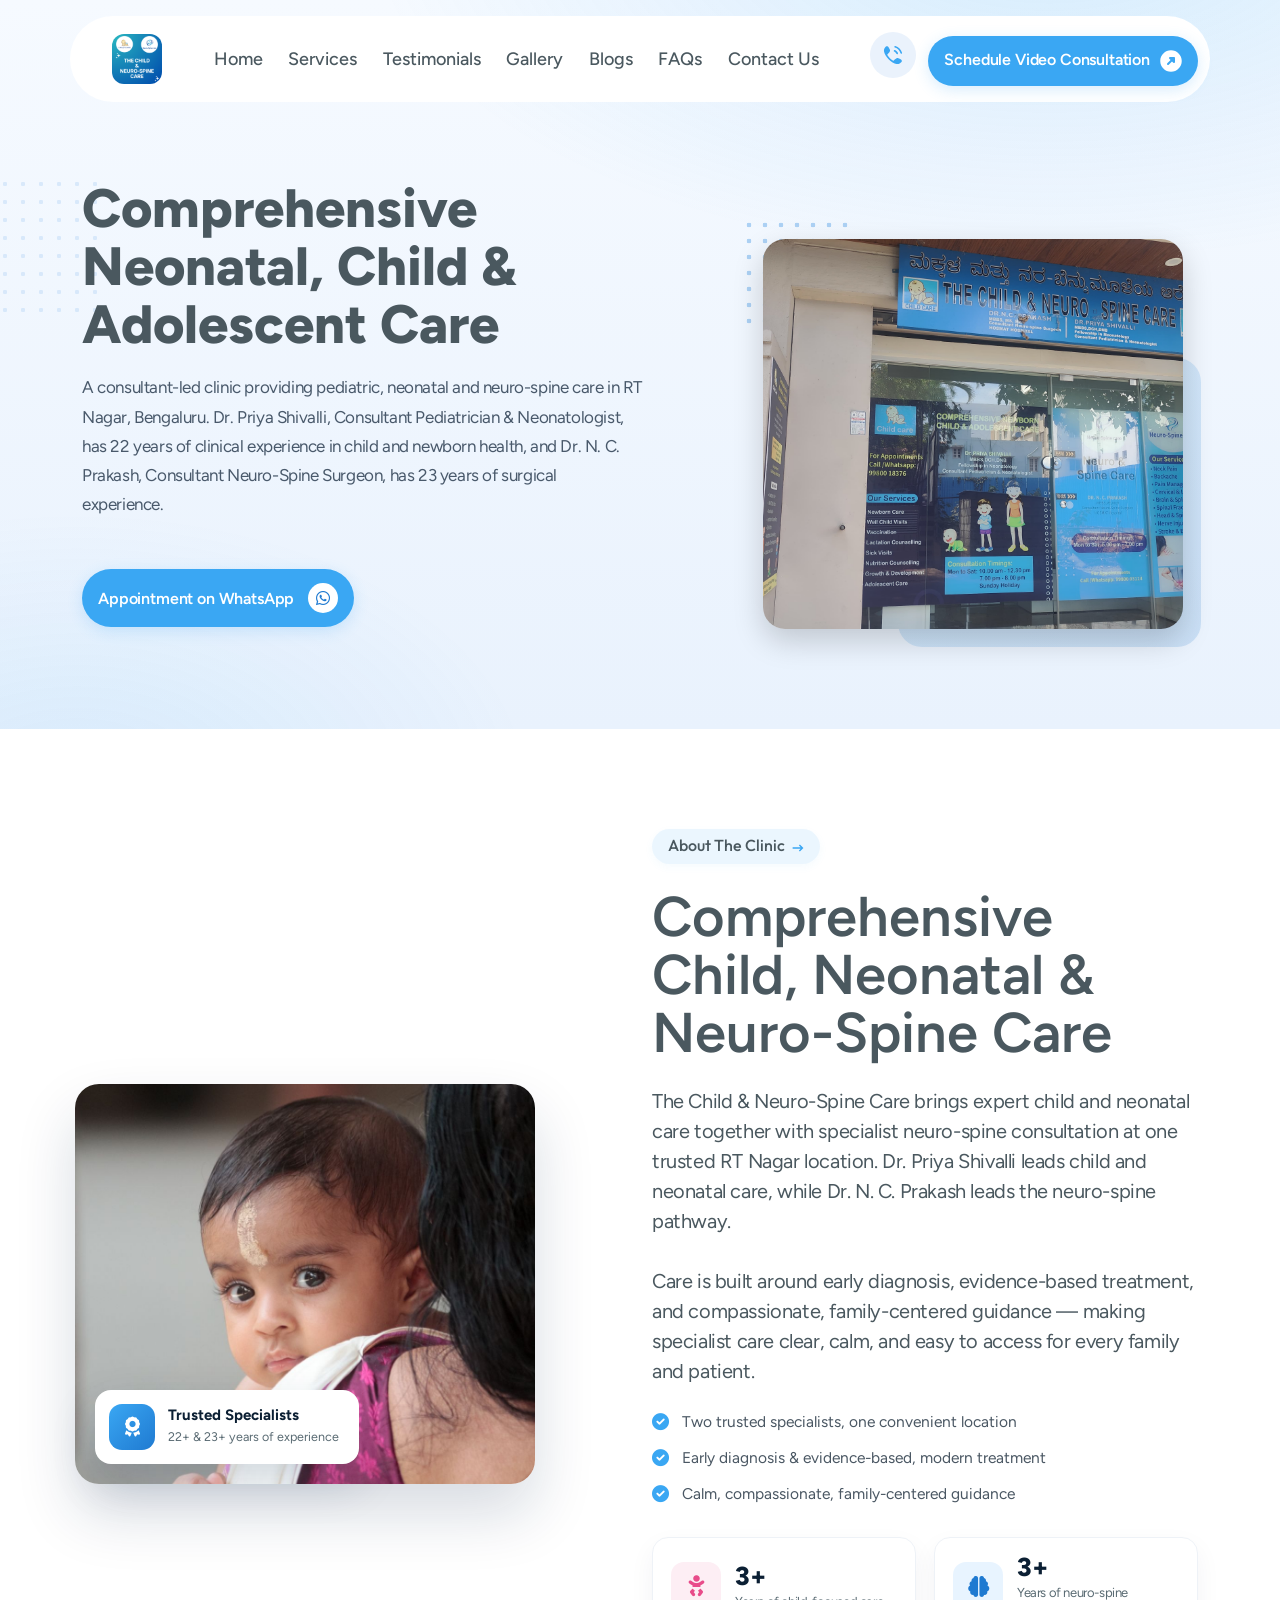
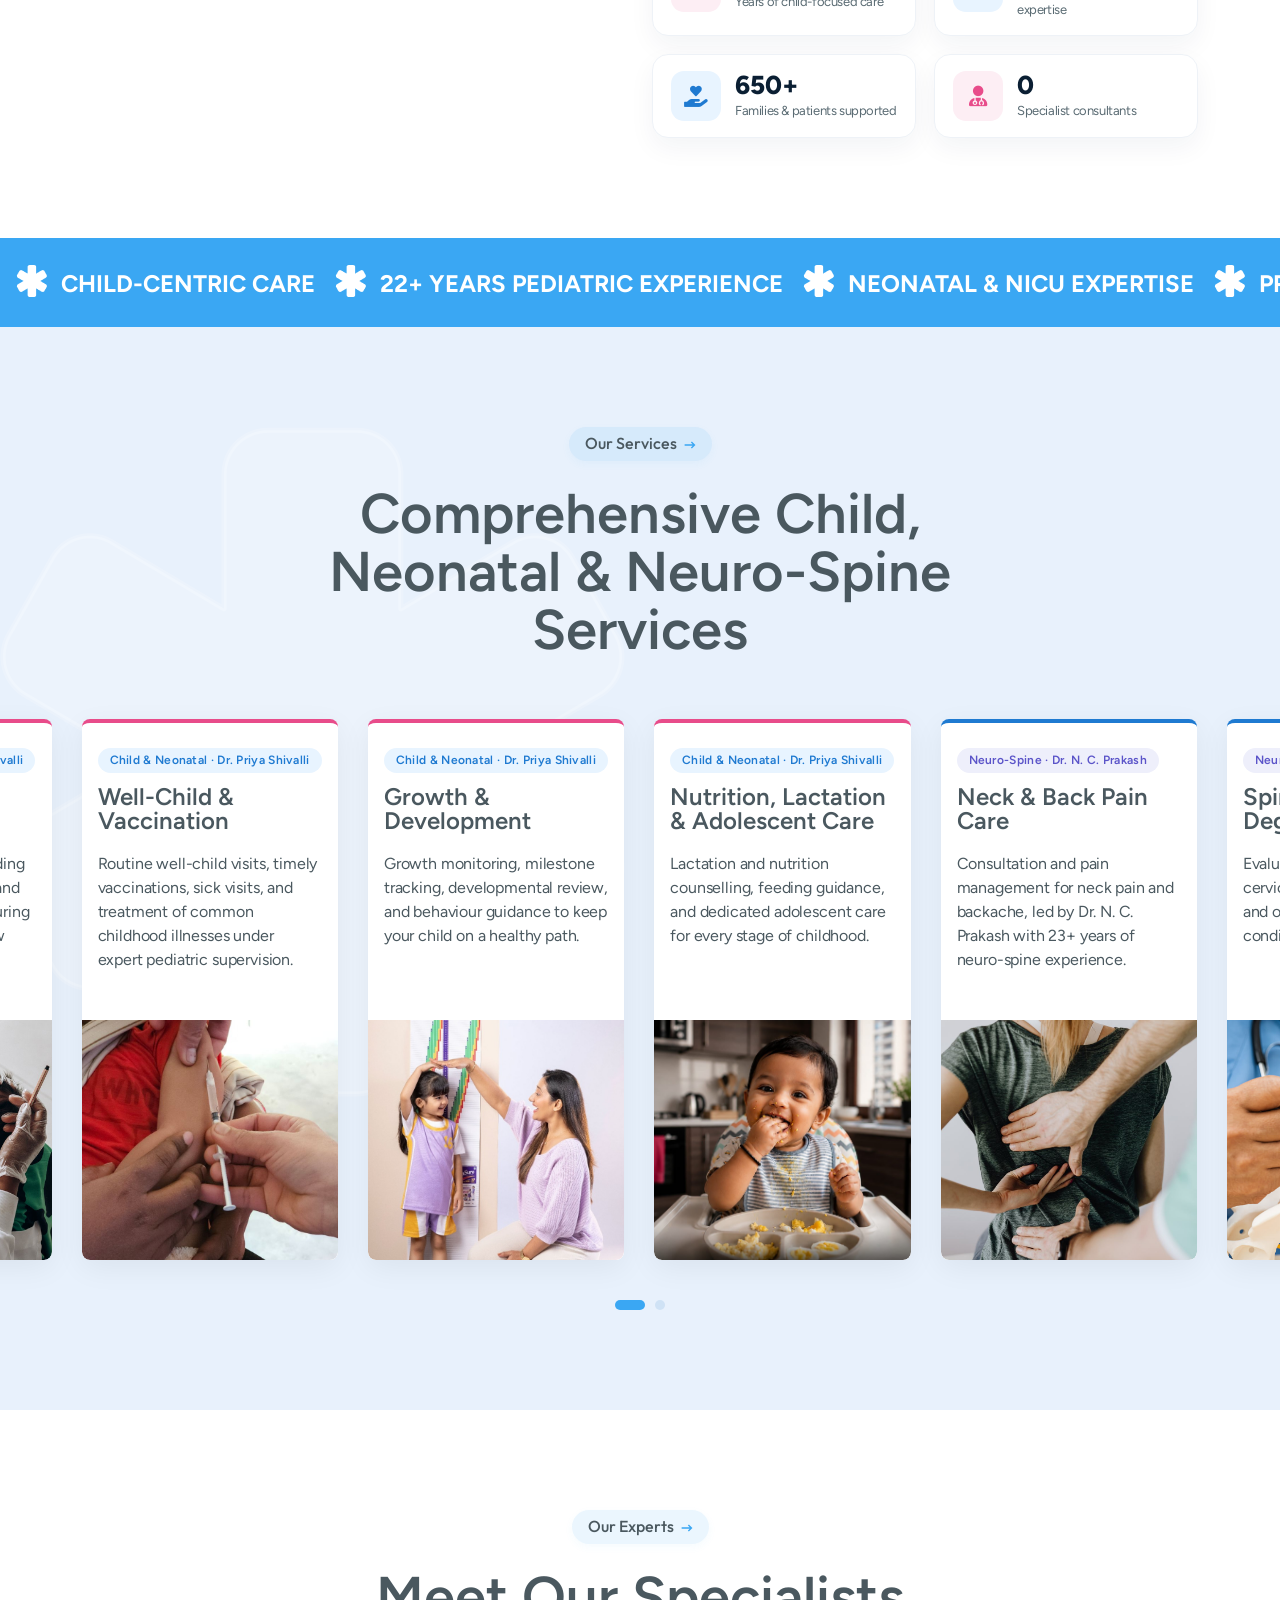
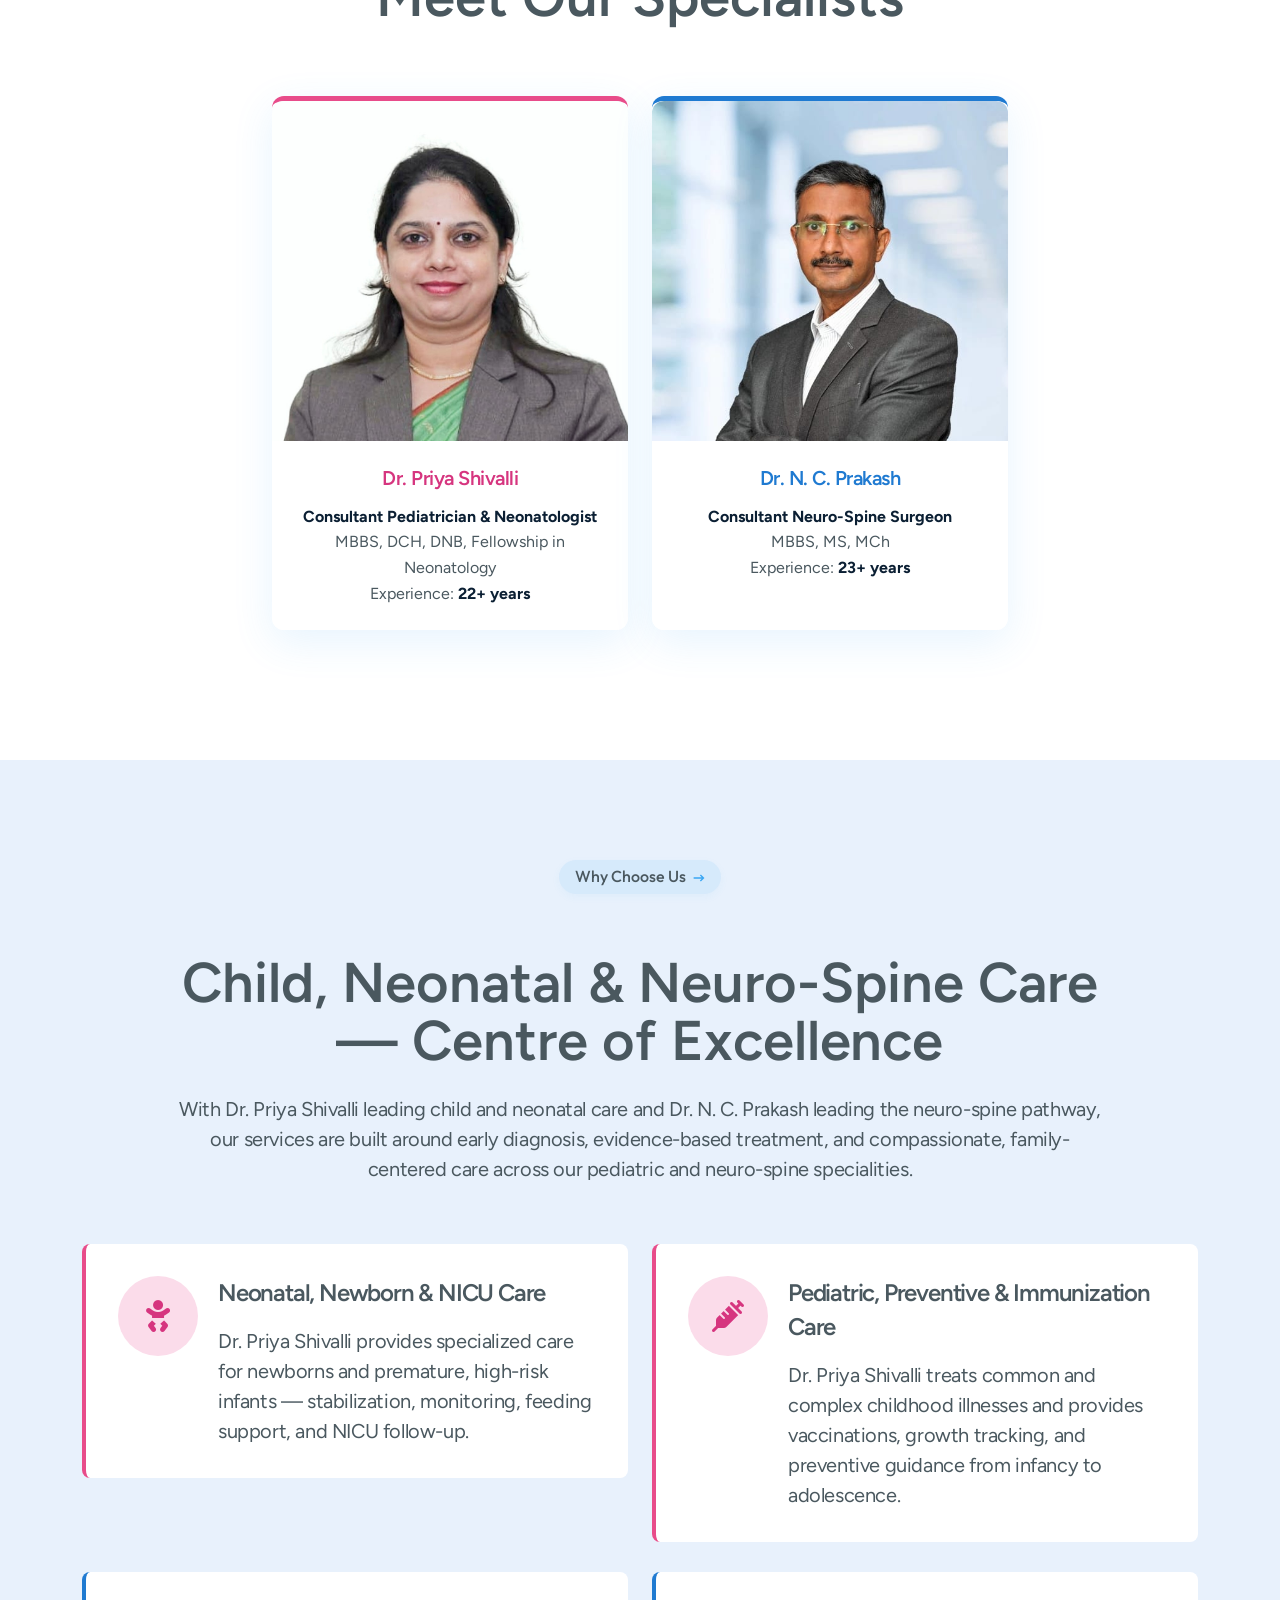
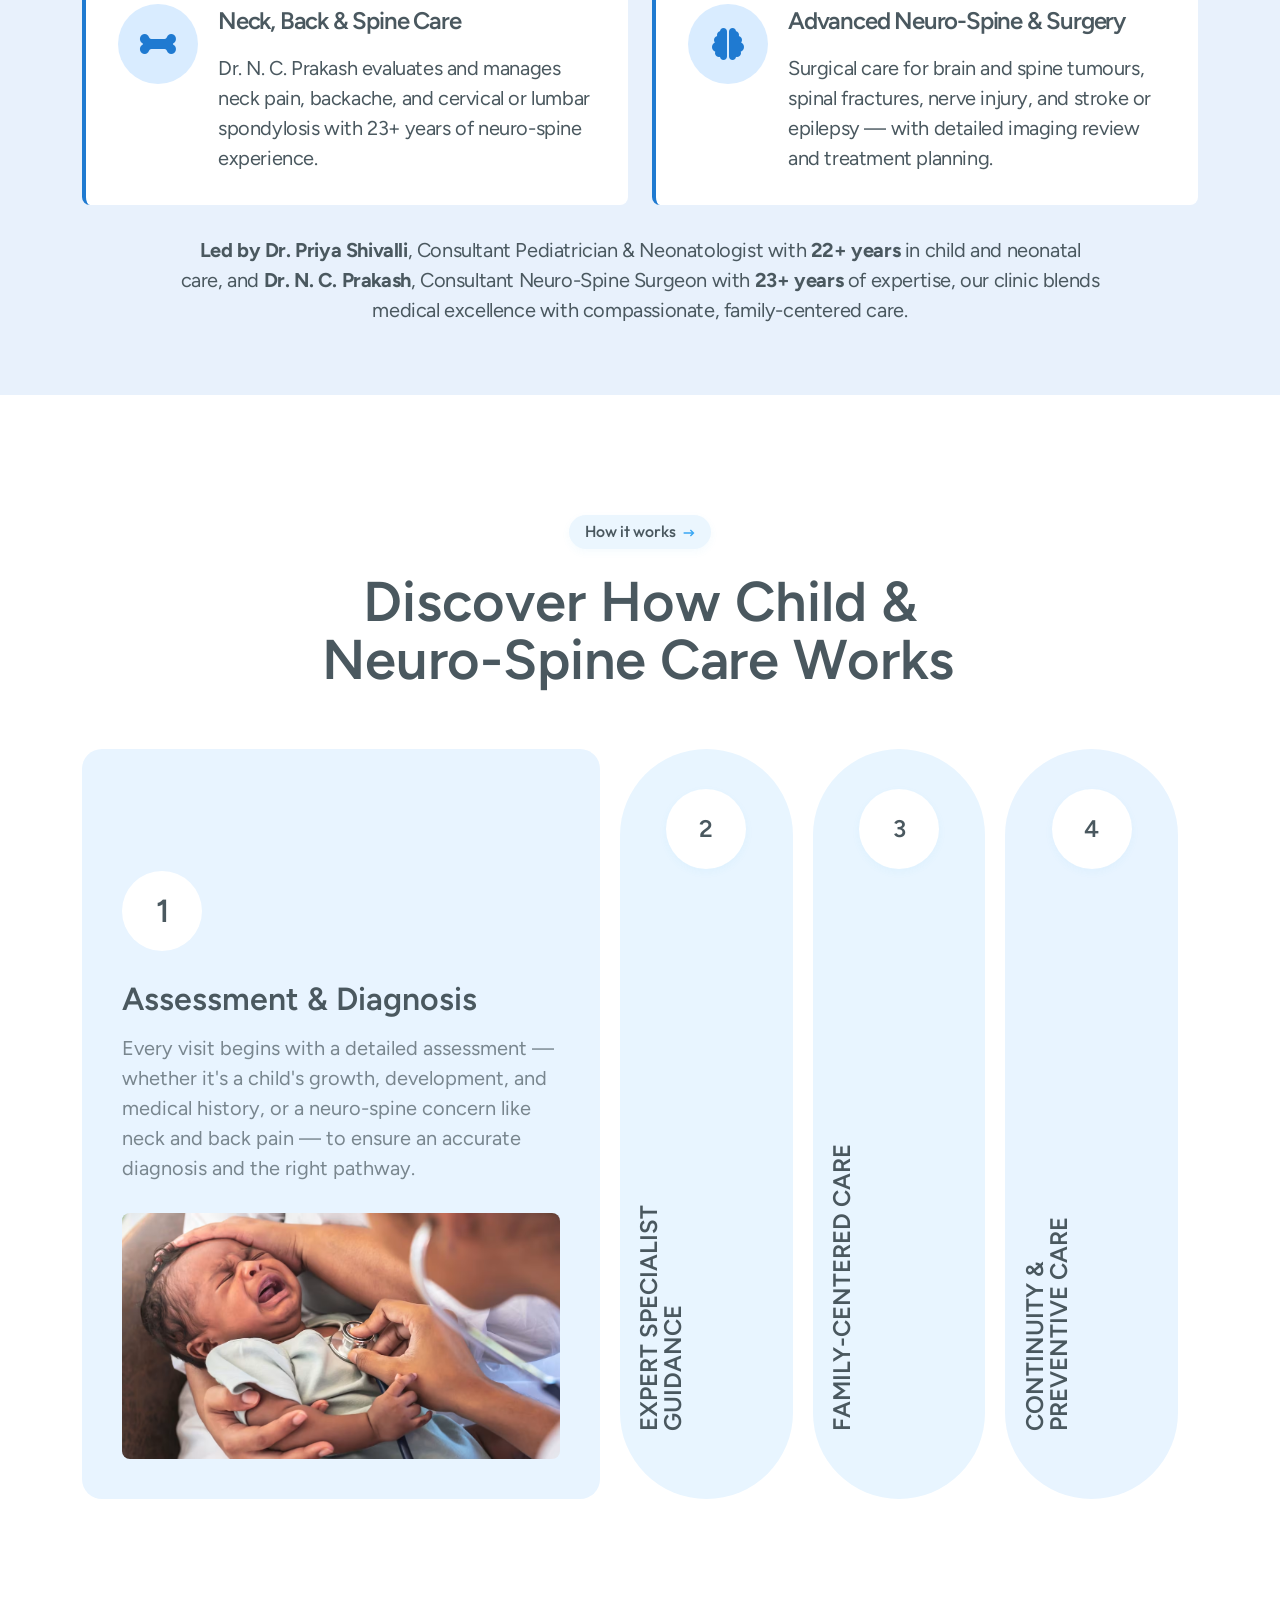
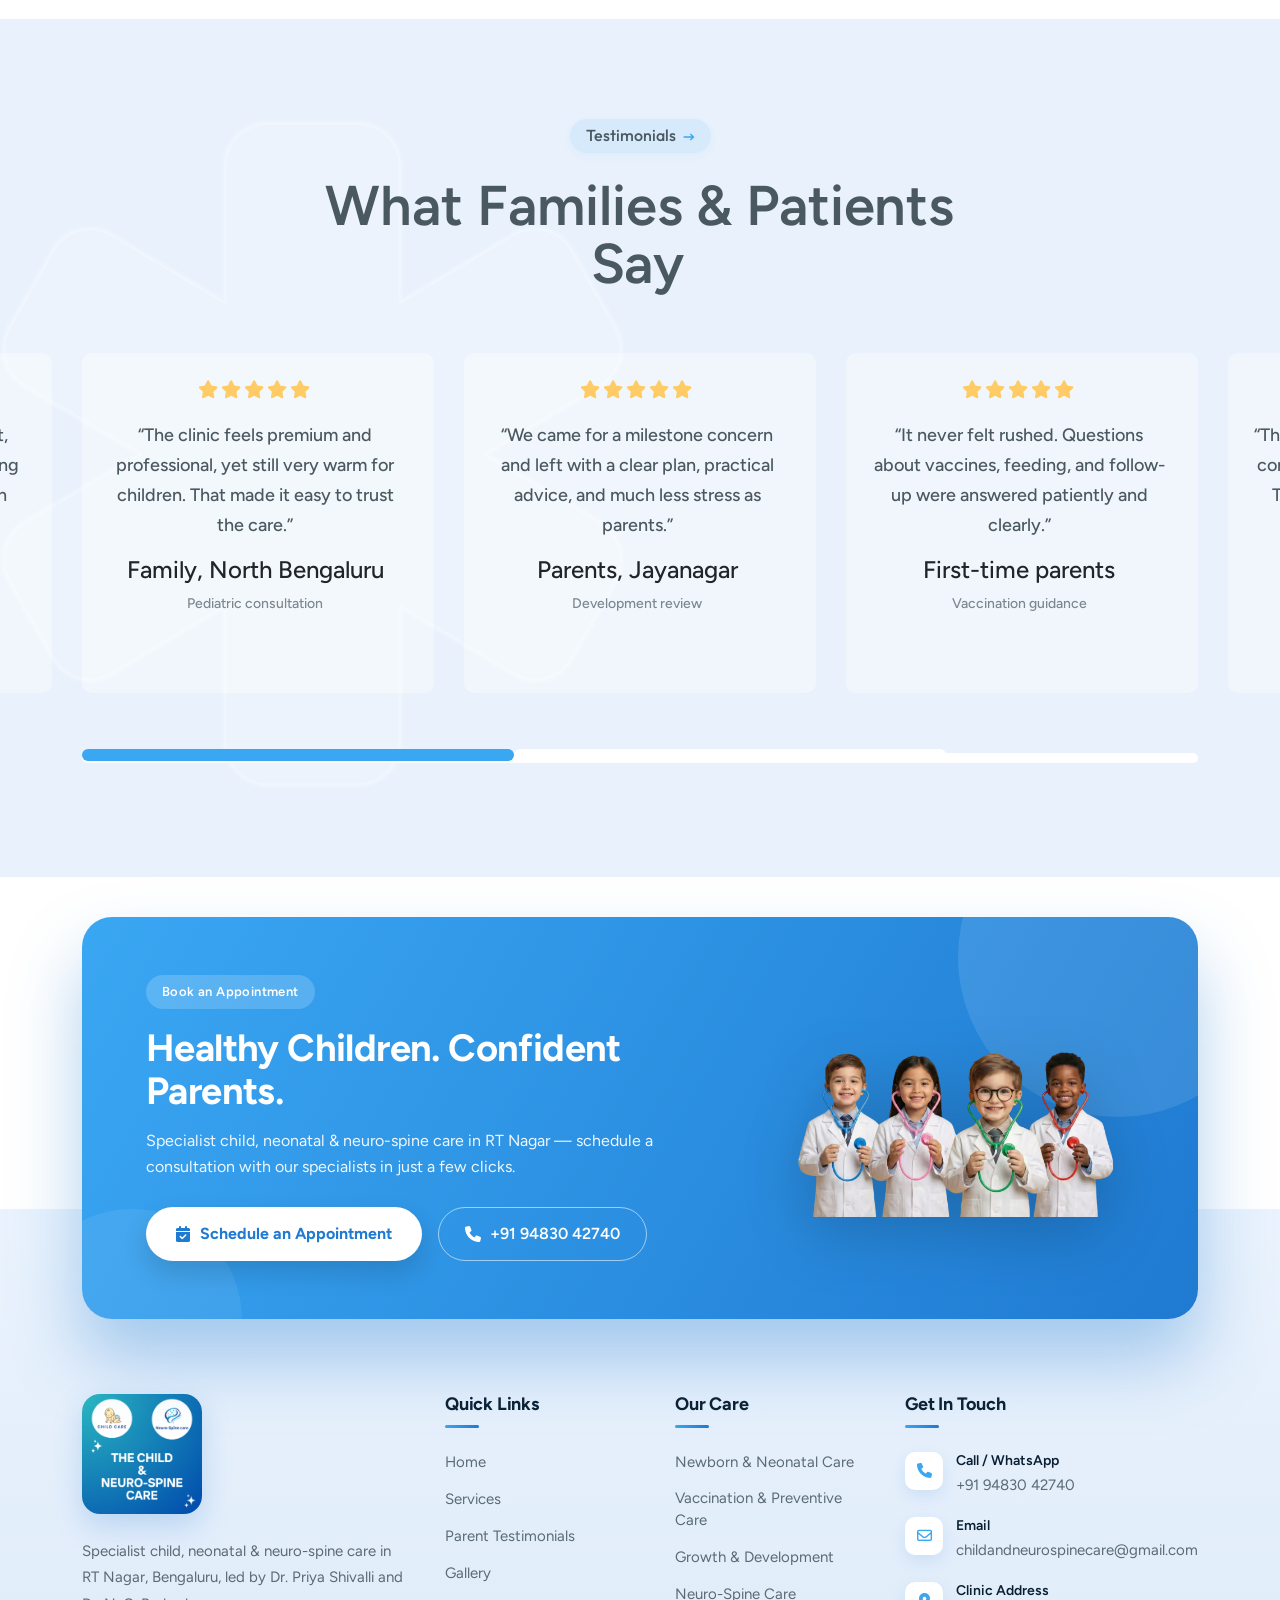
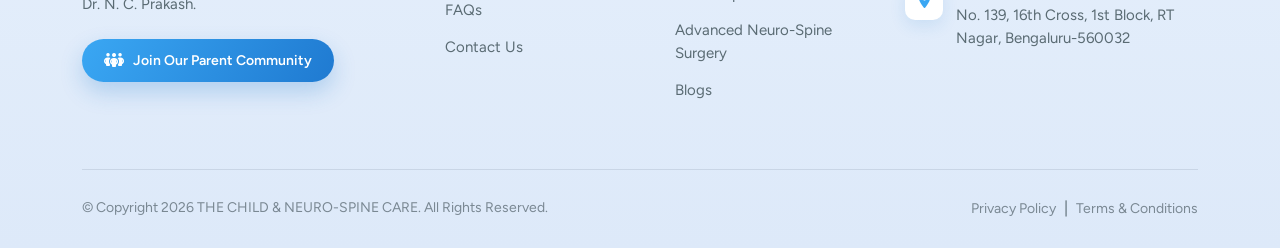
==== commit 5f5f5837: "commit" ====
--- a/index.html
+++ b/index.html
@@ -285,45 +285,30 @@
     <div id="vl-header-sticky" class="vl-header-area vl-transparent-header">
       <div class="container">
         <div class="row align-items-center row-bg1">
-          <div class="col-lg-2 col-md-6 col-6">
+          <div class="col-lg-1 col-md-6 col-6">
             <div class="vl-logo">
               <a href="index.html"><img src="assets/img/logo/drpriya/clinic-logo.png" alt=""></a>
             </div>
           </div>
-          <div class="col-lg-5 d-none d-lg-block">
+          <div class="col-lg-7 d-none d-lg-block">
             <div class="vl-main-menu text-center">
               <nav class="vl-mobile-menu-active">
                 <ul>
-                  <li class="has-dropdown">
-                    <a href="index.html">Home <span class="arrow-size"></i></span></a>
-
-                  </li>
-                  <li class="has-dropdown">
-                    <a href="#">Explore <span class="arrow-size"><i
-                          class="fa-solid fa-angle-down d-lg-inline d-none"></i></span></a>
-                    <ul class="sub-menu">
-                      <li><a href="testimonial.html">Testimonials</a></li>
-                      <li><a href="gallery.html">Gallery</a></li>
-                      <li><a href="https://priyashivalli.exlyapp.com/blog">Blogs & Health Tips</a></li>
-                    </ul>
-                  </li>
-                  <li class="has-dropdown">
-                    <a href="services.html">Services <span class="arrow-size"></i></span></a>
-                  </li>
-                  <li class="has-dropdown">
-                    <a href="faq.html">FAQs <span class="arrow-size"></i></span></a>
-                  </li>
-                  <li class="has-dropdown">
-                    <a href="contact.html">Contact Us <span class="arrow-size"></i></span></a>
-                  </li>
+                  <li><a href="index.html">Home</a></li>
+                  <li><a href="services.html">Services</a></li>
+                  <li><a href="testimonial.html">Testimonials</a></li>
+                  <li><a href="gallery.html">Gallery</a></li>
+                  <li><a href="https://priyashivalli.exlyapp.com/blog">Blogs</a></li>
+                  <li><a href="faq.html">FAQs</a></li>
+                  <li><a href="contact.html">Contact Us</a></li>
                 </ul>
               </nav>
             </div>
           </div>
-          <div class="col-lg-5 col-md-6 col-6">
+          <div class="col-lg-4 col-md-6 col-6">
             <div class="vl-hero-btn d-none d-lg-block text-end">
               <div class="btn-area1">
-                <a href="tel:+919483042740" class="phone"><svg xmlns="http://www.w3.org/2000/svg" width="20" height="20"
+                <a href="tel:+919483042740" class="phone" aria-label="Call us" title="Call us"><svg xmlns="http://www.w3.org/2000/svg" width="20" height="20"
                     viewBox="0 0 20 20" fill="none">
                     <g clip-path="url(#clip0_5825_4343)">
                       <path
@@ -338,7 +323,7 @@
                         <rect width="20" height="20" fill="white" />
                       </clipPath>
                     </defs>
-                  </svg> +91 94830 42740</a>
+                  </svg></a>
                 <a href="https://priyashivalli.exlyapp.com/plan/bb7b796f-a031-49b8-b7fc-497026ac1e95"
                   class="vl-btn4">Schedule Video Consultation<span><svg xmlns="http://www.w3.org/2000/svg" width="22"
                       height="22" viewBox="0 0 22 22" fill="none">
@@ -425,7 +410,7 @@
         <div class="col-lg-7">
           <div class="hero-header heading4">
             <h1 class="cnsc-hero-title" data-aos="fade-up" data-aos-duration="500">
-              THE CHILD &amp; <span class="accent">NEURO-SPINE CARE</span>
+              Comprehensive Neonatal, Child &amp; <span class="accent">Adolescent Care</span>
             </h1>
             <p class="cnsc-hero-sub" data-aos="fade-up" data-aos-duration="550">
               A consultant-led clinic providing pediatric, neonatal and neuro-spine care in RT Nagar, Bengaluru.
@@ -1388,8 +1373,7 @@
             <li><a href="services.html">Growth &amp; Development</a></li>
             <li><a href="services.html">Neuro-Spine Care</a></li>
             <li><a href="services.html">Advanced Neuro-Spine Surgery</a></li>
-            <li><a href="https://priyashivalli.exlyapp.com/blog" target="_blank" rel="noopener">Blogs &amp; Health
-                Tips</a></li>
+            <li><a href="https://priyashivalli.exlyapp.com/blog" target="_blank" rel="noopener">Blogs</a></li>
           </ul>
         </div>
 
--- a/assets/css/custom.css
+++ b/assets/css/custom.css
@@ -527,7 +527,7 @@
 /* Title — navy with a brand-blue gradient accent line */
 .home-index .hero4-section-area .hero-header h1.cnsc-hero-title{
   color:var(--ztc-text-text-11);font-family:var(--ztc-family-font1);
-  font-weight:var(--ztc-weight-semibold);letter-spacing:normal;line-height:1.07;
+  font-weight:800;letter-spacing:normal;line-height:1.07;
   font-size:54px;margin:0 0 20px;max-width:600px;padding-right:0;
 }
 /* match the section headings below — single consistent colour, no accent */
@@ -951,3 +951,50 @@
   /* Service carousel card image a touch shorter */
   .service4-section-area .service4-slider-area .service4-boxarea .img1{height:200px !important}
 }
+
+/* ===== Flattened top-level nav (Explore removed → 7 items) ===== */
+/* Spread the items evenly across the same column; keep the header
+   height unchanged by fitting everything on a single row. */
+.homepage4-body .vl-main-menu ul{
+  display:flex;
+  align-items:center;
+  justify-content:space-between;
+  width:100%;
+  margin:0;
+  padding:0;
+  list-style:none;
+}
+.homepage4-body .vl-main-menu ul > li{white-space:nowrap;}
+.homepage4-body .vl-main-menu ul > li > a{
+  padding:0 9px;
+  font-size:18px;
+}
+/* Tighter on the smaller desktop range so nothing overflows the column */
+@media (min-width:992px) and (max-width:1199px){
+  .homepage4-body .vl-main-menu ul > li > a{padding:0 5px;font-size:15.5px;}
+}
+
+/* ===== Header call button — icon only (phone number text removed) ===== */
+.homepage4-body .vl-hero-btn .btn-area1 .phone{
+  display:inline-flex !important;
+  align-items:center;
+  justify-content:center;
+  width:46px;
+  height:46px;
+  padding:0;
+  border-radius:50%;
+  background:#eaf2fc;
+  transition:background .25s ease,transform .25s ease;
+  flex-shrink:0;
+}
+.homepage4-body .vl-hero-btn .btn-area1 .phone:hover{
+  background:#d6e8fb;transform:translateY(-2px);
+}
+.homepage4-body .vl-hero-btn .btn-area1 .phone::after{display:none}
+.homepage4-body .vl-hero-btn .btn-area1 .phone svg{width:20px;height:20px;margin:0}
+.homepage4-body .vl-hero-btn .btn-area1 .phone:hover svg{filter:none}
+/* Keep the icon button + Schedule button on one row in the narrower column */
+@media (min-width:992px) and (max-width:1199px){
+  .homepage4-body .vl-hero-btn .btn-area1 .vl-btn4{padding:12px 14px;font-size:14px}
+  .homepage4-body .vl-hero-btn .btn-area1 .phone{width:42px;height:42px}
+}
